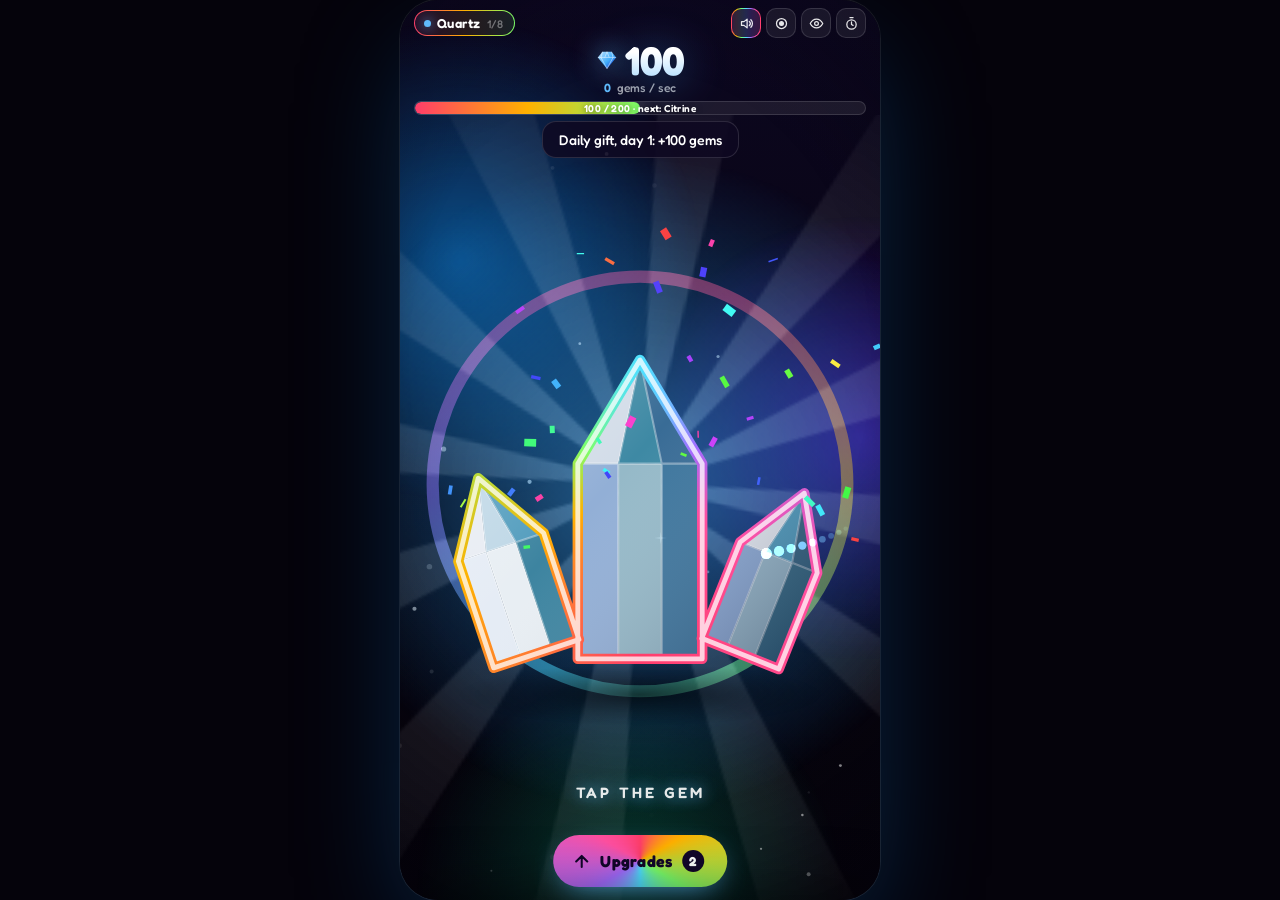
==== index.html @ bee03ac7 "Gem Rush v15: upgrade max levels and custom SVG icon set - Max level on every upgrade, shown as Lv n" ====
<!doctype html>
<html lang="en">
<head>
<meta charset="utf-8">
<meta name="viewport" content="width=device-width,initial-scale=1,maximum-scale=1,user-scalable=no,viewport-fit=cover">
<meta name="theme-color" content="#07040f">
<meta name="apple-mobile-web-app-capable" content="yes">
<meta name="mobile-web-app-capable" content="yes">
<link rel="manifest" href="manifest.webmanifest">
<link rel="icon" href="icon-192.png">
<link rel="apple-touch-icon" href="icon-180.png">
<meta name="apple-mobile-web-app-status-bar-style" content="black-translucent">
<title>Gem Rush</title>
<meta name="description" content="Tap the gem. Watch it evolve. How far can you go?">
<link rel="preconnect" href="https://fonts.googleapis.com">
<link rel="preconnect" href="https://fonts.gstatic.com" crossorigin>
<link href="https://fonts.googleapis.com/css2?family=Fredoka:wght@400;500;600;700&display=swap" rel="stylesheet">
<style>
/* Layout: one portrait "phone" column (9:16 friendly) = HUD on top, gem stage in the middle, upgrade shelf at the bottom. */
@property --h { syntax: '<number>'; inherits: true; initial-value: 205; }
:root{
  --h: 205;
  --ink: #fff;
  --ink-dim: rgba(255,255,255,.62);
  --ink-faint: rgba(255,255,255,.38);
  --glass: rgba(255,255,255,.065);
  --glass-line: rgba(255,255,255,.13);
  --gold: #ffd23f;
  --font: 'Fredoka', ui-rounded, 'SF Pro Rounded', 'Nunito', system-ui, -apple-system, 'Segoe UI', sans-serif;
  color-scheme: dark;
}
*{box-sizing:border-box;margin:0;padding:0;-webkit-tap-highlight-color:transparent}
html,body{height:100%;background:#05030b;color:var(--ink);font-family:var(--font);overflow:hidden;overscroll-behavior:none}
body{display:grid;place-items:center;user-select:none;-webkit-user-select:none;-webkit-touch-callout:none;touch-action:manipulation}
button{font:inherit;color:inherit;border:0;background:none;cursor:pointer}

#app{
  --accent: hsl(var(--h) 95% 68%);--accent-2: hsl(calc(var(--h) + 38) 95% 62%);
  position:relative;width:min(100vw,480px);height:100%;max-height:980px;overflow:hidden;
  background:linear-gradient(180deg,#0c0720 0%,#07040f 60%,#05030b 100%);
  display:flex;flex-direction:column;isolation:isolate;
  transition:--h 1.4s ease;
  padding-top:env(safe-area-inset-top,0px);padding-bottom:env(safe-area-inset-bottom,0px);
}
@media (min-width:520px) and (min-height:760px){
  #app{height:min(100%,920px);border-radius:38px;box-shadow:0 0 0 1px rgba(255,255,255,.08),0 40px 120px -20px hsl(var(--h) 90% 45% / .35)}
}

/* ambient background */
.bg{position:absolute;inset:0;z-index:-1;overflow:hidden;pointer-events:none}
.blob{position:absolute;border-radius:50%;opacity:.7;will-change:transform}
.b1{width:520px;height:520px;left:-200px;top:0;background:radial-gradient(circle,hsl(var(--h) 90% 50% / .75),transparent 66%);animation:drift1 14s ease-in-out infinite alternate}
.b2{width:480px;height:480px;right:-220px;top:22%;background:radial-gradient(circle,hsl(calc(var(--h) + 55) 90% 54% / .7),transparent 66%);animation:drift2 17s ease-in-out infinite alternate}
.b3{width:460px;height:460px;left:0;bottom:-220px;background:radial-gradient(circle,hsl(calc(var(--h) - 45) 90% 48% / .6),transparent 66%);animation:drift3 19s ease-in-out infinite alternate;opacity:.6}
@keyframes drift1{to{transform:translate(70px,90px) scale(1.15)}}
@keyframes drift2{to{transform:translate(-80px,-60px) scale(1.2)}}
@keyframes drift3{to{transform:translate(90px,-70px) scale(.9)}}
.bg::after{content:"";position:absolute;inset:0;background:radial-gradient(120% 80% at 50% 40%,transparent 40%,rgba(5,3,11,.75) 100%)}

/* HUD */
.hud{padding:12px 16px 0;display:flex;flex-direction:column;align-items:center;gap:2px;flex:none}
.row{width:100%;display:flex;align-items:center;justify-content:space-between}
.chip{display:flex;align-items:baseline;gap:8px;padding:6px 14px 6px 12px;border-radius:99px;background:var(--glass);border:1px solid var(--glass-line);}
.chip i{width:9px;height:9px;border-radius:50%;background:var(--accent);box-shadow:0 0 12px var(--accent);align-self:center}
.chip b{font-weight:600;font-size:15px;letter-spacing:.02em}
.chip small{font-size:12px;color:var(--ink-faint);font-weight:500}
.tools{display:flex;gap:6px}
.tools button{width:36px;height:36px;border-radius:12px;background:var(--glass);border:1px solid var(--glass-line);display:grid;place-items:center;transition:transform .15s,background .2s}
.tools button:active{transform:scale(.88)}
.tools button.on{background:hsl(var(--h) 90% 60% / .28);border-color:hsl(var(--h) 90% 70% / .6)}
.tools svg{width:18px;height:18px;stroke:#fff;fill:none;stroke-width:2;stroke-linecap:round;stroke-linejoin:round;opacity:.9}
.bal{display:flex;align-items:center;gap:10px;margin-top:6px;will-change:transform;transform-origin:center}
.bal svg{width:38px;height:38px;filter:drop-shadow(0 0 14px var(--accent))}
#bal{font-size:clamp(44px,13vw,64px);font-weight:700;line-height:1;letter-spacing:-.01em;font-variant-numeric:tabular-nums;
  background:linear-gradient(180deg,#fff 30%,hsl(var(--h) 100% 85%));-webkit-background-clip:text;background-clip:text;color:transparent;
  filter:drop-shadow(0 4px 22px hsl(var(--h) 100% 60% / .45))}
.sub{font-size:15px;font-weight:500;color:var(--ink-dim);display:flex;gap:6px;align-items:center}
.sub b{color:var(--accent);font-weight:600;font-variant-numeric:tabular-nums}
.prog{position:relative;width:100%;height:22px;margin-top:10px;border-radius:99px;background:rgba(255,255,255,.08);border:1px solid var(--glass-line);overflow:hidden}
.prog i{position:absolute;inset:0;width:0;border-radius:99px;background:linear-gradient(90deg,var(--accent-2),var(--accent));box-shadow:0 0 18px var(--accent)}
.prog i::after{content:"";position:absolute;inset:0;background:linear-gradient(110deg,transparent 30%,rgba(255,255,255,.55) 50%,transparent 70%);transform:translateX(-100%);animation:shine 2.4s ease-in-out infinite}
@keyframes shine{to{transform:translateX(100%)}}
.prog span{position:absolute;inset:0;display:grid;place-items:center;font-size:12px;font-weight:600;letter-spacing:.04em;text-shadow:0 1px 6px rgba(0,0,0,.6)}

/* stage */
#stage{position:relative;flex:1;min-height:0;touch-action:none;cursor:pointer}
#cv{position:absolute;inset:0;width:100%;height:100%;display:block}
.pill{position:absolute;left:50%;top:6px;transform:translate(-50%,-14px) scale(.9);opacity:0;pointer-events:none;transition:opacity .2s,transform .35s cubic-bezier(.2,1.6,.4,1)}
.pill.on{opacity:1;transform:translate(-50%,0) scale(1)}
#comboPill{top:auto;bottom:12px;transform:translate(-50%,16px) scale(.9)}
#comboPill.on{transform:translate(-50%,0) scale(1)}
#combo{display:flex;align-items:center;gap:8px;padding:6px 14px;border-radius:99px;background:rgba(10,6,24,.55);border:1px solid hsl(var(--h) 100% 75% / .5);overflow:hidden;white-space:nowrap}
#combo b{font-size:22px;font-weight:700;font-variant-numeric:tabular-nums}
#combo em{font-style:normal;font-weight:600;font-size:14px;color:var(--accent)}
#combo small{font-size:11px;letter-spacing:.14em;color:var(--ink-dim);font-weight:600}
#comboBar{position:absolute;left:0;bottom:0;height:3px;width:100%;background:var(--accent);transform-origin:left;box-shadow:0 0 8px var(--accent)}
#frenzy{top:46px;display:flex;flex-direction:column;align-items:center;gap:5px}
#frenzyTxt{font-weight:700;font-size:15px;letter-spacing:.08em;color:#2a1500;padding:5px 14px;border-radius:99px;background:linear-gradient(90deg,#ffb100,#ffe45e);box-shadow:0 0 24px rgba(255,190,40,.7);animation:throb .5s ease-in-out infinite alternate}
@keyframes throb{to{transform:scale(1.07)}}
#frenzyBar{width:150px;height:4px;border-radius:9px;background:rgba(255,255,255,.18);overflow:hidden;position:relative}
#frenzyBar i{position:absolute;inset:0;background:#ffd23f;transform-origin:left}
#hint{position:absolute;left:50%;bottom:7%;transform:translateX(-50%);font-weight:600;font-size:15px;letter-spacing:.2em;color:#fff;opacity:.9;pointer-events:none;animation:hint 1.2s ease-in-out infinite alternate;text-shadow:0 0 16px var(--accent)}
@keyframes hint{from{transform:translate(-50%,0);opacity:.55}to{transform:translate(-50%,-8px);opacity:1}}
#flash{position:absolute;inset:0;background:radial-gradient(circle at 50% 45%,#fff,hsl(var(--h) 100% 80%) 60%,transparent);opacity:0;pointer-events:none}
#banner{position:absolute;left:0;right:0;top:20%;display:flex;flex-direction:column;align-items:center;pointer-events:none;opacity:0}
#banner small{font-size:14px;letter-spacing:.5em;font-weight:600;color:var(--ink-dim);padding-left:.5em}
#banner b{font-size:clamp(46px,14vw,68px);font-weight:700;line-height:1;background:linear-gradient(180deg,#fff,hsl(var(--h) 100% 75%));-webkit-background-clip:text;background-clip:text;color:transparent;filter:drop-shadow(0 6px 30px hsl(var(--h) 100% 60%))}
#banner.show{animation:banner 2.4s cubic-bezier(.2,1,.3,1) forwards}
@keyframes banner{0%{opacity:0;transform:scale(.4) translateY(30px)}14%{opacity:1;transform:scale(1.12)}22%{transform:scale(1)}78%{opacity:1;transform:scale(1)}100%{opacity:0;transform:scale(1.15) translateY(-20px)}}

/* shop */
#shop{flex:none;height:clamp(200px,37%,330px);display:flex;flex-direction:column;padding:12px 12px 10px;border-radius:26px 26px 0 0;
  background:linear-gradient(180deg,rgba(255,255,255,.075),rgba(255,255,255,.03));border-top:1px solid var(--glass-line);
  box-shadow:0 -20px 50px rgba(0,0,0,.35)}
.shop-h{display:flex;justify-content:space-between;align-items:center;padding:0 6px 8px;font-size:13px;font-weight:600;letter-spacing:.14em;text-transform:uppercase;color:var(--ink-dim)}
.shop-h span:last-child{letter-spacing:.04em;text-transform:none;color:var(--ink-faint);font-weight:500}
#list{flex:1;overflow-y:auto;display:flex;flex-direction:column;gap:8px;padding:2px 2px 4px;scrollbar-width:none;overscroll-behavior:contain;touch-action:pan-y}
#list::-webkit-scrollbar{display:none}
.card{flex:none;display:flex;align-items:center;gap:12px;width:100%;padding:9px 10px 9px 9px;border-radius:18px;text-align:left;
  background:var(--glass);border:1px solid var(--glass-line);opacity:.5;transition:transform .12s,opacity .3s,border-color .3s,box-shadow .3s,background .3s}
.card:active{transform:scale(.97)}
.card.can{opacity:1;border-color:hsl(var(--h) 100% 72% / .6);background:linear-gradient(100deg,hsl(var(--h) 90% 60% / .2),var(--glass) 70%);box-shadow:0 0 22px -6px var(--accent)}
.card.pop{animation:cardpop .45s cubic-bezier(.2,1.6,.4,1)}
@keyframes cardpop{0%{transform:scale(.94)}60%{transform:scale(1.04)}100%{transform:scale(1)}}
.ico{flex:none;width:46px;height:46px;border-radius:14px;display:grid;place-items:center;font-size:24px;background:linear-gradient(145deg,hsl(var(--h) 80% 55% / .55),hsl(calc(var(--h) + 50) 80% 45% / .35));border:1px solid rgba(255,255,255,.18);box-shadow:inset 0 1px 0 rgba(255,255,255,.25)}
.meta{flex:1;min-width:0;display:flex;flex-direction:column;gap:1px}
.meta b{font-size:16px;font-weight:600;display:flex;align-items:center;gap:8px;white-space:nowrap}
.meta b em{font-style:normal;font-size:11px;font-weight:600;padding:2px 7px;border-radius:99px;background:rgba(255,255,255,.12);color:var(--ink-dim)}
.meta small{font-size:13px;color:var(--ink-dim);font-weight:500;white-space:nowrap;overflow:hidden;text-overflow:ellipsis}
.buy{flex:none;display:flex;align-items:center;gap:5px;padding:8px 12px;border-radius:13px;background:rgba(0,0,0,.35);border:1px solid var(--glass-line);font-weight:700;font-size:15px;font-variant-numeric:tabular-nums}
.card.can .buy{background:linear-gradient(180deg,var(--accent),var(--accent-2));color:#12062a;border-color:transparent;box-shadow:0 4px 14px -4px var(--accent)}
.buy svg{width:15px;height:15px}
.card.max .buy{background:none;border:0;color:var(--gold)}

#toast{position:absolute;left:50%;bottom:calc(max(200px,min(37%,330px)) + 56px);transform:translate(-50%,20px);opacity:0;padding:9px 16px;border-radius:14px;background:rgba(15,9,34,.85);border:1px solid var(--glass-line);font-size:14px;font-weight:500;transition:opacity .3s,transform .4s cubic-bezier(.2,1.4,.4,1);pointer-events:none;text-align:center;z-index:5;max-width:90%}
#toast.on{opacity:1;transform:translate(-50%,0)}
.clean #toast{bottom:96px}


.tools button{width:34px;height:34px}
.chip small#shards{color:var(--gold);font-weight:700}
.shop-h .rowr{display:flex;gap:6px;align-items:center}
.shop-h .ttl{display:flex;gap:10px;align-items:center;white-space:nowrap}
@media (max-width:350px){.shop-h{letter-spacing:.06em;font-size:12px}.shop-h .ttl{gap:6px}.amt{padding:5px 8px}}
.shop-h .ttl span{letter-spacing:.04em;text-transform:none;color:var(--ink-faint);font-weight:500}
.amt{padding:5px 10px;border-radius:99px;background:var(--glass);border:1px solid var(--glass-line);font-weight:700;font-size:12px;letter-spacing:.06em;color:#fff;transition:transform .12s}
.amt:active{transform:scale(.9)}
#bAmt{background:hsl(var(--h) 90% 60% / .28);border-color:hsl(var(--h) 90% 70% / .6);min-width:48px}
#ascend{display:none;flex:none;margin:0 2px 8px;padding:11px;border-radius:16px;font-weight:700;font-size:14px;letter-spacing:.04em;color:#fff;
  background:linear-gradient(90deg,#ff9d00,#ff4fa0,#7a5cff);box-shadow:0 0 28px -4px #ff7ac8;animation:throb .8s ease-in-out infinite alternate}
.mile{font-style:normal;font-size:11px;font-weight:700;padding:2px 6px;border-radius:99px;background:linear-gradient(90deg,#ffb100,#ffe45e);color:#2a1500}
.nm{color:var(--gold);opacity:.85}
#timer{display:flex;align-items:center;gap:10px;padding:6px 18px;border-radius:99px;background:rgba(10,6,24,.6);border:1px solid hsl(var(--h) 100% 75% / .5);}
#timer small{font-size:11px;letter-spacing:.16em;color:var(--ink-dim);font-weight:600}
#timer b{font-size:28px;font-weight:700;font-variant-numeric:tabular-nums;line-height:1}
#timer.low b{color:#ff5d73;animation:throb .35s ease-in-out infinite alternate}
#overlay{position:absolute;inset:0;z-index:20;display:none;place-items:center;padding:20px}
#overlay.count{pointer-events:none;background:radial-gradient(circle,rgba(5,3,11,.55),rgba(5,3,11,.1))}
#overlay.result{background:rgba(5,3,11,.9);}
#cnt{font-size:min(38vw,170px);font-weight:700;line-height:1;background:linear-gradient(180deg,#fff,hsl(var(--h) 100% 72%));-webkit-background-clip:text;background-clip:text;color:transparent;filter:drop-shadow(0 8px 40px hsl(var(--h) 100% 60%));animation:cnt .9s cubic-bezier(.2,1.4,.3,1)}
@keyframes cnt{0%{transform:scale(2.2);opacity:0}25%{transform:scale(1);opacity:1}85%{opacity:1}100%{transform:scale(.7);opacity:0}}
.rcard{width:100%;max-width:340px;padding:24px 20px 20px;border-radius:28px;text-align:center;background:linear-gradient(180deg,rgba(255,255,255,.12),rgba(255,255,255,.05));border:1px solid var(--glass-line);box-shadow:0 30px 80px -20px hsl(var(--h) 90% 50% / .6);animation:rpop .6s cubic-bezier(.2,1.4,.3,1)}
@keyframes rpop{from{transform:scale(.7) translateY(30px);opacity:0}}
.rcard small{font-size:12px;letter-spacing:.35em;color:var(--ink-dim);font-weight:600}
.rcard h2{font-size:54px;line-height:1.05;margin:6px 0 14px;background:linear-gradient(180deg,#fff,hsl(var(--h) 100% 72%));-webkit-background-clip:text;background-clip:text;color:transparent;filter:drop-shadow(0 6px 24px hsl(var(--h) 100% 60% / .8))}
.rstats{display:grid;grid-template-columns:repeat(3,1fr);gap:8px;margin-bottom:12px}
.rstats div{padding:10px 4px;border-radius:14px;background:rgba(0,0,0,.3);border:1px solid var(--glass-line)}
.rstats b{display:block;font-size:20px;font-variant-numeric:tabular-nums}
.rstats span{font-size:11px;color:var(--ink-dim);letter-spacing:.08em;text-transform:uppercase}
.rbest{font-weight:600;color:var(--gold);margin-bottom:14px;font-size:15px}
.rbtn{display:flex;flex-direction:column;gap:8px}
.rbtn button{padding:13px;border-radius:16px;font-weight:700;font-size:16px;background:var(--glass);border:1px solid var(--glass-line);transition:transform .12s}
.rbtn button:active{transform:scale(.96)}
.rbtn button.go{background:linear-gradient(180deg,var(--accent),var(--accent-2));color:#12062a;border-color:transparent;box-shadow:0 8px 24px -8px var(--accent)}
.clean #shop{display:none}
.clean .hud{padding-top:16px}
.clean .tools button:not(#bClean){opacity:.0;pointer-events:none}
.clean #bClean{opacity:.5}
.clean #hint{bottom:12%}
#bossBox{display:flex;align-items:center;gap:10px;padding:7px 14px;border-radius:99px;background:rgba(40,4,16,.72);border:1px solid var(--rc,rgba(255,90,110,.75));box-shadow:0 0 26px var(--rc,rgba(255,60,90,.5));animation:throb .45s ease-in-out infinite alternate;}
#bossBox small{font-size:11px;letter-spacing:.16em;color:var(--rc,#ff9aab);font-weight:700;white-space:nowrap}
.hpbar{width:104px;height:10px;border-radius:9px;background:rgba(255,255,255,.15);overflow:hidden}
.hpbar i{display:block;height:100%;width:100%;background:var(--rc,#ff3d6a);transform-origin:left;box-shadow:0 0 12px var(--rc,#ff5577)}
#bossT{font-size:18px;font-variant-numeric:tabular-nums;min-width:2ch;text-align:right}
.tools button.half{background:var(--glass);opacity:.8}
@media (max-width:380px){.chip small#tierNum{display:none}}

.lane{position:absolute;top:6px;left:0;right:0;display:flex;flex-direction:column;align-items:center;gap:6px;pointer-events:none;z-index:6}
.lane .pill,.lane #toast{position:static;transform:none;opacity:1;display:none;transition:none;left:auto;top:auto}
.lane #frenzy{display:none}.lane #timer{display:none}
.lane .pill.on,.lane #toast.on{display:block;animation:pillin .35s cubic-bezier(.2,1.6,.4,1)}
.lane #frenzy.on,.lane #timer.on{display:flex}
.lane #toast{max-width:92%;margin:0}
@keyframes pillin{from{opacity:0;transform:translateY(-12px) scale(.9)}}
#sheet{position:absolute;inset:0;z-index:30;display:none;place-items:center;padding:20px;background:rgba(5,3,11,.97)}
.coll{display:grid;grid-template-columns:repeat(4,1fr);gap:8px;margin-bottom:14px}
.cell{display:flex;flex-direction:column;align-items:center;gap:2px;padding:6px 2px 8px;border-radius:14px;background:rgba(0,0,0,.28);border:1px solid var(--glass-line)}
.cell.cur{border-color:var(--accent);box-shadow:0 0 18px -4px var(--accent)}
.cell canvas{width:100%;aspect-ratio:1;display:block}
.cell b{font-size:11px;font-weight:600}
.cell span{font-size:10px;color:var(--ink-faint)}
.scard{display:block;width:100%;max-height:64vh;object-fit:contain;border-radius:16px}
/* ---- v7 polish ---- */
:root{--spring:cubic-bezier(.34,1.56,.64,1)}
#app{animation:appin .7s ease-out}
@keyframes appin{from{opacity:0}}
button{transition:transform .22s var(--spring),background .2s,opacity .2s,border-color .2s}
button:active{transform:scale(.94)}
button:focus-visible,.card:focus-visible{outline:2px solid var(--accent);outline-offset:2px}
.card{position:relative;overflow:hidden}
.card[hidden]{display:none}
.card::after{content:"";position:absolute;left:12px;right:12px;bottom:0;height:3px;border-radius:3px;background:linear-gradient(90deg,var(--accent-2),var(--accent));transform-origin:left;transform:scaleX(var(--p,0));opacity:.85;transition:transform .3s ease,opacity .3s}
.card.can::after,.card.max::after{opacity:0}
.card.pop::before{content:"";position:absolute;inset:0;pointer-events:none;background:linear-gradient(105deg,transparent 30%,rgba(255,255,255,.38) 50%,transparent 70%);transform:translateX(-100%);animation:sweep .6s ease-out}
@keyframes sweep{to{transform:translateX(100%)}}
.card.reveal{animation:reveal .55s var(--spring)}
@keyframes reveal{from{opacity:0;transform:translateY(16px) scale(.95)}}
.card.can{animation:canpulse 2.2s ease-in-out infinite}
@keyframes canpulse{50%{box-shadow:0 0 30px -4px var(--accent)}}
.card.can.pop{animation:cardpop .45s var(--spring)}
.card.can.reveal{animation:reveal .55s var(--spring)}
.prog.near i{animation:nearp .45s ease-in-out infinite alternate}
@keyframes nearp{to{box-shadow:0 0 34px 2px var(--accent)}}
.lane .pill.leaving,.lane #toast.leaving{animation:pillout .24s ease-in forwards}
@keyframes pillout{to{opacity:0;transform:translateY(-10px) scale(.92)}}
#sheet{animation:fadein .25s ease-out}
@keyframes fadein{from{opacity:0}}
#comboPill[data-lv="1"] #combo{border-color:#ffb100;box-shadow:0 0 22px -4px #ff9d00}
#comboPill[data-lv="1"] #comboBar{background:#ffb100;box-shadow:0 0 8px #ffb100}
#comboPill[data-lv="1"] #comboM{color:#ffc84a}
#comboPill[data-lv="2"] #combo{border-color:#ff4fa0;box-shadow:0 0 28px -2px #ff4fa0}
#comboPill[data-lv="2"] #comboBar{background:#ff4fa0;box-shadow:0 0 8px #ff4fa0}
#comboPill[data-lv="2"] #comboM{color:#ff7ab8}
#comboPill[data-lv="3"] #combo{border:1px solid transparent;background:linear-gradient(rgba(10,6,24,.88),rgba(10,6,24,.88)) padding-box,linear-gradient(90deg,#ff4fa0,#ffb100,#4fe0ff,#a46bff,#ff4fa0) border-box;box-shadow:0 0 32px -2px #a46bff}
#comboPill[data-lv="3"] #comboBar{background:linear-gradient(90deg,#ff4fa0,#ffb100,#4fe0ff)}
#comboPill[data-lv="3"] #comboM{color:#9ff0ff}
#comboN{display:inline-block;min-width:2ch;text-align:center}
#hring{position:absolute;width:150px;height:150px;margin:-75px 0 0 -75px;border-radius:50%;border:3px solid var(--accent);pointer-events:none;opacity:0;animation:hr 1.7s ease-out infinite}
@keyframes hr{0%{transform:scale(.45);opacity:.95}100%{transform:scale(1.5);opacity:0}}
@media (prefers-reduced-motion:reduce){.card.can,#hring,.prog.near i{animation:none}}
@media (prefers-reduced-motion:reduce){.blob,.prog i::after,#hint{animation:none}}
/* ---- v8: slim HUD + upgrades drawer ---- */
.hud{padding:8px 14px 0;gap:0}
.chip{padding:4px 11px 4px 9px;gap:6px}
.chip b{font-size:13px}.chip small{font-size:11px}.chip i{width:7px;height:7px}
.tools{gap:5px}
.tools button{width:30px;height:30px;border-radius:10px}
.tools svg{width:15px;height:15px}
.bal{margin-top:2px;gap:7px}
.bal svg{width:22px;height:22px}
#bal{font-size:clamp(30px,9vw,40px)}
.sub{font-size:12px}
.prog{height:14px;margin-top:6px}
.prog span{font-size:10px}
#shop{position:absolute;left:0;right:0;bottom:0;z-index:15;height:min(52%,440px);display:flex;flex-direction:column;padding:10px 12px calc(10px + env(safe-area-inset-bottom,0px));
  border-radius:26px 26px 0 0;border-top:1px solid var(--glass-line);background:linear-gradient(180deg,rgba(28,18,62,.98),rgba(9,5,22,.99));
  box-shadow:0 -20px 60px rgba(0,0,0,.55);transform:translateY(104%);transition:transform .45s var(--spring)}
.shop-open #shop{transform:none}
#shopBtn{position:absolute;left:50%;bottom:calc(16px + env(safe-area-inset-bottom,0px));z-index:12;transform:translateX(-50%);display:flex;align-items:center;gap:9px;padding:12px 20px 12px 16px;border-radius:99px;font-weight:700;font-size:16px;letter-spacing:.02em;
  background:linear-gradient(180deg,var(--accent),var(--accent-2));color:#12062a;box-shadow:0 10px 30px -8px var(--accent),inset 0 1px 0 rgba(255,255,255,.5);transition:transform .35s var(--spring),opacity .25s}
#shopBtn:active{transform:translateX(-50%) scale(.94)}
#shopBtn svg{width:19px;height:19px;stroke:#12062a;fill:none;stroke-width:2.6;stroke-linecap:round;stroke-linejoin:round}
#shopBtn.alert{animation:btnpulse 1.6s ease-in-out infinite}
@keyframes btnpulse{50%{box-shadow:0 10px 44px 0 var(--accent),inset 0 1px 0 rgba(255,255,255,.5);transform:translateX(-50%) scale(1.06)}}
#shopBadge{min-width:22px;height:22px;padding:0 6px;border-radius:99px;background:#12062a;color:#fff;font-size:13px;display:grid;place-items:center}
#shopBadge[hidden]{display:none}
.shop-open #shopBtn{opacity:0;pointer-events:none;transform:translateX(-50%) translateY(30px);animation:none}
.clean #shopBtn{display:none}
#closeShop{padding:5px 9px;display:grid;place-items:center}
#closeShop svg{width:13px;height:13px;stroke:#fff;fill:none;stroke-width:3;stroke-linecap:round}
#comboPill{bottom:84px}
#hint{bottom:calc(98px + env(safe-area-inset-bottom,0px))}
@media (max-height:640px) and (orientation:portrait){#shop{height:58%}#shopBtn{padding:10px 18px;font-size:15px}}
@media (orientation:landscape) and (max-height:520px){
  #app #wheelWrap{flex-direction:row;gap:34px}
  #app .wh-title{position:absolute;top:8px;left:0;right:0;text-align:center}
  #app .wh-box{width:min(78vh,300px)}
  #app .wh-res{min-height:0;max-width:300px}
  #app .wh-gem{width:84px;height:84px}
  #app .wh-res b{font-size:36px}#app .wh-res span{font-size:18px}
  #app{width:100vw;max-width:none;height:100%;max-height:none;border-radius:0;padding-left:env(safe-area-inset-left,0px);padding-right:env(safe-area-inset-right,0px)}
  #shop{left:auto;top:0;width:min(46%,400px);height:auto;border-radius:22px 0 0 22px;transform:translateX(104%)}
  .shop-open #shop{transform:none}
  .hud{padding-top:6px}#bal{font-size:30px}
  #comboPill{bottom:70px}#hint{bottom:78px}
  .card{padding:6px 8px;gap:10px}.ico{width:38px;height:38px;font-size:19px}.meta b{font-size:14px}.meta small{font-size:11px}.buy{padding:5px 9px;font-size:13px}
}
.rares{display:grid;grid-template-columns:repeat(4,1fr);gap:6px;margin:0 0 14px}
.rr{padding:6px 2px;border-radius:12px;background:rgba(0,0,0,.28);border:1px solid var(--c);box-shadow:0 0 12px -6px var(--c)}
.rr b{display:block;font-size:10px;color:var(--c)}.rr span{font-size:16px;font-weight:700}
.rtitle{font-size:11px;letter-spacing:.2em;color:var(--ink-dim);margin:0 0 6px;font-weight:600}
.rcard{max-height:94%;overflow-y:auto}
/* ---- RGB lighting ---- */
@property --ang{syntax:'<angle>';inherits:false;initial-value:0deg}
:root{--rainbow:#ff3d6a,#ffb100,#7cff6b,#4fe0ff,#a46bff,#ff4fa0,#ff3d6a}
@keyframes rgbflow{to{background-position:300% 0}}
@keyframes rgbflow2{to{background-position:0 0,300% 0}}
@keyframes angspin{to{--ang:360deg}}
.chip small#shd{color:#7ff3ff;font-weight:700}
.rgb .prog i{background:linear-gradient(90deg,var(--rainbow));background-size:300% 100%;animation:rgbflow 4s linear infinite;box-shadow:0 0 18px rgba(255,255,255,.3)}
.rgb .prog.near i{animation:rgbflow 4s linear infinite,nearp .45s ease-in-out infinite alternate}
.rgb #shopBtn{isolation:isolate}
.rgb #shopBtn::before{content:"";position:absolute;inset:-3px;border-radius:inherit;z-index:-1;background:conic-gradient(from var(--ang),var(--rainbow));animation:angspin 3s linear infinite}
.rgb .chip{border:1px solid transparent;background:linear-gradient(rgba(14,9,32,.9),rgba(14,9,32,.9)) padding-box,linear-gradient(90deg,var(--rainbow)) border-box;background-size:100% 100%,300% 100%;animation:rgbflow2 5s linear infinite}
.rgb .card.can{border-color:transparent;background:linear-gradient(rgba(22,13,48,.96),rgba(22,13,48,.96)) padding-box,linear-gradient(90deg,var(--rainbow)) border-box;background-size:100% 100%,300% 100%;animation:rgbflow2 5s linear infinite,canpulse 2.2s ease-in-out infinite}
.rgb .tools button.on{border-color:transparent;background:linear-gradient(rgba(30,20,60,.9),rgba(30,20,60,.9)) padding-box,linear-gradient(90deg,var(--rainbow)) border-box}
@media (prefers-reduced-motion:reduce){.rgb .prog i,.rgb #shopBtn::before,.rgb .chip,.rgb .card.can{animation:none}}
/* ---- boss health bar + rarity wheel ---- */
#bossBox{flex-direction:column;align-items:stretch;gap:5px;width:min(90vw,350px);padding:8px 14px 10px;border-radius:18px}
.bb-top{display:flex;justify-content:space-between;align-items:center}
.hpbar{position:relative;width:100%;height:18px}
.hpbar i{transition:transform .1s linear}
.hpbar span{position:absolute;inset:0;display:grid;place-items:center;font-size:12px;font-weight:700;letter-spacing:.04em;color:#fff;text-shadow:0 1px 5px rgba(0,0,0,.8);font-variant-numeric:tabular-nums}
#wheelWrap{position:absolute;inset:0;z-index:25;display:none;flex-direction:column;align-items:center;justify-content:center;gap:18px;background:rgba(5,3,11,.9);animation:fadein .25s ease-out}
.wh-title{font-size:15px;letter-spacing:.4em;font-weight:700;color:var(--ink-dim);padding-left:.4em}
.wh-box{position:relative;width:min(80vw,310px);aspect-ratio:1;border-radius:50%;box-shadow:0 0 24px -4px var(--accent)}
.wh-box canvas{display:block;width:100%;height:100%;border-radius:50%}
.wh-ptr{position:absolute;top:-16px;left:50%;margin-left:-14px;z-index:3;border:14px solid transparent;border-top:28px solid #fff;filter:drop-shadow(0 3px 6px rgba(0,0,0,.6))}
.wh-hub{position:absolute;inset:36%;border-radius:50%;z-index:2;display:grid;place-items:center;font-size:28px;background:radial-gradient(circle,#2a1a58,#0b0620);border:3px solid rgba(255,255,255,.85);box-shadow:0 0 20px rgba(0,0,0,.6)}
.rgb .wh-box::before{content:"";position:absolute;inset:-6px;border-radius:50%;z-index:-1;background:conic-gradient(var(--rainbow));animation:spinT 3s linear infinite}
@keyframes spinT{to{transform:rotate(360deg)}}
.wh-res{min-height:120px;display:flex;flex-direction:column;align-items:center;gap:4px;text-align:center}
.wh-res b{font-size:clamp(38px,12vw,54px);line-height:1;animation:rpop .6s var(--spring)}
.wh-res span{font-size:22px;font-weight:700;font-variant-numeric:tabular-nums}
.wh-res em{font-style:normal;font-size:16px;font-weight:600;color:#7ff3ff}
.wh-res small{font-size:12px;letter-spacing:.2em;color:var(--ink-faint);margin-top:6px;animation:throb .8s ease-in-out infinite alternate}
/* ---- rarity buff + wheel lights ---- */
.lane #buffPill{display:none;flex-direction:column;align-items:center;gap:5px}
.lane #buffPill.on{display:flex}
#buffTxt{font-weight:700;font-size:14px;letter-spacing:.08em;color:#12062a;padding:5px 14px;border-radius:99px;background:var(--rc,#ffd23f);box-shadow:0 0 24px var(--rc,#ffd23f)}
#buffBar{width:150px;height:4px;border-radius:9px;background:rgba(255,255,255,.18);overflow:hidden;position:relative}
#buffBar i{position:absolute;inset:0;background:var(--rc,#ffd23f);transform-origin:left}
.wh-box{width:min(80vw,310px,40vh)}
.wh-res{min-height:210px}
.wh-gem{width:118px;height:118px;filter:drop-shadow(0 0 18px var(--gc,#fff));animation:rpop .6s var(--spring)}
.led{position:absolute;left:50%;top:50%;width:9px;height:9px;margin:-4.5px;border-radius:50%;z-index:2;--c:hsl(calc(var(--i)*15) 100% 66%);background:var(--c);transform:rotate(calc(var(--i)*15deg)) translateY(calc(var(--R) * -1));animation:ledb .5s steps(1) infinite}
.led:nth-child(odd){animation-delay:.25s}
.win .led{animation-duration:.16s}
@keyframes ledb{50%{opacity:.2}}
/* ---- tabs + quests + trophies ---- */
.tabs{display:flex;gap:3px;padding:3px;border-radius:99px;background:rgba(255,255,255,.08)}
.tab{position:relative;padding:6px 11px;border-radius:99px;font-size:12px;font-weight:700;letter-spacing:.04em;text-transform:uppercase;color:var(--ink-dim)}
.tab.on{background:linear-gradient(180deg,var(--accent),var(--accent-2));color:#12062a}
#qDot{margin-left:6px;min-width:17px;height:17px;padding:0 4px;border-radius:99px;background:#ff4f7a;color:#fff;font-size:11px;display:inline-grid;place-items:center;letter-spacing:0}
#qDot[hidden]{display:none}
#list[hidden],#qlist[hidden]{display:none}
#qlist{flex:1;overflow-y:auto;display:flex;flex-direction:column;gap:8px;padding:2px 2px 4px;scrollbar-width:none;overscroll-behavior:contain;touch-action:pan-y}
#qlist::-webkit-scrollbar{display:none}
.qc{flex:none;display:flex;align-items:center;gap:12px;padding:10px;border-radius:18px;background:var(--glass);border:1px solid var(--glass-line)}
.qc.done{border-color:var(--gold);background:linear-gradient(100deg,rgba(255,210,63,.18),var(--glass) 70%);box-shadow:0 0 22px -8px var(--gold)}
.qc .meta{display:flex;flex-direction:column;gap:5px}
.qc .meta b{font-size:15px;white-space:normal;line-height:1.15}
.qbar{display:block;height:7px;border-radius:9px;background:rgba(255,255,255,.12);overflow:hidden}
.qbar i{display:block;height:100%;width:0;border-radius:9px;background:linear-gradient(90deg,var(--accent-2),var(--accent));transition:width .25s ease}
.qc.done .qbar i{background:linear-gradient(90deg,#ffb100,#ffe45e)}
.qc small{font-size:12px;color:var(--ink-dim);font-weight:500;white-space:normal}
.claim{flex:none;padding:10px 14px;border-radius:14px;font-weight:700;font-size:14px;color:#2a1500;background:linear-gradient(180deg,#ffe45e,#ffb100);box-shadow:0 6px 18px -6px #ffb100;animation:throb .7s ease-in-out infinite alternate}
.tlist{display:flex;flex-direction:column;gap:5px;margin-bottom:14px;text-align:left}
.tr{display:grid;grid-template-columns:22px 1fr;column-gap:8px;padding:6px 10px;border-radius:12px;background:rgba(0,0,0,.25);opacity:.55}
.tr.got{opacity:1;border:1px solid rgba(255,210,63,.4)}
.tr b{font-size:13px;font-weight:600}.tr small{grid-column:2;font-size:11px;color:var(--ink-dim);letter-spacing:0;font-weight:500}
@media (max-width:350px){.tab{padding:6px 8px;font-size:11px}}
/* ---- icons ---- */
.ico svg.ic{width:34px;height:34px;display:block;filter:drop-shadow(0 2px 3px rgba(0,0,0,.45))}
.mi{width:16px;height:16px;vertical-align:-3px;margin-right:4px;flex:none}
.chip small svg.mi{width:13px;height:13px;margin-right:3px;vertical-align:-2px}
#combo svg.mi{width:17px;height:17px;margin-right:0}
.amt{display:inline-flex;align-items:center}
.ti{width:14px;height:14px;vertical-align:-2px;margin-right:5px}
.tab{display:inline-flex;align-items:center}
.tri{width:22px;height:22px;display:block}
.rr svg.rg{width:22px;height:22px;display:block;margin:0 auto 3px}
.hubic{width:44px;height:44px;display:block}
.card.max .ico{filter:grayscale(.35)}
#bColl .mi{margin:0;width:18px;height:18px}
.shop-h{gap:6px}
.tab{padding:6px 9px}
@media (max-width:380px){.tab svg.ti{display:none}.tab{padding:6px 9px}}
@media (max-width:350px){.tab{padding:6px 7px;font-size:11px;letter-spacing:.02em}#qDot{margin-left:4px}#bAmt{min-width:0}.shop-h .amt{padding:5px 8px}.shop-h{padding-left:2px;padding-right:2px;gap:4px}.tabs{gap:2px}}
</style>
</head>
<body>
<div id="app">
<svg width="0" height="0" style="position:absolute" aria-hidden="true">
  <defs>
    <linearGradient id="gg" x1="0" y1="0" x2="1" y2="1">
      <stop offset="0" style="stop-color:hsl(var(--h) 100% 88%)"/>
      <stop offset=".55" style="stop-color:hsl(var(--h) 95% 62%)"/>
      <stop offset="1" style="stop-color:hsl(calc(var(--h) + 30) 90% 42%)"/>
    </linearGradient>
    <symbol id="gem" viewBox="0 0 24 24">
      <path d="M7 3h10l5 6.2L12 21.5 2 9.2z" fill="url(#gg)"/>
      <path d="M2 9.2h20M7 3l-1.6 6.2L12 21.5M17 3l1.6 6.2L12 21.5M9.6 9.2 12 3l2.4 6.2" fill="none" stroke="rgba(255,255,255,.65)" stroke-width=".8" stroke-linejoin="round"/>
    </symbol>

<linearGradient id="gMetal" x1="0" y1="0" x2="1" y2="1"><stop offset="0" stop-color="#f4f8ff"/><stop offset=".5" stop-color="#9aa8c4"/><stop offset="1" stop-color="#5a6685"/></linearGradient>
<linearGradient id="gGold" x1="0" y1="0" x2="1" y2="1"><stop offset="0" stop-color="#fff6b0"/><stop offset=".5" stop-color="#ffc933"/><stop offset="1" stop-color="#e07a00"/></linearGradient>
<linearGradient id="gWood" x1="0" y1="0" x2="1" y2="1"><stop offset="0" stop-color="#e6b078"/><stop offset="1" stop-color="#8a5226"/></linearGradient>
<linearGradient id="gGreen" x1="0" y1="0" x2="1" y2="1"><stop offset="0" stop-color="#b6ffc4"/><stop offset=".55" stop-color="#34d36e"/><stop offset="1" stop-color="#139046"/></linearGradient>
<linearGradient id="gRed" x1="0" y1="0" x2="1" y2="1"><stop offset="0" stop-color="#ffb0bb"/><stop offset=".5" stop-color="#ff3d5f"/><stop offset="1" stop-color="#a50f33"/></linearGradient>
<linearGradient id="gBlue" x1="0" y1="0" x2="1" y2="1"><stop offset="0" stop-color="#c2eeff"/><stop offset=".5" stop-color="#3fa8ff"/><stop offset="1" stop-color="#2358d0"/></linearGradient>
<linearGradient id="gPurple" x1="0" y1="0" x2="1" y2="1"><stop offset="0" stop-color="#ead2ff"/><stop offset=".5" stop-color="#a46bff"/><stop offset="1" stop-color="#5426b0"/></linearGradient>
<linearGradient id="gDark" x1="0" y1="0" x2="1" y2="1"><stop offset="0" stop-color="#40356f"/><stop offset="1" stop-color="#120a2e"/></linearGradient>
<linearGradient id="gFire" x1="0" y1="0" x2="0" y2="1"><stop offset="0" stop-color="#fff3a8"/><stop offset=".5" stop-color="#ffa63a"/><stop offset="1" stop-color="#ff3d2e"/></linearGradient>
<symbol id="ic-pick" viewBox="0 0 48 48"><path d="M13 42 L31 17" stroke="url(#gWood)" stroke-width="5.5" stroke-linecap="round"/><path d="M7 20 C14 7 32 5 42 14 L38.5 19.5 C30 14 21 14.5 13 24 Z" fill="url(#gMetal)" stroke="#ffffffaa" stroke-width="1" stroke-linejoin="round"/><path d="M12 17 C19 10 28 9 36 12" stroke="#fff" stroke-width="1.6" fill="none" stroke-linecap="round" opacity=".8"/></symbol><symbol id="ic-luck" viewBox="0 0 48 48"><g fill="url(#gGreen)" stroke="#0e6b34" stroke-width="1"><circle cx="17.5" cy="17.5" r="9"/><circle cx="30.5" cy="17.5" r="9"/><circle cx="17.5" cy="30" r="9"/><circle cx="30.5" cy="30" r="9"/></g><path d="M24 30 Q25 40 33 44" stroke="#139046" stroke-width="3" fill="none" stroke-linecap="round"/><circle cx="24" cy="24" r="4.5" fill="#d8ffe2"/><path d="M13 14 Q15 11 19 11 M26 14 Q28 11 32 11" stroke="#fff" stroke-width="1.6" fill="none" stroke-linecap="round" opacity=".8"/></symbol><symbol id="ic-gob" viewBox="0 0 48 48"><path d="M10 25 L1 15 L14 19 Z M38 25 L47 15 L34 19 Z" fill="url(#gGreen)" stroke="#0e6b34" stroke-width="1" stroke-linejoin="round"/><ellipse cx="24" cy="26" rx="15" ry="14" fill="url(#gGreen)" stroke="#0e6b34" stroke-width="1.2"/><path d="M12 20 Q18 16 21 20 M36 20 Q30 16 27 20" stroke="#0e6b34" stroke-width="2.4" fill="none" stroke-linecap="round"/><ellipse cx="18" cy="24" rx="3.4" ry="2.6" fill="#ffe45e"/><ellipse cx="30" cy="24" rx="3.4" ry="2.6" fill="#ffe45e"/><circle cx="18.6" cy="24" r="1.2" fill="#2a0f00"/><circle cx="29.4" cy="24" r="1.2" fill="#2a0f00"/><path d="M15 32 Q24 40 33 32" fill="#2a1030"/><path d="M18 33.5 L20 37 L22 34.5 M26 34.5 L28 37 L30 33.5" fill="#fff" stroke="#fff" stroke-width="1"/></symbol><symbol id="ic-dwarf" viewBox="0 0 48 48"><path d="M9 25 L39 25 L36 41 Q24 48 12 41 Z" fill="url(#gWood)" stroke="#6b3d17" stroke-width="1.2" stroke-linejoin="round"/><ellipse cx="24" cy="26" rx="10" ry="9" fill="#ffd2b0"/><path d="M8 24 A16 14 0 0 1 40 24 Z" fill="url(#gMetal)" stroke="#fff9" stroke-width="1"/><rect x="6" y="22" width="36" height="5" rx="2.5" fill="url(#gGold)"/><path d="M24 8 V22" stroke="#fff" stroke-width="2" opacity=".7"/><circle cx="19" cy="26" r="1.7" fill="#2a1030"/><circle cx="29" cy="26" r="1.7" fill="#2a1030"/><ellipse cx="24" cy="30.5" rx="3.2" ry="2.6" fill="#ff9d8a"/></symbol><symbol id="ic-drill" viewBox="0 0 48 48"><path d="M24 3 L34 28 L14 28 Z" fill="url(#gMetal)" stroke="#fff9" stroke-width="1" stroke-linejoin="round"/><path d="M19 22 L31 18 M17.5 26 L33 22.5 M22 12 L29 10" stroke="#3b4668" stroke-width="2" stroke-linecap="round"/><rect x="10" y="28" width="28" height="14" rx="4" fill="url(#gBlue)" stroke="#173a91" stroke-width="1.2"/><circle cx="17" cy="35" r="2.4" fill="#ffe45e"/><circle cx="24" cy="35" r="2.4" fill="#7cff6b"/><circle cx="31" cy="35" r="2.4" fill="#ff5d73"/><path d="M13 31.5 H35" stroke="#fff" stroke-width="1.4" opacity=".7"/></symbol><symbol id="ic-reac" viewBox="0 0 48 48"><path d="M24 3 L39 13 L39 34 L24 45 L9 34 L9 13 Z" fill="url(#gBlue)" stroke="#173a91" stroke-width="1.3" stroke-linejoin="round"/><path d="M24 3 L24 45 M9 13 L24 24 L39 13 M9 34 L24 24 L39 34" stroke="#fff" stroke-width="1" opacity=".5" fill="none"/><path d="M27.5 9 L16 26 H23 L20.5 39 L32.5 21 H25.5 Z" fill="url(#gGold)" stroke="#8a4a00" stroke-width="1" stroke-linejoin="round"/></symbol><symbol id="ic-forge" viewBox="0 0 48 48"><path d="M24.0 4.0 L29.3 17.7 L44.0 18.5 L32.6 27.8 L36.3 42.0 L24.0 34.0 L11.7 42.0 L15.4 27.8 L4.0 18.5 L18.7 17.7 Z" fill="url(#gGold)" stroke="#a85a00" stroke-width="1.3" stroke-linejoin="round"/><path d="M24.0 13.0 L27.2 20.6 L35.4 21.3 L29.1 26.7 L31.1 34.7 L24.0 30.4 L16.9 34.7 L18.9 26.7 L12.6 21.3 L20.8 20.6 Z" fill="#fff6b8" opacity=".9"/><circle cx="24" cy="25" r="3.4" fill="#fff"/></symbol><symbol id="ic-hole" viewBox="0 0 48 48"><circle cx="24" cy="24" r="21" fill="url(#gDark)"/><ellipse cx="24" cy="24" rx="21" ry="7.5" transform="rotate(-25 24 24)" fill="none" stroke="url(#gFire)" stroke-width="4.5"/><circle cx="24" cy="24" r="14.5" fill="none" stroke="url(#gPurple)" stroke-width="2.2" stroke-dasharray="9 7" stroke-linecap="round"/><circle cx="24" cy="24" r="8.5" fill="#030108" stroke="#a46bff" stroke-width="1.3"/><circle cx="38" cy="12" r="1.5" fill="#fff"/><circle cx="9" cy="34" r="1.1" fill="#fff"/></symbol><symbol id="ic-hammer" viewBox="0 0 48 48"><g transform="rotate(38 24 24)"><rect x="21" y="16" width="6.5" height="30" rx="3" fill="url(#gWood)" stroke="#6b3d17" stroke-width="1"/><rect x="8" y="4" width="32" height="15" rx="3.5" fill="url(#gMetal)" stroke="#ffffffaa" stroke-width="1"/><path d="M12 8 H36" stroke="#fff" stroke-width="1.6" opacity=".8" stroke-linecap="round"/></g><path d="M5 40 L11 35 L8 31 L14 27" stroke="#ffd23f" stroke-width="2.4" fill="none" stroke-linecap="round" stroke-linejoin="round"/></symbol><symbol id="ic-bit" viewBox="0 0 48 48"><rect x="14" y="3" width="20" height="11" rx="2.5" fill="url(#gGold)" stroke="#8a4a00" stroke-width="1.2"/><path d="M16 14 H32 L24 46 Z" fill="url(#gMetal)" stroke="#fff9" stroke-width="1" stroke-linejoin="round"/><path d="M17.5 19 L30 23 M19 26 L28 29.5 M21 33 L26.5 35.5" stroke="#3b4668" stroke-width="2.2" stroke-linecap="round"/><path d="M20 7 H28" stroke="#fff" stroke-width="1.6" stroke-linecap="round" opacity=".8"/></symbol><symbol id="ic-warp" viewBox="0 0 48 48"><rect x="9" y="3" width="30" height="5" rx="2.5" fill="url(#gGold)"/><rect x="9" y="40" width="30" height="5" rx="2.5" fill="url(#gGold)"/><path d="M13 8 H35 Q35 18 27 24 Q35 30 35 40 H13 Q13 30 21 24 Q13 18 13 8 Z" fill="#c9ecff" fill-opacity=".35" stroke="url(#gMetal)" stroke-width="2.2" stroke-linejoin="round"/><path d="M16 9.5 H32 Q31 15 24 21 Q17 15 16 9.5 Z" fill="url(#gGold)"/><path d="M24 24 V33" stroke="#ffc933" stroke-width="1.6"/><path d="M16 39 Q24 28 32 39 Z" fill="url(#gGold)"/></symbol><symbol id="ic-radar" viewBox="0 0 48 48"><circle cx="24" cy="24" r="21" fill="url(#gDark)" stroke="url(#gGreen)" stroke-width="2.5"/><circle cx="24" cy="24" r="14" fill="none" stroke="#34d36e" stroke-width="1.3" opacity=".7"/><circle cx="24" cy="24" r="7" fill="none" stroke="#34d36e" stroke-width="1.3" opacity=".7"/><path d="M24 3 V45 M3 24 H45" stroke="#34d36e" stroke-width="1" opacity=".4"/><path d="M24 24 L24 5.5 A18.5 18.5 0 0 1 40 14 Z" fill="#7cff6b" opacity=".55"/><circle cx="33" cy="30" r="2.4" fill="#ffe45e"/><circle cx="16" cy="17" r="1.8" fill="#ff5d73"/></symbol><symbol id="ic-q-tap" viewBox="0 0 48 48"><circle cx="24" cy="24" r="20" fill="none" stroke="#7fe0ff" stroke-width="2" opacity=".45"/><circle cx="24" cy="24" r="13.5" fill="none" stroke="#7fe0ff" stroke-width="2.6" opacity=".8"/><circle cx="24" cy="24" r="7" fill="url(#gBlue)" stroke="#fff" stroke-width="1.5"/><path d="M24 24 L32 42 L28 38 L24 45 L22 36 L16 40 Z" fill="#fff" stroke="#2358d0" stroke-width="1.2" stroke-linejoin="round" transform="translate(5 -2) scale(.9)"/></symbol><symbol id="ic-q-crit" viewBox="0 0 48 48"><path d="M24.0 2.0 L27.8 14.8 L39.6 8.4 L33.2 20.2 L46.0 24.0 L33.2 27.8 L39.6 39.6 L27.8 33.2 L24.0 46.0 L20.2 33.2 L8.4 39.6 L14.8 27.8 L2.0 24.0 L14.8 20.2 L8.4 8.4 L20.2 14.8 Z" fill="url(#gGold)" stroke="#a85a00" stroke-width="1.2" stroke-linejoin="round"/><path d="M28.6 12.9 L27.9 20.1 L35.1 19.4 L29.5 24.0 L35.1 28.6 L27.9 27.9 L28.6 35.1 L24.0 29.5 L19.4 35.1 L20.1 27.9 L12.9 28.6 L18.5 24.0 L12.9 19.4 L20.1 20.1 L19.4 12.9 L24.0 18.5 Z" fill="url(#gFire)"/><circle cx="24" cy="24" r="3.2" fill="#fff"/></symbol><symbol id="ic-q-combo" viewBox="0 0 48 48"><path d="M24 3 C27 13 38 17 36 30 C35 38 30 45 24 45 C17 45 11 39 12 31 C13 25 17 23 18 16 C21 19 23 12 24 3 Z" fill="url(#gFire)" stroke="#b02a00" stroke-width="1.2" stroke-linejoin="round"/><path d="M24 22 C26 28 31 29 30 35 C29.5 39 27 42 24 42 C20.5 42 18 39 18.5 35.5 C19 32 22 30 22 26 C23 27.5 23.5 25 24 22 Z" fill="#fff6b0"/></symbol><symbol id="ic-q-buy" viewBox="0 0 48 48"><path d="M16 17 V13 A8 8 0 0 1 32 13 V17" fill="none" stroke="#ead2ff" stroke-width="3.2" stroke-linecap="round"/><path d="M8 17 H40 L37.5 43 H10.5 Z" fill="url(#gPurple)" stroke="#3f1a8a" stroke-width="1.3" stroke-linejoin="round"/><path d="M24 24 L30 30 L24 38 L18 30 Z" fill="#c2eeff" stroke="#fff" stroke-width="1.2" stroke-linejoin="round"/><path d="M11 20 H37" stroke="#fff" stroke-width="1.4" opacity=".5"/></symbol><symbol id="ic-q-earn" viewBox="0 0 48 48"><path d="M13 5 H35 L44 18 L24 44 L4 18 Z" fill="url(#gBlue)" stroke="#173a91" stroke-width="1.3" stroke-linejoin="round"/><path d="M4 18 H44 M13 5 L18 18 L24 44 M35 5 L30 18 L24 44 M18 18 L24 5 L30 18" stroke="#fff" stroke-width="1.1" fill="none" stroke-linejoin="round" opacity=".7"/></symbol><symbol id="ic-q-gold" viewBox="0 0 48 48"><path d="M24.0 3.0 L29.6 17.3 L44.9 18.2 L33.0 27.9 L36.9 42.8 L24.0 34.5 L11.1 42.8 L15.0 27.9 L3.1 18.2 L18.4 17.3 Z" fill="url(#gGold)" stroke="#a85a00" stroke-width="1.3" stroke-linejoin="round"/><path d="M24 9 L27.5 21 L38 22 L29 28 L31 39 L24 33 Z" fill="#fff6b8" opacity=".55"/></symbol><symbol id="ic-q-rain" viewBox="0 0 48 48"><path d="M13 31 A8.5 8.5 0 0 1 13.5 14.5 A11.5 11.5 0 0 1 35 12.5 A9.5 9.5 0 0 1 36 31 Z" fill="url(#gBlue)" stroke="#173a91" stroke-width="1.3" stroke-linejoin="round"/><path d="M12 22 Q16 17 21 18" stroke="#fff" stroke-width="1.6" fill="none" stroke-linecap="round" opacity=".7"/><path d="M15 36 L12.5 44 M25 36 L22.5 44 M35 36 L32.5 44" stroke="#6fd0ff" stroke-width="3.2" stroke-linecap="round"/><path d="M20 38 L18 42" stroke="#ffe45e" stroke-width="2.6" stroke-linecap="round"/></symbol><symbol id="ic-q-boss" viewBox="0 0 48 48"><path d="M24 4 L41 13 L44 32 L31 44 L14 43 L5 28 L9 12 Z" fill="url(#gMetal)" stroke="#2d3555" stroke-width="1.4" stroke-linejoin="round"/><path d="M26 5 L21 17 L29 24 L19 33 L24 44" stroke="#12062a" stroke-width="3" fill="none" stroke-linejoin="round" stroke-linecap="round"/><path d="M26 5 L21 17 L29 24 L19 33 L24 44" stroke="#ffe45e" stroke-width="1.3" fill="none" stroke-linejoin="round" stroke-linecap="round"/><circle cx="15" cy="22" r="2" fill="#ff3d5f"/></symbol><symbol id="ic-q-wr" viewBox="0 0 48 48"><path d="M24 26 L24.0 7.0 A19 19 0 0 1 40.5 16.5 Z" fill="#ff5d73" stroke="#fff" stroke-width="1.2"/><path d="M24 26 L40.5 16.5 A19 19 0 0 1 40.5 35.5 Z" fill="#ffb100" stroke="#fff" stroke-width="1.2"/><path d="M24 26 L40.5 35.5 A19 19 0 0 1 24.0 45.0 Z" fill="#ffe45e" stroke="#fff" stroke-width="1.2"/><path d="M24 26 L24.0 45.0 A19 19 0 0 1 7.5 35.5 Z" fill="#34d36e" stroke="#fff" stroke-width="1.2"/><path d="M24 26 L7.5 35.5 A19 19 0 0 1 7.5 16.5 Z" fill="#3fa8ff" stroke="#fff" stroke-width="1.2"/><path d="M24 26 L7.5 16.5 A19 19 0 0 1 24.0 7.0 Z" fill="#a46bff" stroke="#fff" stroke-width="1.2"/><circle cx="24" cy="26" r="5" fill="#120a2e" stroke="#fff" stroke-width="1.5"/><path d="M24 2 L19 11 H29 Z" fill="#fff" stroke="#120a2e" stroke-width="1"/></symbol><symbol id="ic-trophy" viewBox="0 0 48 48"><path d="M14 5 H34 V18 A10 10 0 0 1 24 28 A10 10 0 0 1 14 18 Z" fill="url(#gGold)" stroke="#a85a00" stroke-width="1.3" stroke-linejoin="round"/><path d="M14 9 H7.5 V14 A7 7 0 0 0 14.5 21 M34 9 H40.5 V14 A7 7 0 0 1 33.5 21" fill="none" stroke="url(#gGold)" stroke-width="3" stroke-linecap="round"/><rect x="21" y="28" width="6" height="8" fill="url(#gGold)"/><rect x="14" y="36" width="20" height="7" rx="2.5" fill="url(#gGold)" stroke="#a85a00" stroke-width="1.2"/><path d="M24 9 L26 14 L31 14.5 L27.2 17.8 L28.3 22.8 L24 20.2 L19.7 22.8 L20.8 17.8 L17 14.5 L22 14 Z" fill="#fff" opacity=".85"/></symbol><symbol id="ic-lock" viewBox="0 0 48 48"><path d="M15 22 V16 A9 9 0 0 1 33 16 V22" fill="none" stroke="#9aa8c4" stroke-width="4.5" stroke-linecap="round"/><rect x="8" y="21" width="32" height="23" rx="6" fill="url(#gMetal)" stroke="#3b4668" stroke-width="1.3"/><circle cx="24" cy="31.5" r="3.6" fill="#1b1340"/><path d="M24 33 V39" stroke="#1b1340" stroke-width="3" stroke-linecap="round"/></symbol><symbol id="ic-shard" viewBox="0 0 48 48"><path d="M24 2 L39 16 L24 46 L9 16 Z" fill="url(#gBlue)" stroke="#173a91" stroke-width="1.3" stroke-linejoin="round"/><path d="M9 16 H39 M24 2 L18 16 L24 46 M24 2 L30 16 L24 46" stroke="#fff" stroke-width="1.1" fill="none" opacity=".7" stroke-linejoin="round"/></symbol><symbol id="ic-rgem" viewBox="0 0 48 48"><path d="M13 5 H35 L44 18 L24 44 L4 18 Z" fill="currentColor" stroke="#fff" stroke-width="1.6" stroke-linejoin="round"/><path d="M4 18 H44 M13 5 L18 18 L24 44 M35 5 L30 18 L24 44 M18 18 L24 5 L30 18" stroke="#fff" stroke-width="1.2" fill="none" stroke-linejoin="round" opacity=".7"/></symbol><symbol id="ic-star" viewBox="0 0 48 48"><path d="M24.0 3.0 L29.6 17.3 L44.9 18.2 L33.0 27.9 L36.9 42.8 L24.0 34.5 L11.1 42.8 L15.0 27.9 L3.1 18.2 L18.4 17.3 Z" fill="url(#gGold)" stroke="#a85a00" stroke-width="1.3" stroke-linejoin="round"/><path d="M24 9 L27.5 21 L38 22 L29 28 L31 39 L24 33 Z" fill="#fff6b8" opacity=".55"/></symbol><symbol id="ic-flame" viewBox="0 0 48 48"><path d="M24 3 C27 13 38 17 36 30 C35 38 30 45 24 45 C17 45 11 39 12 31 C13 25 17 23 18 16 C21 19 23 12 24 3 Z" fill="url(#gFire)" stroke="#b02a00" stroke-width="1.2" stroke-linejoin="round"/><path d="M24 22 C26 28 31 29 30 35 C29.5 39 27 42 24 42 C20.5 42 18 39 18.5 35.5 C19 32 22 30 22 26 C23 27.5 23.5 25 24 22 Z" fill="#fff6b0"/></symbol><symbol id="ic-tab-up" viewBox="0 0 48 48"><path d="M10 27 L24 13 L38 27 M10 40 L24 26 L38 40" fill="none" stroke="currentColor" stroke-width="5" stroke-linecap="round" stroke-linejoin="round"/></symbol><symbol id="ic-tab-q" viewBox="0 0 48 48"><path d="M12 5 V44" stroke="currentColor" stroke-width="5" stroke-linecap="round"/><path d="M12 8 H40 L32 18 L40 28 H12 Z" fill="currentColor" stroke="currentColor" stroke-width="3" stroke-linejoin="round"/></symbol>
  </defs>
</svg>
  <div class="bg"><i class="blob b1"></i><i class="blob b2"></i><i class="blob b3"></i></div>

  <header class="hud">
    <div class="row">
      <div class="chip"><i></i><b id="tierName">Quartz</b><small id="tierNum">1/8</small><small id="shards" hidden></small><small id="shd" hidden></small></div>
      <div class="tools">
        <button id="bSound" aria-label="Sound" class="on"><svg viewBox="0 0 24 24"><path d="M4 9v6h4l5 4V5L8 9z"/><path id="sndWave" d="M16.5 8.5a5 5 0 0 1 0 7M19 6a8.5 8.5 0 0 1 0 12"/></svg></button>
        <button id="bDemo" aria-label="Auto play for recording"><svg viewBox="0 0 24 24"><circle cx="12" cy="12" r="8"/><circle cx="12" cy="12" r="3" fill="#fff"/></svg></button>
        <button id="bClean" aria-label="Clean recording view"><svg viewBox="0 0 24 24"><path d="M2 12s3.6-7 10-7 10 7 10 7-3.6 7-10 7S2 12 2 12z"/><circle cx="12" cy="12" r="3"/></svg></button>
        <button id="bChal" aria-label="60 second speedrun"><svg viewBox="0 0 24 24"><circle cx="12" cy="13.5" r="7.5"/><path d="M12 9.5v4l2.5 1.5M9.5 2.5h5"/></svg></button>
      </div>
    </div>
    <div class="bal" id="balWrap"><svg><use href="#gem"/></svg><span id="bal">0</span></div>
    <div class="sub"><b id="ps">0</b> gems / sec</div>
    <div class="prog"><i id="progFill"></i><span id="progLbl"></span></div>
  </header>

  <main id="stage">
    <canvas id="cv"></canvas>
    <div class="lane">
      <div class="pill" id="bossPill"><div id="bossBox"><div class="bb-top"><small id="bossLbl">MYSTERY GEM</small><b id="bossT">13</b></div><div class="hpbar"><i id="hpFill"></i><span id="hpTxt"></span></div></div></div>
      <div id="toast"></div>
      <div class="pill" id="timer"><small>TIME</small><b id="timerN">60</b></div>
      <div class="pill" id="buffPill"><span id="buffTxt"></span><div id="buffBar"><i id="buffFill"></i></div></div>
      <div class="pill" id="frenzy"><span id="frenzyTxt">FRENZY x7</span><div id="frenzyBar"><i id="frenzyFill"></i></div></div>
    </div>
    <div class="pill" id="comboPill"><div id="combo"><svg class="mi" viewBox="0 0 48 48"><use href="#ic-flame"/></svg><small>COMBO</small><b id="comboN">0</b><em id="comboM">x1.00</em><i id="comboBar"></i></div></div>
        <i id="hring"></i>
    <div id="hint">TAP THE GEM</div>
            <div id="flash"></div>
    <div id="banner"><small>EVOLVED</small><b id="bannerT">EMERALD</b></div>
  </main>

  <button id="shopBtn" type="button"><svg viewBox="0 0 24 24"><path d="M12 19V5M5 12l7-7 7 7"/></svg>Upgrades<b id="shopBadge" hidden>0</b></button>

  <section id="shop">
    <div class="shop-h"><div class="tabs"><button class="tab on" id="tabUp" type="button"><svg class="ti" viewBox="0 0 48 48"><use href="#ic-tab-up"/></svg>Upgrades</button><button class="tab" id="tabQ" type="button"><svg class="ti" viewBox="0 0 48 48"><use href="#ic-tab-q"/></svg>Quests<b id="qDot" hidden>0</b></button></div><span id="achN" hidden></span><div class="rowr"><button class="amt" id="bAmt">x1</button><button class="amt" id="bColl" aria-label="Gems and trophies"><svg class="mi" viewBox="0 0 24 24"><use href="#gem"/></svg></button><button class="amt" id="closeShop" aria-label="Close upgrades"><svg viewBox="0 0 24 24"><path d="M6 6l12 12M18 6L6 18"/></svg></button></div></div>
    <button id="ascend" type="button"></button>
    <div id="list"></div>
    <div id="qlist" hidden></div>
  </section>

  <div id="overlay"></div>
  <div id="wheelWrap"><div class="wh-title" id="whTitle">SPINNING</div><div class="wh-box"><i class="wh-ptr"></i><canvas id="wheelCv" width="640" height="640"></canvas><b class="wh-hub" id="whHub">?</b></div><div class="wh-res" id="whRes"></div></div>
  <div id="sheet"></div>
  </div>

<script>
(() => {
'use strict';
const $ = s => document.querySelector(s);
const clamp = (v, a, b) => Math.max(a, Math.min(b, v));
const lerp = (a, b, t) => a + (b - a) * t;
const rnd = (a, b) => a + Math.random() * (b - a);
const TAU = Math.PI * 2;
const RM = matchMedia('(prefers-reduced-motion: reduce)').matches;
const FONT = '700 {S}px Fredoka, ui-rounded, system-ui, sans-serif';

/* ---------- data ---------- */
const TIERS = [
  { name: 'Quartz',   h: 205, s: 45, at: 0,      shape: 'crystal' },
  { name: 'Citrine',  h: 42,  s: 95, at: 200,    shape: 'brilliant', m: 4, tw: .52 },
  { name: 'Emerald',  h: 152, s: 80, at: 2.5e3,  shape: 'emerald' },
  { name: 'Sapphire', h: 220, s: 90, at: 3e4,    shape: 'round', n: 10 },
  { name: 'Ruby',     h: 352, s: 88, at: 4e5,    shape: 'heart' },
  { name: 'Amethyst', h: 278, s: 75, at: 5e6,    shape: 'marquise' },
  { name: 'Diamond',  h: 190, s: 70, at: 8e7,    shape: 'brilliant', m: 6, tw: .56 },
  { name: 'Cosmic',   h: 300, s: 90, at: 1.2e9,  shape: 'star', n: 8, cosmic: true },
];
const UPS = [
  { id: 'pick',  name: 'Sharp Pick',    ico: '⛏️', base: 15,     g: 1.34, max: 100, desc: () => `+${fmt(upMult('pick') * globalMult())} per tap, per level` },
  { id: 'luck',  name: 'Lucky Cut',     ico: '🍀', base: 120,    g: 1.75, max: 18, desc: () => `Crit chance ${Math.round(critChance() * 100)}%  ·  crits hit x5` },
  { id: 'gob',   name: 'Goblin Miner',  ico: '👺', base: 50,     g: 1.15, max: 150, rate: 1,      desc: autoDesc },
  { id: 'dwarf', name: 'Dwarf Crew',    ico: '⚒️', base: 600,    g: 1.15, max: 150, rate: 10,      desc: autoDesc },
  { id: 'drill', name: 'Gem Drill',     ico: '🤖', base: 7500,   g: 1.15, max: 120, rate: 110,     desc: autoDesc },
  { id: 'reac',  name: 'Crystal Reactor', ico: '⚡', base: 9e4,  g: 1.15, max: 100, rate: 1300,    desc: autoDesc },
  { id: 'forge', name: 'Star Forge',    ico: '🌟', base: 1.2e6,  g: 1.15, max: 80, rate: 16000,   desc: autoDesc },
  { id: 'hole',  name: 'Black Hole',    ico: '🕳️', base: 2e7,    g: 1.15, max: 60, rate: 200000,  desc: autoDesc },
  { id: 'hammer', name: 'Crack Hammer',  ico: '🔨', base: 400,   g: 1.35, max: 25, gate: () => rareGate(), desc: () => `Taps hit rare gems for ${1 + lvl('hammer')} (+1 each level)` },
  { id: 'bit',    name: 'Drill Bit',     ico: '🪚', base: 2500,  g: 1.38, max: 25, gate: () => rareGate(), desc: () => `Drills rare gems for ${(lvl('bit') * .6).toFixed(1)} dmg / sec on its own` },
  { id: 'warp',   name: 'Time Warp',     ico: '⏳', base: 8000,  g: 1.6,  max: 10, gate: () => rareGate(), desc: () => `+${(lvl('warp') * 1.5).toFixed(1)}s to break a rare gem` },
  { id: 'radar',  name: 'Treasure Radar', ico: '📡', base: 20000, g: 1.5, max: 15, gate: () => rareGate(), desc: () => `Rarer gems x${(1 + .25 * lvl('radar')).toFixed(2)}, ${Math.round((1 - Math.pow(.97, lvl('radar'))) * 100)}% sooner` },
];
function rareGate() { return (S.bosses || 0) >= 1 || tier >= 2; }
function autoDesc(u) { return `+${fmt(u.rate * upMult(u.id) * globalMult())} gems / sec each`; }
const MILES = [10, 25, 50, 100, 150, 200];
const NOMILE = new Set(['luck', 'hammer', 'bit', 'warp', 'radar']);
const RAR = [
  { name: 'Common',    w: 62,   hp: 1,   t: 0, pay: 1,   h: 210, s: 20,  l: 82 },
  { name: 'Uncommon',  w: 22,   hp: 1.6, t: 1, pay: 2, h: 140, s: 70,  l: 60 },
  { name: 'Rare',      w: 10,   hp: 2.5, t: 2, pay: 5,   h: 212, s: 100, l: 62 },
  { name: 'Epic',      w: 4,    hp: 4,   t: 3, pay: 12,  h: 275, s: 100, l: 68 },
  { name: 'Legendary', w: 1.5,  hp: 7,   t: 4, pay: 30,  h: 45,  s: 100, l: 58 },
  { name: 'Mythic',    w: .45,  hp: 12,  t: 5, pay: 90, h: 350, s: 100, l: 62 },
  { name: 'Secret',    w: .1,   hp: 20,  t: 7, pay: 400, h: 0,   s: 100, l: 60, rainbow: true },
];
const rare = r => (S.rare && S.rare[r]) || 0;
const rarCol = (r, t) => { const R = RAR[r]; return [R.rainbow ? (t * 120) % 360 : R.h, R.s, R.l]; };
const BUFF = [null, { m: 1.25, d: 12 }, { m: 1.5, d: 15 }, { m: 2, d: 20 }, { m: 3, d: 25 }, { m: 4, d: 30 }, { m: 10, d: 45 }];
function rollRarity(min = 0) {
  const k = 1 + .25 * lvl('radar'); const ws = RAR.map((r, i) => i < min ? 0 : i ? r.w * k : r.w);
  let x = Math.random() * ws.reduce((a, b) => a + b, 0);
  for (let i = 0; i < ws.length; i++) { x -= ws[i]; if (x <= 0) return i; }
  return 0;
}
const ASC_AT = 3e9;
const ACH = [
  ['t100', 'Warming up', '100 taps', () => S.taps >= 100],
  ['t1k', 'Finger of steel', '1,000 taps', () => S.taps >= 1000],
  ['c25', 'On a roll', 'Combo 25', () => comboPeak >= 25],
  ['c100', 'Untouchable', 'Combo 100', () => comboPeak >= 100],
  ['fr', 'Golden touch', 'Catch a golden gem', () => (S.fr || 0) >= 1],
  ['k1', 'Millionaire', '1M gems', () => S.total >= 1e6],
  ['b1', 'Billionaire', '1B gems', () => S.total >= 1e9],
  ['t3', 'Blue blood', 'Reach Sapphire', () => tier >= 3],
  ['t5', 'Violet hour', 'Reach Amethyst', () => tier >= 5],
  ['t7', 'Out of this world', 'Reach Cosmic', () => tier >= 7],
  ['as', 'Reborn', 'Ascend once', () => (S.shards || 0) > 0],
  ['bo', 'Gem breaker', 'Beat a boss gem', () => (S.bosses || 0) >= 1],
  ['rn', 'Rainmaker', 'Catch 100 rain gems', () => (S.rains || 0) >= 100],
  ['q10', 'Busy bee', 'Complete 10 quests', () => (S.qdone || 0) >= 10],
  ['q30', 'Quest master', 'Complete 30 quests', () => (S.qdone || 0) >= 30],
  ['rr', 'Treasure hunter', 'Break a Rare or better gem', () => [2, 3, 4, 5, 6].some(rare)],
  ['rl', 'Golden moment', 'Break a Legendary gem', () => rare(4) > 0],
  ['rs', 'The impossible', 'Break the Secret gem', () => rare(6) > 0],
];
const QDEF = [
  { id: 'tap',   ev: 'tap',       ico: '👆', base: 260, txt: n => `Tap the gem ${n} times` },
  { id: 'crit',  ev: 'crit',      ico: '💥', base: 30,  txt: n => `Land ${n} crits` },
  { id: 'combo', ev: 'combo',     ico: '🔥', base: 30,  txt: n => `Reach a ${n} combo`, cap: 100 },
  { id: 'buy',   ev: 'buy',       ico: '🛒', base: 16,  txt: n => `Buy ${n} upgrade levels` },
  { id: 'earn',  ev: 'earn',      ico: '💎', base: 0,   txt: n => `Earn ${fmt(n)} gems` },
  { id: 'gold',  ev: 'gold',      ico: '🌟', base: 1,   txt: n => `Catch ${n} golden gem${n > 1 ? 's' : ''}` },
  { id: 'rain',  ev: 'rain',      ico: '🌧️', base: 26,  txt: n => `Catch ${n} rain gems`, need: () => tier >= 1 },
  { id: 'boss',  ev: 'boss',      ico: '🪨', base: 1,   txt: n => `Break ${n} mystery gem${n > 1 ? 's' : ''}`, need: () => tier >= 1 },
  { id: 'wr',    ev: 'wheelRare', ico: '🎡', base: 1,   txt: n => `Land Rare or better ${n > 1 ? n + ' times' : 'once'} on the wheel`, need: () => tier >= 2 },
];
const COMBO_WINDOW = 1.2, FRENZY_MULT = 7, FRENZY_TIME = 15;

/* ---------- state ---------- */
const KEY = 'gemrush.v1';
const newState = () => ({ gems: 0, total: 0, up: Object.fromEntries(UPS.map(u => [u.id, 0])), taps: 0, t: Date.now(), snd: 0, shards: 0, ach: {}, fr: 0, bosses: 0, rains: 0, day: '', streak: 0, maxTier: 0, tips: {}, rare: {}, shd: 0, rgb: true, pity: 0, quests: [], qdone: 0 });
let S = newState();
try { const r = JSON.parse(localStorage.getItem(KEY) || 'null'); if (r && typeof r.gems === 'number') S = Object.assign(S, r); } catch (e) {}
UPS.forEach(u => { if (!S.up[u.id]) S.up[u.id] = 0; });
let buff = null, boss = null, rain = null, bossT = 22, rainT = 55, KS = 0, chal = null, amt = 1, tier = 0, frenzy = 0, combo = 0, lastTap = -9, comboPeak = 0, dispGems = S.gems, demo = false;
const save = () => { if (chal) return; try { S.t = Date.now(); localStorage.setItem(KEY, JSON.stringify(S)); } catch (e) {} };

/* ---------- math helpers ---------- */
const SUF = ['', 'K', 'M', 'B', 'T', 'Qa', 'Qi', 'Sx', 'Sp', 'Oc', 'No', 'Dc'];
function fmt(n) {
  if (!isFinite(n)) return '∞';
  if (n < 1000) return n < 10 && n % 1 ? n.toFixed(1).replace(/\.0$/, '') : String(Math.floor(n));
  const i = Math.floor(Math.log10(n) / 3);
  if (i >= SUF.length) return n.toExponential(2).replace('+', '');
  const v = n / Math.pow(1000, i);
  return (v < 10 ? v.toFixed(2) : v < 100 ? v.toFixed(1) : v.toFixed(0)) + SUF[i];
}
const lvl = id => S.up[id] || 0;
const mileCount = id => MILES.filter(m => lvl(id) >= m).length;
const upMult = id => NOMILE.has(id) ? 1 : Math.pow(2, mileCount(id));
const nextMile = id => NOMILE.has(id) ? 0 : (MILES.find(m => lvl(id) < m) || 0);
const achCount = () => Object.keys(S.ach || {}).length;
const globalMult = () => chal ? 1 : 1 + .05 * (S.shards || 0) + .02 * achCount() + .0004 * (S.shd || 0);
const tapPower = () => (1 + lvl('pick')) * upMult('pick') * globalMult();
const critChance = () => .03 + .025 * lvl('luck');
const baseRate = () => UPS.reduce((s, u) => s + (u.rate ? u.rate * lvl(u.id) * upMult(u.id) : 0), 0) * globalMult();
const buffMult = () => buff ? buff.m : 1;
const perSec = () => baseRate() * (frenzy > 0 ? FRENZY_MULT : 1) * buffMult();
const costOf = u => Math.floor(u.base * Math.pow(u.g, lvl(u.id)));
const comboMult = () => 1 + Math.min(combo, 100) * .02;
const ascGain = () => chal ? 0 : (S.total >= ASC_AT ? Math.floor(5 * Math.sqrt(S.total / ASC_AT)) : 0);

/* ---------- audio ---------- */
let AC, SFX, MUS, NB, mStep = 0, mNext = 0, mTimer = 0, arpI = 4;
function audio() {
  if (!AC) {
    try {
      AC = new (window.AudioContext || window.webkitAudioContext)();
      SFX = AC.createGain(); SFX.gain.value = 1; SFX.connect(AC.destination);
      MUS = AC.createGain(); MUS.gain.value = .28; MUS.connect(AC.destination);
      NB = AC.createBuffer(1, AC.sampleRate, AC.sampleRate); const d = NB.getChannelData(0); for (let i = 0; i < d.length; i++) d[i] = Math.random() * 2 - 1;
      startMusic();
    } catch (e) { AC = null; }
  }
  if (AC && AC.state === 'suspended') AC.resume();
}
const sfxOn = () => AC && S.snd !== 2;
function toneAt(f, t0, d, type, vol, slide, dest) {
  const o = AC.createOscillator(), g = AC.createGain();
  o.type = type; o.frequency.setValueAtTime(f, t0);
  if (slide) o.frequency.exponentialRampToValueAtTime(f * slide, t0 + d);
  g.gain.setValueAtTime(.0001, t0);
  g.gain.exponentialRampToValueAtTime(vol, t0 + Math.min(.01, d / 3));
  g.gain.exponentialRampToValueAtTime(.0001, t0 + d);
  o.connect(g); g.connect(dest || SFX); o.start(t0); o.stop(t0 + d + .03);
}
function tone(f, d = .16, type = 'triangle', vol = .12, when = 0, slide = 0) { if (sfxOn()) toneAt(f, AC.currentTime + when, d, type, vol, slide); }
const PENT = [0, 2, 4, 7, 9, 12, 14, 16, 19, 21];
const note = semis => 261.63 * Math.pow(2, (semis + KS) / 12);
function sndTap(c, crit) {
  const i = c % 18, k = i < 9 ? i : 17 - i;
  const f = note(PENT[k]);
  tone(f, .2, 'triangle', .13); tone(f * 2, .12, 'sine', .05);
  if (crit) { tone(f * 3, .3, 'square', .04, 0, 1.5); tone(note(PENT[k] + 12), .25, 'sine', .08, .04); }
}
const sndBuy = () => { tone(note(12), .1, 'sine', .12); tone(note(19), .16, 'sine', .12, .07); tone(note(24), .22, 'triangle', .1, .14); };
const sndEvolve = () => [0, 4, 7, 12, 16, 19, 24].forEach((s, i) => { tone(note(s), .4, 'triangle', .12, i * .07); tone(note(s + 12), .3, 'sine', .05, i * .07); });
const sndFrenzy = () => [12, 16, 19, 24, 28].forEach((s, i) => tone(note(s), .25, 'square', .05, i * .05));
const sndBoss = () => { tone(note(-24), .7, 'sawtooth', .13, 0, .5); tone(note(-17), .6, 'sawtooth', .08, .12, .6); [0, 3, 6].forEach((s, i) => tone(note(-12 + s), .2, 'square', .06, .3 + i * .14)); };
const sndRain = () => [0, 4, 7, 11, 14, 19, 23].forEach((s, i) => tone(note(12 + s), .5, 'sine', .08, i * .06));
const sndTick = hi => tone(hi ? note(24) : note(12), hi ? .35 : .12, 'sine', .14);
function whoosh(dur = .8, f0 = 300, f1 = 4000, vol = .18) {
  if (!sfxOn()) return;
  const t0 = AC.currentTime, src = AC.createBufferSource(), f = AC.createBiquadFilter(), g = AC.createGain();
  src.buffer = NB; src.loop = true; f.type = 'bandpass'; f.Q.value = 1.2;
  f.frequency.setValueAtTime(f0, t0); f.frequency.exponentialRampToValueAtTime(f1, t0 + dur);
  g.gain.setValueAtTime(.0001, t0); g.gain.exponentialRampToValueAtTime(vol, t0 + dur * .6); g.gain.exponentialRampToValueAtTime(.0001, t0 + dur);
  src.connect(f); f.connect(g); g.connect(SFX); src.start(t0); src.stop(t0 + dur + .05);
}
const vib = p => { try { navigator.vibrate && navigator.vibrate(p); } catch (e) {} };

/* generative music: pad + bass + arp, drums fade in with combo / frenzy / boss */
const EIGHTH = 60 / 104 / 2;
const CHORDS = [[-15, [0, 3, 7]], [-19, [0, 4, 7]], [-12, [0, 4, 7]], [-17, [0, 4, 7]]];
const ARP = [-3, 0, 2, 4, 7, 9, 12, 14, 16, 19];
const musicLevel = () => (frenzy > 0 || boss || combo >= 40) ? 2 : combo >= 8 ? 1 : 0;
function noiseHit(t0, type, freq, dur, vol) {
  const src = AC.createBufferSource(), f = AC.createBiquadFilter(), g = AC.createGain();
  src.buffer = NB; src.loop = true; f.type = type; f.frequency.value = freq;
  g.gain.setValueAtTime(vol, t0); g.gain.exponentialRampToValueAtTime(.0001, t0 + dur);
  src.connect(f); f.connect(g); g.connect(MUS); src.start(t0); src.stop(t0 + dur + .02);
}
function kick(t0) {
  const o = AC.createOscillator(), g = AC.createGain();
  o.frequency.setValueAtTime(150, t0); o.frequency.exponentialRampToValueAtTime(42, t0 + .13);
  g.gain.setValueAtTime(.9, t0); g.gain.exponentialRampToValueAtTime(.0001, t0 + .22);
  o.connect(g); g.connect(MUS); o.start(t0); o.stop(t0 + .25);
}
function pad(f, t0, d, vol) {
  const o = AC.createOscillator(), g = AC.createGain();
  o.type = 'triangle'; o.frequency.value = f; o.detune.value = rnd(-7, 7);
  g.gain.setValueAtTime(.0001, t0); g.gain.linearRampToValueAtTime(vol, t0 + .6); g.gain.linearRampToValueAtTime(.0001, t0 + d);
  o.connect(g); g.connect(MUS); o.start(t0); o.stop(t0 + d + .05);
}
function playStep(step, t0) {
  const ch = CHORDS[Math.floor(step / 8) % 4], b = step % 8, lv = musicLevel();
  if (b === 0) ch[1].forEach(iv => pad(note(ch[0] + 12 + iv), t0, EIGHTH * 8, .06));
  if (b === 0 || (lv >= 1 && (b === 3 || b === 4))) toneAt(note(ch[0]), t0, EIGHTH * 1.8, 'sine', .22, 0, MUS);
  if (b % (lv === 0 ? 2 : 1) === 0) {
    arpI = clamp(arpI + [-2, -1, 1, 2][Math.floor(Math.random() * 4)], 0, ARP.length - 1);
    toneAt(note(ARP[arpI]), t0, EIGHTH * 1.6, 'triangle', lv ? .08 : .055, 0, MUS);
  }
  if (lv >= 1) {
    if (b % 4 === 0 || (lv === 2 && b % 2 === 0)) kick(t0);
    if (b % 2 === 1 || lv === 2) noiseHit(t0, 'highpass', 7000, .04, lv === 2 && b % 2 === 0 ? .05 : .09);
    if (lv === 2 && (b === 2 || b === 6)) noiseHit(t0, 'bandpass', 1800, .13, .22);
  }
}
function startMusic() {
  mNext = AC.currentTime + .1; clearInterval(mTimer);
  mTimer = setInterval(() => {
    if (!AC) return;
    if (document.hidden || S.snd !== 0) { mNext = AC.currentTime + .1; return; }
    while (mNext < AC.currentTime + .2) { playStep(mStep++, mNext); mNext += EIGHTH; }
  }, 40);
}

/* ---------- canvas ---------- */
const stage = $('#stage'), cv = $('#cv'), hring = $('#hring'); let ctx = cv.getContext('2d');
let Q = 2, DPRCAP = 2, maxP = 420, W = 0, H = 0, DPR = 1, GX = 0, GY = 0, R = 100;
let R0 = 100, GY0 = 0, shopOpen = false, shopK = 0, shopH = 0, shopW = 0;
const LAND = matchMedia('(orientation:landscape) and (max-height:520px)');
function resize() {
  DPR = Math.min(DPRCAP, window.devicePixelRatio || 1);
  W = stage.clientWidth; H = stage.clientHeight;
  cv.width = Math.round(W * DPR); cv.height = Math.round(H * DPR);
  R0 = Math.min(W * .36, H * .27); GY0 = H * .47; R = R0; GX = W / 2; GY = GY0;
  hring.style.left = GX + 'px'; hring.style.top = GY + 'px';
  const sh = document.getElementById('shop'); shopH = sh.offsetHeight; shopW = sh.offsetWidth;
}
new ResizeObserver(resize).observe(stage);
resize();

/* gem geometry: a different cut per tier. Facets are {p: points, z: 0 mid / 1 dark / 2 bright} in a roughly -1..1 box */
const gemCache = {};
function finish(F) {
  F.forEach((f, i) => { f.i = i; f.cx = f.p.reduce((s, q) => s + q[0], 0) / f.p.length; f.cy = f.p.reduce((s, q) => s + q[1], 0) / f.p.length; f.k = .5 + .5 * Math.sin(i * 2.17 + 1); });
  return F;
}
function brilliantGem(m, tw) {
  const ty = -.62, gy = -.16, hy = .45, topY = ty - .13;
  const Tp = [], Gp = [], Hp = [], F = [];
  for (let j = 0; j <= m; j++) { const u = j / m; Tp.push([-tw + 2 * tw * u, ty]); Gp.push([-1 + 2 * u, gy]); Hp.push([(-1 + 2 * u) * .47, hy]); }
  const tip = [0, 1];
  F.push({ p: [[-tw, ty], [tw, ty], [tw * .78, topY], [-tw * .78, topY]], z: 2 });
  for (let j = 0; j < m; j++) {
    const a = Tp[j], b = Tp[j + 1], c = Gp[j + 1], d = Gp[j];
    if (j % 2 === 0) { F.push({ p: [a, b, c], z: 0 }); F.push({ p: [a, c, d], z: 0 }); }
    else { F.push({ p: [a, b, d], z: 0 }); F.push({ p: [b, c, d], z: 0 }); }
  }
  for (let j = 0; j < m; j++) { F.push({ p: [Gp[j], Gp[j + 1], Hp[j + 1], Hp[j]], z: 1 }); F.push({ p: [Hp[j], Hp[j + 1], tip], z: 1 }); }
  return { F: finish(F), sil: [[[-tw * .78, topY], [tw * .78, topY], [tw, ty], [1, gy], tip, [-1, gy], [-tw, ty]]] };
}
function ringGem(outline, c, scales, zs) {
  const n = outline.length, rings = scales.map(s => outline.map(p => [c[0] + (p[0] - c[0]) * s, c[1] + (p[1] - c[1]) * s]));
  const F = [];
  for (let r = 0; r < rings.length - 1; r++)
    for (let j = 0; j < n; j++) F.push({ p: [rings[r][j], rings[r][(j + 1) % n], rings[r + 1][(j + 1) % n], rings[r + 1][j]], z: zs[r * 2 + (j % 2)] });
  const last = rings[rings.length - 1];
  for (let j = 0; j < n; j++) F.push({ p: [c, last[j], last[(j + 1) % n]], z: zs[(rings.length - 1) * 2 + (j % 2)] });
  return { F: finish(F), sil: [outline] };
}
function emeraldGem() {
  const w = .8, h = .98, c = .3;
  const oct = [[-w + c, -h], [w - c, -h], [w, -h + c], [w, h - c], [w - c, h], [-w + c, h], [-w, h - c], [-w, -h + c]];
  const rings = [1, .74, .5, .3].map(s => oct.map(p => [p[0] * s, p[1] * s])), zm = [0, 2, 1, 1, 1, 0, 0, 2], F = [];
  for (let r = 0; r < 3; r++) for (let i = 0; i < 8; i++) F.push({ p: [rings[r][i], rings[r][(i + 1) % 8], rings[r + 1][(i + 1) % 8], rings[r + 1][i]], z: zm[i] });
  F.push({ p: rings[3], z: 2 });
  return { F: finish(F), sil: [oct] };
}
function crystalGem() {
  const F = [], sil = [];
  const prism = (cx, wd, base, top, tip, rot) => {
    const cs = Math.cos(rot), sn = Math.sin(rot), rt = q => { const dx = q[0] - cx, dy = q[1] - base; return [cx + dx * cs - dy * sn, base + dx * sn + dy * cs]; };
    const x0 = cx - wd, x1 = cx - wd * .35, x2 = cx + wd * .35, x3 = cx + wd, ap = [cx, top - tip];
    const mk = (pts, z) => F.push({ p: pts.map(rt), z });
    mk([[x0, base], [x1, base], [x1, top], [x0, top]], 0); mk([[x1, base], [x2, base], [x2, top], [x1, top]], 2); mk([[x2, base], [x3, base], [x3, top], [x2, top]], 1);
    mk([[x0, top], [x1, top], ap], 2); mk([[x1, top], [x2, top], ap], 0); mk([[x2, top], [x3, top], ap], 1);
    sil.push([[x0, base], [x3, base], [x3, top], ap, [x0, top]].map(rt));
  };
  prism(-.6, .26, .95, .3, .42, -.32); prism(.58, .24, .95, .35, .4, .38); prism(0, .36, .98, -.15, .6, 0);
  return { F: finish(F), sil };
}
function starGem(n) {
  const pts = [], F = [];
  for (let j = 0; j < n * 2; j++) { const a = -Math.PI / 2 + j * Math.PI / n, r = j % 2 ? .48 : 1; pts.push([Math.cos(a) * r, Math.sin(a) * r]); }
  for (let j = 0; j < n * 2; j++) F.push({ p: [[0, 0], pts[j], pts[(j + 1) % (n * 2)]], z: j % 2 ? 1 : 0 });
  F.push({ p: Array.from({ length: n }, (_, j) => { const a = -Math.PI / 2 + (j + .5) * 2 * Math.PI / n; return [Math.cos(a) * .3, Math.sin(a) * .3]; }), z: 2 });
  return { F: finish(F), sil: [pts] };
}
function gemFor(ti) {
  if (gemCache[ti]) return gemCache[ti];
  const T = TIERS[ti]; let g;
  if (T.shape === 'brilliant') g = brilliantGem(T.m, T.tw);
  else if (T.shape === 'emerald') g = emeraldGem();
  else if (T.shape === 'crystal') g = crystalGem();
  else if (T.shape === 'star') g = starGem(T.n);
  else if (T.shape === 'round') g = ringGem(Array.from({ length: T.n }, (_, j) => { const a = -Math.PI / 2 + j * 2 * Math.PI / T.n; return [Math.cos(a) * .95, Math.sin(a) * .95]; }), [0, 0], [1, .64, .32], [1, 0, 0, 2, 2, 0]);
  else if (T.shape === 'heart') {
    const o = Array.from({ length: 24 }, (_, j) => { const a = j * TAU / 24, x = 16 * Math.pow(Math.sin(a), 3), y = -(13 * Math.cos(a) - 5 * Math.cos(2 * a) - 2 * Math.cos(3 * a) - Math.cos(4 * a)); return [x / 16 * .95, (y - 2.5) / 14.5 * .95]; });
    g = ringGem(o, [0, -.05], [1, .62, .3], [1, 0, 0, 1, 2, 0]);
  } else {
    const o = Array.from({ length: 16 }, (_, j) => { const a = -Math.PI / 2 + j * TAU / 16, c = Math.cos(a), y = Math.sin(a); return [.7 * Math.sign(Math.round(c * 1e6)) * (1 - y * y), y * .98]; });
    g = ringGem(o, [0, 0], [1, .6, .3], [1, 0, 0, 2, 2, 0]);
  }
  return (gemCache[ti] = g);
}
const silPath = sil => { ctx.beginPath(); sil.forEach(pts => { ctx.moveTo(pts[0][0], pts[0][1]); for (let i = 1; i < pts.length; i++) ctx.lineTo(pts[i][0], pts[i][1]); ctx.closePath(); }); };
const BCRACKS = [];
function genCracks() {
  BCRACKS.length = 0;
  for (let k = 0; k < 7; k++) { let a = k * TAU / 7 + rnd(-.3, .3), x = 0, y = -.05; const pts = [[x, y]]; for (let s = 0; s < 5; s++) { a += rnd(-.5, .5); const l = rnd(.15, .26); x += Math.cos(a) * l; y += Math.sin(a) * l; pts.push([x, y]); } BCRACKS.push(pts); }
}
const hsl = (h, s, l, a = 1) => `hsl(${h} ${s}% ${l}% / ${a})`;

let GLOSS, gemHue = null, gemSat = null;
function drawGem(t, ti, tilt, sq) {
  const T = TIERS[ti], g = gemFor(ti);
  const rb = T.cosmic || gemHue === -1, sat = gemSat !== null ? gemSat : T.s;
  const hue = gemHue !== null && gemHue >= 0 ? gemHue : rb ? (t * 40) % 360 : T.h;
  const sweepX = ((t * .5) % 3.4) - 1.7;
  ctx.save();
  ctx.translate(GX, GY + Math.sin(t * 1.6) * R * .035);
  ctx.rotate(tilt);
  const cs = Math.cos(spinA);
  ctx.scale((1 + (1 - sq) * .7) * (Math.abs(cs) < .05 ? .05 : cs), sq);
  ctx.scale(R, R);
  ctx.lineJoin = 'round';
  const path = pts => { ctx.beginPath(); ctx.moveTo(pts[0][0], pts[0][1]); for (let i = 1; i < pts.length; i++) ctx.lineTo(pts[i][0], pts[i][1]); ctx.closePath(); };
  for (const f of g.F) {
    const d = f.cx - sweepX - f.cy * .3, sweep = Math.exp(-d * d * 4);
    const zl = f.z === 2 ? 76 : f.z === 0 ? 58 : 40;
    const L = Math.min(93, zl + (f.k - .5) * 24 + sweep * 28 + Math.sin(t * 2 + f.i * 1.3) * 3);
    const h = hue + (f.k - .5) * 20 + (rb ? f.cx * 70 + f.cy * 30 : 0);
    ctx.fillStyle = hsl(h, f.z === 2 ? sat * .7 : sat, L);
    path(f.p); ctx.fill();
  }
  ctx.beginPath();
  for (const f of g.F) { ctx.moveTo(f.p[0][0], f.p[0][1]); for (let i = 1; i < f.p.length; i++) ctx.lineTo(f.p[i][0], f.p[i][1]); ctx.closePath(); }
  ctx.lineWidth = .012; ctx.strokeStyle = 'rgba(255,255,255,.38)'; ctx.stroke();
  // glossy overlay
  silPath(g.sil); ctx.save(); ctx.clip();
  if (!GLOSS) { GLOSS = ctx.createLinearGradient(-1, -.8, 1, 1); GLOSS.addColorStop(0, 'rgba(255,255,255,.32)'); GLOSS.addColorStop(.42, 'rgba(255,255,255,0)'); GLOSS.addColorStop(1, 'rgba(0,0,30,.34)'); }
  ctx.fillStyle = GLOSS; ctx.fillRect(-1.2, -1, 2.4, 2.2);
  ctx.restore();
  if (boss) {
    const prog = 1 - boss.hp / boss.max;
    silPath(g.sil); ctx.save(); ctx.clip(); ctx.lineCap = 'round'; ctx.lineJoin = 'round';
    BCRACKS.forEach((pts, k) => {
      const f = clamp(prog * 1.3 - k * .06, 0, 1) * (pts.length - 1); if (f <= 0) return;
      ctx.beginPath(); ctx.moveTo(pts[0][0], pts[0][1]);
      for (let i = 1; i <= Math.ceil(f); i++) { const fr = Math.min(1, f - (i - 1)), a = pts[i - 1], b = pts[i]; ctx.lineTo(a[0] + (b[0] - a[0]) * fr, a[1] + (b[1] - a[1]) * fr); }
      ctx.lineWidth = .06; ctx.strokeStyle = 'rgba(12,0,24,.85)'; ctx.stroke(); ctx.lineWidth = .02; ctx.strokeStyle = 'rgba(255,255,255,.9)'; ctx.stroke();
    });
    ctx.restore();
  }
  if (S.rgb !== false && Q > 0 && ctx.createConicGradient) {
    const cg = ctx.createConicGradient(t * 1.3, 0, -.05);
    ['#ff3d6a', '#ffb100', '#7cff6b', '#4fe0ff', '#a46bff', '#ff4fa0', '#ff3d6a'].forEach((c, i) => cg.addColorStop(i / 6, c));
    silPath(g.sil); ctx.lineWidth = .06; ctx.strokeStyle = cg; ctx.stroke();
  }
  silPath(g.sil); ctx.lineWidth = .028; ctx.strokeStyle = 'rgba(255,255,255,.75)'; ctx.stroke();
  // sparkles
  ctx.globalCompositeOperation = 'lighter';
  [[-.62, -.45, 0], [.52, -.62, 2.1], [.12, .28, 4.2], [-.2, .7, 1.1]].forEach(([x, y, ph]) => {
    const a = Math.pow(Math.max(0, Math.sin(t * 2.3 + ph)), 6);
    if (a > .02) star(x, y, .18 * a + .02, a, t);
  });
  ctx.restore();
}
function star(x, y, r, a) {
  ctx.save(); ctx.translate(x, y); ctx.fillStyle = `rgba(255,255,255,${a})`;
  ctx.beginPath();
  for (let i = 0; i < 8; i++) { const rr = i % 2 ? r * .18 : r; const an = i * Math.PI / 4 - Math.PI / 2; ctx.lineTo(Math.cos(an) * rr, Math.sin(an) * rr); }
  ctx.closePath(); ctx.fill(); ctx.restore();
}

/* ---------- particles ---------- */
const P = [];
function add(p) { if (P.length < maxP) P.push(p); }
const tierHue = () => S.rgb !== false ? (performance.now() / 14) % 360 : TIERS[tier].cosmic ? (performance.now() / 20) % 360 : TIERS[tier].h;

function burst(x, y, n, crit) {
  const h = tierHue();
  for (let i = 0; i < n; i++) {
    const a = rnd(-Math.PI * .95, -Math.PI * .05), v = rnd(220, crit ? 780 : 520);
    add({ k: 'shard', x, y, vx: Math.cos(a) * v, vy: Math.sin(a) * v, g: 1500, drag: 1.4, life: rnd(.5, .95), max: .95, sz: rnd(5, crit ? 13 : 10), rot: rnd(0, TAU), vr: rnd(-12, 12), h: h + rnd(-18, 18), l: rnd(60, 86) });
  }
  for (let i = 0; i < n; i++) {
    const a = rnd(0, TAU), v = rnd(60, 340);
    add({ k: 'spark', x, y, vx: Math.cos(a) * v, vy: Math.sin(a) * v, g: 0, drag: 3, life: rnd(.25, .55), max: .55, sz: rnd(2, 5), h: h + rnd(-10, 30) });
  }
}
function ring(x, y, r0, r1, life, hue, w = 5) { add({ k: 'ring', x, y, r0, r1, life, max: life, h: hue, w }); }
function floatText(x, y, text, o = {}) {
  if (!(o.sz >= 40)) { let nt = 0; for (const q of P) if (q.k === 'text') nt++; if (nt >= 9) return; } add(Object.assign({ k: 'text', x, y, vx: rnd(-25, 25), vy: -150, g: 120, drag: .6, life: .9, max: .9, text, sz: 30, col: '#fff' }, o)); }
function confetti(x, y, n) {
  for (let i = 0; i < n; i++) {
    const a = rnd(-Math.PI * .9, -Math.PI * .1), v = rnd(300, 900);
    add({ k: 'conf', x, y, vx: Math.cos(a) * v, vy: Math.sin(a) * v, g: 900, drag: 1.1, life: rnd(1.2, 2.2), max: 2.2, sz: rnd(6, 12), rot: rnd(0, TAU), vr: rnd(-10, 10), h: rnd(0, 360), ph: rnd(0, TAU) });
  }
}
function updateParticles(dt) {
  for (let i = P.length - 1; i >= 0; i--) {
    const p = P[i]; p.life -= dt;
    if (p.life <= 0) { P[i] = P[P.length - 1]; P.pop(); continue; }
    if (p.k === 'ring') continue;
    p.vy += (p.g || 0) * dt;
    const d = Math.max(0, 1 - (p.drag || 0) * dt); p.vx *= d; if (p.k !== 'text') p.vy *= d; else p.vy *= Math.max(0, 1 - 1.2 * dt);
    p.x += p.vx * dt; p.y += p.vy * dt;
    if (p.rot !== undefined) p.rot += p.vr * dt;
  }
}
function drawParticles(t) {
  // normal blend: shards, confetti
  for (const p of P) {
    if (p.k === 'shard') {
      ctx.globalAlpha = clamp(p.life / p.max * 1.6, 0, 1);
      const cr = Math.cos(p.rot), sr = Math.sin(p.rot), z = p.sz, X = p.x, Y = p.y;
      ctx.fillStyle = hsl(p.h, 90, p.l); ctx.beginPath();
      ctx.moveTo(X - sr * -z, Y + cr * -z); ctx.lineTo(X + cr * z * .75 - sr * z * .6, Y + sr * z * .75 + cr * z * .6); ctx.lineTo(X - cr * z * .75 - sr * z * .6, Y - sr * z * .75 + cr * z * .6); ctx.closePath(); ctx.fill();
    } else if (p.k === 'conf') {
      ctx.globalAlpha = clamp(p.life / .6, 0, 1);
      const fl = .25 + .75 * Math.abs(Math.cos(p.rot * 1.3 + p.ph)), cr = Math.cos(p.rot), sr = Math.sin(p.rot), hw = p.sz / 2, hh = p.sz / 3 * fl, X = p.x, Y = p.y;
      ctx.fillStyle = hsl(p.h, 95, 62); ctx.beginPath();
      ctx.moveTo(X - hw * cr + hh * sr, Y - hw * sr - hh * cr); ctx.lineTo(X + hw * cr + hh * sr, Y + hw * sr - hh * cr);
      ctx.lineTo(X + hw * cr - hh * sr, Y + hw * sr + hh * cr); ctx.lineTo(X - hw * cr - hh * sr, Y - hw * sr + hh * cr); ctx.closePath(); ctx.fill();
    }
  }
  ctx.globalAlpha = 1;
  // additive: sparks, rings
  ctx.globalCompositeOperation = 'lighter';
  for (const p of P) {
    if (p.k === 'spark') {
      const a = clamp(p.life / p.max, 0, 1);
      ctx.fillStyle = hsl(p.h, 100, 72, a);
      ctx.beginPath(); ctx.arc(p.x, p.y, p.sz * (.4 + a), 0, TAU); ctx.fill();
    } else if (p.k === 'streak') {
      const a = clamp(p.life / p.max, 0, 1), tx = p.x - p.vx * .09, ty = p.y - p.vy * .09;
      const lg = ctx.createLinearGradient(p.x, p.y, tx, ty); lg.addColorStop(0, `rgba(255,255,255,${a})`); lg.addColorStop(1, 'rgba(255,255,255,0)');
      ctx.strokeStyle = lg; ctx.lineWidth = 2.2; ctx.beginPath(); ctx.moveTo(p.x, p.y); ctx.lineTo(tx, ty); ctx.stroke();
    } else if (p.k === 'ring') {
      const u = 1 - p.life / p.max, e = 1 - Math.pow(1 - u, 3);
      ctx.lineWidth = p.w * (1 - u) + .5; ctx.strokeStyle = hsl(p.h, 100, 75, (1 - u) * .9);
      ctx.beginPath(); ctx.arc(p.x, p.y, lerp(p.r0, p.r1, e), 0, TAU); ctx.stroke();
    }
  }
  ctx.globalCompositeOperation = 'source-over';
  // text on top
  ctx.textAlign = 'center'; ctx.textBaseline = 'middle'; ctx.lineJoin = 'round';
  for (const p of P) {
    if (p.k !== 'text') continue;
    const u = 1 - p.life / p.max, pop = u < .12 ? lerp(.5, 1.2, u / .12) : u < .22 ? lerp(1.2, 1, (u - .12) / .1) : 1;
    ctx.save(); ctx.translate(p.x, p.y); ctx.scale(pop, pop); ctx.globalAlpha = clamp(p.life / (p.max * .35), 0, 1);
    ctx.font = FONT.replace('{S}', p.sz);
    ctx.fillStyle = 'rgba(8,4,24,.6)'; ctx.fillText(p.text, 0, p.sz * .09 + 1.5);
    ctx.fillStyle = p.col; ctx.fillText(p.text, 0, 0);
    ctx.restore();
  }
  ctx.globalAlpha = 1;
}

/* ambient dust */
const DUST = Array.from({ length: 34 }, () => ({ x: Math.random(), y: Math.random(), v: rnd(.01, .04), s: rnd(1, 2.8), ph: rnd(0, TAU) }));
const SPR = {};
function spr(key, w, fn) {
  let c = SPR[key];
  if (!c) { c = document.createElement('canvas'); c.width = c.height = w; const x = c.getContext('2d'); x.translate(w / 2, w / 2); fn(x, w / 2); SPR[key] = c; }
  return c;
}
const glowSprite = (key, stops) => spr(key, 192, (x, r) => { const g = x.createRadialGradient(0, 0, 0, 0, 0, r); stops.forEach(([o, col]) => g.addColorStop(o, col)); x.fillStyle = g; x.beginPath(); x.arc(0, 0, r, 0, TAU); x.fill(); });
function drawBackdrop(t, hue, heat) {
  ctx.save(); ctx.translate(GX, GY); ctx.globalCompositeOperation = 'lighter';
  if (Q > 0) {
    const rays = spr('rays', 384, (x, r) => {
      const g = x.createRadialGradient(0, 0, r * .06, 0, 0, r); g.addColorStop(0, 'rgba(255,255,255,.95)'); g.addColorStop(1, 'rgba(255,255,255,0)');
      x.fillStyle = g;
      for (let i = 0; i < 12; i++) { const a = i * TAU / 12, w = .1; x.beginPath(); x.moveTo(0, 0); x.lineTo(Math.cos(a - w) * r * 1.5, Math.sin(a - w) * r * 1.5); x.lineTo(Math.cos(a + w) * r * 1.5, Math.sin(a + w) * r * 1.5); x.closePath(); x.fill(); }
    });
    const rad = Math.max(W, H) * .68;
    ctx.save(); ctx.rotate(t * .12); ctx.globalAlpha = .17 + heat * .08; ctx.drawImage(rays, -rad, -rad, rad * 2, rad * 2); ctx.restore();
  }
  const hq = TIERS[tier].cosmic ? Math.round(hue / 8) * 8 % 360 : hue;
  ctx.drawImage(glowSprite('g' + hq, [[0, hsl(hq, 100, 62, .55)], [1, hsl(hq, 100, 55, 0)]]), -R * 1.9, -R * 1.9, R * 3.8, R * 3.8);
  if (S.rgb !== false && Q > 0 && ctx.createConicGradient) {
    const cg = ctx.createConicGradient(-t * .9, 0, 0);
    ['#ff3d6a', '#ffb100', '#7cff6b', '#4fe0ff', '#a46bff', '#ff4fa0', '#ff3d6a'].forEach((c, i) => cg.addColorStop(i / 6, c));
    ctx.globalAlpha = .4; ctx.lineWidth = R * .07; ctx.strokeStyle = cg; ctx.beginPath(); ctx.arc(0, 0, R * 1.2, 0, TAU); ctx.stroke(); ctx.globalAlpha = 1;
  }
  if (buff) {
    const c = rarCol(buff.r, t), hh = Math.round(c[0] / 10) * 10;
    ctx.globalAlpha = .28 + .1 * Math.sin(t * 5);
    ctx.drawImage(glowSprite(`bf${hh}_${c[1]}_${c[2]}`, [[0, hsl(hh, c[1], c[2], 1)], [1, hsl(hh, c[1], c[2], 0)]]), -R * 2.1, -R * 2.1, R * 4.2, R * 4.2); ctx.globalAlpha = 1;
  }
  if (boss) {
    const c = boss.r < 0 ? [45, 100, 62] : rarCol(boss.r, t), hh = Math.round(c[0] / 10) * 10;
    ctx.globalAlpha = .3 + .22 * Math.sin(t * 9);
    ctx.drawImage(glowSprite(`bg${hh}_${c[1]}_${c[2]}`, [[0, hsl(hh, c[1], c[2], 1)], [1, hsl(hh, c[1], c[2], 0)]]), -R * 2.4, -R * 2.4, R * 4.8, R * 4.8); ctx.globalAlpha = 1;
  }
  if (heat > .01) { ctx.globalAlpha = heat * .5; ctx.drawImage(glowSprite('heat', [[0, 'rgba(255,170,40,1)'], [1, 'rgba(255,90,0,0)']]), -R * 2.3, -R * 2.3, R * 4.6, R * 4.6); ctx.globalAlpha = 1; }
  ctx.restore();
  if (Q > 0) {
    ctx.globalCompositeOperation = 'lighter';
    for (const d of DUST) {
      d.y -= d.v * .016; if (d.y < -.02) { d.y = 1.02; d.x = Math.random(); }
      ctx.fillStyle = `rgba(255,255,255,${.25 + .25 * Math.sin(t * 1.5 + d.ph)})`;
      ctx.beginPath(); ctx.arc(d.x * W + Math.sin(t * .6 + d.ph) * 10, d.y * H, d.s, 0, TAU); ctx.fill();
    }
    ctx.globalCompositeOperation = 'source-over';
  }
  const shw = R * 2.1;
  ctx.drawImage(glowSprite('shadow', [[0, 'rgba(0,0,0,.6)'], [.6, 'rgba(0,0,0,.2)'], [1, 'rgba(0,0,0,0)']]), GX - shw / 2, GY + R * 1.22 - shw * .085, shw, shw * .17);
}
function drawOrbiters(t, hue, front) {
  const n = Math.min(6, tier + 1);
  ctx.globalCompositeOperation = 'lighter';
  for (let k = 0; k < n; k++) {
    const sp = .8 + k * .13, ph = k * 2.4, rx = R * (1.3 + .12 * (k % 3)), ry = R * .34;
    for (let tr = 0; tr < 9; tr++) {
      const a = t * sp + ph - tr * .07, s = Math.sin(a);
      if ((s > 0) !== front) continue;
      const x = GX + Math.cos(a) * rx, y = GY + R * .1 + s * ry + Math.sin(t + k) * 4;
      const f = 1 - tr / 9;
      ctx.fillStyle = hsl(hue + k * 25, 100, 78, f * .8);
      ctx.beginPath(); ctx.arc(x, y, (2 + 3.2 * f) * (.8 + .3 * s), 0, TAU); ctx.fill();
    }
  }
  ctx.globalCompositeOperation = 'source-over';
}

/* ---------- golden gem (frenzy trigger) ---------- */
let gold = null, goldTimer = 9;
function spawnGold() {
  const dir = Math.random() < .5 ? 1 : -1;
  gold = { x: dir > 0 ? -40 : W + 40, y: rnd(H * .12, H * .34), vx: dir * rnd(85, 120), t: 0 };
}
function drawGold(t) {
  if (!gold) return;
  const y = gold.y + Math.sin(gold.t * 2.4) * 22, r = 26 + Math.sin(gold.t * 6) * 2;
  ctx.save(); ctx.translate(gold.x, y);
  ctx.globalCompositeOperation = 'lighter';
  const g = ctx.createRadialGradient(0, 0, 0, 0, 0, r * 3);
  g.addColorStop(0, 'rgba(255,210,70,.8)'); g.addColorStop(1, 'rgba(255,150,0,0)');
  ctx.fillStyle = g; ctx.beginPath(); ctx.arc(0, 0, r * 3, 0, TAU); ctx.fill();
  ctx.globalCompositeOperation = 'source-over';
  ctx.rotate(Math.sin(gold.t * 3) * .25); ctx.scale(r, r);
  ctx.beginPath(); ctx.moveTo(0, -1); ctx.lineTo(.9, -.1); ctx.lineTo(0, 1.05); ctx.lineTo(-.9, -.1); ctx.closePath();
  const fg = ctx.createLinearGradient(-1, -1, 1, 1); fg.addColorStop(0, '#fff6b8'); fg.addColorStop(.5, '#ffc928'); fg.addColorStop(1, '#e07a00');
  ctx.fillStyle = fg; ctx.fill(); ctx.lineWidth = .08; ctx.strokeStyle = '#fff'; ctx.lineJoin = 'round'; ctx.stroke();
  ctx.beginPath(); ctx.moveTo(-.9, -.1); ctx.lineTo(.9, -.1); ctx.moveTo(0, -1); ctx.lineTo(-.35, -.1); ctx.lineTo(0, 1.05); ctx.moveTo(0, -1); ctx.lineTo(.35, -.1);
  ctx.lineWidth = .05; ctx.strokeStyle = 'rgba(255,255,255,.7)'; ctx.stroke();
  ctx.restore();
  ctx.save(); ctx.font = FONT.replace('{S}', 15); ctx.textAlign = 'center'; ctx.fillStyle = '#ffe58a'; ctx.lineWidth = 4; ctx.strokeStyle = 'rgba(8,4,24,.6)';
  ctx.strokeText('TAP ME!', gold.x, y + r * 1.9); ctx.fillText('TAP ME!', gold.x, y + r * 1.9); ctx.restore();
}

/* ---------- game logic ---------- */
const el = {
  bal: $('#bal'), ps: $('#ps'), balWrap: $('#balWrap'), tierName: $('#tierName'), tierNum: $('#tierNum'),
  prog: $('.prog'), chip: $('.chip'), shopBtn: $('#shopBtn'), badge: $('#shopBadge'), fill: $('#progFill'), lbl: $('#progLbl'), comboPill: $('#comboPill'), comboN: $('#comboN'), comboM: $('#comboM'), comboBar: $('#comboBar'),
  frenzy: $('#frenzy'), frenzyFill: $('#frenzyFill'), frenzyTxt: $('#frenzyTxt'), hint: $('#hint'), flash: $('#flash'),
  banner: $('#banner'), bannerT: $('#bannerT'), bannerS: $('#banner small'), toast: $('#toast'), app: $('#app'), shards: $('#shards'), shd: $('#shd'), achN: $('#achN'), ascend: $('#ascend'), timer: $('#timer'), timerN: $('#timerN'), bossPill: $('#bossPill'), buffPill: $('#buffPill'), buffTxt: $('#buffTxt'), buffFill: $('#buffFill'), bossLbl: $('#bossLbl'), hpTxt: $('#hpTxt'), hpFill: $('#hpFill'), bossT: $('#bossT'),
};
let spinA = 0, spinV = 0, spinTarget = 0, sq = 1, sqv = 0, tilt = 0, tiltv = 0, shake = 0, flashA = 0, bump = 0, heat = 0, t = 0, toastT = 0;

function applyRgb() { el.app.classList.toggle('rgb', S.rgb !== false); }
function setTierUI() {
  const T = TIERS[tier]; KS = [0, 0, 2, 3, 5, 7, 8, 10][tier] || 0;
  el.app.style.setProperty('--h', T.cosmic ? 292 : T.h);
  el.tierName.textContent = T.name; el.tierNum.textContent = `${tier + 1}/${TIERS.length}`;
  document.querySelector('meta[name=theme-color]').setAttribute('content', `hsl(${T.h} 60% 6%)`);
}
function spin() { if (!RM && Math.abs(spinTarget - spinA) < .6) spinTarget += TAU; }
function hideHint() { el.hint.style.display = 'none'; hring.style.display = 'none'; }
function showBanner(small, big) {
  el.bannerS.textContent = small; el.bannerT.textContent = big;
  el.banner.classList.remove('show'); void el.banner.offsetWidth; el.banner.classList.add('show');
}
const evoLog = [];
function evolve(silent) {
  tier++; setTierUI(); S.maxTier = Math.max(S.maxTier || 0, tier);
  if (silent) return;
  sq = .6; sqv = 0; fillD = 1;
  el.chip.animate([{ transform: 'scale(1.3)' }, { transform: 'scale(1)' }], { duration: 480, easing: 'cubic-bezier(.3,1.6,.5,1)' });
  const T = TIERS[tier];
  flashA = 1; shake = 22; bump = 1.4;
  spin(); showBanner('EVOLVED', T.name.toUpperCase()); evoLog.push([tier, +t.toFixed(1)]);
  confetti(GX, GY, 90); whoosh(1, 200, 5000, .22);
  ring(GX, GY, R * .3, R * 2.6, .9, T.h, 10); ring(GX, GY, R * .3, R * 3.4, 1.2, T.h + 40, 6);
  sndEvolve(); vib([30, 40, 80]);
}
function addGems(n) { S.gems += n; S.total += n; qAdd('earn', n); }

function doTap(x, y, auto) {
  const now = performance.now() / 1000;
  if (now - lastTap > COMBO_WINDOW) combo = 0;
  combo++; lastTap = now; comboPeak = Math.max(comboPeak, combo);
  if (combo >= 3) el.comboN.animate([{ transform: 'scale(1.45)' }, { transform: 'scale(1)' }], { duration: 170, easing: 'cubic-bezier(.3,1.6,.5,1)' });
  const crit = Math.random() < critChance();
  let g = tapPower() * comboMult() * (frenzy > 0 ? FRENZY_MULT : 1) * buffMult() * (crit ? 5 : 1);
  g = Math.max(1, Math.round(g));
  addGems(g); S.taps++; qAdd('tap'); if (crit) qAdd('crit'); qMax('combo', combo);
  if (boss) { tone(rnd(90, 170), .08, 'square', .06, 0, .5); boss.hp -= (crit ? 3 : 1) + lvl('hammer'); shake = Math.max(shake, 5); if (boss.hp <= 0) endBoss(true); }
  hideHint();
  // juice
  sqv -= crit ? 5.4 : 3.3;
  tiltv += clamp((x - GX) / R, -1.2, 1.2) * 2.6;
  bump = Math.min(1.2, bump + .5);
  const h = tierHue();
  burst(x, y, crit ? 20 : 8, crit);
  ring(x, y, 6, crit ? 90 : 52, crit ? .5 : .35, crit ? 45 : h, crit ? 7 : 4);
  floatText(x + rnd(-34, 34), y - 30 - rnd(0, 26), (crit ? 'CRIT +' : '+') + fmt(g), crit ? { sz: 42, col: '#ffd84a', vy: -210, life: 1.1, max: 1.1 } : { sz: 28 + Math.min(10, combo * .1), col: '#fff' });
  if (crit) { shake = Math.max(shake, 12); flashA = Math.max(flashA, .18); vib(18); if (!boss) spin(); } else vib(6);
  const ms = { 10: 'NICE!', 25: 'SWEET!', 50: 'INSANE!', 75: 'UNREAL!', 100: 'GODLIKE!' }[combo];
  if (ms) { floatText(GX, GY - R * 1.25, ms, { sz: 46, col: '#ff8ad8', vy: -90, life: 1.3, max: 1.3 }); confetti(GX, GY - R * .6, 18); shake = Math.max(shake, 8); }
  if (!auto || demo) sndTap(combo, crit);
}

function collectGold() {
  const gx = gold.x, gy = gold.y;
  gold = null; goldTimer = rnd(30, 50);
  frenzy = FRENZY_TIME; S.fr = (S.fr || 0) + 1; qAdd('gold'); whoosh(.7, 400, 6000, .16);
  confetti(gx, gy, 70); ring(gx, gy, 10, 160, .7, 45, 8);
  flashA = .5; shake = 14; sndFrenzy(); vib([20, 30, 20]);
  toast('FRENZY! Everything x7 for 15s');
}

stage.addEventListener('pointerdown', e => {
  e.preventDefault(); audio();
  if (chal && chal.phase !== 'run') return;
  const r = cv.getBoundingClientRect(), x = e.clientX - r.left, y = e.clientY - r.top;
  for (let i = RAIN.length - 1; i >= 0; i--) if (Math.hypot(x - RAIN[i].x, y - RAIN[i].y) < RAIN[i].r * 1.9 + 10) { collectRain(i); return; }
  if (gold) { const gyy = gold.y + Math.sin(gold.t * 2.4) * 22; if (Math.hypot(x - gold.x, y - gyy) < 62) { collectGold(); return; } }
  doTap(x, y, false);
});

addEventListener('keydown', e => {
  if (e.code === 'KeyU' && !e.metaKey && !e.ctrlKey) { setShop(!shopOpen); return; }
  if (e.code !== 'Space' || e.metaKey || e.ctrlKey) return;
  e.preventDefault(); audio();
  if (chal && chal.phase !== 'run') return;
  doTap(GX + rnd(-R * .4, R * .4), GY + rnd(-R * .3, R * .3), false);
});

/* ---------- quests ---------- */
let qDirty = false;
function newQuest(avoid) {
  const pool = QDEF.filter(d => !avoid.includes(d.id) && (!d.need || d.need()));
  const d = pool[Math.floor(Math.random() * pool.length)], L = S.qdone || 0;
  let n = d.id === 'earn' ? Math.max(2000, Math.round(Math.max(baseRate(), tapPower() * 6) * 3) * 100) : Math.max(1, Math.round(d.base * (1 + L * .22)));
  if (d.cap) n = Math.min(d.cap, n);
  const x = Math.random();
  const rw = x < .4 ? { k: 'shd', v: 50 + 10 * Math.min(L, 20) } : x < .75 ? { k: 'gems', m: 1 + L * .06 } : { k: 'buff', r: L >= 15 ? 3 : L >= 6 ? 2 : 1 };
  return { id: d.id, ev: d.ev, n, p: 0, rw };
}
function ensureQuests() {
  if (!Array.isArray(S.quests)) S.quests = [];
  while (S.quests.length < 3) S.quests.push(newQuest(S.quests.map(q => q.id)));
}
function qAdd(ev, n = 1) { for (const q of S.quests) if (q.ev === ev && q.p < q.n) q.p = Math.min(q.n, q.p + n); }
function qMax(ev, v) { for (const q of S.quests) if (q.ev === ev && q.p < q.n) q.p = Math.min(q.n, Math.max(q.p, v)); }
const rwGems = rw => Math.floor((baseRate() * 35 + tapPower() * 25) * rw.m);
const rwText = rw => rw.k === 'shd' ? `+${rw.v} ◆` : rw.k === 'gems' ? `+${fmt(rwGems(rw))} gems` : `${RAR[rw.r].name} buff`;
function giveBuff(r) {
  const bf = BUFF[r], R_ = RAR[r]; if (!bf) return;
  if (!buff || bf.m >= buff.m) { buff = { r, m: bf.m, t: bf.d, max: bf.d }; el.buffTxt.textContent = R_.name.toUpperCase() + ' BUFF  x' + bf.m; el.buffPill.style.setProperty('--rc', hsl(R_.rainbow ? 300 : R_.h, 100, Math.max(R_.l, 64))); }
}
function claimQuest(i) {
  const q = S.quests[i]; if (!q || q.p < q.n) return;
  const rw = q.rw;
  if (rw.k === 'shd') S.shd = (S.shd || 0) + rw.v; else if (rw.k === 'gems') addGems(rwGems(rw)); else giveBuff(rw.r);
  S.qdone = (S.qdone || 0) + 1;
  S.quests.splice(i, 1); ensureQuests();
  confetti(GX, GY, 60); ring(GX, GY, R * .4, R * 1.8, .7, tierHue(), 8); sndBuy(); tone(note(28), .3, 'triangle', .1, .12); vib([15, 20, 30]);
  toast('Quest done! ' + rwText(rw), 2600);
  renderQuests(); qDirty = true;
}
const qlist = $('#qlist');
let qSig = '';
function renderQuests() {
  qlist.innerHTML = '';
  S.quests.forEach((q, i) => {
    const d = QDEF.find(x => x.id === q.id), done = q.p >= q.n;
    const div = document.createElement('div'); div.className = 'qc' + (done ? ' done' : '');
    div.innerHTML = `<span class="ico"><svg class="ic" viewBox="0 0 48 48"><use href="#ic-q-${d.id}"/></svg></span><span class="meta"><b>${d.txt(q.n)}</b><span class="qbar"><i></i></span><small></small></span>${done ? '<button class="claim" type="button">CLAIM</button>' : ''}`;
    if (done) div.querySelector('.claim').addEventListener('click', () => claimQuest(i));
    qlist.appendChild(div);
  });
  qSig = S.quests.map(q => q.id + (q.p >= q.n ? 1 : 0)).join('|');
  updateQuestBars();
}
function updateQuestBars() {
  const sig = S.quests.map(q => q.id + (q.p >= q.n ? 1 : 0)).join('|');
  if (sig !== qSig) { renderQuests(); return; }
  [...qlist.children].forEach((div, i) => {
    const q = S.quests[i]; if (!q) return;
    div.querySelector('.qbar i').style.width = (q.p / q.n * 100).toFixed(1) + '%';
    div.querySelector('small').textContent = `${fmt(Math.floor(q.p))} / ${fmt(q.n)}  ·  Reward ${rwText(q.rw)}`;
  });
}
let tab = 'up';
function setTab(t) {
  tab = t; $('#tabUp').classList.toggle('on', t === 'up'); $('#tabQ').classList.toggle('on', t === 'q');
  $('#list').hidden = t !== 'up'; qlist.hidden = t !== 'q'; $('#bAmt').style.display = t === 'up' ? '' : 'none';
  if (t === 'q') renderQuests();
}
$('#tabUp').addEventListener('click', () => setTab('up'));
$('#tabQ').addEventListener('click', () => { audio(); setTab('q'); });

/* ---------- shop ---------- */
const list = $('#list'), cards = {};
UPS.forEach(u => {
  const b = document.createElement('button'); b.className = 'card'; b.type = 'button';
  b.innerHTML = `<span class="ico"><svg class="ic" viewBox="0 0 48 48"><use href="#ic-${u.id}"/></svg></span><span class="meta"><b>${u.name}<em>Lv 0</em><i class="mile" hidden>x1</i></b><small></small></span><span class="buy"><svg><use href="#gem"/></svg><span></span></span>`;
  list.appendChild(b);
  cards[u.id] = { b, mile: b.querySelector('.mile'), lv: b.querySelector('em'), desc: b.querySelector('small'), cost: b.querySelector('.buy span'), buy: b.querySelector('.buy'), last: '' };
  let hold = 0;
  b.addEventListener('pointerdown', e => {
    e.stopPropagation(); audio(); b._held = false; let d = 140;
    hold = setTimeout(function tick() { b._held = true; if (buy(u, false)) { d = Math.max(38, d * .92); hold = setTimeout(tick, d); } }, 380);
  });
  ['pointerup', 'pointerleave', 'pointercancel'].forEach(ev => b.addEventListener(ev, () => clearTimeout(hold)));
  b.addEventListener('click', () => { if (b._held) { b._held = false; return; } buy(u); });
});
function plan(u) {
  const l0 = lvl(u.id), cap = u.max ? u.max - l0 : Infinity;
  if (cap <= 0) return { n: 0, cost: 0 };
  const want = amt === 'max' ? Infinity : Math.min(amt, cap);
  let n = 0, cost = 0;
  while (n < want && n < cap && n < 1000) {
    const c = Math.floor(u.base * Math.pow(u.g, l0 + n));
    if (amt === 'max' && cost + c > S.gems) break;
    cost += c; n++;
  }
  if (n === 0) { n = 1; cost = costOf(u); }
  return { n, cost };
}
function buy(u, quiet, one) {
  const p = one ? { n: 1, cost: costOf(u) } : plan(u);
  if (p.n === 0) return false;
  if (S.gems < p.cost) { cards[u.id].b.animate([{ transform: 'translateX(-5px)' }, { transform: 'translateX(5px)' }, { transform: 'translateX(0)' }], { duration: 220 }); vib(10); return false; }
  const before = mileCount(u.id);
  S.gems -= p.cost; S.up[u.id] += p.n; qAdd('buy', p.n);
  const cd = cards[u.id].b; cd.classList.remove('pop'); void cd.offsetWidth; cd.classList.add('pop');
  cards[u.id].lv.animate([{ transform: 'scale(1.6)' }, { transform: 'scale(1)' }], { duration: 300, easing: 'cubic-bezier(.3,1.6,.5,1)' });
  if (!quiet) { sndBuy(); vib(12); }
  ring(GX, GY, R * .4, R * 1.4, .5, tierHue(), 5); bump = 1;
  if (!NOMILE.has(u.id) && mileCount(u.id) > before) {
    spin(); toast(`${u.name} milestone! x${upMult(u.id)} output`, 2200); confetti(GX, GY, 30); ring(GX, GY, R * .4, R * 2, .7, 45, 8);
    if (!quiet) { tone(note(24), .3, 'triangle', .1); tone(note(31), .4, 'sine', .1, .08); }
  }
  refreshShop(true);
  return true;
}
function refreshShop(force) {
  let nCan = 0;
  const maxOwned = UPS.reduce((m, u, i) => !u.gate && lvl(u.id) > 0 ? i : m, -1);
  UPS.forEach((u, i) => {
    const cd = cards[u.id], l = lvl(u.id), maxed = u.max && l >= u.max, p = plan(u);
    const can = !maxed && S.gems >= p.cost;
    const show = u.gate ? u.gate() : (i <= maxOwned + 2 || S.gems >= costOf(u));
    if (can && show) nCan++;
    if (cd.shown !== show) { cd.shown = show; cd.b.hidden = !show; if (show && !force) { cd.b.classList.remove('reveal'); void cd.b.offsetWidth; cd.b.classList.add('reveal'); } }
    const pq = maxed ? 100 : Math.round(Math.min(1, S.gems / p.cost) * 100);
    if (cd.pq !== pq) { cd.pq = pq; cd.b.style.setProperty('--p', pq / 100); }
    const sig = [l, can ? 1 : 0, tier, amt, p.cost, S.shards || 0, achCount()].join('|');
    if (!force && sig === cd.last) return;
    cd.last = sig;
    cd.lv.textContent = maxed ? 'MAX' : 'Lv ' + l + (u.max ? '/' + u.max : '');
    const nm = nextMile(u.id);
    cd.desc.innerHTML = u.desc(u) + (nm && !maxed && nm <= (u.max || 1e9) ? ` <span class="nm">· x2 @ ${nm}</span>` : '');
    const mm = upMult(u.id); cd.mile.hidden = mm <= 1; cd.mile.textContent = 'x' + mm;
    cd.cost.textContent = maxed ? 'Maxed' : (p.n > 1 ? 'x' + p.n + '  ' : '') + fmt(p.cost);
    cd.buy.querySelector('svg').style.display = maxed ? 'none' : '';
    cd.b.classList.toggle('can', can);
    cd.b.classList.toggle('max', !!maxed);
  });
  if (el.badge) { const nQ = S.quests.filter(q => q.p >= q.n).length, nTot = nCan + nQ, t = String(nTot); { const qd = document.getElementById('qDot'); qd.hidden = !nQ; qd.textContent = nQ; } if (el.badge.textContent !== t) el.badge.textContent = t; el.badge.hidden = !nTot; el.shopBtn.classList.toggle('alert', nTot > 0 && !shopOpen); }
}
function refreshMeta() {
  const g = ascGain();
  el.ascend.style.display = g > 0 ? 'block' : 'none';
  if (g > 0) el.ascend.textContent = `ASCEND  +${g} ★  ·  +${g * 5}% gems forever`;
  const sh = S.shards || 0; el.shards.hidden = !sh || !!chal; { const sv = String(sh); if (el.shards._v !== sv) { el.shards._v = sv; el.shards.innerHTML = '<svg class="mi" viewBox="0 0 48 48"><use href="#ic-star"/></svg>' + sv; } }
  const sd = S.shd || 0; el.shd.hidden = !sd || !!chal; { const sv = fmt(sd); if (el.shd._v !== sv) { el.shd._v = sv; el.shd.innerHTML = '<svg class="mi" viewBox="0 0 48 48"><use href="#ic-shard"/></svg>' + sv; } }
  el.achN.textContent = `🏆 ${achCount()}/${ACH.length}`;
}
let achT = 0;
function checkAch() {
  if (chal) return;
  if (!S.tips) S.tips = {};
  if (!S.tips.buy && S.gems >= 15 && lvl('pick') === 0 && S.taps > 5) { S.tips.buy = 1; toast('Open Upgrades to earn faster', 3600); }
  else if (!S.tips.quest && S.taps >= 80 && !shopOpen) { S.tips.quest = 1; toast('New: Quests are in the Upgrades panel', 3800); }
  else if (!S.tips.chal && tier >= 2) { S.tips.chal = 1; toast('Try the 60s Speedrun (stopwatch button)', 4200); }
  const got = [];
  ACH.forEach(a => { if (!S.ach[a[0]] && a[3]()) { S.ach[a[0]] = 1; got.push(a[1]); } });
  if (got.length) { toast(`Trophy: ${got.join(' · ')}  (+2% gems each)`, 3200); tone(note(19), .2, 'triangle', .1); tone(note(26), .3, 'sine', .1, .1); refreshMeta(); }
}

/* ---------- HUD, toast, tools ---------- */
const pillOn = new WeakMap();
function pill(e, on) {
  if (on === !!pillOn.get(e)) return;
  pillOn.set(e, on); clearTimeout(e._t);
  if (on) { e.classList.remove('leaving'); e.classList.add('on'); }
  else { e.classList.add('leaving'); e._t = setTimeout(() => e.classList.remove('on', 'leaving'), 240); }
}
function toast(msg, ms = 2400) { el.toast.textContent = msg; pill(el.toast, true); toastT = ms / 1000; }
function applyMute() {
  const b = $('#bSound'); b.classList.toggle('on', S.snd === 0); b.classList.toggle('half', S.snd === 1);
  $('#sndWave').style.display = S.snd === 2 ? 'none' : '';
}
$('#bSound').addEventListener('click', () => {
  S.snd = ((S.snd || 0) + 1) % 3; applyMute(); audio(); save();
  toast(['Music and sound on', 'Sound effects only', 'Sound off'][S.snd], 1600);
});
$('#bDemo').addEventListener('click', () => {
  demo = !demo; $('#bDemo').classList.toggle('on', demo); audio();
  toast(demo ? 'Auto-play on. Hit record and watch it go.' : 'Auto-play off');
});
async function shareText(text) {
  try { if (navigator.share) { await navigator.share({ title: 'Gem Rush', text, url: location.href }); return; } } catch (e) { return; }
  try { await navigator.clipboard.writeText(text + ' ' + location.href); toast('Copied. Paste it anywhere.'); } catch (e) { toast(text, 4000); }
}
$('#bColl').addEventListener('click', () => { audio(); showCollection(); });
let resetArm = -1e9;
function resetClick() {
  if (chal) return;
  if (performance.now() - resetArm < 3000) {
    try { localStorage.removeItem(KEY); } catch (e) {}
    S = Object.assign(newState(), { snd: S.snd }); ensureQuests();
    tier = 0; combo = 0; frenzy = 0; dispGems = 0; setTierUI(); refreshShop(true); refreshMeta(); closeSheet(); toast('Progress reset'); resetArm = -1e9;
  } else { resetArm = performance.now(); toast('Tap reset again to wipe all progress'); }
}
$('#bAmt').addEventListener('click', () => { amt = amt === 1 ? 10 : amt === 10 ? 'max' : 1; $('#bAmt').textContent = amt === 'max' ? 'MAX' : 'x' + amt; $('#bAmt').animate([{ transform: 'scale(1.25)' }, { transform: 'scale(1)' }], { duration: 240, easing: 'cubic-bezier(.3,1.6,.5,1)' }); refreshShop(true); });
$('#bClean').addEventListener('click', () => {
  const on = el.app.classList.toggle('clean'); $('#bClean').classList.toggle('on', on);
  if (on) { setShop(false); toast('Clean view. Turn on auto-play, then record.', 2600); }
});
function setShop(on) {
  shopOpen = on; el.app.classList.toggle('shop-open', on);
  if (on) { const sh = document.getElementById('shop'); shopH = sh.offsetHeight; shopW = sh.offsetWidth; refreshShop(true); }
}
$('#shopBtn').addEventListener('click', () => { audio(); setShop(true); });
$('#closeShop').addEventListener('click', () => setShop(false));
let ascArm = -1e9;
el.ascend.addEventListener('click', () => {
  const g = ascGain(); if (!g) return;
  if (performance.now() - ascArm < 3000) { ascArm = -1e9; doAscend(g); }
  else { ascArm = performance.now(); toast(`Ascend resets gems and upgrades. Tap again for +${g} ★`, 3000); }
});
function doAscend(g) {
  const keep = { shards: (S.shards || 0) + g, ach: S.ach, taps: S.taps, snd: S.snd, fr: S.fr, bosses: S.bosses, rains: S.rains, day: S.day, streak: S.streak, maxTier: S.maxTier, tips: S.tips, rare: S.rare, shd: S.shd, rgb: S.rgb, quests: S.quests, qdone: S.qdone };
  S = Object.assign(newState(), keep);
  tier = 0; frenzy = 0; combo = 0; dispGems = 0; gold = null; goldTimer = 10; P.length = 0; clearEvents();
  setTierUI(); refreshShop(true); refreshMeta(); checkAch();
  flashA = 1; shake = 24; confetti(GX, GY, 120); ring(GX, GY, R * .3, R * 3.4, 1.2, 45, 10); sndEvolve(); whoosh(1.2, 150, 6000, .25); vib([30, 40, 90]);
  showBanner('ASCENDED', `+${g} ★ SHARDS`); save();
}

/* ---------- events: boss gem + gem rain ---------- */
const RAIN = [];
function clearEvents() { buff = null; wheel = null; WH.wrap.style.display = 'none'; boss = null; rain = null; RAIN.length = 0; bossT = rnd(30, 45); rainT = rnd(45, 65); el.app.classList.remove('boss-on'); }
function startBoss(fr) {
  const n = 30 + tier * 6;
  boss = { hp: n, max: n, t: 13 + lvl('warp') * 1.5, r: -1, force: fr }; genCracks();
  el.bossLbl.textContent = 'MYSTERY GEM'; el.bossPill.style.setProperty('--rc', 'hsl(45 100% 64%)');
  showBanner('WARNING', 'MYSTERY GEM');
  shake = 18; flashA = .35; sndBoss(); whoosh(.7, 100, 1800, .2); vib([60, 40, 60]);
  el.app.classList.add('boss-on'); hint('Break it open, then spin the wheel');
}
function hint(m) { toast(m, 2400); }
function endBoss(win) {
  const b = boss; boss = null; el.app.classList.remove('boss-on');
  bossT = rnd(34, 46) * Math.pow(.97, lvl('radar')); rainT = Math.max(rainT, 18);
  if (!win) { toast('The gem got away', 2200); return; }
  S.bosses = (S.bosses || 0) + 1; qAdd('boss');
  burst(GX, GY, 70, true); confetti(GX, GY, 70); ring(GX, GY, R * .3, R * 3, .9, tierHue(), 12);
  spin(); flashA = 1; shake = 24; sndEvolve(); whoosh(1, 200, 6000, .22); vib([40, 40, 100]);
  startWheel(b.force);
}

/* ---------- rarity wheel ---------- */
const WH = { wrap: $('#wheelWrap'), cv: $('#wheelCv'), res: $('#whRes'), title: $('#whTitle'), hub: $('#whHub') };
const wSz = RAR.map(r => Math.sqrt(r.w)), wTot = wSz.reduce((a, b) => a + b, 0), wDeg = wSz.map(v => v / wTot * 360), wStart = [];
{ let a = 0; wDeg.forEach((d, i) => { wStart[i] = a; a += d; }); }
let wheel = null, wheelDrawn = false;
const rarHsl = (i, a = 1) => { const R_ = RAR[i]; return hsl(R_.h, Math.max(R_.s, 45), R_.l, a); };
function drawWheel() {
  const c = WH.cv, x = c.getContext('2d'), n = c.width, r = n / 2 - 10;
  x.setTransform(1, 0, 0, 1, 0, 0); x.clearRect(0, 0, n, n); x.translate(n / 2, n / 2);
  RAR.forEach((R_, i) => {
    const a0 = -Math.PI / 2 + wStart[i] * Math.PI / 180, a1 = a0 + wDeg[i] * Math.PI / 180;
    x.beginPath(); x.moveTo(0, 0); x.arc(0, 0, r, a0, a1); x.closePath();
    if (R_.rainbow) { const g = x.createLinearGradient(-r * .2, -r, r * .2, -r * .6); ['#ff3d6a', '#ffb100', '#7cff6b', '#4fe0ff', '#a46bff'].forEach((cc, k) => g.addColorStop(k / 4, cc)); x.fillStyle = g; }
    else { const g = x.createRadialGradient(0, 0, r * .25, 0, 0, r); g.addColorStop(0, hsl(R_.h, Math.max(R_.s, 45), R_.l - 14)); g.addColorStop(1, rarHsl(i)); x.fillStyle = g; }
    x.fill(); x.lineWidth = 5; x.strokeStyle = 'rgba(255,255,255,.9)'; x.stroke();
  });
  RAR.forEach((R_, i) => {
    if (wDeg[i] < 9) return;
    const mid = -Math.PI / 2 + (wStart[i] + wDeg[i] / 2) * Math.PI / 180;
    x.save(); x.rotate(mid); x.textAlign = 'right'; x.textBaseline = 'middle';
    x.font = `700 ${wDeg[i] > 40 ? 38 : 28}px Fredoka, ui-rounded, system-ui, sans-serif`; x.fillStyle = R_.l >= 70 ? '#14102a' : '#fff';
    x.fillText(R_.name.toUpperCase(), r - 24, 0); x.restore();
  });
  x.beginPath(); x.arc(0, 0, r, 0, TAU); x.lineWidth = 10; x.strokeStyle = '#fff'; x.stroke();
}
const easeOut4 = u => 1 - Math.pow(1 - u, 4);
function startWheel(force) {
  let r = force !== undefined ? force : rollRarity(), prot = false;
  if (force === undefined && (S.pity || 0) >= 6 && r === 0) { r = rollRarity(1); prot = true; }
  const m = wDeg[r] * .28, phi = wStart[r] + m + Math.random() * (wDeg[r] - 2 * m);
  wheel = { r, prot, t: 0, dur: 4.8, to: 360 * (5 + Math.floor(Math.random() * 2)) - phi, state: 'spin', lastPeg: -1 };
  if (!wheelDrawn) { drawWheel(); wheelDrawn = true; }
  WH.cv.style.transform = 'rotate(0deg)'; WH.res.innerHTML = ''; WH.title.textContent = prot ? 'BAD LUCK PROTECTION' : 'SPINNING'; WH.hub.textContent = '?';
  const box = WH.cv.parentElement; box.classList.remove('win');
  if (!box.querySelector('.led')) { WH.wrap.style.display = 'flex'; box.style.setProperty('--R', (box.offsetWidth / 2 - 4) + 'px'); for (let i = 0; i < 24; i++) { const l = document.createElement('i'); l.className = 'led'; l.style.setProperty('--i', i); box.appendChild(l); } }
  WH.wrap.style.display = 'flex'; toast('', 1); pill(el.toast, false);
}
function updateWheel(dt) {
  if (!wheel) return;
  if (wheel.state === 'spin') {
    wheel.t += dt; const u = Math.min(1, wheel.t / wheel.dur), ang = wheel.to * easeOut4(u);
    WH.cv.style.transform = `rotate(${ang.toFixed(2)}deg)`;
    const peg = Math.floor(ang / 15);
    if (peg !== wheel.lastPeg) { wheel.lastPeg = peg; const pos = (((-ang) % 360) + 360) % 360; let idx = 0; for (let i = 0; i < RAR.length; i++) if (pos >= wStart[i]) idx = i; tone(note(PENT[idx] + 12), .06, 'triangle', .09); if (u > .75) vib(6); }
    if (u >= 1) { wheel.state = 'done'; wheel.t = 0; wheelResult(); }
  } else { wheel.t += dt; if (wheel.t > 3.2) closeWheel(); }
}
function wheelResult() {
  const r = wheel.r, Rr = RAR[r];
  if (!S.rare) S.rare = {}; S.rare[r] = (S.rare[r] || 0) + 1; if (r >= 2) qAdd('wheelRare');
  const shd = 90 * (r + 1); S.shd = (S.shd || 0) + shd;
  const pay = Math.floor((baseRate() * (frenzy > 0 ? FRENZY_MULT : 1) * 3 + tapPower() * 16) * Rr.pay); addGems(pay);
  wheel.pay = pay; wheel.shd = shd;
  S.pity = r === 0 ? (S.pity || 0) + 1 : 0; WH.cv.parentElement.classList.add('win');
  WH.title.textContent = r === 6 ? 'IMPOSSIBLE' : 'YOU GOT'; WH.hub.innerHTML = '<svg class="hubic" viewBox="0 0 48 48"><use href="#ic-star"/></svg>';
  const bf = BUFF[r]; if (bf && (!buff || bf.m >= buff.m)) { buff = { r, m: bf.m, t: bf.d, max: bf.d }; el.buffTxt.textContent = Rr.name.toUpperCase() + ' BUFF  x' + bf.m; }
  const col = Rr.rainbow ? '#e6b8ff' : hsl(Rr.h, 100, Math.max(Rr.l, 66));
  WH.res.innerHTML = `<canvas class="wh-gem" width="236" height="236" style="--gc:${col}"></canvas><b style="color:${col};text-shadow:0 0 28px ${col}">${Rr.name.toUpperCase()}</b><span>+${fmt(pay)} gems</span><em>+${shd} ◆ shards${bf ? '  ·  x' + bf.m + ' gems for ' + bf.d + 's' : ''}</em><small>TAP TO CONTINUE</small>`;
  { const gc = WH.res.querySelector('canvas'), gx = gc.getContext('2d'); gemHue = Rr.rainbow ? -1 : Rr.h; gemSat = Rr.s;
    try { withCanvas(gx, 236, 236, 118, 122, 92, () => drawGem(1.3, tier, 0, 1)); } finally { gemHue = null; gemSat = null; } }
  if (buff) el.buffPill.style.setProperty('--rc', hsl(Rr.rainbow ? 300 : Rr.h, 100, Math.max(Rr.l, 64)));
  sndEvolve(); if (r >= 3) setTimeout(sndFrenzy, 250); whoosh(.8, 300, 6000, .2); vib([30, 30, 70]);
  if (r === 6) tone(note(31), .8, 'sine', .15, .3);
}
function closeWheel() {
  if (!wheel) return;
  const r = wheel.r, Rr = RAR[r], c = rarCol(r, t), w = wheel; wheel = null; WH.wrap.style.display = 'none';
  confetti(GX, GY, 100 + r * 40); ring(GX, GY, R * .3, R * 3.2, 1, c[0], 12);
  floatText(GX, GY - R * .2, '+' + fmt(w.pay), { sz: 56, col: hsl(c[0], 100, 78), vy: -120, life: 1.8, max: 1.8 });
  floatText(GX, GY + R * .45, '+' + w.shd + ' shards', { sz: 40, col: '#7ff3ff', vy: -70, life: 1.7, max: 1.7 });
  if (r >= 4) { ring(GX, GY, R * .3, R * 4.2, 1.4, c[0] + 40, 8); confetti(GX, GY, 120); }
  if (r === 6) { confetti(GX, GY, 260); toast('SECRET GEM. Almost nobody sees this.', 4200); }
  flashA = Math.max(flashA, .5); shake = Math.max(shake, 14); spin();
  showBanner(r === 0 ? 'NICE' : Rr.name.toUpperCase(), 'GEM DESTROYED');
}
WH.wrap.addEventListener('pointerdown', e => { e.stopPropagation(); if (wheel && wheel.state === 'done') closeWheel(); });
function startRain() {
  rain = { t: 9, acc: 0, got: 0, gain: 0 };
  showBanner('INCOMING', 'GEM RAIN'); sndRain(); whoosh(.8, 500, 7000, .14);
}
function collectRain(i) {
  const g = RAIN[i]; RAIN.splice(i, 1);
  const val = Math.max(3 * tapPower(), perSec() * .5);
  addGems(val); S.rains = (S.rains || 0) + 1; qAdd('rain');
  if (rain) { rain.gain += val; tone(note(PENT[(rain.got++) % 10] + 12), .22, 'sine', .12); }
  floatText(g.x, g.y - 10, '+' + fmt(val), { sz: 26, col: hsl(g.hue, 100, 82), vy: -140 });
  for (let k = 0; k < 6; k++) add({ k: 'spark', x: g.x, y: g.y, vx: rnd(-200, 200), vy: rnd(-260, 40), g: 500, drag: 2, life: rnd(.3, .6), max: .6, sz: rnd(2, 5), h: g.hue });
  vib(5);
}
function updateEvents(dt) {
  if (!chal && tier >= 1 && !boss && !rain && !wheel) {
    bossT -= dt; rainT -= dt;
    if (bossT <= 0) startBoss(); else if (rainT <= 0) startRain();
  }
  if (boss) {
    boss.t -= dt;
    const bit = lvl('bit'); if (bit) boss.hp -= bit * .6 * dt;
    if (boss.hp <= 0) endBoss(true);
    else if (boss.t <= 0) endBoss(false);
    else {
      shake = Math.max(shake, 1.5 + 4 * (1 - boss.hp / boss.max));
      el.hpFill.style.transform = `scaleX(${clamp(boss.hp / boss.max, 0, 1)})`; el.hpTxt.textContent = Math.ceil(boss.hp) + ' / ' + boss.max; el.bossT.textContent = Math.ceil(boss.t) + 's';
    }
  }
  pill(el.bossPill, !!boss);
  if (rain) {
    rain.t -= dt;
    if (rain.t > 0) { rain.acc += dt; while (rain.acc > .13) { rain.acc -= .13; RAIN.push({ x: rnd(26, W - 26), y: -30, vy: rnd(230, 380), r: rnd(15, 23), hue: rnd(0, 360), rot: rnd(0, TAU), vr: rnd(-5, 5) }); } }
    else if (!RAIN.length) { toast(`Gem rain caught: +${fmt(rain.gain)}`, 2600); rain = null; rainT = rnd(55, 80); bossT = Math.max(bossT, 16); }
  }
  for (let i = RAIN.length - 1; i >= 0; i--) { const g = RAIN[i]; g.y += g.vy * dt; g.rot += g.vr * dt; if (g.y > H + 40) RAIN.splice(i, 1); }
  if (demo && RAIN.length && Math.random() < dt * 7) { const c = RAIN.filter(g => g.y > 40); if (c.length) collectRain(RAIN.indexOf(c[Math.floor(Math.random() * c.length)])); }
}
function drawRain() {
  for (const g of RAIN) {
    ctx.save(); ctx.translate(g.x, g.y);
    ctx.globalCompositeOperation = 'lighter';
    const gl = ctx.createRadialGradient(0, 0, 0, 0, 0, g.r * 2.4); gl.addColorStop(0, hsl(g.hue, 100, 65, .55)); gl.addColorStop(1, hsl(g.hue, 100, 60, 0));
    ctx.fillStyle = gl; ctx.beginPath(); ctx.arc(0, 0, g.r * 2.4, 0, TAU); ctx.fill();
    ctx.globalCompositeOperation = 'source-over';
    ctx.scale(Math.abs(Math.cos(g.rot)) * .7 + .3, 1); ctx.scale(g.r, g.r);
    ctx.beginPath(); ctx.moveTo(0, -1); ctx.lineTo(.8, -.2); ctx.lineTo(0, 1.05); ctx.lineTo(-.8, -.2); ctx.closePath();
    const fg = ctx.createLinearGradient(-1, -1, 1, 1); fg.addColorStop(0, hsl(g.hue, 100, 88)); fg.addColorStop(.5, hsl(g.hue, 95, 62)); fg.addColorStop(1, hsl(g.hue, 90, 40));
    ctx.fillStyle = fg; ctx.fill(); ctx.lineWidth = .1; ctx.strokeStyle = 'rgba(255,255,255,.85)'; ctx.lineJoin = 'round'; ctx.stroke();
    ctx.beginPath(); ctx.moveTo(-.8, -.2); ctx.lineTo(.8, -.2); ctx.moveTo(0, -1); ctx.lineTo(-.3, -.2); ctx.lineTo(0, 1.05); ctx.moveTo(0, -1); ctx.lineTo(.3, -.2);
    ctx.lineWidth = .06; ctx.strokeStyle = 'rgba(255,255,255,.6)'; ctx.stroke();
    ctx.restore();
  }
}

/* ---------- collection + share card ---------- */
const sheet = $('#sheet');
let sheetURL = '';
function closeSheet() { sheet.style.display = 'none'; sheet.innerHTML = ''; if (sheetURL) { URL.revokeObjectURL(sheetURL); sheetURL = ''; } }
sheet.addEventListener('pointerdown', e => { if (e.target === sheet) closeSheet(); });
function withCanvas(c2, w, h, gx, gy, r, fn) {
  const sv = [ctx, W, H, GX, GY, R, boss, spinA];
  ctx = c2; W = w; H = h; GX = gx; GY = gy; R = r; boss = null; spinA = 0;
  try { fn(); } finally { [ctx, W, H, GX, GY, R, boss, spinA] = sv; }
}
function thumb(ti, size, locked) {
  const c = document.createElement('canvas'); c.width = c.height = size; const x = c.getContext('2d');
  withCanvas(x, size, size, size / 2, size * .5, size * .38, () => drawGem(1.2, ti, 0, 1));
  if (locked) { x.globalCompositeOperation = 'source-atop'; x.fillStyle = 'rgba(8,5,20,.9)'; x.fillRect(0, 0, size, size); }
  return c;
}
function showCollection() {
  if (chal) return;
  closeSheet();
  const mt = S.maxTier || 0;
  sheet.className = 'result'; sheet.style.display = 'grid';
  sheet.innerHTML = `<div class="rcard"><small>GEM COLLECTION</small><h2 style="font-size:34px;margin:6px 0 14px">${mt + 1} of ${TIERS.length}</h2><div class="coll"></div>
    <div class="rtitle">RARE GEMS DESTROYED</div>
    <div class="rares">${RAR.map((Rr, i) => { const n = rare(i), c = Rr.rainbow ? '#c58bff' : hsl(Rr.h, Math.max(Rr.s, 40), Math.max(Rr.l, 62)); return `<div class="rr" style="--c:${c}"><svg class="rg" viewBox="0 0 48 48" style="color:${c}"><use href="#ic-rgem"/></svg><b>${i === 6 && !n ? '???' : Rr.name}</b><span>${n}</span></div>`; }).join('')}</div>
    <div class="rtitle">TROPHIES ${achCount()} / ${ACH.length}</div>
    <div class="tlist">${ACH.map(a => `<div class="tr ${S.ach[a[0]] ? 'got' : ''}"><svg class="tri" viewBox="0 0 48 48"><use href="#ic-${S.ach[a[0]] ? 'trophy' : 'lock'}"/></svg><b>${a[1]}</b><small>${a[2]}</small></div>`).join('')}</div>
    <div class="rtitle">RARE SHARDS: ${S.shd || 0} ◆ = +${((S.shd || 0) * .04).toFixed(1)}% gems</div>
    <div class="rbtn"><button class="go" id="cShare">Make my share card</button><button id="cRgb">RGB lights: ${S.rgb === false ? 'Off' : 'On'}</button><button id="cReset">Reset progress</button><button id="cClose">Close</button></div></div>`;
  const grid = sheet.querySelector('.coll');
  TIERS.forEach((T, i) => {
    const cell = document.createElement('div'); cell.className = 'cell' + (i === tier ? ' cur' : '');
    cell.appendChild(thumb(i, 128, i > mt));
    cell.insertAdjacentHTML('beforeend', `<b>${i <= mt ? T.name : '???'}</b><span>${fmt(T.at)}</span>`);
    grid.appendChild(cell);
  });
  $('#cClose').onclick = closeSheet;
  $('#cReset').onclick = resetClick;
  $('#cRgb').onclick = () => { S.rgb = S.rgb === false; applyRgb(); $('#cRgb').textContent = 'RGB lights: ' + (S.rgb === false ? 'Off' : 'On'); save(); };
  $('#cShare').onclick = () => showShareCard({ ti: tier, title: TIERS[tier].name.toUpperCase(), l1: fmt(Math.floor(S.total)) + ' gems', l2: 'and still tapping', text: `I reached ${TIERS[tier].name} in Gem Rush with ${fmt(Math.floor(S.total))} gems. Can you beat that?` });
}
function makeShareCard(info) {
  const w = 1080, h = 1920, c = document.createElement('canvas'); c.width = w; c.height = h;
  const x = c.getContext('2d'), T = TIERS[info.ti], hue = T.cosmic ? 300 : T.h;
  const bg = x.createLinearGradient(0, 0, 0, h); bg.addColorStop(0, '#0e0824'); bg.addColorStop(1, '#04020a'); x.fillStyle = bg; x.fillRect(0, 0, w, h);
  const tint = x.createRadialGradient(w / 2, h * .4, 40, w / 2, h * .4, w * .95); tint.addColorStop(0, hsl(hue, 90, 45, .6)); tint.addColorStop(1, hsl(hue, 90, 30, 0)); x.fillStyle = tint; x.fillRect(0, 0, w, h);
  withCanvas(x, w, h, w / 2, h * .4, 330, () => { drawBackdrop(1.4, hue, 0); drawGem(1.4, info.ti, 0, 1); });
  const F = n => `700 ${n}px Fredoka, ui-rounded, system-ui, sans-serif`;
  x.textAlign = 'center'; x.textBaseline = 'alphabetic';
  x.font = F(48); x.fillStyle = 'rgba(255,255,255,.7)'; try { x.letterSpacing = '14px'; } catch (e) {} x.fillText('GEM RUSH', w / 2 + 7, 200); try { x.letterSpacing = '0px'; } catch (e) {}
  const ty = h * .69, tg = x.createLinearGradient(0, ty - 190, 0, ty); tg.addColorStop(0, '#fff'); tg.addColorStop(1, hsl(hue, 100, 72));
  x.font = F(info.title.length > 7 ? 180 : 220); x.shadowColor = hsl(hue, 100, 60, .9); x.shadowBlur = 60; x.fillStyle = tg; x.fillText(info.title, w / 2, ty); x.shadowBlur = 0;
  x.font = F(112); x.fillStyle = '#fff'; x.fillText(info.l1, w / 2, h * .775);
  x.font = F(58); x.fillStyle = 'rgba(255,255,255,.62)'; x.fillText(info.l2, w / 2, h * .82);
  const bx = w / 2 - 360, by = h * .875, bw = 720, bh = 140, r = 70, bt = x.createLinearGradient(bx, 0, bx + bw, 0); bt.addColorStop(0, hsl(hue + 38, 95, 62)); bt.addColorStop(1, hsl(hue, 95, 68));
  x.fillStyle = bt; x.beginPath(); x.moveTo(bx + r, by); x.arcTo(bx + bw, by, bx + bw, by + bh, r); x.arcTo(bx + bw, by + bh, bx, by + bh, r); x.arcTo(bx, by + bh, bx, by, r); x.arcTo(bx, by, bx + bw, by, r); x.closePath(); x.fill();
  x.font = F(70); x.fillStyle = '#12062a'; x.fillText('Can you beat it?', w / 2, by + 94);
  return c;
}
async function showShareCard(info) {
  const blob = await new Promise(res => makeShareCard(info).toBlob(res, 'image/png'));
  if (!blob) { shareText(info.text); return; }
  closeSheet(); sheetURL = URL.createObjectURL(blob);
  sheet.className = 'result'; sheet.style.display = 'grid';
  sheet.innerHTML = `<div class="rcard" style="padding:14px"><img class="scard" src="${sheetURL}" alt="Your Gem Rush share card"><div class="rbtn" style="margin-top:12px"><button class="go" id="sShare">Share</button><button id="sClose">Close</button></div></div>`;
  $('#sClose').onclick = closeSheet;
  $('#sShare').onclick = async () => {
    try {
      const f = new File([blob], 'gem-rush.png', { type: 'image/png' });
      if (navigator.canShare && navigator.canShare({ files: [f] })) { await navigator.share({ files: [f], text: info.text }); return; }
    } catch (e) { if (e && e.name === 'AbortError') return; }
    toast('Press and hold the card to save it', 3200); shareText(info.text);
  };
}

/* ---------- 60s speedrun challenge ---------- */
const CHAL_TIME = 60;
let chalBest = {};
try { chalBest = JSON.parse(localStorage.getItem('gemrush.best') || '{}') || {}; } catch (e) {}
const overlay = $('#overlay');
function startChallenge() {
  const backup = chal ? chal.backup : S;
  chal = { phase: 'count', cd: 4, t: CHAL_TIME, backup, lastNum: -1 };
  S = newState(); S.snd = backup.snd;
  tier = 0; combo = 0; comboPeak = 0; frenzy = 0; dispGems = 0; gold = null; goldTimer = 9; P.length = 0; clearEvents();
  setTierUI(); refreshShop(true); refreshMeta();
  el.app.classList.add('chal'); el.timerN.textContent = CHAL_TIME; el.timer.classList.remove('low'); pill(el.timer, true);
  overlay.className = 'count'; overlay.innerHTML = '<b id="cnt"></b>'; overlay.style.display = 'grid';
  hideHint();
}
function chalTick(dt) {
  if (chal.phase === 'count' || (chal.phase === 'run' && chal.cd > -.5)) {
    chal.cd -= dt;
    const n = Math.max(0, Math.ceil(chal.cd) - 1);
    if (n !== chal.lastNum) {
      chal.lastNum = n; const c = $('#cnt');
      if (c) { c.textContent = n > 0 ? n : 'GO!'; c.style.animation = 'none'; void c.offsetWidth; c.style.animation = ''; }
      sndTick(n === 0); vib(n === 0 ? 40 : 15);
    }
    if (chal.phase === 'count' && chal.cd <= 1) chal.phase = 'run';
    if (chal.cd <= -.5) overlay.style.display = 'none';
  }
  if (chal.phase === 'run') {
    chal.t -= dt;
    const sec = Math.max(0, Math.ceil(chal.t));
    if (el.timerN.textContent !== String(sec)) { el.timerN.textContent = sec; if (sec <= 10 && sec > 0) tone(note(sec % 2 ? 19 : 16), .08, 'square', .05); }
    el.timer.classList.toggle('low', sec <= 10);
    if (chal.t <= 0) endChallenge();
  }
}
function endChallenge() {
  chal.phase = 'done'; pill(el.timer, false);
  const total = Math.floor(S.total), name = TIERS[tier].name;
  const nb = total > (chalBest.total || 0);
  if (nb) { chalBest = { total, tier: name }; try { localStorage.setItem('gemrush.best', JSON.stringify(chalBest)); } catch (e) {} }
  chal.shareText = `I reached ${name} with ${fmt(total)} gems in 60 seconds on Gem Rush. Beat that.`;
  flashA = .8; shake = 16; confetti(GX, GY, 80); sndEvolve(); whoosh(.9, 200, 5000, .2); vib([30, 40, 80]);
  overlay.className = 'result'; overlay.style.display = 'grid';
  overlay.innerHTML = `<div class="rcard"><small>TIME'S UP</small><h2>${name}</h2>
    <div class="rstats"><div><b>${fmt(total)}</b><span>Gems</span></div><div><b>${S.taps}</b><span>Taps</span></div><div><b>${comboPeak}</b><span>Combo</span></div></div>
    <div class="rbest">${nb ? 'NEW PERSONAL BEST' : 'Best: ' + fmt(chalBest.total || 0) + ' (' + (chalBest.tier || '-') + ')'}</div>
    <div class="rbtn"><button class="go" id="rAgain">Run it back</button><button id="rShare">Share result</button><button id="rExit">Back to game</button></div></div>`;
  $('#rAgain').onclick = startChallenge;
  chal.card = { ti: tier, title: name.toUpperCase(), l1: fmt(total) + ' gems', l2: 'in 60 seconds', text: chal.shareText };
  $('#rShare').onclick = () => showShareCard(chal.card);
  $('#rExit').onclick = exitChallenge;
}
function exitChallenge() {
  S = chal.backup; chal = null;
  el.app.classList.remove('chal'); pill(el.timer, false); overlay.style.display = 'none'; overlay.innerHTML = '';
  tier = 0; while (tier < TIERS.length - 1 && S.total >= TIERS[tier + 1].at) tier++;
  combo = 0; frenzy = 0; dispGems = S.gems; gold = null; goldTimer = 10; P.length = 0; clearEvents();
  setTierUI(); refreshShop(true); refreshMeta();
}
$('#bChal').addEventListener('click', () => { audio(); if (chal) { exitChallenge(); return; } startChallenge(); });

/* ---------- loop ---------- */
let fillD = -1, accAuto = 0, accShop = 0, accSave = 0, demoT = 0, demoBuyT = 2, last = performance.now(), balStr = '', psStr = '';
function update(dt) {
  t += dt;
  // production
  const frozen = chal && chal.phase !== 'run';
  const ps = perSec();
  if (ps > 0 && !frozen) addGems(ps * dt);
  while (tier < TIERS.length - 1 && S.total >= TIERS[tier + 1].at) evolve(false);
  if (chal) chalTick(dt);

  // spring squash + tilt
  const tk = shopOpen ? 1 : 0; shopK += (tk - shopK) * Math.min(1, dt * 9); if (Math.abs(tk - shopK) < .002) shopK = tk;
  const land = LAND.matches, visH = land ? H : H - shopH, visW = land ? W - shopW : W;
  GX = lerp(W / 2, visW / 2, shopK); GY = lerp(GY0, land ? GY0 : visH * .5 + 10, shopK);
  R = lerp(R0, Math.min(R0, (land ? H : visH) * .27, visW * .34), shopK);
  spinV += ((spinTarget - spinA) * 70 - spinV * 11) * dt; spinA += spinV * dt;
  sqv += ((1 - sq) * 280 - sqv * 14) * dt; sq += sqv * dt; sq = clamp(sq, .6, 1.25);
  tiltv += ((0 - tilt) * 220 - tiltv * 11) * dt; tilt += tiltv * dt;
  if (!RM) shake = Math.max(0, shake - dt * 48); else shake = 0;
  flashA = Math.max(0, flashA - dt * (flashA > .5 ? 1.4 : 2.5));
  bump = Math.max(0, bump - dt * 5);
  toastT -= dt; if (toastT <= 0) pill(el.toast, false);

  // combo decay
  const now = performance.now() / 1000, since = now - lastTap;
  if (combo > 0 && since > COMBO_WINDOW) combo = 0;
  // frenzy
  if (frenzy > 0) {
    frenzy -= dt; heat = Math.min(1, heat + dt * 3);
    if (Math.random() < dt * 55) add({ k: 'spark', x: GX + rnd(-R, R), y: GY + R * .9, vx: rnd(-30, 30), vy: rnd(-260, -120), g: -60, drag: .8, life: rnd(.5, 1), max: 1, sz: rnd(3, 6), h: rnd(15, 48) });
    if (frenzy <= 0) { frenzy = 0; toast('Frenzy over. Nice run!'); }
  } else heat = Math.max(0, heat - dt * 2);

  updateWheel(dt);
  if (buff) {
    buff.t -= dt; const bc = rarCol(buff.r, t);
    if (!RM && Math.random() < dt * 28) add({ k: 'spark', x: GX + rnd(-R, R), y: GY + R * rnd(.3, 1), vx: rnd(-20, 20), vy: rnd(-240, -100), g: -60, drag: .8, life: rnd(.5, .9), max: .9, sz: rnd(3, 6), h: bc[0] + rnd(-10, 10) });
    el.buffFill.style.transform = `scaleX(${clamp(buff.t / buff.max, 0, 1)})`;
    if (buff.r === 6) el.buffPill.style.setProperty('--rc', hsl((t * 120) % 360, 100, 66));
    if (buff.t <= 0) { buff = null; toast('Buff over', 1600); }
  }
  pill(el.buffPill, !!buff);
  updateEvents(dt);
  // combo fire + shooting stars
  if (combo >= 25 && !RM) {
    const rate = combo >= 60 ? 70 : 35;
    if (Math.random() < dt * rate) add({ k: 'spark', x: GX + rnd(-R * .9, R * .9), y: GY + R * rnd(.2, .9), vx: rnd(-25, 25), vy: rnd(-230, -110), g: -80, drag: .8, life: rnd(.4, .8), max: .8, sz: rnd(3, 6), h: tierHue() + rnd(-20, 40) });
  }
  if (Math.random() < dt * .22) { const dir = Math.random() < .5 ? 1 : -1; add({ k: 'streak', x: dir > 0 ? rnd(0, W * .5) : rnd(W * .5, W), y: rnd(0, H * .3), vx: dir * rnd(500, 800), vy: rnd(200, 380), g: 0, drag: 0, life: .55, max: .55 }); }
  // auto-mining visuals
  accAuto += dt;
  if (baseRate() > 0 && accAuto > .55) {
    accAuto = 0;
    const a = rnd(-Math.PI * .85, -Math.PI * .15), rr = R * rnd(1.05, 1.5);
    const gain = Math.max(1, Math.round(ps * .55));
    floatText(GX + Math.cos(a) * rr, GY + Math.sin(a) * rr * .8, '+' + fmt(gain), { sz: 20, col: hsl(tierHue(), 100, 82), vy: -60, life: .9, max: .9 });
    add({ k: 'spark', x: GX + Math.cos(a) * rr, y: GY + Math.sin(a) * rr * .8, vx: 0, vy: -20, g: 0, drag: 1, life: .5, max: .5, sz: 4, h: tierHue() });
  }

  // golden gem
  goldTimer -= dt;
  if (!gold && goldTimer <= 0 && frenzy <= 0) spawnGold();
  else if (!gold && goldTimer <= 0) goldTimer = 5;
  if (gold) { gold.t += dt; gold.x += gold.vx * dt; if (gold.x < -70 || gold.x > W + 70) { gold = null; goldTimer = rnd(20, 35); } }

  // demo bot
  if (demo && !frozen && !(chal && chal.phase === 'done')) {
    demoT -= dt;
    if (demoT <= 0) {
      demoT = rnd(.085, .14);
      const a = rnd(0, TAU), rr = rnd(0, R * .7);
      doTap(GX + Math.cos(a) * rr, GY + Math.sin(a) * rr * .8, true);
    }
    demoBuyT -= dt;
    if (demoBuyT <= 0) {
      demoBuyT = rnd(.7, 1.1);
      for (let qi = S.quests.length - 1; qi >= 0; qi--) if (S.quests[qi].p >= S.quests[qi].n) claimQuest(qi);
      for (let k = 0; k < 8; k++) {
        let best = null, bv = 0;
        UPS.forEach(u => {
          if (u.max && lvl(u.id) >= u.max) return;
          const c = costOf(u); if (S.gems < c) return;
          const v = (u.rate ? u.rate * upMult(u.id) : u.id === 'pick' ? 10 * upMult('pick') * comboMult() : tapPower() * .9) / c;
          if (v > bv) { bv = v; best = u; }
        });
        if (!best || !buy(best, k > 0, true)) break;
      }
    }
    if (gold && gold.t > .8) collectGold();
  }

  updateParticles(dt);

  // HUD
  dispGems += (S.gems - dispGems) * Math.min(1, dt * 14);
  if (Math.abs(S.gems - dispGems) < 1) dispGems = S.gems;
  const bs = fmt(Math.floor(dispGems)); if (bs !== balStr) { balStr = bs; el.bal.textContent = bs; }
  const pss = fmt(ps); if (pss !== psStr) { psStr = pss; el.ps.textContent = pss; }
  el.balWrap.style.transform = `scale(${1 + bump * .07})`;
  const cur = TIERS[tier], nxt = TIERS[tier + 1];
  if (nxt) {
    const f = clamp((S.total - cur.at) / (nxt.at - cur.at), 0, 1);
    if (fillD < 0) fillD = f; fillD += (f - fillD) * Math.min(1, dt * 9); if (Math.abs(f - fillD) < .0004) fillD = f;
    el.fill.style.width = (fillD * 100).toFixed(2) + '%'; el.prog.classList.toggle('near', f > .9);
    el.lbl.textContent = `${fmt(Math.floor(S.total))} / ${fmt(nxt.at)}  ·  next: ${nxt.name}`;
  } else { el.fill.style.width = '100%'; el.lbl.textContent = `${fmt(Math.floor(S.total))} gems  ·  max tier`; }
  const showCombo = combo >= 3;
  el.comboPill.classList.toggle('on', showCombo);
  const lvStr = combo >= 100 ? '3' : combo >= 50 ? '2' : combo >= 25 ? '1' : '0'; if (el.comboPill.dataset.lv !== lvStr) el.comboPill.dataset.lv = lvStr;
  if (showCombo) {
    el.comboN.textContent = combo; el.comboM.textContent = 'x' + comboMult().toFixed(2);
    el.comboBar.style.transform = `scaleX(${clamp(1 - since / COMBO_WINDOW, 0, 1)})`;
  }
  pill(el.frenzy, frenzy > 0);
  if (frenzy > 0) el.frenzyFill.style.transform = `scaleX(${frenzy / FRENZY_TIME})`;
  el.flash.style.opacity = flashA.toFixed(3);

  accShop += dt; if (accShop > .12) { accShop = 0; refreshShop(false); refreshMeta(); if (shopOpen && tab === 'q') updateQuestBars(); }
  achT += dt; if (achT > .6) { achT = 0; checkAch(); }
  accSave += dt; if (accSave > 5) { accSave = 0; save(); }
}

function draw() {
  ctx.setTransform(DPR, 0, 0, DPR, 0, 0);
  ctx.clearRect(0, 0, W, H);
  const T = TIERS[tier], hue = T.cosmic ? (t * 40) % 360 : T.h;
  ctx.save();
  if (shake > .1) ctx.translate(rnd(-shake, shake) * .6, rnd(-shake, shake) * .6);
  const SK = window.__skip || {};
  const hidden = wheel && wheel.state === 'spin';
  if (!SK.back && !hidden) drawBackdrop(t, hue, heat);
  if (!SK.orb && !hidden) drawOrbiters(t, hue, false);
  if (!SK.gem && !hidden) drawGem(t, tier, tilt, sq);
  if (!SK.orb && !hidden) drawOrbiters(t, hue, true);
  if (!SK.part) drawParticles(t);
  drawRain();
  drawGold(t);
  ctx.restore();
}
let ema = 16.7, qAcc = 0;
function setQ(n) { Q = n; DPRCAP = [1, 1.5, 2][n]; maxP = [140, 260, 420][n]; resize(); }
function frame(ts) {
  const raw = ts - last, dt = Math.min(.05, raw / 1000); last = ts;
  if (raw < 120) ema = ema * .96 + raw * .04;
  qAcc += dt; if (qAcc > 1.5) { qAcc = 0; if (ema > 34 && Q > 0 && !document.hidden) { setQ(Q - 1); ema = 30; } }
  update(dt); draw();
  requestAnimationFrame(frame);
}

/* ---------- boot ---------- */
(function boot() {
  while (tier < TIERS.length - 1 && S.total >= TIERS[tier + 1].at) tier++;
  S.maxTier = Math.max(S.maxTier || 0, tier); if (!S.tips) S.tips = {}; sq = .45; sqv = 0;
  ensureQuests(); setTierUI(); applyMute(); applyRgb();
  // offline progress
  const away = Math.min((Date.now() - (S.t || Date.now())) / 1000, 8 * 3600);
  const rate = baseRate();
  if (away > 60 && rate > 0) {
    const gain = Math.floor(rate * away * .5); addGems(gain); dispGems = S.gems - gain;
    setTimeout(() => toast(`Welcome back! Your miners found ${fmt(gain)} gems`, 3500), 600);
  }
  const today = new Date().toDateString();
  if (S.day !== today) {
    const yest = new Date(Date.now() - 864e5).toDateString();
    S.streak = S.day === yest ? (S.streak || 0) + 1 : 1; S.day = today;
    const gift = Math.floor(Math.max(100, baseRate() * 600) * Math.min(S.streak, 7));
    addGems(gift); dispGems = S.gems - gift;
    setTimeout(() => { toast(`Daily gift, day ${S.streak}: +${fmt(gift)} gems`, 3200); confetti(GX, GY, 40); sndBuy(); }, away > 60 && rate > 0 ? 4300 : 900);
  }
  if (S.taps > 0) hideHint();
  refreshShop(true); refreshMeta();
  let hiddenAt = 0;
  document.addEventListener('visibilitychange', () => {
    if (document.hidden) { hiddenAt = Date.now(); save(); return; }
    if (AC && AC.state === 'suspended') AC.resume();
    if (hiddenAt) {
      const gone = Math.min((Date.now() - hiddenAt) / 1000, 8 * 3600); hiddenAt = 0;
      if (!chal && gone > 20 && baseRate() > 0) { const g = Math.floor(baseRate() * gone * .5); addGems(g); toast(`While you were away: +${fmt(g)} gems`, 3200); }
    }
  });
  ['touchend', 'click'].forEach(ev => addEventListener(ev, audio, { passive: true }));
  addEventListener('pagehide', save);
  requestAnimationFrame(ts => { last = ts; requestAnimationFrame(frame); });
  // test/recording hooks
  window.__gem = { quests: () => S.quests, claim: i => claimQuest(i), setTab, buffInfo: () => buff && { r: buff.r, m: buff.m, t: buff.t }, pity: () => S.pity, skipWheel: () => { if (!wheel) return; if (wheel.state === 'spin') { wheel.t = wheel.dur; updateWheel(0); } closeWheel(); }, wheelInfo: () => wheel && { r: wheel.r, state: wheel.state }, bossInfo: () => boss && { hp: boss.hp, max: boss.max, t: boss.t, r: boss.r }, step: sec => { for (let i = 0; i < sec * 30; i++) update(1 / 30); }, roll: rollRarity, icon: (size, ti) => { const c = document.createElement('canvas'); c.width = c.height = size; const x = c.getContext('2d'), T = TIERS[ti], hue = T.cosmic ? 300 : T.h; const bg = x.createLinearGradient(0, 0, size, size); bg.addColorStop(0, '#1d1048'); bg.addColorStop(1, '#05030b'); x.fillStyle = bg; x.fillRect(0, 0, size, size); const gl = x.createRadialGradient(size / 2, size / 2, 0, size / 2, size / 2, size * .55); gl.addColorStop(0, hsl(hue, 100, 55, .65)); gl.addColorStop(1, hsl(hue, 100, 45, 0)); x.fillStyle = gl; x.fillRect(0, 0, size, size); withCanvas(x, size, size, size / 2, size * .5, size * .29, () => { drawBackdrop(1, hue, 0); drawGem(1.1, ti, 0, 1); }); return c.toDataURL('image/png'); }, coll: () => showCollection(), card: () => showShareCard({ ti: tier, title: TIERS[tier].name.toUpperCase(), l1: fmt(Math.floor(S.total)) + ' gems', l2: 'and still tapping', text: 'x' }), nodes: () => ({ AC, MUS, SFX }), q: () => Q, boss: startBoss, rain: startRain, setTier: n => { tier = n; setTierUI(); }, evoLog, sim: sec => { demo = true; for (let i = 0; i < sec * 30; i++) update(1 / 30); }, tierNow: () => tier, startChal: startChallenge, S: () => S, tap: (x, y) => doTap(x ?? GX, y ?? GY, true), addGems, buy: id => buy(UPS.find(u => u.id === id)), demo: v => { demo = v; }, spawnGold };
})();
})();
</script>
</body>
</html>
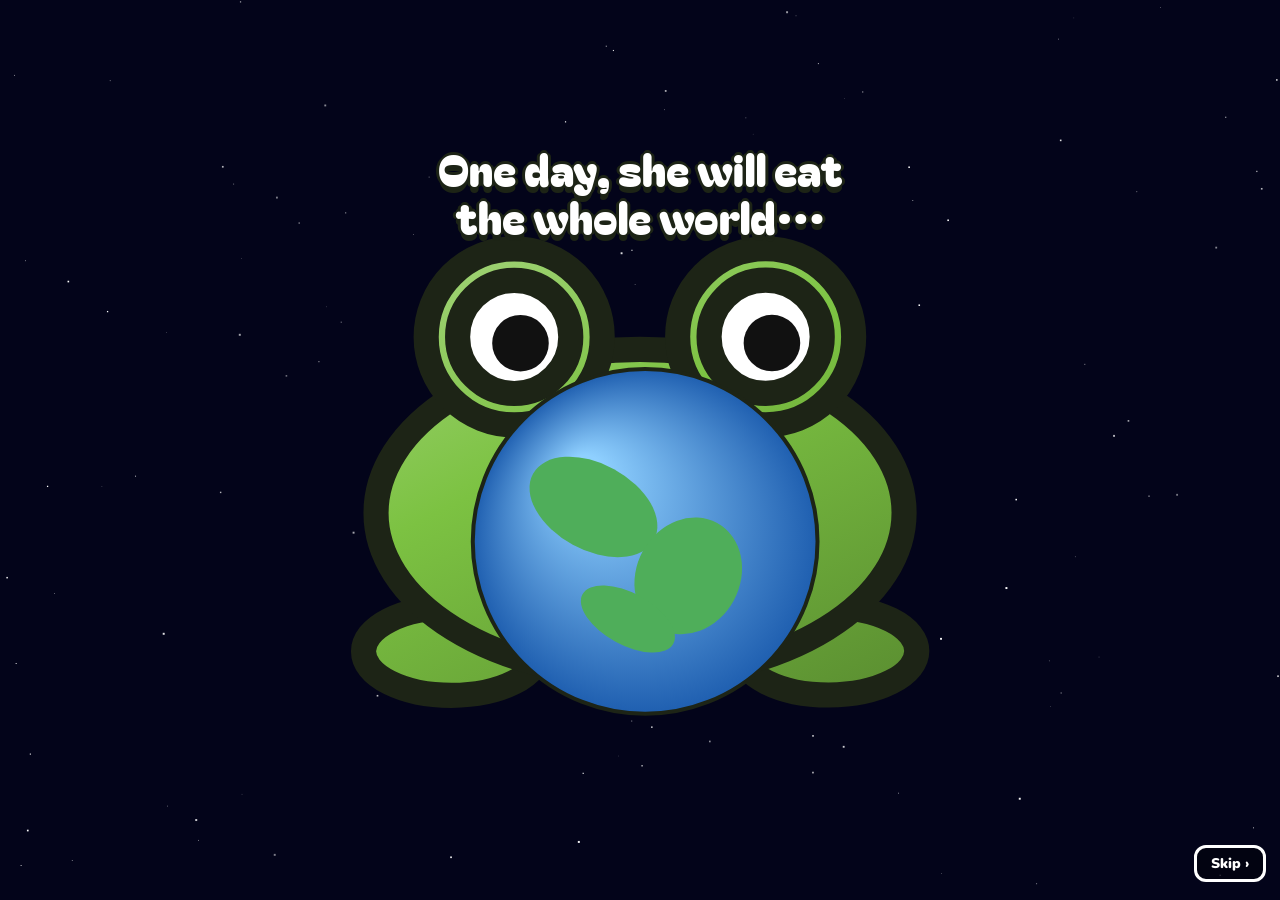
==== commit 5ed6de08: "Replace blocked confirm() in save import with in-page two-tap confirmation Co-Authored-By: Claude So" ====
--- a/index.html
+++ b/index.html
@@ -1,1795 +1,2684 @@
-<!doctype html>
+<!DOCTYPE html>
 <html lang="en">
 <head>
 <meta charset="utf-8">
-<meta name="viewport" content="width=device-width,initial-scale=1,maximum-scale=1,user-scalable=no,viewport-fit=cover">
-<meta name="theme-color" content="#07040f">
+<meta name="viewport" content="width=device-width, initial-scale=1, viewport-fit=cover, user-scalable=no">
+<title>Frog Eats Everything</title>
+<meta name="theme-color" content="#10160c">
+<meta name="description" content="Tap to feed a hungry frog. Grow from a pond to eating the entire universe!">
+<meta name="mobile-web-app-capable" content="yes">
 <meta name="apple-mobile-web-app-capable" content="yes">
-<meta name="mobile-web-app-capable" content="yes">
-<link rel="manifest" href="manifest.webmanifest">
-<link rel="icon" href="icon-192.png">
-<link rel="apple-touch-icon" href="icon-180.png">
 <meta name="apple-mobile-web-app-status-bar-style" content="black-translucent">
-<title>Gem Rush</title>
-<meta name="description" content="Tap the gem. Watch it evolve. How far can you go?">
+<meta property="og:title" content="Frog Eats Everything">
+<meta property="og:description" content="Tap to feed a hungry frog. How big can yours get?">
+
 <link rel="preconnect" href="https://fonts.googleapis.com">
 <link rel="preconnect" href="https://fonts.gstatic.com" crossorigin>
-<link href="https://fonts.googleapis.com/css2?family=Fredoka:wght@400;500;600;700&display=swap" rel="stylesheet">
+<link href="https://fonts.googleapis.com/css2?family=Bagel+Fat+One&family=Nunito:wght@700;800;900&family=Playfair+Display:ital,wght@0,700;0,900;1,700&family=UnifrakturMaguntia&family=Old+Standard+TT:ital,wght@0,400;0,700;1,400&display=swap" rel="stylesheet">
 <style>
-/* Layout: one portrait "phone" column (9:16 friendly) = HUD on top, gem stage in the middle, upgrade shelf at the bottom. */
-@property --h { syntax: '<number>'; inherits: true; initial-value: 205; }
 :root{
-  --h: 205;
-  --ink: #fff;
-  --ink-dim: rgba(255,255,255,.62);
-  --ink-faint: rgba(255,255,255,.38);
-  --glass: rgba(255,255,255,.065);
-  --glass-line: rgba(255,255,255,.13);
-  --gold: #ffd23f;
-  --font: 'Fredoka', ui-rounded, 'SF Pro Rounded', 'Nunito', system-ui, -apple-system, 'Segoe UI', sans-serif;
-  color-scheme: dark;
-}
-*{box-sizing:border-box;margin:0;padding:0;-webkit-tap-highlight-color:transparent}
-html,body{height:100%;background:#05030b;color:var(--ink);font-family:var(--font);overflow:hidden;overscroll-behavior:none}
-body{display:grid;place-items:center;user-select:none;-webkit-user-select:none;-webkit-touch-callout:none;touch-action:manipulation}
-button{font:inherit;color:inherit;border:0;background:none;cursor:pointer}
-
-#app{
-  --accent: hsl(var(--h) 95% 68%);--accent-2: hsl(calc(var(--h) + 38) 95% 62%);
-  position:relative;width:min(100vw,480px);height:100%;max-height:980px;overflow:hidden;
-  background:linear-gradient(180deg,#0c0720 0%,#07040f 60%,#05030b 100%);
-  display:flex;flex-direction:column;isolation:isolate;
-  transition:--h 1.4s ease;
-  padding-top:env(safe-area-inset-top,0px);padding-bottom:env(safe-area-inset-bottom,0px);
-}
-@media (min-width:520px) and (min-height:760px){
-  #app{height:min(100%,920px);border-radius:38px;box-shadow:0 0 0 1px rgba(255,255,255,.08),0 40px 120px -20px hsl(var(--h) 90% 45% / .35)}
-}
-
-/* ambient background */
-.bg{position:absolute;inset:0;z-index:-1;overflow:hidden;pointer-events:none}
-.blob{position:absolute;border-radius:50%;opacity:.7;will-change:transform}
-.b1{width:520px;height:520px;left:-200px;top:0;background:radial-gradient(circle,hsl(var(--h) 90% 50% / .75),transparent 66%);animation:drift1 14s ease-in-out infinite alternate}
-.b2{width:480px;height:480px;right:-220px;top:22%;background:radial-gradient(circle,hsl(calc(var(--h) + 55) 90% 54% / .7),transparent 66%);animation:drift2 17s ease-in-out infinite alternate}
-.b3{width:460px;height:460px;left:0;bottom:-220px;background:radial-gradient(circle,hsl(calc(var(--h) - 45) 90% 48% / .6),transparent 66%);animation:drift3 19s ease-in-out infinite alternate;opacity:.6}
-@keyframes drift1{to{transform:translate(70px,90px) scale(1.15)}}
-@keyframes drift2{to{transform:translate(-80px,-60px) scale(1.2)}}
-@keyframes drift3{to{transform:translate(90px,-70px) scale(.9)}}
-.bg::after{content:"";position:absolute;inset:0;background:radial-gradient(120% 80% at 50% 40%,transparent 40%,rgba(5,3,11,.75) 100%)}
-
-/* HUD */
-.hud{padding:12px 16px 0;display:flex;flex-direction:column;align-items:center;gap:2px;flex:none}
-.row{width:100%;display:flex;align-items:center;justify-content:space-between}
-.chip{display:flex;align-items:baseline;gap:8px;padding:6px 14px 6px 12px;border-radius:99px;background:var(--glass);border:1px solid var(--glass-line);}
-.chip i{width:9px;height:9px;border-radius:50%;background:var(--accent);box-shadow:0 0 12px var(--accent);align-self:center}
-.chip b{font-weight:600;font-size:15px;letter-spacing:.02em}
-.chip small{font-size:12px;color:var(--ink-faint);font-weight:500}
-.tools{display:flex;gap:6px}
-.tools button{width:36px;height:36px;border-radius:12px;background:var(--glass);border:1px solid var(--glass-line);display:grid;place-items:center;transition:transform .15s,background .2s}
-.tools button:active{transform:scale(.88)}
-.tools button.on{background:hsl(var(--h) 90% 60% / .28);border-color:hsl(var(--h) 90% 70% / .6)}
-.tools svg{width:18px;height:18px;stroke:#fff;fill:none;stroke-width:2;stroke-linecap:round;stroke-linejoin:round;opacity:.9}
-.bal{display:flex;align-items:center;gap:10px;margin-top:6px;will-change:transform;transform-origin:center}
-.bal svg{width:38px;height:38px;filter:drop-shadow(0 0 14px var(--accent))}
-#bal{font-size:clamp(44px,13vw,64px);font-weight:700;line-height:1;letter-spacing:-.01em;font-variant-numeric:tabular-nums;
-  background:linear-gradient(180deg,#fff 30%,hsl(var(--h) 100% 85%));-webkit-background-clip:text;background-clip:text;color:transparent;
-  filter:drop-shadow(0 4px 22px hsl(var(--h) 100% 60% / .45))}
-.sub{font-size:15px;font-weight:500;color:var(--ink-dim);display:flex;gap:6px;align-items:center}
-.sub b{color:var(--accent);font-weight:600;font-variant-numeric:tabular-nums}
-.prog{position:relative;width:100%;height:22px;margin-top:10px;border-radius:99px;background:rgba(255,255,255,.08);border:1px solid var(--glass-line);overflow:hidden}
-.prog i{position:absolute;inset:0;width:0;border-radius:99px;background:linear-gradient(90deg,var(--accent-2),var(--accent));box-shadow:0 0 18px var(--accent)}
-.prog i::after{content:"";position:absolute;inset:0;background:linear-gradient(110deg,transparent 30%,rgba(255,255,255,.55) 50%,transparent 70%);transform:translateX(-100%);animation:shine 2.4s ease-in-out infinite}
-@keyframes shine{to{transform:translateX(100%)}}
-.prog span{position:absolute;inset:0;display:grid;place-items:center;font-size:12px;font-weight:600;letter-spacing:.04em;text-shadow:0 1px 6px rgba(0,0,0,.6)}
-
-/* stage */
-#stage{position:relative;flex:1;min-height:0;touch-action:none;cursor:pointer}
-#cv{position:absolute;inset:0;width:100%;height:100%;display:block}
-.pill{position:absolute;left:50%;top:6px;transform:translate(-50%,-14px) scale(.9);opacity:0;pointer-events:none;transition:opacity .2s,transform .35s cubic-bezier(.2,1.6,.4,1)}
-.pill.on{opacity:1;transform:translate(-50%,0) scale(1)}
-#comboPill{top:auto;bottom:12px;transform:translate(-50%,16px) scale(.9)}
-#comboPill.on{transform:translate(-50%,0) scale(1)}
-#combo{display:flex;align-items:center;gap:8px;padding:6px 14px;border-radius:99px;background:rgba(10,6,24,.55);border:1px solid hsl(var(--h) 100% 75% / .5);overflow:hidden;white-space:nowrap}
-#combo b{font-size:22px;font-weight:700;font-variant-numeric:tabular-nums}
-#combo em{font-style:normal;font-weight:600;font-size:14px;color:var(--accent)}
-#combo small{font-size:11px;letter-spacing:.14em;color:var(--ink-dim);font-weight:600}
-#comboBar{position:absolute;left:0;bottom:0;height:3px;width:100%;background:var(--accent);transform-origin:left;box-shadow:0 0 8px var(--accent)}
-#frenzy{top:46px;display:flex;flex-direction:column;align-items:center;gap:5px}
-#frenzyTxt{font-weight:700;font-size:15px;letter-spacing:.08em;color:#2a1500;padding:5px 14px;border-radius:99px;background:linear-gradient(90deg,#ffb100,#ffe45e);box-shadow:0 0 24px rgba(255,190,40,.7);animation:throb .5s ease-in-out infinite alternate}
-@keyframes throb{to{transform:scale(1.07)}}
-#frenzyBar{width:150px;height:4px;border-radius:9px;background:rgba(255,255,255,.18);overflow:hidden;position:relative}
-#frenzyBar i{position:absolute;inset:0;background:#ffd23f;transform-origin:left}
-#hint{position:absolute;left:50%;bottom:7%;transform:translateX(-50%);font-weight:600;font-size:15px;letter-spacing:.2em;color:#fff;opacity:.9;pointer-events:none;animation:hint 1.2s ease-in-out infinite alternate;text-shadow:0 0 16px var(--accent)}
-@keyframes hint{from{transform:translate(-50%,0);opacity:.55}to{transform:translate(-50%,-8px);opacity:1}}
-#flash{position:absolute;inset:0;background:radial-gradient(circle at 50% 45%,#fff,hsl(var(--h) 100% 80%) 60%,transparent);opacity:0;pointer-events:none}
-#banner{position:absolute;left:0;right:0;top:20%;display:flex;flex-direction:column;align-items:center;pointer-events:none;opacity:0}
-#banner small{font-size:14px;letter-spacing:.5em;font-weight:600;color:var(--ink-dim);padding-left:.5em}
-#banner b{font-size:clamp(46px,14vw,68px);font-weight:700;line-height:1;background:linear-gradient(180deg,#fff,hsl(var(--h) 100% 75%));-webkit-background-clip:text;background-clip:text;color:transparent;filter:drop-shadow(0 6px 30px hsl(var(--h) 100% 60%))}
-#banner.show{animation:banner 2.4s cubic-bezier(.2,1,.3,1) forwards}
-@keyframes banner{0%{opacity:0;transform:scale(.4) translateY(30px)}14%{opacity:1;transform:scale(1.12)}22%{transform:scale(1)}78%{opacity:1;transform:scale(1)}100%{opacity:0;transform:scale(1.15) translateY(-20px)}}
-
-/* shop */
-#shop{flex:none;height:clamp(200px,37%,330px);display:flex;flex-direction:column;padding:12px 12px 10px;border-radius:26px 26px 0 0;
-  background:linear-gradient(180deg,rgba(255,255,255,.075),rgba(255,255,255,.03));border-top:1px solid var(--glass-line);
-  box-shadow:0 -20px 50px rgba(0,0,0,.35)}
-.shop-h{display:flex;justify-content:space-between;align-items:center;padding:0 6px 8px;font-size:13px;font-weight:600;letter-spacing:.14em;text-transform:uppercase;color:var(--ink-dim)}
-.shop-h span:last-child{letter-spacing:.04em;text-transform:none;color:var(--ink-faint);font-weight:500}
-#list{flex:1;overflow-y:auto;display:flex;flex-direction:column;gap:8px;padding:2px 2px 4px;scrollbar-width:none;overscroll-behavior:contain;touch-action:pan-y}
-#list::-webkit-scrollbar{display:none}
-.card{flex:none;display:flex;align-items:center;gap:12px;width:100%;padding:9px 10px 9px 9px;border-radius:18px;text-align:left;
-  background:var(--glass);border:1px solid var(--glass-line);opacity:.5;transition:transform .12s,opacity .3s,border-color .3s,box-shadow .3s,background .3s}
-.card:active{transform:scale(.97)}
-.card.can{opacity:1;border-color:hsl(var(--h) 100% 72% / .6);background:linear-gradient(100deg,hsl(var(--h) 90% 60% / .2),var(--glass) 70%);box-shadow:0 0 22px -6px var(--accent)}
-.card.pop{animation:cardpop .45s cubic-bezier(.2,1.6,.4,1)}
-@keyframes cardpop{0%{transform:scale(.94)}60%{transform:scale(1.04)}100%{transform:scale(1)}}
-.ico{flex:none;width:46px;height:46px;border-radius:14px;display:grid;place-items:center;font-size:24px;background:linear-gradient(145deg,hsl(var(--h) 80% 55% / .55),hsl(calc(var(--h) + 50) 80% 45% / .35));border:1px solid rgba(255,255,255,.18);box-shadow:inset 0 1px 0 rgba(255,255,255,.25)}
-.meta{flex:1;min-width:0;display:flex;flex-direction:column;gap:1px}
-.meta b{font-size:16px;font-weight:600;display:flex;align-items:center;gap:8px;white-space:nowrap}
-.meta b em{font-style:normal;font-size:11px;font-weight:600;padding:2px 7px;border-radius:99px;background:rgba(255,255,255,.12);color:var(--ink-dim)}
-.meta small{font-size:13px;color:var(--ink-dim);font-weight:500;white-space:nowrap;overflow:hidden;text-overflow:ellipsis}
-.buy{flex:none;display:flex;align-items:center;gap:5px;padding:8px 12px;border-radius:13px;background:rgba(0,0,0,.35);border:1px solid var(--glass-line);font-weight:700;font-size:15px;font-variant-numeric:tabular-nums}
-.card.can .buy{background:linear-gradient(180deg,var(--accent),var(--accent-2));color:#12062a;border-color:transparent;box-shadow:0 4px 14px -4px var(--accent)}
-.buy svg{width:15px;height:15px}
-.card.max .buy{background:none;border:0;color:var(--gold)}
-
-#toast{position:absolute;left:50%;bottom:calc(max(200px,min(37%,330px)) + 56px);transform:translate(-50%,20px);opacity:0;padding:9px 16px;border-radius:14px;background:rgba(15,9,34,.85);border:1px solid var(--glass-line);font-size:14px;font-weight:500;transition:opacity .3s,transform .4s cubic-bezier(.2,1.4,.4,1);pointer-events:none;text-align:center;z-index:5;max-width:90%}
-#toast.on{opacity:1;transform:translate(-50%,0)}
-.clean #toast{bottom:96px}
-
-
-.tools button{width:34px;height:34px}
-.chip small#shards{color:var(--gold);font-weight:700}
-.shop-h .rowr{display:flex;gap:6px;align-items:center}
-.shop-h .ttl{display:flex;gap:10px;align-items:center;white-space:nowrap}
-@media (max-width:350px){.shop-h{letter-spacing:.06em;font-size:12px}.shop-h .ttl{gap:6px}.amt{padding:5px 8px}}
-.shop-h .ttl span{letter-spacing:.04em;text-transform:none;color:var(--ink-faint);font-weight:500}
-.amt{padding:5px 10px;border-radius:99px;background:var(--glass);border:1px solid var(--glass-line);font-weight:700;font-size:12px;letter-spacing:.06em;color:#fff;transition:transform .12s}
-.amt:active{transform:scale(.9)}
-#bAmt{background:hsl(var(--h) 90% 60% / .28);border-color:hsl(var(--h) 90% 70% / .6);min-width:48px}
-#ascend{display:none;flex:none;margin:0 2px 8px;padding:11px;border-radius:16px;font-weight:700;font-size:14px;letter-spacing:.04em;color:#fff;
-  background:linear-gradient(90deg,#ff9d00,#ff4fa0,#7a5cff);box-shadow:0 0 28px -4px #ff7ac8;animation:throb .8s ease-in-out infinite alternate}
-.mile{font-style:normal;font-size:11px;font-weight:700;padding:2px 6px;border-radius:99px;background:linear-gradient(90deg,#ffb100,#ffe45e);color:#2a1500}
-.nm{color:var(--gold);opacity:.85}
-#timer{display:flex;align-items:center;gap:10px;padding:6px 18px;border-radius:99px;background:rgba(10,6,24,.6);border:1px solid hsl(var(--h) 100% 75% / .5);}
-#timer small{font-size:11px;letter-spacing:.16em;color:var(--ink-dim);font-weight:600}
-#timer b{font-size:28px;font-weight:700;font-variant-numeric:tabular-nums;line-height:1}
-#timer.low b{color:#ff5d73;animation:throb .35s ease-in-out infinite alternate}
-#overlay{position:absolute;inset:0;z-index:20;display:none;place-items:center;padding:20px}
-#overlay.count{pointer-events:none;background:radial-gradient(circle,rgba(5,3,11,.55),rgba(5,3,11,.1))}
-#overlay.result{background:rgba(5,3,11,.9);}
-#cnt{font-size:min(38vw,170px);font-weight:700;line-height:1;background:linear-gradient(180deg,#fff,hsl(var(--h) 100% 72%));-webkit-background-clip:text;background-clip:text;color:transparent;filter:drop-shadow(0 8px 40px hsl(var(--h) 100% 60%));animation:cnt .9s cubic-bezier(.2,1.4,.3,1)}
-@keyframes cnt{0%{transform:scale(2.2);opacity:0}25%{transform:scale(1);opacity:1}85%{opacity:1}100%{transform:scale(.7);opacity:0}}
-.rcard{width:100%;max-width:340px;padding:24px 20px 20px;border-radius:28px;text-align:center;background:linear-gradient(180deg,rgba(255,255,255,.12),rgba(255,255,255,.05));border:1px solid var(--glass-line);box-shadow:0 30px 80px -20px hsl(var(--h) 90% 50% / .6);animation:rpop .6s cubic-bezier(.2,1.4,.3,1)}
-@keyframes rpop{from{transform:scale(.7) translateY(30px);opacity:0}}
-.rcard small{font-size:12px;letter-spacing:.35em;color:var(--ink-dim);font-weight:600}
-.rcard h2{font-size:54px;line-height:1.05;margin:6px 0 14px;background:linear-gradient(180deg,#fff,hsl(var(--h) 100% 72%));-webkit-background-clip:text;background-clip:text;color:transparent;filter:drop-shadow(0 6px 24px hsl(var(--h) 100% 60% / .8))}
-.rstats{display:grid;grid-template-columns:repeat(3,1fr);gap:8px;margin-bottom:12px}
-.rstats div{padding:10px 4px;border-radius:14px;background:rgba(0,0,0,.3);border:1px solid var(--glass-line)}
-.rstats b{display:block;font-size:20px;font-variant-numeric:tabular-nums}
-.rstats span{font-size:11px;color:var(--ink-dim);letter-spacing:.08em;text-transform:uppercase}
-.rbest{font-weight:600;color:var(--gold);margin-bottom:14px;font-size:15px}
-.rbtn{display:flex;flex-direction:column;gap:8px}
-.rbtn button{padding:13px;border-radius:16px;font-weight:700;font-size:16px;background:var(--glass);border:1px solid var(--glass-line);transition:transform .12s}
-.rbtn button:active{transform:scale(.96)}
-.rbtn button.go{background:linear-gradient(180deg,var(--accent),var(--accent-2));color:#12062a;border-color:transparent;box-shadow:0 8px 24px -8px var(--accent)}
-.clean #shop{display:none}
-.clean .hud{padding-top:16px}
-.clean .tools button:not(#bClean){opacity:.0;pointer-events:none}
-.clean #bClean{opacity:.5}
-.clean #hint{bottom:12%}
-#bossBox{display:flex;align-items:center;gap:10px;padding:7px 14px;border-radius:99px;background:rgba(40,4,16,.72);border:1px solid var(--rc,rgba(255,90,110,.75));box-shadow:0 0 26px var(--rc,rgba(255,60,90,.5));animation:throb .45s ease-in-out infinite alternate;}
-#bossBox small{font-size:11px;letter-spacing:.16em;color:var(--rc,#ff9aab);font-weight:700;white-space:nowrap}
-.hpbar{width:104px;height:10px;border-radius:9px;background:rgba(255,255,255,.15);overflow:hidden}
-.hpbar i{display:block;height:100%;width:100%;background:var(--rc,#ff3d6a);transform-origin:left;box-shadow:0 0 12px var(--rc,#ff5577)}
-#bossT{font-size:18px;font-variant-numeric:tabular-nums;min-width:2ch;text-align:right}
-.tools button.half{background:var(--glass);opacity:.8}
-@media (max-width:380px){.chip small#tierNum{display:none}}
-
-.lane{position:absolute;top:6px;left:0;right:0;display:flex;flex-direction:column;align-items:center;gap:6px;pointer-events:none;z-index:6}
-.lane .pill,.lane #toast{position:static;transform:none;opacity:1;display:none;transition:none;left:auto;top:auto}
-.lane #frenzy{display:none}.lane #timer{display:none}
-.lane .pill.on,.lane #toast.on{display:block;animation:pillin .35s cubic-bezier(.2,1.6,.4,1)}
-.lane #frenzy.on,.lane #timer.on{display:flex}
-.lane #toast{max-width:92%;margin:0}
-@keyframes pillin{from{opacity:0;transform:translateY(-12px) scale(.9)}}
-#sheet{position:absolute;inset:0;z-index:30;display:none;place-items:center;padding:20px;background:rgba(5,3,11,.97)}
-.coll{display:grid;grid-template-columns:repeat(4,1fr);gap:8px;margin-bottom:14px}
-.cell{display:flex;flex-direction:column;align-items:center;gap:2px;padding:6px 2px 8px;border-radius:14px;background:rgba(0,0,0,.28);border:1px solid var(--glass-line)}
-.cell.cur{border-color:var(--accent);box-shadow:0 0 18px -4px var(--accent)}
-.cell canvas{width:100%;aspect-ratio:1;display:block}
-.cell b{font-size:11px;font-weight:600}
-.cell span{font-size:10px;color:var(--ink-faint)}
-.scard{display:block;width:100%;max-height:64vh;object-fit:contain;border-radius:16px}
-/* ---- v7 polish ---- */
-:root{--spring:cubic-bezier(.34,1.56,.64,1)}
-#app{animation:appin .7s ease-out}
-@keyframes appin{from{opacity:0}}
-button{transition:transform .22s var(--spring),background .2s,opacity .2s,border-color .2s}
-button:active{transform:scale(.94)}
-button:focus-visible,.card:focus-visible{outline:2px solid var(--accent);outline-offset:2px}
-.card{position:relative;overflow:hidden}
-.card[hidden]{display:none}
-.card::after{content:"";position:absolute;left:12px;right:12px;bottom:0;height:3px;border-radius:3px;background:linear-gradient(90deg,var(--accent-2),var(--accent));transform-origin:left;transform:scaleX(var(--p,0));opacity:.85;transition:transform .3s ease,opacity .3s}
-.card.can::after,.card.max::after{opacity:0}
-.card.pop::before{content:"";position:absolute;inset:0;pointer-events:none;background:linear-gradient(105deg,transparent 30%,rgba(255,255,255,.38) 50%,transparent 70%);transform:translateX(-100%);animation:sweep .6s ease-out}
-@keyframes sweep{to{transform:translateX(100%)}}
-.card.reveal{animation:reveal .55s var(--spring)}
-@keyframes reveal{from{opacity:0;transform:translateY(16px) scale(.95)}}
-.card.can{animation:canpulse 2.2s ease-in-out infinite}
-@keyframes canpulse{50%{box-shadow:0 0 30px -4px var(--accent)}}
-.card.can.pop{animation:cardpop .45s var(--spring)}
-.card.can.reveal{animation:reveal .55s var(--spring)}
-.prog.near i{animation:nearp .45s ease-in-out infinite alternate}
-@keyframes nearp{to{box-shadow:0 0 34px 2px var(--accent)}}
-.lane .pill.leaving,.lane #toast.leaving{animation:pillout .24s ease-in forwards}
-@keyframes pillout{to{opacity:0;transform:translateY(-10px) scale(.92)}}
-#sheet{animation:fadein .25s ease-out}
-@keyframes fadein{from{opacity:0}}
-#comboPill[data-lv="1"] #combo{border-color:#ffb100;box-shadow:0 0 22px -4px #ff9d00}
-#comboPill[data-lv="1"] #comboBar{background:#ffb100;box-shadow:0 0 8px #ffb100}
-#comboPill[data-lv="1"] #comboM{color:#ffc84a}
-#comboPill[data-lv="2"] #combo{border-color:#ff4fa0;box-shadow:0 0 28px -2px #ff4fa0}
-#comboPill[data-lv="2"] #comboBar{background:#ff4fa0;box-shadow:0 0 8px #ff4fa0}
-#comboPill[data-lv="2"] #comboM{color:#ff7ab8}
-#comboPill[data-lv="3"] #combo{border:1px solid transparent;background:linear-gradient(rgba(10,6,24,.88),rgba(10,6,24,.88)) padding-box,linear-gradient(90deg,#ff4fa0,#ffb100,#4fe0ff,#a46bff,#ff4fa0) border-box;box-shadow:0 0 32px -2px #a46bff}
-#comboPill[data-lv="3"] #comboBar{background:linear-gradient(90deg,#ff4fa0,#ffb100,#4fe0ff)}
-#comboPill[data-lv="3"] #comboM{color:#9ff0ff}
-#comboN{display:inline-block;min-width:2ch;text-align:center}
-#hring{position:absolute;width:150px;height:150px;margin:-75px 0 0 -75px;border-radius:50%;border:3px solid var(--accent);pointer-events:none;opacity:0;animation:hr 1.7s ease-out infinite}
-@keyframes hr{0%{transform:scale(.45);opacity:.95}100%{transform:scale(1.5);opacity:0}}
-@media (prefers-reduced-motion:reduce){.card.can,#hring,.prog.near i{animation:none}}
-@media (prefers-reduced-motion:reduce){.blob,.prog i::after,#hint{animation:none}}
-/* ---- v8: slim HUD + upgrades drawer ---- */
-.hud{padding:8px 14px 0;gap:0}
-.chip{padding:4px 11px 4px 9px;gap:6px}
-.chip b{font-size:13px}.chip small{font-size:11px}.chip i{width:7px;height:7px}
-.tools{gap:5px}
-.tools button{width:30px;height:30px;border-radius:10px}
-.tools svg{width:15px;height:15px}
-.bal{margin-top:2px;gap:7px}
-.bal svg{width:22px;height:22px}
-#bal{font-size:clamp(30px,9vw,40px)}
-.sub{font-size:12px}
-.prog{height:14px;margin-top:6px}
-.prog span{font-size:10px}
-#shop{position:absolute;left:0;right:0;bottom:0;z-index:15;height:min(52%,440px);display:flex;flex-direction:column;padding:10px 12px calc(10px + env(safe-area-inset-bottom,0px));
-  border-radius:26px 26px 0 0;border-top:1px solid var(--glass-line);background:linear-gradient(180deg,rgba(28,18,62,.98),rgba(9,5,22,.99));
-  box-shadow:0 -20px 60px rgba(0,0,0,.55);transform:translateY(104%);transition:transform .45s var(--spring)}
-.shop-open #shop{transform:none}
-#shopBtn{position:absolute;left:50%;bottom:calc(16px + env(safe-area-inset-bottom,0px));z-index:12;transform:translateX(-50%);display:flex;align-items:center;gap:9px;padding:12px 20px 12px 16px;border-radius:99px;font-weight:700;font-size:16px;letter-spacing:.02em;
-  background:linear-gradient(180deg,var(--accent),var(--accent-2));color:#12062a;box-shadow:0 10px 30px -8px var(--accent),inset 0 1px 0 rgba(255,255,255,.5);transition:transform .35s var(--spring),opacity .25s}
-#shopBtn:active{transform:translateX(-50%) scale(.94)}
-#shopBtn svg{width:19px;height:19px;stroke:#12062a;fill:none;stroke-width:2.6;stroke-linecap:round;stroke-linejoin:round}
-#shopBtn.alert{animation:btnpulse 1.6s ease-in-out infinite}
-@keyframes btnpulse{50%{box-shadow:0 10px 44px 0 var(--accent),inset 0 1px 0 rgba(255,255,255,.5);transform:translateX(-50%) scale(1.06)}}
-#shopBadge{min-width:22px;height:22px;padding:0 6px;border-radius:99px;background:#12062a;color:#fff;font-size:13px;display:grid;place-items:center}
-#shopBadge[hidden]{display:none}
-.shop-open #shopBtn{opacity:0;pointer-events:none;transform:translateX(-50%) translateY(30px);animation:none}
-.clean #shopBtn{display:none}
-#closeShop{padding:5px 9px;display:grid;place-items:center}
-#closeShop svg{width:13px;height:13px;stroke:#fff;fill:none;stroke-width:3;stroke-linecap:round}
-#comboPill{bottom:84px}
-#hint{bottom:calc(98px + env(safe-area-inset-bottom,0px))}
-@media (max-height:640px) and (orientation:portrait){#shop{height:58%}#shopBtn{padding:10px 18px;font-size:15px}}
-@media (orientation:landscape) and (max-height:520px){
-  #app #wheelWrap{flex-direction:row;gap:34px}
-  #app .wh-title{position:absolute;top:8px;left:0;right:0;text-align:center}
-  #app .wh-box{width:min(78vh,300px)}
-  #app .wh-res{min-height:0;max-width:300px}
-  #app .wh-gem{width:84px;height:84px}
-  #app .wh-res b{font-size:36px}#app .wh-res span{font-size:18px}
-  #app{width:100vw;max-width:none;height:100%;max-height:none;border-radius:0;padding-left:env(safe-area-inset-left,0px);padding-right:env(safe-area-inset-right,0px)}
-  #shop{left:auto;top:0;width:min(46%,400px);height:auto;border-radius:22px 0 0 22px;transform:translateX(104%)}
-  .shop-open #shop{transform:none}
-  .hud{padding-top:6px}#bal{font-size:30px}
-  #comboPill{bottom:70px}#hint{bottom:78px}
-  .card{padding:6px 8px;gap:10px}.ico{width:38px;height:38px;font-size:19px}.meta b{font-size:14px}.meta small{font-size:11px}.buy{padding:5px 9px;font-size:13px}
-}
-.rares{display:grid;grid-template-columns:repeat(4,1fr);gap:6px;margin:0 0 14px}
-.rr{padding:6px 2px;border-radius:12px;background:rgba(0,0,0,.28);border:1px solid var(--c);box-shadow:0 0 12px -6px var(--c)}
-.rr b{display:block;font-size:10px;color:var(--c)}.rr span{font-size:16px;font-weight:700}
-.rtitle{font-size:11px;letter-spacing:.2em;color:var(--ink-dim);margin:0 0 6px;font-weight:600}
-.rcard{max-height:94%;overflow-y:auto}
-/* ---- RGB lighting ---- */
-@property --ang{syntax:'<angle>';inherits:false;initial-value:0deg}
-:root{--rainbow:#ff3d6a,#ffb100,#7cff6b,#4fe0ff,#a46bff,#ff4fa0,#ff3d6a}
-@keyframes rgbflow{to{background-position:300% 0}}
-@keyframes rgbflow2{to{background-position:0 0,300% 0}}
-@keyframes angspin{to{--ang:360deg}}
-.chip small#shd{color:#7ff3ff;font-weight:700}
-.rgb .prog i{background:linear-gradient(90deg,var(--rainbow));background-size:300% 100%;animation:rgbflow 4s linear infinite;box-shadow:0 0 18px rgba(255,255,255,.3)}
-.rgb .prog.near i{animation:rgbflow 4s linear infinite,nearp .45s ease-in-out infinite alternate}
-.rgb #shopBtn{isolation:isolate}
-.rgb #shopBtn::before{content:"";position:absolute;inset:-3px;border-radius:inherit;z-index:-1;background:conic-gradient(from var(--ang),var(--rainbow));animation:angspin 3s linear infinite}
-.rgb .chip{border:1px solid transparent;background:linear-gradient(rgba(14,9,32,.9),rgba(14,9,32,.9)) padding-box,linear-gradient(90deg,var(--rainbow)) border-box;background-size:100% 100%,300% 100%;animation:rgbflow2 5s linear infinite}
-.rgb .card.can{border-color:transparent;background:linear-gradient(rgba(22,13,48,.96),rgba(22,13,48,.96)) padding-box,linear-gradient(90deg,var(--rainbow)) border-box;background-size:100% 100%,300% 100%;animation:rgbflow2 5s linear infinite,canpulse 2.2s ease-in-out infinite}
-.rgb .tools button.on{border-color:transparent;background:linear-gradient(rgba(30,20,60,.9),rgba(30,20,60,.9)) padding-box,linear-gradient(90deg,var(--rainbow)) border-box}
-@media (prefers-reduced-motion:reduce){.rgb .prog i,.rgb #shopBtn::before,.rgb .chip,.rgb .card.can{animation:none}}
-/* ---- boss health bar + rarity wheel ---- */
-#bossBox{flex-direction:column;align-items:stretch;gap:5px;width:min(90vw,350px);padding:8px 14px 10px;border-radius:18px}
-.bb-top{display:flex;justify-content:space-between;align-items:center}
-.hpbar{position:relative;width:100%;height:18px}
-.hpbar i{transition:transform .1s linear}
-.hpbar span{position:absolute;inset:0;display:grid;place-items:center;font-size:12px;font-weight:700;letter-spacing:.04em;color:#fff;text-shadow:0 1px 5px rgba(0,0,0,.8);font-variant-numeric:tabular-nums}
-#wheelWrap{position:absolute;inset:0;z-index:25;display:none;flex-direction:column;align-items:center;justify-content:center;gap:18px;background:rgba(5,3,11,.9);animation:fadein .25s ease-out}
-.wh-title{font-size:15px;letter-spacing:.4em;font-weight:700;color:var(--ink-dim);padding-left:.4em}
-.wh-box{position:relative;width:min(80vw,310px);aspect-ratio:1;border-radius:50%;box-shadow:0 0 24px -4px var(--accent)}
-.wh-box canvas{display:block;width:100%;height:100%;border-radius:50%}
-.wh-ptr{position:absolute;top:-16px;left:50%;margin-left:-14px;z-index:3;border:14px solid transparent;border-top:28px solid #fff;filter:drop-shadow(0 3px 6px rgba(0,0,0,.6))}
-.wh-hub{position:absolute;inset:36%;border-radius:50%;z-index:2;display:grid;place-items:center;font-size:28px;background:radial-gradient(circle,#2a1a58,#0b0620);border:3px solid rgba(255,255,255,.85);box-shadow:0 0 20px rgba(0,0,0,.6)}
-.rgb .wh-box::before{content:"";position:absolute;inset:-6px;border-radius:50%;z-index:-1;background:conic-gradient(var(--rainbow));animation:spinT 3s linear infinite}
-@keyframes spinT{to{transform:rotate(360deg)}}
-.wh-res{min-height:120px;display:flex;flex-direction:column;align-items:center;gap:4px;text-align:center}
-.wh-res b{font-size:clamp(38px,12vw,54px);line-height:1;animation:rpop .6s var(--spring)}
-.wh-res span{font-size:22px;font-weight:700;font-variant-numeric:tabular-nums}
-.wh-res em{font-style:normal;font-size:16px;font-weight:600;color:#7ff3ff}
-.wh-res small{font-size:12px;letter-spacing:.2em;color:var(--ink-faint);margin-top:6px;animation:throb .8s ease-in-out infinite alternate}
-/* ---- rarity buff + wheel lights ---- */
-.lane #buffPill{display:none;flex-direction:column;align-items:center;gap:5px}
-.lane #buffPill.on{display:flex}
-#buffTxt{font-weight:700;font-size:14px;letter-spacing:.08em;color:#12062a;padding:5px 14px;border-radius:99px;background:var(--rc,#ffd23f);box-shadow:0 0 24px var(--rc,#ffd23f)}
-#buffBar{width:150px;height:4px;border-radius:9px;background:rgba(255,255,255,.18);overflow:hidden;position:relative}
-#buffBar i{position:absolute;inset:0;background:var(--rc,#ffd23f);transform-origin:left}
-.wh-box{width:min(80vw,310px,40vh)}
-.wh-res{min-height:210px}
-.wh-gem{width:118px;height:118px;filter:drop-shadow(0 0 18px var(--gc,#fff));animation:rpop .6s var(--spring)}
-.led{position:absolute;left:50%;top:50%;width:9px;height:9px;margin:-4.5px;border-radius:50%;z-index:2;--c:hsl(calc(var(--i)*15) 100% 66%);background:var(--c);transform:rotate(calc(var(--i)*15deg)) translateY(calc(var(--R) * -1));animation:ledb .5s steps(1) infinite}
-.led:nth-child(odd){animation-delay:.25s}
-.win .led{animation-duration:.16s}
-@keyframes ledb{50%{opacity:.2}}
-/* ---- tabs + quests + trophies ---- */
-.tabs{display:flex;gap:3px;padding:3px;border-radius:99px;background:rgba(255,255,255,.08)}
-.tab{position:relative;padding:6px 11px;border-radius:99px;font-size:12px;font-weight:700;letter-spacing:.04em;text-transform:uppercase;color:var(--ink-dim)}
-.tab.on{background:linear-gradient(180deg,var(--accent),var(--accent-2));color:#12062a}
-#qDot{margin-left:6px;min-width:17px;height:17px;padding:0 4px;border-radius:99px;background:#ff4f7a;color:#fff;font-size:11px;display:inline-grid;place-items:center;letter-spacing:0}
-#qDot[hidden]{display:none}
-#list[hidden],#qlist[hidden]{display:none}
-#qlist{flex:1;overflow-y:auto;display:flex;flex-direction:column;gap:8px;padding:2px 2px 4px;scrollbar-width:none;overscroll-behavior:contain;touch-action:pan-y}
-#qlist::-webkit-scrollbar{display:none}
-.qc{flex:none;display:flex;align-items:center;gap:12px;padding:10px;border-radius:18px;background:var(--glass);border:1px solid var(--glass-line)}
-.qc.done{border-color:var(--gold);background:linear-gradient(100deg,rgba(255,210,63,.18),var(--glass) 70%);box-shadow:0 0 22px -8px var(--gold)}
-.qc .meta{display:flex;flex-direction:column;gap:5px}
-.qc .meta b{font-size:15px;white-space:normal;line-height:1.15}
-.qbar{display:block;height:7px;border-radius:9px;background:rgba(255,255,255,.12);overflow:hidden}
-.qbar i{display:block;height:100%;width:0;border-radius:9px;background:linear-gradient(90deg,var(--accent-2),var(--accent));transition:width .25s ease}
-.qc.done .qbar i{background:linear-gradient(90deg,#ffb100,#ffe45e)}
-.qc small{font-size:12px;color:var(--ink-dim);font-weight:500;white-space:normal}
-.claim{flex:none;padding:10px 14px;border-radius:14px;font-weight:700;font-size:14px;color:#2a1500;background:linear-gradient(180deg,#ffe45e,#ffb100);box-shadow:0 6px 18px -6px #ffb100;animation:throb .7s ease-in-out infinite alternate}
-.tlist{display:flex;flex-direction:column;gap:5px;margin-bottom:14px;text-align:left}
-.tr{display:grid;grid-template-columns:22px 1fr;column-gap:8px;padding:6px 10px;border-radius:12px;background:rgba(0,0,0,.25);opacity:.55}
-.tr.got{opacity:1;border:1px solid rgba(255,210,63,.4)}
-.tr b{font-size:13px;font-weight:600}.tr small{grid-column:2;font-size:11px;color:var(--ink-dim);letter-spacing:0;font-weight:500}
-@media (max-width:350px){.tab{padding:6px 8px;font-size:11px}}
-/* ---- icons ---- */
-.ico svg.ic{width:34px;height:34px;display:block;filter:drop-shadow(0 2px 3px rgba(0,0,0,.45))}
-.mi{width:16px;height:16px;vertical-align:-3px;margin-right:4px;flex:none}
-.chip small svg.mi{width:13px;height:13px;margin-right:3px;vertical-align:-2px}
-#combo svg.mi{width:17px;height:17px;margin-right:0}
-.amt{display:inline-flex;align-items:center}
-.ti{width:14px;height:14px;vertical-align:-2px;margin-right:5px}
-.tab{display:inline-flex;align-items:center}
-.tri{width:22px;height:22px;display:block}
-.rr svg.rg{width:22px;height:22px;display:block;margin:0 auto 3px}
-.hubic{width:44px;height:44px;display:block}
-.card.max .ico{filter:grayscale(.35)}
-#bColl .mi{margin:0;width:18px;height:18px}
-.shop-h{gap:6px}
-.tab{padding:6px 9px}
-@media (max-width:380px){.tab svg.ti{display:none}.tab{padding:6px 9px}}
-@media (max-width:350px){.tab{padding:6px 7px;font-size:11px;letter-spacing:.02em}#qDot{margin-left:4px}#bAmt{min-width:0}.shop-h .amt{padding:5px 8px}.shop-h{padding-left:2px;padding-right:2px;gap:4px}.tabs{gap:2px}}
+  --line:#1d2416; --ink:#24331a; --ink-soft:#5a6b4c;
+  --sheet:#fff8e6; --card:#ffffff; --card-edge:#1d2416;
+  --pink:#ff5d8f; --pink-d:#c7346a; --gold:#ffc53a; --green:#7cc242; --green-d:#4f8f25;
+  box-sizing:border-box;
+  padding-top:env(safe-area-inset-top,0px);
+  padding-bottom:env(safe-area-inset-bottom,0px);
+}
+@media (prefers-color-scheme: dark){
+  :root:not([data-theme="light"]){color-scheme:dark;--ink:#f2f8e6;--ink-soft:#b5c4a3;--sheet:#1b2216;--card:#262f20}
+}
+:root[data-theme="dark"]{color-scheme:dark;--ink:#f2f8e6;--ink-soft:#b5c4a3;--sheet:#1b2216;--card:#262f20}
+*,*::before,*::after{box-sizing:inherit}
+html,body{height:100%;margin:0}
+body{background:#10160c;color:var(--ink);font-family:Nunito,system-ui,sans-serif;overflow:hidden;-webkit-tap-highlight-color:transparent;user-select:none;-webkit-user-select:none}
+.app{position:relative;height:100%;display:grid;grid-template-rows:1fr;max-width:600px;margin:0 auto;background:#10160c;overflow:hidden}
+.ol{color:#fff;text-shadow:3px 0 0 var(--line),-3px 0 0 var(--line),0 3px 0 var(--line),0 -3px 0 var(--line),2px 2px 0 var(--line),-2px 2px 0 var(--line),2px -2px 0 var(--line),-2px -2px 0 var(--line),0 6px 0 var(--line)}
+.ol-s{color:#fff;text-shadow:2px 0 0 var(--line),-2px 0 0 var(--line),0 2px 0 var(--line),0 -2px 0 var(--line),1.5px 1.5px 0 var(--line),-1.5px 1.5px 0 var(--line),1.5px -1.5px 0 var(--line),-1.5px -1.5px 0 var(--line),0 3px 0 var(--line)}
+
+.stage{position:relative;overflow:hidden}
+canvas#cv{position:absolute;inset:0;width:100%;height:100%;touch-action:manipulation;cursor:pointer;display:block}
+.hud{position:absolute;inset:0 0 auto;padding:10px 14px 0;text-align:center;pointer-events:none;z-index:3}
+.count{font-family:"Bagel Fat One",Nunito,sans-serif;font-size:clamp(38px,11vw,56px);line-height:1;display:inline-block;letter-spacing:.5px}
+.sub{font-weight:900;font-size:15px;margin-top:4px;display:inline-flex;align-items:center;gap:5px;pointer-events:auto;cursor:pointer;padding:2px 10px;border-radius:999px;background:rgba(0,0,0,.18)}
+.sub svg{flex:none}
+.chips{display:flex;gap:6px;justify-content:center;align-items:center;flex-wrap:wrap;margin-top:8px}
+.chip{border:3px solid var(--line);border-radius:999px;padding:3px 12px;font-weight:900;font-size:14px;box-shadow:0 3px 0 var(--line);background:#fff;color:var(--line)}
+.chip.size{background:var(--gold)}
+.mults{display:flex;gap:5px;justify-content:center;flex-wrap:wrap;margin-top:7px}
+.mchip{font-weight:900;font-size:12.5px;border:2.5px solid var(--line);border-radius:999px;padding:2px 9px;box-shadow:0 2px 0 var(--line);color:var(--line);background:#fff}
+.mchip.tot{background:linear-gradient(180deg,#ffa3c1,#ff5d8f);color:#fff;text-shadow:0 1px 0 var(--line);font-size:13.5px}
+.mchip.g{background:#ffe14a}.mchip.b2{background:#9fe0ff}.mchip.b3{background:#e2b8ff}.mchip.b5{background:#fff1a0}.mchip.b10{background:#ffb3cf}.mchip.s{background:#c8f0a0}
+.goal{display:flex;align-items:center;gap:7px;width:min(260px,74%);margin:7px auto 0;background:rgba(255,255,255,.94);border:3px solid var(--line);border-radius:16px;padding:5px 8px 5px 5px;box-shadow:0 3px 0 var(--line);color:var(--line)}
+.goal canvas{width:28px;height:28px;flex:none;border-radius:10px;background:#eef6dc;border:2px solid var(--line)}
+.goal .gt{flex:1;min-width:0;text-align:left}
+.goal .gr{display:flex;justify-content:space-between;align-items:baseline;font-weight:900;font-size:13px;line-height:1.1}
+.goal .gr b{font:400 15px "Bagel Fat One",sans-serif;color:var(--pink-d)}
+.bar{position:relative;height:12px;margin-top:4px;background:#e4e0d2;border:2px solid var(--line);border-radius:8px;overflow:hidden}
+.bar i{position:absolute;inset:0 auto 0 0;width:0;background:linear-gradient(180deg,#ffa3c1,#ff5d8f 55%,#e8417a);transition:width .12s linear}
+.bar i::after{content:"";position:absolute;left:3px;right:3px;top:2px;height:3px;border-radius:3px;background:rgba(255,255,255,.55)}
+
+.frenzy{position:absolute;right:12px;top:46%;z-index:6;font-family:"Bagel Fat One",sans-serif;font-size:30px;opacity:0;transition:opacity .2s;pointer-events:none}
+.frenzy.on{opacity:1;animation:wob .45s ease-in-out infinite alternate}
+.frenzy.ol{color:var(--gold)}
+@keyframes wob{from{transform:rotate(4deg)}to{transform:rotate(-6deg) scale(1.12)}}
+
+.chunky{border:3px solid var(--line);box-shadow:0 4px 0 var(--line);cursor:pointer;transition:transform .08s,box-shadow .08s}
+.chunky:active{transform:translateY(3px);box-shadow:0 1px 0 var(--line)}
+.gulpwrap{position:absolute;right:12px;bottom:46px;z-index:8;display:flex;flex-direction:column;align-items:flex-end;gap:7px}
+.meter{position:relative;width:132px;height:18px;border-radius:10px;background:rgba(0,0,0,.4);border:3px solid var(--line);overflow:hidden;box-shadow:0 3px 0 var(--line)}
+.meter i{position:absolute;inset:0 auto 0 0;width:0;background:linear-gradient(90deg,#ff5d8f,#ffc53a)}
+.meter span{position:absolute;inset:0;display:grid;place-items:center;font-weight:900;font-size:11px;color:#fff;text-shadow:0 1px 0 var(--line),1px 0 0 var(--line),-1px 0 0 var(--line),0 -1px 0 var(--line)}
+.gulp{border-radius:16px;padding:10px 18px;font:400 22px "Bagel Fat One",sans-serif;background:linear-gradient(180deg,#ff8db0,#ff5d8f 50%,#e8417a);color:#fff;display:none;text-shadow:0 2px 0 var(--pink-d);animation:pulse .6s ease-in-out infinite alternate}
+.gulp.ready{display:block}
+@keyframes pulse{to{transform:scale(1.08) rotate(-2deg)}}
+
+.banner{position:absolute;inset:0;z-index:9;display:grid;place-items:center;text-align:center;pointer-events:none;opacity:0}
+.banner.show{animation:bann 3s ease forwards}
+.banner .kick{display:inline-block;font-weight:900;font-size:15px;background:var(--gold);color:var(--line);border:3px solid var(--line);border-radius:999px;padding:3px 14px;box-shadow:0 3px 0 var(--line);margin-bottom:10px}
+.banner b{display:block;font-family:"Bagel Fat One",sans-serif;font-weight:400;font-size:clamp(36px,10.5vw,58px);line-height:1.02;padding:0 18px}
+.banner small{display:block;margin-top:10px;font-weight:900;font-size:16px}
+@keyframes bann{0%{opacity:0;transform:scale(.3) rotate(-8deg)}10%{opacity:1;transform:scale(1.15) rotate(3deg)}18%{transform:scale(1) rotate(0)}82%{opacity:1}100%{opacity:0;transform:scale(1.05)}}
+
+.iconbtns{position:absolute;left:10px;right:10px;top:12px;z-index:8;display:flex;justify-content:space-between;pointer-events:none}
+.iconbtns button{pointer-events:auto}
+.iconbtns button{width:40px;height:40px;border-radius:14px;background:#fff;color:var(--line);display:grid;place-items:center;padding:0}
+.iconbtns svg{width:22px;height:22px}
+
+.toast{position:absolute;left:50%;top:47%;transform:translate(-50%,-50%);z-index:10;background:var(--sheet);color:var(--ink);padding:20px 20px 18px;border-radius:22px;border:3px solid var(--line);box-shadow:0 6px 0 var(--line);font-weight:800;font-size:16px;line-height:1.4;text-align:center;width:min(86%,330px);display:none}
+.toast.show{display:block;animation:pop .35s cubic-bezier(.3,1.6,.5,1)}
+.toast h3{margin:0 0 6px;font:400 26px "Bagel Fat One",sans-serif}
+@keyframes pop{from{transform:translate(-50%,-50%) scale(.6)}}
+.pill{border-radius:14px;padding:10px 22px;font:400 19px "Bagel Fat One",sans-serif;background:linear-gradient(180deg,#a6e05c,#7cc242);color:var(--line);margin-top:14px}
+
+.shopbtn{position:absolute;right:12px;bottom:102px;z-index:8;border-radius:16px;padding:8px 14px 8px 9px;background:linear-gradient(180deg,#d6f5a0,#7cc242);color:var(--line);font:400 19px "Bagel Fat One",sans-serif;display:flex;align-items:center;gap:7px}
+.shopbtn .badge{right:-9px;top:-9px}
+.cn.big{width:22px;height:22px}
+.store{position:absolute;inset:0;z-index:30;display:flex;flex-direction:column;background:#fff8e6;background-image:radial-gradient(rgba(255,197,58,.18) 2px,transparent 2px);background-size:22px 22px;transform:translateY(100%);transition:transform .35s cubic-bezier(.3,1.2,.5,1);padding-top:env(safe-area-inset-top,0px)}
+@media (prefers-color-scheme: dark){:root:not([data-theme="light"]) .store{background-color:#1b2216}}
+:root[data-theme="dark"] .store{background-color:#1b2216}
+.store.open{transform:none}
+.awning{height:30px;flex:none;background:repeating-linear-gradient(90deg,#ff5d8f 0 34px,#fff 34px 68px);border-bottom:3px solid var(--line);-webkit-mask:radial-gradient(circle at 17px 30px,transparent 0,transparent 0) ;position:relative}
+.awning::after{content:"";position:absolute;left:0;right:0;bottom:-15px;height:14px;background:radial-gradient(circle at 17px 0,#ff5d8f 13px,transparent 14px) 0 0/68px 14px repeat-x,radial-gradient(circle at 51px 0,#fff 13px,transparent 14px) 0 0/68px 14px repeat-x}
+.storehead{display:flex;align-items:center;gap:10px;padding:22px 14px 10px;color:var(--ink)}
+.storehead>div{flex:1}
+.storehead h2{margin:0;font:400 30px "Bagel Fat One",sans-serif}
+.sub2{font-weight:800;font-size:13px;color:var(--ink-soft)}
+.cpill{display:flex;align-items:center;gap:6px;border:3px solid var(--line);border-radius:999px;padding:4px 12px;background:#fff6c8;color:var(--line);font:400 20px "Bagel Fat One",sans-serif;box-shadow:0 3px 0 var(--line)}
+.storebody{flex:1;overflow-y:auto;padding:0 12px 24px;-webkit-overflow-scrolling:touch}
+.ssect{font:400 19px "Bagel Fat One",sans-serif;color:var(--ink);margin:12px 4px 8px;display:flex;align-items:center;gap:8px}
+.ssect small{font:800 12px Nunito,sans-serif;color:var(--ink-soft)}
+.grid{display:grid;grid-template-columns:1fr 1fr;gap:10px}
+.card{display:flex;flex-direction:column;align-items:center;text-align:center;gap:4px;border:3px solid var(--line);border-radius:18px;background:var(--card);color:var(--ink);padding:10px 8px;box-shadow:0 4px 0 var(--line);font:inherit;cursor:pointer;transition:transform .08s}
+.card:active{transform:translateY(3px);box-shadow:0 1px 0 var(--line)}
+.card canvas{width:58px;height:58px;border-radius:14px;border:3px solid var(--line)}
+.card .cnm{font-weight:900;font-size:14.5px;line-height:1.15}
+.card .cds{font-weight:700;font-size:12px;color:var(--ink-soft);line-height:1.25;min-height:30px}
+.card .cpr{margin-top:4px;display:inline-flex;align-items:center;gap:5px;border:3px solid var(--line);border-radius:12px;padding:4px 12px;font-weight:900;font-size:14px;background:linear-gradient(180deg,#fff3b0,#ffc53a);color:var(--line)}
+.card{position:relative}
+.card.iap{background:linear-gradient(180deg,#fffbe6,var(--card))}
+.card.iap .cpr{background:linear-gradient(180deg,#b9f07a,#5aae3f);font-size:16px}
+.ctag{position:absolute;top:-10px;right:-6px;background:var(--pink);color:#fff;border:2.5px solid var(--line);border-radius:999px;padding:1px 9px;font-weight:900;font-size:11px;transform:rotate(6deg)}
+.card.ad .cpr{background:linear-gradient(180deg,#a6f0ff,#3dbbff)}
+.card.ad{background:linear-gradient(180deg,#eefbff,var(--card))}
+.card.owned .cpr{background:#d6f0c0}.card.worn .cpr{background:var(--pink);color:#fff}
+.card:disabled{opacity:.55;cursor:default}
+.card.cool .cpr{background:#d9d4c4}
+.adcover{position:absolute;inset:0;z-index:40;display:none;place-items:center;background:rgba(10,14,8,.85);color:#fff;text-align:center;font-weight:900}
+.adcover.on{display:grid}.adcover b{display:block;font:400 28px "Bagel Fat One",sans-serif}.adcover span{font-size:13px;opacity:.8}
+.upbtn{position:absolute;left:12px;bottom:46px;z-index:8;border-radius:18px;padding:9px 16px 9px 10px;background:linear-gradient(180deg,#fff3b0,#ffc53a);color:var(--line);font:400 21px "Bagel Fat One",sans-serif;display:flex;align-items:center;gap:8px}
+.upbtn canvas{width:30px;height:30px}
+.autobtn{position:absolute;left:12px;bottom:110px;z-index:8;border-radius:14px;padding:6px 12px 6px 7px;background:#fff;color:var(--line);font:900 14px Nunito,sans-serif;display:none;align-items:center;gap:6px}
+.autobtn canvas{width:24px;height:24px}
+.autobtn.show{display:flex}
+.autobtn.on{background:linear-gradient(180deg,#a6f0ff,#5ec8ff)}
+.autobtn.on canvas{animation:bob .5s ease-in-out infinite alternate}
+@keyframes bob{to{transform:translateY(-2px) rotate(-6deg)}}
+.toggles{display:flex;gap:8px;padding:0 12px 10px}
+.tg{flex:1;display:flex;align-items:center;justify-content:space-between;gap:6px;border:3px solid var(--line);border-radius:14px;background:var(--card);color:var(--ink);padding:7px 10px;font:900 13px Nunito,sans-serif;box-shadow:0 3px 0 var(--line);cursor:pointer;text-align:left}
+.tg .sw{flex:none;width:36px;height:20px;border-radius:12px;background:#cfc9b8;border:2px solid var(--line);position:relative;transition:background .2s}
+.tg .sw::after{content:"";position:absolute;top:1px;left:1px;width:14px;height:14px;border-radius:50%;background:#fff;border:2px solid var(--line);transition:left .2s}
+.tg.on .sw{background:var(--green)}.tg.on .sw::after{left:15px}
+.tg:disabled{opacity:.55;cursor:default}
+.tg small{display:block;font-weight:700;font-size:11px;color:var(--ink-soft)}
+.upbtn .badge{right:-9px;top:-9px}
+.upbtn.has{animation:nudge 1.2s ease-in-out infinite}
+@keyframes nudge{0%,80%,100%{transform:none}88%{transform:rotate(-5deg) scale(1.06)}94%{transform:rotate(4deg) scale(1.06)}}
+.scrim{position:absolute;inset:0;z-index:20;background:rgba(10,14,8,.45);opacity:0;pointer-events:none;transition:opacity .25s}
+.scrim.open{opacity:1;pointer-events:auto}
+.shop{position:absolute;left:0;right:0;bottom:0;z-index:21;background:var(--sheet);border-top:3px solid var(--line);border-radius:26px 26px 0 0;max-height:74%;display:flex;flex-direction:column;transform:translateY(105%);transition:transform .32s cubic-bezier(.3,1.25,.5,1);padding-bottom:env(safe-area-inset-bottom,0px)}
+.shop.open{transform:none}
+.xbtn{width:38px;height:38px;border-radius:12px;background:#fff;color:var(--line);display:grid;place-items:center;padding:0}
+.shophead .hl{display:flex;flex-direction:column}
+.handle{width:44px;height:5px;border-radius:5px;background:var(--ink-soft);opacity:.4;margin:8px auto 2px}
+.shophead{display:flex;align-items:center;justify-content:space-between;padding:2px 16px 8px}
+.shophead h2{font-family:"Bagel Fat One",sans-serif;font-weight:400;font-size:22px;margin:0}
+.bal{font-weight:900;font-size:14px;color:var(--ink-soft)}
+.list{overflow-y:auto;padding:2px 12px 14px;-webkit-overflow-scrolling:touch}
+.item{display:grid;grid-template-columns:52px 1fr auto;align-items:center;gap:10px;width:100%;text-align:left;border:3px solid var(--line);background:var(--card);color:var(--ink);border-radius:18px;padding:7px 10px 7px 7px;margin-bottom:9px;font:inherit;box-shadow:0 4px 0 var(--line);cursor:pointer;transition:transform .08s,box-shadow .08s}
+.item:active{transform:translateY(3px);box-shadow:0 1px 0 var(--line)}
+.item:disabled{cursor:default;transform:none;box-shadow:0 4px 0 var(--line)}
+.item:disabled .ic,.item:disabled .txt{opacity:.55}
+.ic{position:relative;width:52px;height:52px;border-radius:14px;border:3px solid var(--line);display:grid;place-items:center}
+.ic canvas{width:40px;height:40px;display:block}
+.badge{position:absolute;right:-8px;top:-8px;min-width:22px;height:22px;padding:0 5px;border-radius:11px;background:var(--pink);border:2px solid var(--line);color:#fff;font:900 12px/18px Nunito,sans-serif;text-align:center}
+.badge:empty{display:none}
+.nm{font-weight:900;font-size:15.5px;display:block}
+.ds{font-size:13px;color:var(--ink-soft);font-weight:700}
+.price{font-weight:900;font-size:15px;border:3px solid var(--line);border-radius:12px;padding:5px 10px;background:linear-gradient(180deg,#a6e05c,#7cc242);color:var(--line);min-width:64px;text-align:center}
+.item:disabled .price{background:#d9d4c4;color:#6b6656}
+.item.max .price{background:var(--gold)}
+.endcard{position:absolute;left:50%;top:50%;transform:translate(-50%,-50%);z-index:12;background:var(--sheet);color:var(--ink);padding:20px 18px 18px;border-radius:24px;border:3px solid var(--line);box-shadow:0 6px 0 var(--line);text-align:center;width:min(90%,350px);display:none}
+.endcard.show{display:block;animation:pop .4s cubic-bezier(.3,1.6,.5,1)}
+.endcard h3{margin:4px 0 6px;font:400 32px "Bagel Fat One",sans-serif}
+.endcard p{margin:0 0 12px;font-weight:800;font-size:14.5px;line-height:1.4}
+.kick2{display:inline-block;font-weight:900;font-size:13px;background:var(--gold);color:var(--line);border:3px solid var(--line);border-radius:999px;padding:2px 12px}
+.estats{display:flex;gap:6px;margin-bottom:12px}
+.estats div{flex:1;border:3px solid var(--line);border-radius:14px;padding:6px 4px;background:var(--card)}
+.estats b{display:block;font:400 20px "Bagel Fat One",sans-serif}
+.estats span{font-weight:800;font-size:11.5px;color:var(--ink-soft)}
+.endcard .rb{font-size:13.5px}
+.endcard .pill{font-size:24px;padding:12px 34px;background:linear-gradient(180deg,#ffd3e4,#ff5d8f);color:#fff;text-shadow:0 2px 0 var(--pink-d)}
+.nm .lvl{font-style:normal;font-weight:800;font-size:12px;color:var(--ink-soft);margin-left:4px}
+.pips{display:flex;gap:3px;margin-top:4px}
+.pips i{width:9px;height:9px;border-radius:3px;border:2px solid var(--line);background:#e4e0d2}
+.pips i.on{background:var(--green)}
+.maplist{display:flex;flex-direction:column;gap:6px;margin:6px 0 14px;text-align:left}
+.maplist div{display:flex;align-items:center;gap:10px;border:3px solid var(--line);border-radius:14px;padding:6px 10px;background:var(--card);font-weight:900;font-size:14px}
+.maplist div.cur{background:#fff3b0;color:#1d2416}.maplist div.lock{opacity:.5}
+.maplist small{display:block;font-weight:700;font-size:11.5px;color:var(--ink-soft)}
+.maplist i{font-style:normal;margin-left:auto;font-size:12px}
+.goal{cursor:pointer;pointer-events:auto}
+.chip.coin{display:inline-flex;align-items:center;gap:5px;pointer-events:auto;cursor:pointer;background:#fff6c8}
+.cn{display:inline-block;width:14px;height:14px;border-radius:50%;background:radial-gradient(circle at 35% 35%,#fff6b0,#ffc53a 60%,#d98a0b);border:2px solid var(--line)}
+.tabs{display:flex;gap:8px;padding:0 12px 10px}
+.tab{flex:1;border:3px solid var(--line);border-radius:14px;padding:7px;font:400 18px "Bagel Fat One",sans-serif;background:var(--card);color:var(--ink);box-shadow:0 3px 0 var(--line);cursor:pointer}
+.tab.on{background:linear-gradient(180deg,#fff3b0,#ffc53a);color:var(--line)}
+.pane{display:none;flex-direction:column;min-height:0;overflow:hidden}.pane.on{display:flex}
+.sect{font:400 17px "Bagel Fat One",sans-serif;margin:6px 4px 8px}
+.sitem .price{background:linear-gradient(180deg,#fff3b0,#ffc53a);display:inline-flex;align-items:center;gap:4px}
+.sitem.owned .price{background:#d6f0c0}.sitem.worn .price{background:var(--pink);color:#fff}
+.coinpop{color:#ffc53a}
+
+/* news ticker */
+.ticker{position:absolute;left:0;right:0;bottom:0;height:30px;z-index:9;display:flex;align-items:stretch;background:#0d1a3a;border-top:3px solid var(--line);overflow:hidden;font-weight:900;font-size:13.5px;color:#fff;pointer-events:none;padding-bottom:env(safe-area-inset-bottom,0px)}
+.tlabel{flex:none;display:flex;align-items:center;gap:6px;padding:0 10px;background:#e8232f;font:400 13px "Bagel Fat One",sans-serif;letter-spacing:.3px;position:relative;z-index:1;box-shadow:4px 0 8px rgba(0,0,0,.4)}
+.tlabel i{width:8px;height:8px;border-radius:50%;background:#fff;animation:blinkdot 1s steps(2) infinite}
+@keyframes blinkdot{50%{opacity:0}}
+.ticker.breaking .tlabel{background:#ffc53a;color:#1d2416}.ticker.breaking .tlabel i{background:#e8232f}
+.tscroll{flex:1;position:relative;overflow:hidden}
+.ttext{position:absolute;left:0;top:0;bottom:0;display:flex;align-items:center;white-space:nowrap;will-change:transform;animation:tick linear 1}
+.ttext b{color:#ffc53a;margin:0 4px}
+@keyframes tick{from{transform:translateX(var(--from))}to{transform:translateX(var(--to))}}
+/* newspaper */
+.paperwrap{position:absolute;inset:0;z-index:28;display:none;place-items:center;background:rgba(10,14,8,.55)}
+.paperwrap.show{display:grid}
+.paper{width:min(92%,370px);background:#f3ead3;color:#1e1a12;border:3px solid var(--line);box-shadow:0 8px 0 var(--line),0 20px 40px rgba(0,0,0,.4);padding:12px 14px 14px;font-family:"Playfair Display",Georgia,serif;position:relative;animation:paperspin .9s cubic-bezier(.2,.9,.3,1.15) both;background-image:radial-gradient(rgba(120,90,40,.08) 1px,transparent 1px);background-size:5px 5px}
+@keyframes paperspin{from{transform:rotate(-720deg) scale(.05);opacity:0}70%{opacity:1}to{transform:rotate(-2deg) scale(1)}}
+.mast{text-align:center;font-family:"UnifrakturMaguntia","Old English Text MT",Georgia,serif;font-size:34px;line-height:1;border-bottom:3px double #1e1a12;padding-bottom:4px}
+.mrow{display:flex;justify-content:space-between;font:700 10.5px Georgia,serif;text-transform:uppercase;letter-spacing:.6px;border-bottom:1px solid #1e1a12;padding:3px 0;margin-bottom:8px}
+.hl{font-weight:900;font-size:clamp(26px,8vw,34px);line-height:1;text-transform:uppercase;text-align:center;margin:4px 0 6px;letter-spacing:-.5px}
+.dek{font-style:italic;font-weight:700;font-size:14px;text-align:center;margin-bottom:8px}
+.photo{width:100%;aspect-ratio:2/1;display:block;border:2px solid #1e1a12;background:#d9cfb4}
+.cap{font:italic 700 11px Georgia,serif;text-align:center;margin:3px 0 8px}
+.quotes{display:grid;grid-template-columns:1fr 1fr;gap:10px;border-top:1px solid #1e1a12;padding-top:8px;font-family:Georgia,serif;font-size:12.5px;line-height:1.3}
+.quotes p{margin:0}.quotes p b{display:block;font-style:normal;font-size:11px;margin-top:3px}
+.quotes p:first-child{border-right:1px solid #1e1a12;padding-right:8px}
+.paper .pill{display:block;margin:12px auto 0;font-size:20px}
+.stamp{position:absolute;top:58px;right:-10px;transform:rotate(14deg);background:#e8232f;color:#fff;font:400 15px "Bagel Fat One",sans-serif;padding:3px 12px;border:3px solid var(--line);border-radius:8px}
+/* side buttons */
+.sidebtns{position:absolute;right:12px;bottom:172px;z-index:8;display:flex;flex-direction:column;gap:22px}
+.sbtn{position:relative;width:52px;height:52px;border-radius:16px;background:#fff;color:var(--line);display:grid;place-items:center;padding:0}
+.sbtn svg{width:30px;height:30px}
+.sbtn .badge{right:-8px;top:-8px}
+.sbtn.ready{animation:nudge 1.2s ease-in-out infinite;background:linear-gradient(180deg,#fff3b0,#ffc53a)}
+.sbtn small{position:absolute;bottom:-14px;left:50%;transform:translateX(-50%);font:900 10.5px Nunito,sans-serif;color:#fff;text-shadow:0 1px 0 var(--line),1px 0 0 var(--line),-1px 0 0 var(--line),0 -1px 0 var(--line);white-space:nowrap}
+/* modal cards */
+.modal{position:absolute;inset:0;z-index:27;display:none;place-items:center;background:rgba(10,14,8,.55)}
+.modal.show{display:grid}
+.mcard{width:min(92%,360px);background:var(--sheet);color:var(--ink);border:3px solid var(--line);border-radius:24px;box-shadow:0 6px 0 var(--line);padding:16px 14px;animation:pop .35s cubic-bezier(.3,1.6,.5,1)}
+.mcard h3{margin:0 0 10px;font:400 28px "Bagel Fat One",sans-serif;text-align:center}
+.mission{display:grid;grid-template-columns:1fr auto;gap:6px 10px;align-items:center;border:3px solid var(--line);border-radius:16px;background:var(--card);padding:9px 10px;margin-bottom:9px;box-shadow:0 3px 0 var(--line)}
+.mission .mt{font-weight:900;font-size:14.5px}
+.mission .mb{grid-column:1/2;height:12px;border:2px solid var(--line);border-radius:8px;background:#e4e0d2;overflow:hidden}
+.mission .mb i{display:block;height:100%;background:linear-gradient(90deg,#7cc242,#b9ec6e)}
+.mission .mp{font-weight:800;font-size:12px;color:var(--ink-soft)}
+.mission button{grid-row:1/3;grid-column:2;border:3px solid var(--line);border-radius:12px;padding:8px 10px;font:900 14px Nunito,sans-serif;background:#d9d4c4;color:#6b6656;display:flex;align-items:center;gap:4px}
+.mission.done button{background:linear-gradient(180deg,#fff3b0,#ffc53a);color:var(--line);cursor:pointer;animation:pulse .6s ease-in-out infinite alternate;box-shadow:0 3px 0 var(--line)}
+.wheelbox{position:relative;width:min(78vw,290px);aspect-ratio:1;margin:0 auto 12px}
+.wheelbox canvas{width:100%;height:100%;display:block}
+.wheelbox .ptr{position:absolute;left:50%;top:-6px;transform:translateX(-50%);width:0;height:0;border-left:16px solid transparent;border-right:16px solid transparent;border-top:30px solid #e8232f;filter:drop-shadow(0 3px 0 #1d2416)}
+.mcard .row{display:flex;gap:8px;justify-content:center}
+.mcard .pill{margin-top:0}
+.pill.blue{background:linear-gradient(180deg,#a6f0ff,#3dbbff)}
+.pill:disabled{opacity:.5}
+.mnote{text-align:center;font-weight:800;font-size:13px;color:var(--ink-soft);margin-top:8px}
+/* satisfying bits */
+.flycoin{position:absolute;z-index:50;width:18px;height:18px;border-radius:50%;background:radial-gradient(circle at 35% 35%,#fff6b0,#ffc53a 60%,#d98a0b);border:2px solid var(--line);pointer-events:none}
+.dspark{position:absolute;z-index:50;width:10px;height:10px;pointer-events:none;background:#ffe14a;clip-path:polygon(50% 0,62% 38%,100% 50%,62% 62%,50% 100%,38% 62%,0 50%,38% 38%)}
+.bar i::before,.meter i::before{content:"";position:absolute;top:0;bottom:0;width:40%;background:linear-gradient(90deg,transparent,rgba(255,255,255,.55),transparent);animation:shine 2.2s ease-in-out infinite}
+@keyframes shine{from{left:-50%}to{left:120%}}
+.chip.coin.bump{animation:cbump .35s cubic-bezier(.3,1.8,.5,1)}
+@keyframes cbump{50%{transform:scale(1.3)}}
+.mapui{position:absolute;inset:0;z-index:31;display:flex;flex-direction:column;background:#10160c;transform:translateY(100%);transition:transform .38s cubic-bezier(.3,1.15,.5,1)}
+.mapui.open{transform:none}
+.maphead{display:flex;align-items:center;gap:10px;padding:calc(12px + env(safe-area-inset-top,0px)) 14px 12px;background:var(--sheet);border-bottom:3px solid var(--line);color:var(--ink)}
+.maphead>div{flex:1;min-width:0}.maphead h2{margin:0;font:400 28px "Bagel Fat One",sans-serif}
+.maphead span{font-weight:800;font-size:12.5px;color:var(--ink-soft)}
+.mapbar{position:relative;height:12px;margin-top:6px;border:2.5px solid var(--line);border-radius:8px;background:#e4e0d2;overflow:hidden}
+.mapbar i{position:absolute;inset:0 auto 0 0;background:linear-gradient(90deg,#7cc242,#ffc53a,#ff5d8f)}
+.mapscroll{position:relative;flex:1;overflow-y:auto;-webkit-overflow-scrolling:touch}
+.mapscroll canvas{display:block;width:100%;cursor:pointer}
+.maphere{position:absolute;width:104px;height:104px;margin:-52px 0 0 -52px;border-radius:50%;border:5px solid #fff;pointer-events:none;animation:herepulse 1.4s ease-out infinite}
+@keyframes herepulse{from{transform:scale(.8);opacity:1}to{transform:scale(1.5);opacity:0}}
+.mapinfo{position:absolute;left:12px;right:12px;bottom:calc(14px + env(safe-area-inset-bottom,0px));background:var(--sheet);color:var(--ink);border:3px solid var(--line);border-radius:18px;box-shadow:0 5px 0 var(--line);padding:12px 14px;display:none}
+.mapinfo.show{display:block;animation:pop .3s cubic-bezier(.3,1.6,.5,1)}
+.mapinfo b{display:block;font:400 21px "Bagel Fat One",sans-serif}.mapinfo span{display:block;font-weight:800;font-size:14px;line-height:1.35;margin:3px 0 6px}
+.mapinfo small{font-weight:800;font-size:12px;color:var(--ink-soft)}
+.dock{position:absolute;left:8px;right:8px;bottom:36px;z-index:9;display:flex;gap:7px;padding:7px;background:rgba(255,248,230,.92);border:3px solid var(--line);border-radius:22px;box-shadow:0 5px 0 var(--line),0 10px 24px rgba(0,0,0,.25);backdrop-filter:blur(6px)}
+@media (prefers-color-scheme: dark){:root:not([data-theme="light"]) .dock{background:rgba(32,40,26,.92)}}
+.dock>button{position:relative!important;inset:auto!important;left:auto!important;right:auto!important;bottom:auto!important;flex:1;min-width:0;height:58px!important;width:auto!important;margin:0;padding:4px 2px 5px!important;border-radius:15px!important;display:flex!important;flex-direction:column;align-items:center;justify-content:center;gap:2px;font:400 13.5px "Bagel Fat One",sans-serif!important;line-height:1;color:var(--line)!important;box-shadow:0 3px 0 var(--line)!important;animation:none}
+.dock>button.has,.dock>button.ready{animation:nudge 1.2s ease-in-out infinite}
+.dock>button canvas,.dock>button svg{width:30px!important;height:30px!important}
+.dock>button .cn.big{width:26px;height:26px}
+.dock>button small{position:static!important;transform:none!important;color:var(--line)!important;text-shadow:none!important;font:400 13.5px "Bagel Fat One",sans-serif!important}
+.dock #upbtn{background:linear-gradient(180deg,#fff3b0,#ffc53a)}
+.dock #shopbtn{background:linear-gradient(180deg,#d6f5a0,#7cc242)}
+.dock #missBtn{background:linear-gradient(180deg,#d6f0ff,#8fd0ff)}
+.dock #spinBtn{background:linear-gradient(180deg,#ffd6e6,#ff8fb4)}
+.dock .badge{top:-9px!important;right:-5px!important}
+.gulpwrap{bottom:118px!important}
+.autobtn{bottom:118px!important}
+.chip.szc{display:inline-flex;align-items:center;gap:4px;background:var(--gold);font:400 14px "Bagel Fat One",sans-serif;padding:2px 10px}
+.cmp{display:flex;align-items:center;gap:5px;background:#fff;color:var(--line);border:2.5px solid var(--line);border-radius:12px;padding:2px 7px 2px 2px;box-shadow:0 2px 0 var(--line);min-width:0}
+.cmp.pop{animation:cmppop .7s cubic-bezier(.3,1.8,.5,1)}
+@keyframes cmppop{0%{transform:scale(1)}30%{transform:scale(1.2) rotate(-3deg)}60%{transform:scale(.95) rotate(2deg)}100%{transform:scale(1)}}
+.cmpic{flex:none;width:26px;height:26px;border-radius:8px;border:2px solid var(--line);background:linear-gradient(180deg,#e8fbff,#bfe6ff);display:grid;place-items:center;overflow:hidden}
+.cmpic canvas{width:22px;height:22px;animation:bob .55s ease-in-out infinite alternate}
+.cmp.pop .cmpic canvas{animation:cmpspin .7s cubic-bezier(.3,1.6,.5,1),bob .55s .7s ease-in-out infinite alternate}
+@keyframes cmpspin{from{transform:scale(0) rotate(-200deg)}to{transform:scale(1) rotate(0)}}
+.cmpt{display:flex;flex-direction:column;gap:1px;min-width:0;text-align:left}
+.cmp1{font-weight:800;font-size:11px;line-height:1.1;white-space:nowrap;overflow:hidden;text-overflow:ellipsis;max-width:160px}
+.cmp1 em{font-style:normal;font-weight:900;color:#c7346a}
+.cmprow{display:flex;align-items:center;gap:4px}
+.cmpbar{position:relative;height:7px;width:78px;border:1.5px solid var(--line);border-radius:5px;background:#e4e0d2;overflow:hidden}
+.cmpbar i{position:absolute;inset:0 auto 0 0;width:0;background:linear-gradient(90deg,#3dbbff,#7cc242,#ffc53a);transition:width .4s cubic-bezier(.3,1.4,.5,1)}
+.cmppc{font-weight:900;font-size:10px;line-height:1}
+.goal canvas{animation:bob .6s ease-in-out infinite alternate}
+.dock>button canvas,.dock>button svg,.dock>button .cn.big{animation:bob .6s ease-in-out infinite alternate}
+.dock>button:nth-child(2) .cn.big{animation-delay:.15s}.dock>button:nth-child(3) svg{animation-delay:.3s}.dock>button:nth-child(4) svg{animation-delay:.45s}
+.dock>button:hover{transform:translateY(-2px)}
+.chip.coin .cn{animation:bob .6s ease-in-out infinite alternate}
+.mchip{animation:chipin .4s cubic-bezier(.3,1.6,.5,1)}
+@keyframes chipin{from{transform:scale(.4)}}
+.stats{display:grid;grid-template-columns:1fr 1fr;gap:8px;margin-bottom:14px}
+.stats div{border:3px solid var(--line);border-radius:14px;background:var(--card);padding:8px 10px;box-shadow:0 3px 0 var(--line)}
+.stats b{display:block;font:400 18px "Bagel Fat One",sans-serif;word-break:break-word}.stats span{font-weight:800;font-size:11.5px;color:var(--ink-soft)}
+.stats .wide{grid-column:1/3}
+.modal{overflow-y:auto;padding:16px 0}
+.mcard{position:relative;max-height:calc(100% - 20px);overflow-y:auto}
+.mx{position:absolute;top:10px;right:10px;width:36px;height:36px;border-radius:12px;background:#fff;color:var(--line);display:grid;place-items:center;padding:0;z-index:2}
+.paperwrap{overflow-y:auto;padding:14px 0}
+.paper{width:min(94%,390px)!important;padding:16px 16px 14px!important;background-color:#f2e6c9!important;background-image:radial-gradient(circle at 88% 12%,transparent 26px,rgba(140,90,40,.18) 27px,rgba(140,90,40,.12) 31px,transparent 33px),radial-gradient(rgba(110,80,40,.10) 1px,transparent 1.2px),linear-gradient(180deg,#f6ecd2,#ead9b4)!important;background-size:auto,4px 4px,auto!important;border:none!important;box-shadow:0 18px 40px rgba(0,0,0,.45)!important;font-family:"Old Standard TT",Georgia,serif!important;transform-origin:50% 40%}
+.paper::before{content:"";position:absolute;inset:0;pointer-events:none;background:linear-gradient(90deg,rgba(0,0,0,.08),transparent 6%,transparent 94%,rgba(0,0,0,.08)),linear-gradient(180deg,transparent 48%,rgba(0,0,0,.07) 50%,transparent 52%)}
+.ribbon{position:absolute;top:14px;right:-8px;background:#d2232a;color:#fff;font:400 15px "Bagel Fat One",sans-serif;padding:4px 14px;transform:rotate(8deg);border:3px solid #1d2416;border-radius:6px;box-shadow:0 3px 0 #1d2416;z-index:2}
+.ptop{display:flex;align-items:center;justify-content:space-between;gap:6px;border-bottom:4px double #1e1a12;padding-bottom:4px}
+.ptop span:not(.mast){font:700 9.5px Georgia,serif;text-transform:uppercase;letter-spacing:.6px;width:52px}
+.ptop span:last-child{text-align:right}
+.paper .mast{font-family:"UnifrakturMaguntia","Old English Text MT",Georgia,serif!important;font-size:clamp(24px,7.4vw,36px)!important;border:none!important;padding:0!important;line-height:1;flex:1;text-align:center;white-space:nowrap}
+.mtag{text-align:center;font:italic 400 11px "Old Standard TT",Georgia,serif;margin:3px 0 2px}
+.paper .mrow{border-top:1px solid #1e1a12;border-bottom:2px solid #1e1a12;font-size:9.5px;margin-bottom:8px}
+.paper .hl{font-family:"Playfair Display",Georgia,serif;font-weight:900;font-size:clamp(28px,9.2vw,40px);line-height:.95;letter-spacing:-1px;margin:6px 0 6px;text-shadow:0 1px 0 rgba(0,0,0,.08)}
+.paper .dek{font-family:"Old Standard TT",Georgia,serif;font-size:13.5px;border-bottom:1px solid #1e1a12;padding-bottom:7px;margin-bottom:8px}
+.pbody{display:grid;grid-template-columns:1.1fr 1fr;gap:10px}
+.pphoto{transform:rotate(-1.5deg)}
+.paper .photo{aspect-ratio:13/10;border:5px solid #fbf6e8;outline:1.5px solid #1e1a12;box-shadow:2px 3px 0 rgba(0,0,0,.2);background:#d9cfb4}
+.paper .cap{font:italic 400 10px "Old Standard TT",Georgia,serif;text-align:left;margin:5px 0 0;line-height:1.25}
+.ptext{font-size:11.5px;line-height:1.38;text-align:justify;hyphens:auto}
+.ptext p{margin:0 0 6px}
+.drop::first-letter{float:left;font:900 34px/0.85 "Playfair Display",Georgia,serif;margin:3px 4px 0 0}
+.pbox{border:1.5px solid #1e1a12;padding:4px 6px;text-align:center;font-size:10.5px;line-height:1.25}
+.pbox b{display:block;font:900 10px Georgia,serif;letter-spacing:1px;border-bottom:1px solid #1e1a12;margin-bottom:2px}
+.paper .quotes{margin-top:10px;border-top:2px solid #1e1a12;font-family:"Old Standard TT",Georgia,serif;font-size:12px}
+.paper .quotes p{font-style:italic}.paper .quotes p b{font-style:normal}
+.pfoot{text-align:center;font:italic 400 10px Georgia,serif;margin-top:8px;border-top:1px solid #1e1a12;padding-top:4px}
+.paper .stamp{display:none}
+@keyframes paperspin{from{transform:rotate(-900deg) scale(.03);opacity:0}60%{opacity:1}85%{transform:rotate(3deg) scale(1.04)}to{transform:rotate(-1.5deg) scale(1)}}
+.card.perk{background:linear-gradient(180deg,#fff6d0,var(--card));border-color:#1d2416}
+.card.perk .cnm{color:#a8640a}
+.card.owned:not(.worn) .cpr{background:#d6f0c0}
+.mcard.wide{width:min(94%,400px)}
+.wcard{display:grid;grid-template-columns:64px 1fr auto;align-items:center;gap:10px;width:100%;text-align:left;border:3px solid var(--line);border-radius:18px;background:var(--card);color:var(--ink);padding:8px 10px;margin-bottom:10px;box-shadow:0 4px 0 var(--line);font:inherit;cursor:pointer;transition:transform .1s}
+.wcard:active{transform:translateY(3px);box-shadow:0 1px 0 var(--line)}
+.wcard canvas{width:64px;height:64px;border-radius:14px;border:3px solid var(--line);background:linear-gradient(180deg,#e8fbff,#fff6c8)}
+.wcard .wt b{display:block;font:400 17px "Bagel Fat One",sans-serif}.wcard .wt span{display:block;font-weight:800;font-size:12.5px;color:var(--ink-soft)}.wcard .wt small{display:block;font-weight:900;font-size:11.5px;color:#c7346a;margin-top:2px}
+.wcard i{font-style:normal;font:400 15px "Bagel Fat One",sans-serif;border:3px solid var(--line);border-radius:12px;padding:5px 10px;background:linear-gradient(180deg,#b9f07a,#5aae3f)}
+.wcard.lock{opacity:.55;cursor:default}.wcard.lock i{background:#d9d4c4}
+.wcard.cur{background:linear-gradient(180deg,#fff6c8,var(--card))}
+.mchip.chain{color:#fff;text-shadow:0 1px 0 var(--line)}
+.lvb{display:inline-block;font:400 11.5px "Bagel Fat One",sans-serif;background:linear-gradient(180deg,#b9f07a,#5aae3f);border:2px solid var(--line);border-radius:7px;padding:0 4px;line-height:1.3;vertical-align:1px}
+.setlist{display:flex;flex-direction:column;gap:9px}
+.setlist .tg{width:100%}
+.setlist .pill{margin:0;width:100%;font-size:18px}
+.pill.danger{background:linear-gradient(180deg,#ffb3b3,#e8423f);color:#fff;text-shadow:0 2px 0 #8a1a1a}
+.keys{display:grid;grid-template-columns:1fr 1fr;gap:4px 10px;border:3px solid var(--line);border-radius:14px;background:var(--card);padding:8px 10px;font-weight:800;font-size:12.5px}
+.keys b{grid-column:1/3;font:400 16px "Bagel Fat One",sans-serif}
+kbd{display:inline-block;min-width:20px;text-align:center;font:900 11px Nunito,sans-serif;border:2px solid var(--line);border-bottom-width:4px;border-radius:6px;padding:0 5px;background:#fff;color:var(--line);margin-right:3px}
+.days{display:grid;grid-template-columns:repeat(4,1fr);gap:7px;margin-bottom:12px}
+.days div{border:3px solid var(--line);border-radius:14px;background:var(--card);padding:6px 2px;text-align:center;font-weight:900;font-size:11.5px;box-shadow:0 3px 0 var(--line)}
+.days div b{display:flex;align-items:center;justify-content:center;gap:3px;font:400 17px "Bagel Fat One",sans-serif;margin-top:2px}
+.days div.got{background:#d6f0c0;opacity:.75}.days div.today{background:linear-gradient(180deg,#fff3b0,#ffc53a);animation:pulse .6s ease-in-out infinite alternate}
+.days div.big{grid-column:span 2}
+.tut{position:absolute;inset:0;z-index:12;pointer-events:none;display:none}
+.tut.on{display:block}
+.hand{position:absolute;width:56px;height:56px;margin:-6px 0 0 -18px;filter:drop-shadow(0 4px 0 rgba(0,0,0,.25));animation:tap 1s ease-in-out infinite;transition:left .5s cubic-bezier(.3,1.3,.5,1),top .5s cubic-bezier(.3,1.3,.5,1)}
+@keyframes tap{0%,100%{transform:translateY(0) scale(1)}50%{transform:translateY(10px) scale(.9)}}
+.tutbub{position:absolute;left:50%;top:44%;transform:translateX(-50%);background:#fff;color:var(--line);border:3px solid var(--line);border-radius:16px;padding:8px 16px;font:400 20px "Bagel Fat One",sans-serif;box-shadow:0 4px 0 var(--line);white-space:nowrap;animation:pop .4s cubic-bezier(.3,1.6,.5,1)}
+.keyhint{position:absolute;left:50%;bottom:122px;transform:translateX(-50%);z-index:8;display:none;background:rgba(255,255,255,.9);color:var(--line);border:2.5px solid var(--line);border-radius:12px;padding:4px 10px;font-weight:900;font-size:12.5px;white-space:nowrap;pointer-events:none}
+.keyhint.on{display:block}
+/* wide screens / desktop */
+.app{max-width:none!important}
+.dock{left:50%!important;right:auto!important;width:min(560px,calc(100% - 16px));transform:translateX(-50%)}
+.shop{left:50%!important;right:auto!important;width:min(560px,100%);transform:translate(-50%,105%)!important}
+.shop.open{transform:translate(-50%,0)!important}
+.storehead,.storebody{width:100%;max-width:960px;margin-left:auto;margin-right:auto}
+.grid{grid-template-columns:repeat(auto-fill,minmax(160px,1fr))!important}
+.maphead{justify-content:center}.maphead>div{max-width:600px}
+@media (min-width:760px){.gulpwrap{right:calc(50% - 290px)!important}.autobtn{left:calc(50% - 290px)!important}.frenzy{right:calc(50% - 300px)}}
+.dock>button.hid{display:none!important}
+.mapui:not(.open),.store:not(.open){visibility:hidden;transition:transform .35s,visibility 0s .35s}
+.mapui.open,.store.open{visibility:visible;transition:transform .35s cubic-bezier(.3,1.15,.5,1)}
+.mchip.fire{background:linear-gradient(90deg,#ff5a2a,#ffc53a);color:#fff;text-shadow:0 1px 0 var(--line);animation:firechip .3s ease-in-out infinite alternate}
+@keyframes firechip{to{transform:scale(1.1) rotate(-3deg)}}
+.mapscroll{overflow:hidden!important;touch-action:none}
+.mapscroll canvas{position:absolute;inset:0;width:100%!important;height:100%!important;margin:0!important;cursor:grab}
+.mapscroll canvas:active{cursor:grabbing}
+.mapui{transition:transform .5s cubic-bezier(.2,1.1,.3,1),visibility 0s .5s!important}
+.mapui.open{transition:transform .5s cubic-bezier(.2,1.1,.3,1)!important}
+.mapinfo{transition:transform .35s cubic-bezier(.3,1.4,.5,1)}
+.mapbar i{transition:width 1.2s cubic-bezier(.3,1,.4,1)}
+.cine{position:absolute;inset:0;z-index:60;display:none;background:#000}
+.cine.on{display:block}
+.cine canvas{position:absolute;inset:0;width:100%;height:100%}
+.cinetx{position:absolute;left:0;right:0;top:16%;text-align:center;padding:0 24px;font:400 clamp(26px,7.5vw,44px) "Bagel Fat One",sans-serif;color:#fff;line-height:1.1;text-shadow:3px 0 0 #1d2416,-3px 0 0 #1d2416,0 3px 0 #1d2416,0 -3px 0 #1d2416,0 6px 0 #1d2416;opacity:0;transition:opacity .4s,transform .5s cubic-bezier(.3,1.6,.5,1);transform:scale(.8)}
+.cinetx.on{opacity:1;transform:scale(1)}
+.cineskip{position:absolute;right:14px;bottom:calc(18px + env(safe-area-inset-bottom,0px));border:3px solid #fff;background:rgba(0,0,0,.35);color:#fff;border-radius:12px;padding:6px 14px;font:900 14px Nunito,sans-serif;cursor:pointer}
+.endrays{position:absolute;inset:-50%;z-index:11;display:none;pointer-events:none;background:repeating-conic-gradient(from 0deg,rgba(255,230,120,.28) 0 10deg,transparent 10deg 20deg);animation:spinr 14s linear infinite}
+.endrays.on{display:block}
+@keyframes spinr{to{transform:rotate(360deg)}}
+.endcard.show{animation:enddrop .9s cubic-bezier(.2,1.5,.4,1) both!important}
+@keyframes enddrop{0%{transform:translate(-50%,-160%) rotate(-12deg) scale(.6)}60%{transform:translate(-50%,-46%) rotate(3deg) scale(1.04)}100%{transform:translate(-50%,-50%) rotate(0) scale(1)}}
+.endcard .pill{animation:pulse .7s ease-in-out infinite alternate}
+.offer{position:absolute;left:10px;top:44%;z-index:9;display:none;align-items:center;gap:6px;padding:7px 12px 7px 9px;border-radius:16px;background:linear-gradient(180deg,#b9f07a,#5aae3f);color:#1d2416;font:inherit;animation:offerbob 1s ease-in-out infinite alternate}
+.offer.on{display:flex}
+.offer b{display:block;font:400 18px "Bagel Fat One",sans-serif;line-height:1}.offer small{display:block;font-weight:900;font-size:10.5px}
+@keyframes offerbob{from{transform:translateY(0) rotate(-2deg)}to{transform:translateY(-6px) rotate(2deg)}}
+.np{position:relative;width:min(88%,360px);background:#f3ead3;background-image:repeating-linear-gradient(0deg,rgba(120,90,40,.05) 0 1px,transparent 1px 4px),radial-gradient(circle at 20% 10%,rgba(255,255,255,.5),transparent 60%);color:#1e1a12;border:3px solid var(--line);border-radius:6px;box-shadow:0 8px 0 var(--line),0 24px 50px rgba(0,0,0,.45);padding:14px 16px 16px;text-align:center;animation:npspin .75s cubic-bezier(.2,1.2,.4,1) both}
+@keyframes npspin{0%{transform:scale(.05) rotate(-900deg);opacity:0}70%{transform:scale(1.06) rotate(4deg);opacity:1}100%{transform:scale(1) rotate(-1.5deg)}}
+.npmast{font-family:"UnifrakturMaguntia","Old English Text MT",Georgia,serif;font-size:clamp(30px,9vw,40px);line-height:1;border-bottom:3px double #1e1a12;padding-bottom:4px}
+.nprow{display:flex;justify-content:space-between;font:800 10px Nunito,sans-serif;letter-spacing:.06em;text-transform:uppercase;border-bottom:1.5px solid #1e1a12;padding:3px 0;margin-bottom:8px}
+.nphl{font-family:"Playfair Display",Georgia,serif;font-weight:900;font-size:clamp(30px,9.6vw,42px);line-height:.95;letter-spacing:-1px;text-transform:uppercase;margin:4px 0 10px;animation:npink .5s .6s both}
+@keyframes npink{from{opacity:0;transform:translateY(8px)}to{opacity:1;transform:none}}
+.npph{border:5px solid #fbf6e8;outline:1.5px solid #1e1a12;box-shadow:3px 4px 0 rgba(0,0,0,.2);background:#d9cfb4;transform:rotate(1deg)}
+.npph canvas{display:block;width:100%;height:auto}
+.npdek{font:italic 400 15px "Old Standard TT",Georgia,serif;margin:10px 4px 2px}
+.np .pill{display:block;margin:12px auto 0;font-size:20px}
+.npstamp{position:absolute;top:-14px;right:-12px;background:#d2232a;color:#fff;font:400 18px "Bagel Fat One",sans-serif;padding:5px 14px;border:3px solid #1d2416;border-radius:10px;transform:rotate(10deg);box-shadow:0 4px 0 #1d2416;animation:npstamp .4s .7s cubic-bezier(.3,1.8,.5,1) both;z-index:2}
+@keyframes npstamp{from{transform:rotate(10deg) scale(2.6);opacity:0}to{transform:rotate(10deg) scale(1);opacity:1}}
+.paperwrap.show{backdrop-filter:blur(2px)}
+.unlockban{position:absolute;left:50%;top:calc(var(--hudb,200px));top:205px;z-index:9;transform:translate(-50%,-30px) scale(.8);opacity:0;pointer-events:none;background:#fff8e6;color:var(--line);border:3px solid var(--line);border-radius:14px;box-shadow:0 4px 0 var(--line);padding:6px 12px;font-weight:900;font-size:13px;max-width:min(92%,420px);text-align:center;transition:transform .35s cubic-bezier(.3,1.6,.5,1),opacity .25s}
+.unlockban.on{transform:translate(-50%,0) scale(1);opacity:1}
+.unlockban b{font:400 14px "Bagel Fat One",sans-serif;color:#fff;background:#ff5d8f;border:2px solid var(--line);border-radius:8px;padding:0 6px;margin-right:4px}
+.frenzy{top:auto!important;bottom:168px!important;left:50%!important;right:auto!important;transform:translateX(-50%) rotate(-3deg)!important;font-size:19px!important;animation:none!important}
+.ticker{display:none!important}
+.dock{bottom:12px!important}
+.hud .cmp{display:none!important}
+.hud .chips{position:fixed;top:calc(64px + env(safe-area-inset-top,0px));right:10px;margin:0!important;z-index:6}
+.hud .chips #era{display:none!important}
+@media (max-width:560px){.hud .chips{top:calc(122px + env(safe-area-inset-top,0px));right:auto;left:10px}}
+.chip.rbready{pointer-events:auto;display:none;border:2.5px solid var(--line);background:linear-gradient(180deg,#ffd6f0,#ff7ad5);color:#fff;text-shadow:0 1px 0 var(--line);font:400 15px "Bagel Fat One",sans-serif;padding:3px 10px;border-radius:12px;margin-right:6px;cursor:pointer;animation:pulse .7s ease-in-out infinite alternate}
+.chip.rbready.on{display:inline-flex;align-items:center;gap:4px}
+#rbTx b{color:#c7346a}
+.chip.racechip{pointer-events:auto;border:2.5px solid var(--line);background:linear-gradient(180deg,#fff3b0,#ffc53a);color:var(--line);font:900 13px Nunito,sans-serif;padding:3px 9px;border-radius:12px;margin-right:6px;cursor:pointer;display:none}
+.chip.racechip.on{display:inline-flex;align-items:center;gap:3px}
+.racecard{max-height:86vh;display:flex;flex-direction:column}
+.racebar{display:flex;justify-content:space-between;font-weight:900;font-size:12.5px;background:var(--card);border:2.5px solid var(--line);border-radius:12px;padding:5px 10px;margin-bottom:8px}
+.racelist{overflow-y:auto;flex:1;min-height:200px;max-height:58vh;border:2.5px solid var(--line);border-radius:14px;background:#fffdf5}
+.rrow{display:grid;grid-template-columns:34px 26px 1fr auto;align-items:center;gap:6px;padding:5px 10px;border-bottom:1.5px solid #eee3c8;font-weight:800;font-size:13.5px}
+.rrow .rk{font:400 15px "Bagel Fat One",sans-serif;text-align:center}
+.rrow .fr{width:22px;height:22px;border-radius:50%;border:2px solid var(--line)}
+.rrow .sc{font:400 14px "Bagel Fat One",sans-serif}
+.rrow.me{background:linear-gradient(90deg,#d6f0c0,#b9f07a);position:sticky;top:0;bottom:0;z-index:1}
+.rrow.g1 .rk{color:#e0a400}.rrow.g2 .rk{color:#8a96a8}.rrow.g3 .rk{color:#c0703a}
+button:focus-visible{outline:3px solid var(--gold);outline-offset:3px}
+@media (prefers-reduced-motion: reduce){.frenzy.on,.gulp{animation:none}}
+/* ===== extras: trophies, welcome back, backup ===== */
+.atoast{position:absolute;left:50%;top:0;z-index:40;width:min(92%,340px);transform:translate(-50%,-140%);display:flex;align-items:center;gap:10px;background:linear-gradient(180deg,#fff8d6,#ffe69a);color:var(--line);border:3px solid var(--line);border-radius:20px;box-shadow:0 5px 0 var(--line);padding:8px 14px 8px 8px;pointer-events:none;transition:transform .45s cubic-bezier(.3,1.5,.5,1)}
+.atoast.on{transform:translate(-50%,calc(env(safe-area-inset-top,0px) + 14px))}
+.atoast canvas{width:48px;height:48px;flex:none;border-radius:14px;background:#fff;border:2.5px solid var(--line)}
+.atoast .atx{min-width:0;line-height:1.15}
+.atoast small{display:block;font-weight:900;font-size:11px;letter-spacing:.06em;text-transform:uppercase;color:var(--pink-d)}
+.atoast b{display:block;font:400 20px "Bagel Fat One",sans-serif}
+.atoast span{display:block;font-weight:800;font-size:12.5px;color:#5a4a1a}
+.trcard{width:min(94%,400px)}
+.trsum{text-align:center;font-weight:900;font-size:15px;margin:-2px 0 8px}
+.trsum b{font:400 24px "Bagel Fat One",sans-serif;color:var(--pink-d)}
+.trbar{display:block;height:10px;margin-top:5px;border:2px solid var(--line);border-radius:8px;background:#e4e0d2;overflow:hidden}
+.trbar i{display:block;height:100%;background:linear-gradient(90deg,#ffa3c1,#ff5d8f)}
+.trstats{display:grid;grid-template-columns:repeat(4,1fr);gap:6px;margin-bottom:10px}
+.trstats div{border:2.5px solid var(--line);border-radius:12px;background:var(--card);padding:5px 3px;text-align:center;box-shadow:0 2px 0 var(--line);min-width:0}
+.trstats b{display:block;font:400 15px "Bagel Fat One",sans-serif;overflow:hidden;text-overflow:ellipsis;white-space:nowrap}
+.trstats span{display:block;font-weight:800;font-size:10px;color:var(--ink-soft);line-height:1.1}
+.trgrid{display:flex;flex-direction:column;gap:8px}
+.tr{display:flex;align-items:center;gap:10px;border:3px solid var(--line);border-radius:16px;background:var(--card);padding:7px 10px 7px 7px;box-shadow:0 3px 0 var(--line)}
+.tr canvas{width:48px;height:48px;flex:none;border-radius:12px;background:#eef6dc;border:2px solid var(--line)}
+.tr.got{background:linear-gradient(180deg,#fff8d6,#ffefb0)}
+.tr.got canvas{background:#fff}
+.tr .trt{min-width:0;flex:1;line-height:1.15}
+.tr .trt b{display:block;font-weight:900;font-size:14.5px}
+.tr .trt span{display:block;font-weight:700;font-size:12px;color:var(--ink-soft)}
+.tr.got .trt span{color:#6b5a1a}
+.tr .trt em{display:block;font:800 11px Nunito,sans-serif;color:var(--green-d);margin-top:2px;font-style:normal}
+.tr:not(.got) .trt b{opacity:.75}
+.awamt{display:flex;align-items:center;justify-content:center;gap:8px;margin:10px 0 12px;font:400 34px "Bagel Fat One",sans-serif;color:var(--pink-d)}
+.bkbox{border:3px solid var(--line);border-radius:14px;background:var(--card);padding:8px 10px;font-weight:800;font-size:13px}
+.bkbox .bkrow{display:flex;gap:8px;margin:7px 0}
+.bkbox .pill{flex:1;font-size:15px!important;padding:8px 6px;margin:0;width:auto!important}
+.bkbox textarea{width:100%;resize:none;border:2.5px solid var(--line);border-radius:10px;background:var(--sheet);color:var(--ink);font:700 11px monospace;padding:6px;user-select:text;-webkit-user-select:text}
+.bkbox small{display:block;margin-top:4px;color:var(--ink-soft);min-height:14px}
+@media (prefers-reduced-motion:reduce){.atoast{transition:none}}
 </style>
 </head>
 <body>
-<div id="app">
-<svg width="0" height="0" style="position:absolute" aria-hidden="true">
-  <defs>
-    <linearGradient id="gg" x1="0" y1="0" x2="1" y2="1">
-      <stop offset="0" style="stop-color:hsl(var(--h) 100% 88%)"/>
-      <stop offset=".55" style="stop-color:hsl(var(--h) 95% 62%)"/>
-      <stop offset="1" style="stop-color:hsl(calc(var(--h) + 30) 90% 42%)"/>
-    </linearGradient>
-    <symbol id="gem" viewBox="0 0 24 24">
-      <path d="M7 3h10l5 6.2L12 21.5 2 9.2z" fill="url(#gg)"/>
-      <path d="M2 9.2h20M7 3l-1.6 6.2L12 21.5M17 3l1.6 6.2L12 21.5M9.6 9.2 12 3l2.4 6.2" fill="none" stroke="rgba(255,255,255,.65)" stroke-width=".8" stroke-linejoin="round"/>
-    </symbol>
-
-<linearGradient id="gMetal" x1="0" y1="0" x2="1" y2="1"><stop offset="0" stop-color="#f4f8ff"/><stop offset=".5" stop-color="#9aa8c4"/><stop offset="1" stop-color="#5a6685"/></linearGradient>
-<linearGradient id="gGold" x1="0" y1="0" x2="1" y2="1"><stop offset="0" stop-color="#fff6b0"/><stop offset=".5" stop-color="#ffc933"/><stop offset="1" stop-color="#e07a00"/></linearGradient>
-<linearGradient id="gWood" x1="0" y1="0" x2="1" y2="1"><stop offset="0" stop-color="#e6b078"/><stop offset="1" stop-color="#8a5226"/></linearGradient>
-<linearGradient id="gGreen" x1="0" y1="0" x2="1" y2="1"><stop offset="0" stop-color="#b6ffc4"/><stop offset=".55" stop-color="#34d36e"/><stop offset="1" stop-color="#139046"/></linearGradient>
-<linearGradient id="gRed" x1="0" y1="0" x2="1" y2="1"><stop offset="0" stop-color="#ffb0bb"/><stop offset=".5" stop-color="#ff3d5f"/><stop offset="1" stop-color="#a50f33"/></linearGradient>
-<linearGradient id="gBlue" x1="0" y1="0" x2="1" y2="1"><stop offset="0" stop-color="#c2eeff"/><stop offset=".5" stop-color="#3fa8ff"/><stop offset="1" stop-color="#2358d0"/></linearGradient>
-<linearGradient id="gPurple" x1="0" y1="0" x2="1" y2="1"><stop offset="0" stop-color="#ead2ff"/><stop offset=".5" stop-color="#a46bff"/><stop offset="1" stop-color="#5426b0"/></linearGradient>
-<linearGradient id="gDark" x1="0" y1="0" x2="1" y2="1"><stop offset="0" stop-color="#40356f"/><stop offset="1" stop-color="#120a2e"/></linearGradient>
-<linearGradient id="gFire" x1="0" y1="0" x2="0" y2="1"><stop offset="0" stop-color="#fff3a8"/><stop offset=".5" stop-color="#ffa63a"/><stop offset="1" stop-color="#ff3d2e"/></linearGradient>
-<symbol id="ic-pick" viewBox="0 0 48 48"><path d="M13 42 L31 17" stroke="url(#gWood)" stroke-width="5.5" stroke-linecap="round"/><path d="M7 20 C14 7 32 5 42 14 L38.5 19.5 C30 14 21 14.5 13 24 Z" fill="url(#gMetal)" stroke="#ffffffaa" stroke-width="1" stroke-linejoin="round"/><path d="M12 17 C19 10 28 9 36 12" stroke="#fff" stroke-width="1.6" fill="none" stroke-linecap="round" opacity=".8"/></symbol><symbol id="ic-luck" viewBox="0 0 48 48"><g fill="url(#gGreen)" stroke="#0e6b34" stroke-width="1"><circle cx="17.5" cy="17.5" r="9"/><circle cx="30.5" cy="17.5" r="9"/><circle cx="17.5" cy="30" r="9"/><circle cx="30.5" cy="30" r="9"/></g><path d="M24 30 Q25 40 33 44" stroke="#139046" stroke-width="3" fill="none" stroke-linecap="round"/><circle cx="24" cy="24" r="4.5" fill="#d8ffe2"/><path d="M13 14 Q15 11 19 11 M26 14 Q28 11 32 11" stroke="#fff" stroke-width="1.6" fill="none" stroke-linecap="round" opacity=".8"/></symbol><symbol id="ic-gob" viewBox="0 0 48 48"><path d="M10 25 L1 15 L14 19 Z M38 25 L47 15 L34 19 Z" fill="url(#gGreen)" stroke="#0e6b34" stroke-width="1" stroke-linejoin="round"/><ellipse cx="24" cy="26" rx="15" ry="14" fill="url(#gGreen)" stroke="#0e6b34" stroke-width="1.2"/><path d="M12 20 Q18 16 21 20 M36 20 Q30 16 27 20" stroke="#0e6b34" stroke-width="2.4" fill="none" stroke-linecap="round"/><ellipse cx="18" cy="24" rx="3.4" ry="2.6" fill="#ffe45e"/><ellipse cx="30" cy="24" rx="3.4" ry="2.6" fill="#ffe45e"/><circle cx="18.6" cy="24" r="1.2" fill="#2a0f00"/><circle cx="29.4" cy="24" r="1.2" fill="#2a0f00"/><path d="M15 32 Q24 40 33 32" fill="#2a1030"/><path d="M18 33.5 L20 37 L22 34.5 M26 34.5 L28 37 L30 33.5" fill="#fff" stroke="#fff" stroke-width="1"/></symbol><symbol id="ic-dwarf" viewBox="0 0 48 48"><path d="M9 25 L39 25 L36 41 Q24 48 12 41 Z" fill="url(#gWood)" stroke="#6b3d17" stroke-width="1.2" stroke-linejoin="round"/><ellipse cx="24" cy="26" rx="10" ry="9" fill="#ffd2b0"/><path d="M8 24 A16 14 0 0 1 40 24 Z" fill="url(#gMetal)" stroke="#fff9" stroke-width="1"/><rect x="6" y="22" width="36" height="5" rx="2.5" fill="url(#gGold)"/><path d="M24 8 V22" stroke="#fff" stroke-width="2" opacity=".7"/><circle cx="19" cy="26" r="1.7" fill="#2a1030"/><circle cx="29" cy="26" r="1.7" fill="#2a1030"/><ellipse cx="24" cy="30.5" rx="3.2" ry="2.6" fill="#ff9d8a"/></symbol><symbol id="ic-drill" viewBox="0 0 48 48"><path d="M24 3 L34 28 L14 28 Z" fill="url(#gMetal)" stroke="#fff9" stroke-width="1" stroke-linejoin="round"/><path d="M19 22 L31 18 M17.5 26 L33 22.5 M22 12 L29 10" stroke="#3b4668" stroke-width="2" stroke-linecap="round"/><rect x="10" y="28" width="28" height="14" rx="4" fill="url(#gBlue)" stroke="#173a91" stroke-width="1.2"/><circle cx="17" cy="35" r="2.4" fill="#ffe45e"/><circle cx="24" cy="35" r="2.4" fill="#7cff6b"/><circle cx="31" cy="35" r="2.4" fill="#ff5d73"/><path d="M13 31.5 H35" stroke="#fff" stroke-width="1.4" opacity=".7"/></symbol><symbol id="ic-reac" viewBox="0 0 48 48"><path d="M24 3 L39 13 L39 34 L24 45 L9 34 L9 13 Z" fill="url(#gBlue)" stroke="#173a91" stroke-width="1.3" stroke-linejoin="round"/><path d="M24 3 L24 45 M9 13 L24 24 L39 13 M9 34 L24 24 L39 34" stroke="#fff" stroke-width="1" opacity=".5" fill="none"/><path d="M27.5 9 L16 26 H23 L20.5 39 L32.5 21 H25.5 Z" fill="url(#gGold)" stroke="#8a4a00" stroke-width="1" stroke-linejoin="round"/></symbol><symbol id="ic-forge" viewBox="0 0 48 48"><path d="M24.0 4.0 L29.3 17.7 L44.0 18.5 L32.6 27.8 L36.3 42.0 L24.0 34.0 L11.7 42.0 L15.4 27.8 L4.0 18.5 L18.7 17.7 Z" fill="url(#gGold)" stroke="#a85a00" stroke-width="1.3" stroke-linejoin="round"/><path d="M24.0 13.0 L27.2 20.6 L35.4 21.3 L29.1 26.7 L31.1 34.7 L24.0 30.4 L16.9 34.7 L18.9 26.7 L12.6 21.3 L20.8 20.6 Z" fill="#fff6b8" opacity=".9"/><circle cx="24" cy="25" r="3.4" fill="#fff"/></symbol><symbol id="ic-hole" viewBox="0 0 48 48"><circle cx="24" cy="24" r="21" fill="url(#gDark)"/><ellipse cx="24" cy="24" rx="21" ry="7.5" transform="rotate(-25 24 24)" fill="none" stroke="url(#gFire)" stroke-width="4.5"/><circle cx="24" cy="24" r="14.5" fill="none" stroke="url(#gPurple)" stroke-width="2.2" stroke-dasharray="9 7" stroke-linecap="round"/><circle cx="24" cy="24" r="8.5" fill="#030108" stroke="#a46bff" stroke-width="1.3"/><circle cx="38" cy="12" r="1.5" fill="#fff"/><circle cx="9" cy="34" r="1.1" fill="#fff"/></symbol><symbol id="ic-hammer" viewBox="0 0 48 48"><g transform="rotate(38 24 24)"><rect x="21" y="16" width="6.5" height="30" rx="3" fill="url(#gWood)" stroke="#6b3d17" stroke-width="1"/><rect x="8" y="4" width="32" height="15" rx="3.5" fill="url(#gMetal)" stroke="#ffffffaa" stroke-width="1"/><path d="M12 8 H36" stroke="#fff" stroke-width="1.6" opacity=".8" stroke-linecap="round"/></g><path d="M5 40 L11 35 L8 31 L14 27" stroke="#ffd23f" stroke-width="2.4" fill="none" stroke-linecap="round" stroke-linejoin="round"/></symbol><symbol id="ic-bit" viewBox="0 0 48 48"><rect x="14" y="3" width="20" height="11" rx="2.5" fill="url(#gGold)" stroke="#8a4a00" stroke-width="1.2"/><path d="M16 14 H32 L24 46 Z" fill="url(#gMetal)" stroke="#fff9" stroke-width="1" stroke-linejoin="round"/><path d="M17.5 19 L30 23 M19 26 L28 29.5 M21 33 L26.5 35.5" stroke="#3b4668" stroke-width="2.2" stroke-linecap="round"/><path d="M20 7 H28" stroke="#fff" stroke-width="1.6" stroke-linecap="round" opacity=".8"/></symbol><symbol id="ic-warp" viewBox="0 0 48 48"><rect x="9" y="3" width="30" height="5" rx="2.5" fill="url(#gGold)"/><rect x="9" y="40" width="30" height="5" rx="2.5" fill="url(#gGold)"/><path d="M13 8 H35 Q35 18 27 24 Q35 30 35 40 H13 Q13 30 21 24 Q13 18 13 8 Z" fill="#c9ecff" fill-opacity=".35" stroke="url(#gMetal)" stroke-width="2.2" stroke-linejoin="round"/><path d="M16 9.5 H32 Q31 15 24 21 Q17 15 16 9.5 Z" fill="url(#gGold)"/><path d="M24 24 V33" stroke="#ffc933" stroke-width="1.6"/><path d="M16 39 Q24 28 32 39 Z" fill="url(#gGold)"/></symbol><symbol id="ic-radar" viewBox="0 0 48 48"><circle cx="24" cy="24" r="21" fill="url(#gDark)" stroke="url(#gGreen)" stroke-width="2.5"/><circle cx="24" cy="24" r="14" fill="none" stroke="#34d36e" stroke-width="1.3" opacity=".7"/><circle cx="24" cy="24" r="7" fill="none" stroke="#34d36e" stroke-width="1.3" opacity=".7"/><path d="M24 3 V45 M3 24 H45" stroke="#34d36e" stroke-width="1" opacity=".4"/><path d="M24 24 L24 5.5 A18.5 18.5 0 0 1 40 14 Z" fill="#7cff6b" opacity=".55"/><circle cx="33" cy="30" r="2.4" fill="#ffe45e"/><circle cx="16" cy="17" r="1.8" fill="#ff5d73"/></symbol><symbol id="ic-q-tap" viewBox="0 0 48 48"><circle cx="24" cy="24" r="20" fill="none" stroke="#7fe0ff" stroke-width="2" opacity=".45"/><circle cx="24" cy="24" r="13.5" fill="none" stroke="#7fe0ff" stroke-width="2.6" opacity=".8"/><circle cx="24" cy="24" r="7" fill="url(#gBlue)" stroke="#fff" stroke-width="1.5"/><path d="M24 24 L32 42 L28 38 L24 45 L22 36 L16 40 Z" fill="#fff" stroke="#2358d0" stroke-width="1.2" stroke-linejoin="round" transform="translate(5 -2) scale(.9)"/></symbol><symbol id="ic-q-crit" viewBox="0 0 48 48"><path d="M24.0 2.0 L27.8 14.8 L39.6 8.4 L33.2 20.2 L46.0 24.0 L33.2 27.8 L39.6 39.6 L27.8 33.2 L24.0 46.0 L20.2 33.2 L8.4 39.6 L14.8 27.8 L2.0 24.0 L14.8 20.2 L8.4 8.4 L20.2 14.8 Z" fill="url(#gGold)" stroke="#a85a00" stroke-width="1.2" stroke-linejoin="round"/><path d="M28.6 12.9 L27.9 20.1 L35.1 19.4 L29.5 24.0 L35.1 28.6 L27.9 27.9 L28.6 35.1 L24.0 29.5 L19.4 35.1 L20.1 27.9 L12.9 28.6 L18.5 24.0 L12.9 19.4 L20.1 20.1 L19.4 12.9 L24.0 18.5 Z" fill="url(#gFire)"/><circle cx="24" cy="24" r="3.2" fill="#fff"/></symbol><symbol id="ic-q-combo" viewBox="0 0 48 48"><path d="M24 3 C27 13 38 17 36 30 C35 38 30 45 24 45 C17 45 11 39 12 31 C13 25 17 23 18 16 C21 19 23 12 24 3 Z" fill="url(#gFire)" stroke="#b02a00" stroke-width="1.2" stroke-linejoin="round"/><path d="M24 22 C26 28 31 29 30 35 C29.5 39 27 42 24 42 C20.5 42 18 39 18.5 35.5 C19 32 22 30 22 26 C23 27.5 23.5 25 24 22 Z" fill="#fff6b0"/></symbol><symbol id="ic-q-buy" viewBox="0 0 48 48"><path d="M16 17 V13 A8 8 0 0 1 32 13 V17" fill="none" stroke="#ead2ff" stroke-width="3.2" stroke-linecap="round"/><path d="M8 17 H40 L37.5 43 H10.5 Z" fill="url(#gPurple)" stroke="#3f1a8a" stroke-width="1.3" stroke-linejoin="round"/><path d="M24 24 L30 30 L24 38 L18 30 Z" fill="#c2eeff" stroke="#fff" stroke-width="1.2" stroke-linejoin="round"/><path d="M11 20 H37" stroke="#fff" stroke-width="1.4" opacity=".5"/></symbol><symbol id="ic-q-earn" viewBox="0 0 48 48"><path d="M13 5 H35 L44 18 L24 44 L4 18 Z" fill="url(#gBlue)" stroke="#173a91" stroke-width="1.3" stroke-linejoin="round"/><path d="M4 18 H44 M13 5 L18 18 L24 44 M35 5 L30 18 L24 44 M18 18 L24 5 L30 18" stroke="#fff" stroke-width="1.1" fill="none" stroke-linejoin="round" opacity=".7"/></symbol><symbol id="ic-q-gold" viewBox="0 0 48 48"><path d="M24.0 3.0 L29.6 17.3 L44.9 18.2 L33.0 27.9 L36.9 42.8 L24.0 34.5 L11.1 42.8 L15.0 27.9 L3.1 18.2 L18.4 17.3 Z" fill="url(#gGold)" stroke="#a85a00" stroke-width="1.3" stroke-linejoin="round"/><path d="M24 9 L27.5 21 L38 22 L29 28 L31 39 L24 33 Z" fill="#fff6b8" opacity=".55"/></symbol><symbol id="ic-q-rain" viewBox="0 0 48 48"><path d="M13 31 A8.5 8.5 0 0 1 13.5 14.5 A11.5 11.5 0 0 1 35 12.5 A9.5 9.5 0 0 1 36 31 Z" fill="url(#gBlue)" stroke="#173a91" stroke-width="1.3" stroke-linejoin="round"/><path d="M12 22 Q16 17 21 18" stroke="#fff" stroke-width="1.6" fill="none" stroke-linecap="round" opacity=".7"/><path d="M15 36 L12.5 44 M25 36 L22.5 44 M35 36 L32.5 44" stroke="#6fd0ff" stroke-width="3.2" stroke-linecap="round"/><path d="M20 38 L18 42" stroke="#ffe45e" stroke-width="2.6" stroke-linecap="round"/></symbol><symbol id="ic-q-boss" viewBox="0 0 48 48"><path d="M24 4 L41 13 L44 32 L31 44 L14 43 L5 28 L9 12 Z" fill="url(#gMetal)" stroke="#2d3555" stroke-width="1.4" stroke-linejoin="round"/><path d="M26 5 L21 17 L29 24 L19 33 L24 44" stroke="#12062a" stroke-width="3" fill="none" stroke-linejoin="round" stroke-linecap="round"/><path d="M26 5 L21 17 L29 24 L19 33 L24 44" stroke="#ffe45e" stroke-width="1.3" fill="none" stroke-linejoin="round" stroke-linecap="round"/><circle cx="15" cy="22" r="2" fill="#ff3d5f"/></symbol><symbol id="ic-q-wr" viewBox="0 0 48 48"><path d="M24 26 L24.0 7.0 A19 19 0 0 1 40.5 16.5 Z" fill="#ff5d73" stroke="#fff" stroke-width="1.2"/><path d="M24 26 L40.5 16.5 A19 19 0 0 1 40.5 35.5 Z" fill="#ffb100" stroke="#fff" stroke-width="1.2"/><path d="M24 26 L40.5 35.5 A19 19 0 0 1 24.0 45.0 Z" fill="#ffe45e" stroke="#fff" stroke-width="1.2"/><path d="M24 26 L24.0 45.0 A19 19 0 0 1 7.5 35.5 Z" fill="#34d36e" stroke="#fff" stroke-width="1.2"/><path d="M24 26 L7.5 35.5 A19 19 0 0 1 7.5 16.5 Z" fill="#3fa8ff" stroke="#fff" stroke-width="1.2"/><path d="M24 26 L7.5 16.5 A19 19 0 0 1 24.0 7.0 Z" fill="#a46bff" stroke="#fff" stroke-width="1.2"/><circle cx="24" cy="26" r="5" fill="#120a2e" stroke="#fff" stroke-width="1.5"/><path d="M24 2 L19 11 H29 Z" fill="#fff" stroke="#120a2e" stroke-width="1"/></symbol><symbol id="ic-trophy" viewBox="0 0 48 48"><path d="M14 5 H34 V18 A10 10 0 0 1 24 28 A10 10 0 0 1 14 18 Z" fill="url(#gGold)" stroke="#a85a00" stroke-width="1.3" stroke-linejoin="round"/><path d="M14 9 H7.5 V14 A7 7 0 0 0 14.5 21 M34 9 H40.5 V14 A7 7 0 0 1 33.5 21" fill="none" stroke="url(#gGold)" stroke-width="3" stroke-linecap="round"/><rect x="21" y="28" width="6" height="8" fill="url(#gGold)"/><rect x="14" y="36" width="20" height="7" rx="2.5" fill="url(#gGold)" stroke="#a85a00" stroke-width="1.2"/><path d="M24 9 L26 14 L31 14.5 L27.2 17.8 L28.3 22.8 L24 20.2 L19.7 22.8 L20.8 17.8 L17 14.5 L22 14 Z" fill="#fff" opacity=".85"/></symbol><symbol id="ic-lock" viewBox="0 0 48 48"><path d="M15 22 V16 A9 9 0 0 1 33 16 V22" fill="none" stroke="#9aa8c4" stroke-width="4.5" stroke-linecap="round"/><rect x="8" y="21" width="32" height="23" rx="6" fill="url(#gMetal)" stroke="#3b4668" stroke-width="1.3"/><circle cx="24" cy="31.5" r="3.6" fill="#1b1340"/><path d="M24 33 V39" stroke="#1b1340" stroke-width="3" stroke-linecap="round"/></symbol><symbol id="ic-shard" viewBox="0 0 48 48"><path d="M24 2 L39 16 L24 46 L9 16 Z" fill="url(#gBlue)" stroke="#173a91" stroke-width="1.3" stroke-linejoin="round"/><path d="M9 16 H39 M24 2 L18 16 L24 46 M24 2 L30 16 L24 46" stroke="#fff" stroke-width="1.1" fill="none" opacity=".7" stroke-linejoin="round"/></symbol><symbol id="ic-rgem" viewBox="0 0 48 48"><path d="M13 5 H35 L44 18 L24 44 L4 18 Z" fill="currentColor" stroke="#fff" stroke-width="1.6" stroke-linejoin="round"/><path d="M4 18 H44 M13 5 L18 18 L24 44 M35 5 L30 18 L24 44 M18 18 L24 5 L30 18" stroke="#fff" stroke-width="1.2" fill="none" stroke-linejoin="round" opacity=".7"/></symbol><symbol id="ic-star" viewBox="0 0 48 48"><path d="M24.0 3.0 L29.6 17.3 L44.9 18.2 L33.0 27.9 L36.9 42.8 L24.0 34.5 L11.1 42.8 L15.0 27.9 L3.1 18.2 L18.4 17.3 Z" fill="url(#gGold)" stroke="#a85a00" stroke-width="1.3" stroke-linejoin="round"/><path d="M24 9 L27.5 21 L38 22 L29 28 L31 39 L24 33 Z" fill="#fff6b8" opacity=".55"/></symbol><symbol id="ic-flame" viewBox="0 0 48 48"><path d="M24 3 C27 13 38 17 36 30 C35 38 30 45 24 45 C17 45 11 39 12 31 C13 25 17 23 18 16 C21 19 23 12 24 3 Z" fill="url(#gFire)" stroke="#b02a00" stroke-width="1.2" stroke-linejoin="round"/><path d="M24 22 C26 28 31 29 30 35 C29.5 39 27 42 24 42 C20.5 42 18 39 18.5 35.5 C19 32 22 30 22 26 C23 27.5 23.5 25 24 22 Z" fill="#fff6b0"/></symbol><symbol id="ic-tab-up" viewBox="0 0 48 48"><path d="M10 27 L24 13 L38 27 M10 40 L24 26 L38 40" fill="none" stroke="currentColor" stroke-width="5" stroke-linecap="round" stroke-linejoin="round"/></symbol><symbol id="ic-tab-q" viewBox="0 0 48 48"><path d="M12 5 V44" stroke="currentColor" stroke-width="5" stroke-linecap="round"/><path d="M12 8 H40 L32 18 L40 28 H12 Z" fill="currentColor" stroke="currentColor" stroke-width="3" stroke-linejoin="round"/></symbol>
-  </defs>
-</svg>
-  <div class="bg"><i class="blob b1"></i><i class="blob b2"></i><i class="blob b3"></i></div>
-
-  <header class="hud">
-    <div class="row">
-      <div class="chip"><i></i><b id="tierName">Quartz</b><small id="tierNum">1/8</small><small id="shards" hidden></small><small id="shd" hidden></small></div>
-      <div class="tools">
-        <button id="bSound" aria-label="Sound" class="on"><svg viewBox="0 0 24 24"><path d="M4 9v6h4l5 4V5L8 9z"/><path id="sndWave" d="M16.5 8.5a5 5 0 0 1 0 7M19 6a8.5 8.5 0 0 1 0 12"/></svg></button>
-        <button id="bDemo" aria-label="Auto play for recording"><svg viewBox="0 0 24 24"><circle cx="12" cy="12" r="8"/><circle cx="12" cy="12" r="3" fill="#fff"/></svg></button>
-        <button id="bClean" aria-label="Clean recording view"><svg viewBox="0 0 24 24"><path d="M2 12s3.6-7 10-7 10 7 10 7-3.6 7-10 7S2 12 2 12z"/><circle cx="12" cy="12" r="3"/></svg></button>
-        <button id="bChal" aria-label="60 second speedrun"><svg viewBox="0 0 24 24"><circle cx="12" cy="13.5" r="7.5"/><path d="M12 9.5v4l2.5 1.5M9.5 2.5h5"/></svg></button>
+<div class="app">
+  <div class="stage" id="stage">
+    <canvas id="cv" aria-label="Tap things to feed the frog"></canvas>
+    <div class="hud">
+      <div class="count ol" id="count">0</div>
+      <div class="sub ol-s" id="rate">things eaten · 0 per second</div>
+      <div class="chips">
+        <button class="chip racechip chunky" id="raceChip">🏆 <b id="raceRank">#–</b></button><button class="chip rbready chunky" id="rbReady"><b>⟳</b> Rebirth</button><span class="chip coin" id="coinChip"><i class="cn"></i><b id="coins">0</b></span>
+        <span class="cmp" id="cmp"><span class="cmpic"><canvas id="cmpIc" width="60" height="60"></canvas></span><span class="cmpt"><span class="cmp1">Big as <em id="cmpName">a strawberry</em></span><span class="cmprow"><span class="cmpbar"><i id="cmpFill"></i></span><span class="cmppc" id="cmpNext">0%</span></span></span></span>
+        <span class="chip" id="era">Eating: bugs</span>
       </div>
+      <div class="goal"><canvas id="goalIc" width="76" height="76"></canvas><div class="gt"><div class="gr"><span id="barTx">Next: snails</span><b id="pct">0%</b></div><div class="bar"><i id="bar"></i></div></div></div>
+      <div class="mults" id="mults"></div>
     </div>
-    <div class="bal" id="balWrap"><svg><use href="#gem"/></svg><span id="bal">0</span></div>
-    <div class="sub"><b id="ps">0</b> gems / sec</div>
-    <div class="prog"><i id="progFill"></i><span id="progLbl"></span></div>
-  </header>
-
-  <main id="stage">
-    <canvas id="cv"></canvas>
-    <div class="lane">
-      <div class="pill" id="bossPill"><div id="bossBox"><div class="bb-top"><small id="bossLbl">MYSTERY GEM</small><b id="bossT">13</b></div><div class="hpbar"><i id="hpFill"></i><span id="hpTxt"></span></div></div></div>
-      <div id="toast"></div>
-      <div class="pill" id="timer"><small>TIME</small><b id="timerN">60</b></div>
-      <div class="pill" id="buffPill"><span id="buffTxt"></span><div id="buffBar"><i id="buffFill"></i></div></div>
-      <div class="pill" id="frenzy"><span id="frenzyTxt">FRENZY x7</span><div id="frenzyBar"><i id="frenzyFill"></i></div></div>
+    <div class="frenzy ol" id="frenzy">x1 frenzy!</div>
+    <div class="iconbtns">
+      <button class="chunky" id="mute" aria-label="Mute sound"></button>
+      <button class="chunky" id="setBtn" aria-label="Settings"><svg viewBox="0 0 24 24" fill="none" stroke="currentColor" stroke-width="2.4" stroke-linecap="round" stroke-linejoin="round"><circle cx="12" cy="12" r="3.2"/><path d="M19.4 15a1.7 1.7 0 0 0 .3 1.8l.1.1a2 2 0 1 1-2.8 2.8l-.1-.1a1.7 1.7 0 0 0-1.8-.3 1.7 1.7 0 0 0-1 1.5V21a2 2 0 1 1-4 0v-.1a1.7 1.7 0 0 0-1.1-1.5 1.7 1.7 0 0 0-1.8.3l-.1.1a2 2 0 1 1-2.8-2.8l.1-.1a1.7 1.7 0 0 0 .3-1.8 1.7 1.7 0 0 0-1.5-1H3a2 2 0 1 1 0-4h.1a1.7 1.7 0 0 0 1.5-1.1 1.7 1.7 0 0 0-.3-1.8l-.1-.1a2 2 0 1 1 2.8-2.8l.1.1a1.7 1.7 0 0 0 1.8.3H9a1.7 1.7 0 0 0 1-1.5V3a2 2 0 1 1 4 0v.1a1.7 1.7 0 0 0 1 1.5 1.7 1.7 0 0 0 1.8-.3l.1-.1a2 2 0 1 1 2.8 2.8l-.1.1a1.7 1.7 0 0 0-.3 1.8V9a1.7 1.7 0 0 0 1.5 1H21a2 2 0 1 1 0 4h-.1a1.7 1.7 0 0 0-1.5 1z"/></svg></button>
     </div>
-    <div class="pill" id="comboPill"><div id="combo"><svg class="mi" viewBox="0 0 48 48"><use href="#ic-flame"/></svg><small>COMBO</small><b id="comboN">0</b><em id="comboM">x1.00</em><i id="comboBar"></i></div></div>
-        <i id="hring"></i>
-    <div id="hint">TAP THE GEM</div>
-            <div id="flash"></div>
-    <div id="banner"><small>EVOLVED</small><b id="bannerT">EMERALD</b></div>
-  </main>
-
-  <button id="shopBtn" type="button"><svg viewBox="0 0 24 24"><path d="M12 19V5M5 12l7-7 7 7"/></svg>Upgrades<b id="shopBadge" hidden>0</b></button>
-
-  <section id="shop">
-    <div class="shop-h"><div class="tabs"><button class="tab on" id="tabUp" type="button"><svg class="ti" viewBox="0 0 48 48"><use href="#ic-tab-up"/></svg>Upgrades</button><button class="tab" id="tabQ" type="button"><svg class="ti" viewBox="0 0 48 48"><use href="#ic-tab-q"/></svg>Quests<b id="qDot" hidden>0</b></button></div><span id="achN" hidden></span><div class="rowr"><button class="amt" id="bAmt">x1</button><button class="amt" id="bColl" aria-label="Gems and trophies"><svg class="mi" viewBox="0 0 24 24"><use href="#gem"/></svg></button><button class="amt" id="closeShop" aria-label="Close upgrades"><svg viewBox="0 0 24 24"><path d="M6 6l12 12M18 6L6 18"/></svg></button></div></div>
-    <button id="ascend" type="button"></button>
-    <div id="list"></div>
-    <div id="qlist" hidden></div>
-  </section>
-
-  <div id="overlay"></div>
-  <div id="wheelWrap"><div class="wh-title" id="whTitle">SPINNING</div><div class="wh-box"><i class="wh-ptr"></i><canvas id="wheelCv" width="640" height="640"></canvas><b class="wh-hub" id="whHub">?</b></div><div class="wh-res" id="whRes"></div></div>
-  <div id="sheet"></div>
+    <div class="sidebtns">
+      <button class="sbtn chunky" id="missBtn" aria-label="Missions"><svg viewBox="0 0 24 24" fill="none" stroke="currentColor" stroke-width="2.4" stroke-linecap="round" stroke-linejoin="round"><rect x="5" y="4" width="14" height="17" rx="2" fill="#fff6c8"/><path d="M9 4h6v3H9z" fill="#ffc53a"/><path d="M8.5 11.5l1.5 1.5 3-3M8.5 16.5h7"/></svg><b class="badge" id="missBadge"></b><small>Missions</small></button>
+      <button class="sbtn chunky" id="spinBtn" aria-label="Lucky spin"><svg viewBox="0 0 24 24" stroke="#1d2416" stroke-width="1.6"><circle cx="12" cy="12" r="9.5" fill="#fff"/><path d="M12 12V2.5A9.5 9.5 0 0 1 21.5 12z" fill="#ff5d8f"/><path d="M12 12h9.5A9.5 9.5 0 0 1 12 21.5z" fill="#ffc53a"/><path d="M12 12v9.5A9.5 9.5 0 0 1 2.5 12z" fill="#3dbbff"/><path d="M12 12H2.5A9.5 9.5 0 0 1 12 2.5z" fill="#7cc242"/><circle cx="12" cy="12" r="2.4" fill="#fff"/></svg><b class="badge" id="spinBadge"></b><small>Spin</small></button>
+    </div>
+    <button class="offer chunky" id="offer"><svg viewBox="0 0 24 24" width="16" height="16"><path d="M7 4l13 8-13 8z" fill="currentColor"/></svg><span><b id="offerAmt">+0</b><small>food · watch ad</small></span></button>
+    <div class="unlockban" id="unlockBan"></div>
+    <div class="dock" id="dock"></div>
+    <div class="ticker" id="ticker"><div class="tlabel"><i></i><span id="tLab">FROG NEWS</span></div><div class="tscroll"><div class="ttext" id="tText"></div></div></div>
+    <div class="paperwrap" id="paperWrap"><div class="np" id="paper">
+      <div class="npstamp" id="pRib">EXTRA!</div>
+      <div class="npmast">The Daily Croak</div>
+      <div class="nprow"><span id="pEd">Level 1</span><span>★ Frog News ★</span><span id="pSz">4 cm</span></div>
+      <div class="nphl" id="pHl">Headline</div>
+      <div class="npph"><canvas id="pPhoto" width="520" height="340"></canvas></div>
+      <div class="npdek" id="pDek"></div>
+      <button class="pill chunky" id="pClose">Keep eating</button>
+    </div></div>
+    <div class="modal" id="setModal"><div class="mcard"><button class="mx chunky" data-close="setModal" aria-label="Close"><svg viewBox="0 0 24 24" width="18" height="18" fill="none" stroke="currentColor" stroke-width="3" stroke-linecap="round"><path d="M6 6l12 12M18 6L6 18"/></svg></button><h3>Settings</h3>
+      <div class="setlist">
+        <button class="tg" id="setSfx"><span>Sound effects</span><span class="sw"></span></button>
+        <button class="tg" id="setMus"><span>Music</span><span class="sw"></span></button>
+        <button class="tg" id="setLow"><span>Reduced effects<small>Fewer particles, no screen shake</small></span><span class="sw"></span></button>
+        <button class="pill chunky blue" id="setShare">Share the game</button>
+        <div class="keys" id="keyHelp"><b>Keyboard</b><span><kbd>Space</kbd> hold to eat</span><span><kbd>G</kbd> Mega gulp</span><span><kbd>U</kbd> upgrades</span><span><kbd>S</kbd> shop</span><span><kbd>K</kbd> missions</span><span><kbd>P</kbd> spin</span><span><kbd>M</kbd> map</span><span><kbd>A</kbd> auto on/off</span><span><kbd>Esc</kbd> close</span></div>
+        <button class="pill chunky" id="setRebirth" style="display:none">Rebirth now</button>
+        <button class="pill chunky danger" id="setReset">Reset all progress</button>
+        <div style="text-align:center;font:400 15px 'Bagel Fat One',sans-serif;opacity:.7">Frog Eats Everything</div>
+      </div></div></div>
+    <div class="modal" id="dailyModal"><div class="mcard"><button class="mx chunky" data-close="dailyModal" aria-label="Close"><svg viewBox="0 0 24 24" width="18" height="18" fill="none" stroke="currentColor" stroke-width="3" stroke-linecap="round"><path d="M6 6l12 12M18 6L6 18"/></svg></button><h3>Daily Reward</h3><p class="mnote" style="margin:-4px 0 10px">Come back every day for bigger rewards!</p><div class="days" id="dayList"></div><div class="row"><button class="pill chunky" id="dailyClaim">Claim!</button></div></div></div>
+    <div class="tut" id="tut"><svg class="hand" id="tutHand" viewBox="0 0 64 64"><path d="M26 6c3 0 5 2 5 5v17l2-1c3-1 6 1 6 4l1-1c3-1 6 1 6 4 3-1 6 1 6 4v12c0 8-6 13-14 13h-6c-5 0-9-3-12-7L10 41c-2-3 0-7 4-7 2 0 3 1 5 3l2 2V11c0-3 2-5 5-5z" fill="#fff" stroke="#1d2416" stroke-width="3.5" stroke-linejoin="round"/></svg><div class="tutbub" id="tutBub">Tap the bugs!</div></div>
+    <div class="keyhint" id="keyHint">Hold <kbd>Space</kbd> or click to eat</div>
+    <div class="cine" id="cine"><canvas id="cineCv"></canvas><div class="cinetx" id="cineTx"></div><button class="cineskip" id="cineSkip">Skip ›</button></div>
+    <div class="endrays" id="endRays"></div>
+    <div class="modal" id="rbModal"><div class="mcard"><button class="mx chunky" data-close="rbModal" aria-label="Close"><svg viewBox="0 0 24 24" width="18" height="18" fill="none" stroke="currentColor" stroke-width="3" stroke-linecap="round"><path d="M6 6l12 12M18 6L6 18"/></svg></button><h3>Rebirth now?</h3>
+      <p class="mnote" id="rbTx"></p>
+      <div class="row"><button class="pill chunky" id="rbGo">Rebirth!</button></div>
+      <div class="row"><button class="pill chunky blue" id="rbNo" style="font-size:16px">Keep going</button></div></div></div>
+    <div class="modal" id="raceModal"><div class="mcard racecard"><button class="mx chunky" data-close="raceModal" aria-label="Close"><svg viewBox="0 0 24 24" width="18" height="18" fill="none" stroke="currentColor" stroke-width="3" stroke-linecap="round"><path d="M6 6l12 12M18 6L6 18"/></svg></button><h3>🏆 Frog Race</h3>
+      <p class="mnote" style="margin:-4px 0 6px">Eat the most food in 10 minutes vs 49 computer frogs!</p>
+      <div class="racebar"><span>Resets in <b id="raceTime">10:00</b></span><span>Top 3 win coins</span></div>
+      <div class="racelist" id="raceList"></div></div></div>
+    <div class="modal" id="worldModal"><div class="mcard wide"><h3>Choose Your Next World</h3><p class="mnote" style="margin-top:-4px">Every world has its own foods, bosses, look and a brand-new trick.</p><div id="worldList"></div></div></div>
+    <div class="modal" id="statModal"><div class="mcard"><button class="mx chunky" data-close="statModal" aria-label="Close"><svg viewBox="0 0 24 24" width="18" height="18" fill="none" stroke="currentColor" stroke-width="3" stroke-linecap="round"><path d="M6 6l12 12M18 6L6 18"/></svg></button><h3>Your Frog</h3><div class="stats" id="statList"></div><div class="row"><button class="pill chunky" id="statClose">Close</button></div></div></div>
+    <div class="modal" id="missModal"><div class="mcard"><button class="mx chunky" data-close="missModal" aria-label="Close"><svg viewBox="0 0 24 24" width="18" height="18" fill="none" stroke="currentColor" stroke-width="3" stroke-linecap="round"><path d="M6 6l12 12M18 6L6 18"/></svg></button><h3>Missions</h3><div id="missList"></div><div class="row"><button class="pill chunky" id="missClose">Close</button></div></div></div>
+    <div class="modal" id="spinModal"><div class="mcard"><button class="mx chunky" data-close="spinModal" aria-label="Close"><svg viewBox="0 0 24 24" width="18" height="18" fill="none" stroke="currentColor" stroke-width="3" stroke-linecap="round"><path d="M6 6l12 12M18 6L6 18"/></svg></button><h3>Lucky Spin</h3><div class="wheelbox"><canvas id="wheel" width="580" height="580"></canvas><div class="ptr"></div></div><div class="row"><button class="pill chunky" id="spinGo">Spin!</button><button class="pill chunky blue" id="spinAd">Spin with ad</button></div><div class="mnote" id="spinNote"></div><div class="row" style="margin-top:10px"><button class="pill chunky" id="spinClose" style="background:#fff;font-size:16px;padding:7px 18px">Close</button></div></div></div>
+    <button class="autobtn chunky" id="autobtn"><canvas id="autoIc" width="48" height="48"></canvas><span id="autoTx">Auto on</span></button>
+    <button class="shopbtn chunky" id="shopbtn"><i class="cn big"></i>Shop<b class="badge" id="shopBadge"></b></button>
+    <button class="upbtn chunky" id="upbtn"><canvas id="upIc" width="60" height="60"></canvas>Upgrades<b class="badge" id="upBadge"></b></button>
+    <div class="gulpwrap">
+      <button class="gulp chunky" id="gulp">Mega gulp!</button>
+      <div class="meter" id="meterBox"><i id="meter"></i><span>Mega gulp</span></div>
+    </div>
+    <div class="banner" id="banner"><div><span class="kick" id="bKick">New size unlocked</span><b class="ol" id="bTx">My frog ate the moon</b><small class="ol-s" id="bSub"></small></div></div>
+    <div class="endcard" id="endCard"><div class="kick2">The End… for now</div><h3>Everything: eaten</h3><p id="endTx"></p><div class="estats" id="eStats"></div><p class="rb" id="rbInfo"></p><button class="pill chunky" id="rebirthBtn">Rebirth</button><button class="pill chunky blue" id="keepBtn" style="margin-top:8px;font-size:17px">Keep growing ∞</button></div>
+    <div class="mapui" id="mapUI" role="dialog" aria-label="Journey map">
+      <div class="maphead"><div><h2>Your Journey</h2><span id="mapSum"></span><div class="mapbar"><i id="mapPct"></i></div></div><button class="xbtn chunky" id="mapClose" aria-label="Close map"><svg viewBox="0 0 24 24" width="20" height="20" fill="none" stroke="currentColor" stroke-width="3" stroke-linecap="round"><path d="M6 6l12 12M18 6L6 18"/></svg></button></div>
+      <div class="mapscroll" id="mapScroll"><canvas id="mapCv"></canvas></div>
+      <div class="mapinfo" id="mapInfo"></div>
+    </div>
+    <div class="toast" id="toast"><h3 id="toastH">Frog Eats Everything</h3><div id="toastTx"></div><button class="pill chunky" id="toastOk">Let’s eat</button></div>
   </div>
+  <div class="store" id="store" role="dialog" aria-label="Frog Shop">
+    <div class="awning"></div>
+    <div class="storehead"><div><h2>Frog Shop</h2><span class="sub2">Boosts, freebies and hats</span></div><span class="cpill"><i class="cn"></i><b id="storeCoins">0</b></span><button class="xbtn chunky" id="closeStore" aria-label="Close shop"><svg viewBox="0 0 24 24" width="20" height="20" fill="none" stroke="currentColor" stroke-width="3" stroke-linecap="round"><path d="M6 6l12 12M18 6L6 18"/></svg></button></div>
+    <div class="storebody" id="shopItems"></div>
+  </div>
+  <div class="adcover" id="adCover"><div><b>Ad playing…</b><span id="adNote"></span></div></div>
+  <div class="scrim" id="scrim"></div>
+  <div class="shop" id="shop" role="dialog" aria-label="Upgrades">
+    <div class="handle"></div>
+    <div class="shophead"><div class="hl"><h2>Upgrades</h2><span class="bal" id="bal"></span></div><button class="xbtn chunky" id="closeShop" aria-label="Close upgrades"><svg viewBox="0 0 24 24" width="20" height="20" fill="none" stroke="currentColor" stroke-width="3" stroke-linecap="round"><path d="M6 6l12 12M18 6L6 18"/></svg></button></div>
+    <div class="pane on" id="paneUp">
+    <div class="toggles"><button class="tg" id="tgBuy"><span>Auto-buy<small id="tgBuyS">Auto tongue 3</small></span><span class="sw"></span></button><button class="tg" id="tgGulp"><span>Auto gulp<small id="tgGulpS">Auto tongue 5</small></span><span class="sw"></span></button></div>
+    <div class="list" id="items"></div>
+    </div>
+  </div>
+</div>
+</div>
 
 <script>
-(() => {
-'use strict';
-const $ = s => document.querySelector(s);
-const clamp = (v, a, b) => Math.max(a, Math.min(b, v));
-const lerp = (a, b, t) => a + (b - a) * t;
-const rnd = (a, b) => a + Math.random() * (b - a);
-const TAU = Math.PI * 2;
-const RM = matchMedia('(prefers-reduced-motion: reduce)').matches;
-const FONT = '700 {S}px Fredoka, ui-rounded, system-ui, sans-serif';
-
-/* ---------- data ---------- */
-const TIERS = [
-  { name: 'Quartz',   h: 205, s: 45, at: 0,      shape: 'crystal' },
-  { name: 'Citrine',  h: 42,  s: 95, at: 200,    shape: 'brilliant', m: 4, tw: .52 },
-  { name: 'Emerald',  h: 152, s: 80, at: 2.5e3,  shape: 'emerald' },
-  { name: 'Sapphire', h: 220, s: 90, at: 3e4,    shape: 'round', n: 10 },
-  { name: 'Ruby',     h: 352, s: 88, at: 4e5,    shape: 'heart' },
-  { name: 'Amethyst', h: 278, s: 75, at: 5e6,    shape: 'marquise' },
-  { name: 'Diamond',  h: 190, s: 70, at: 8e7,    shape: 'brilliant', m: 6, tw: .56 },
-  { name: 'Cosmic',   h: 300, s: 90, at: 1.2e9,  shape: 'star', n: 8, cosmic: true },
+/* ---------- hand-drawn sprite library ---------- */
+const SP=(function(){
+  let X;const T=Math.PI*2;
+  const G=new WeakMap();
+  const sh=(c,a)=>{const n=parseInt(c.slice(1),16);let r=n>>16,g=n>>8&255,b=n&255;const f=a>0?(v=>Math.round(v+(255-v)*a)):(v=>Math.round(v*(1+a)));return"rgb("+f(r)+","+f(g)+","+f(b)+")"};
+  const shade=c=>{if(c[0]!=="#"||c.length!==7)return c;let m=G.get(X);if(!m){m={};G.set(X,m)}
+    if(!m[c]){const g=X.createLinearGradient(-.25,-.5,.25,.5);g.addColorStop(0,sh(c,.38));g.addColorStop(.45,c);g.addColorStop(1,sh(c,-.28));m[c]=g}return m[c]};
+  const fill=c=>{X.fillStyle=shade(c);X.fill();X.stroke()};
+  const fl=c=>{X.fillStyle=c;X.fill()};
+  const E=(x,y,rx,ry,c,r)=>{X.beginPath();X.ellipse(x,y,rx,ry,r||0,0,T);fill(c)};
+  const e=(x,y,rx,ry,c,r)=>{X.beginPath();X.ellipse(x,y,rx,ry,r||0,0,T);fl(c)};
+  const rp=(x,y,w,h,r)=>{X.beginPath();X.moveTo(x+r,y);X.arcTo(x+w,y,x+w,y+h,r);X.arcTo(x+w,y+h,x,y+h,r);X.arcTo(x,y+h,x,y,r);X.arcTo(x,y,x+w,y,r);X.closePath()};
+  const RR=(x,y,w,h,r,c)=>{rp(x,y,w,h,r);fill(c)};
+  const rr=(x,y,w,h,r,c)=>{rp(x,y,w,h,r);fl(c)};
+  const PL=(p,c)=>{X.beginPath();p.forEach((q,i)=>i?X.lineTo(q[0],q[1]):X.moveTo(q[0],q[1]));X.closePath();fill(c)};
+  const L=p=>{X.beginPath();p.forEach((q,i)=>i?X.lineTo(q[0],q[1]):X.moveTo(q[0],q[1]));X.stroke()};
+  const ring=(R,r,c)=>{X.beginPath();X.arc(0,0,R,0,T);X.arc(0,0,r,0,T,true);X.fillStyle=c;X.fill();X.stroke()};
+  const pick=(a,v)=>a[((v%a.length)+a.length)%a.length];
+  const shine=(x,y,rx,ry)=>e(x,y,rx,ry,"rgba(255,255,255,.55)",-.5);
+  const S={
+    fly(v){const c=v<0?"#ffcc33":pick(["#3b3b4f","#2d4a3a","#4a2d3b"],v);
+      E(-.12,-.18,.2,.1,"rgba(225,240,255,.85)",-.6);E(.04,-.2,.18,.09,"rgba(225,240,255,.85)",-.2);
+      E(-.02,.06,.24,.15,c);E(.24,.04,.11,.11,c);e(.29,0,.045,.05,"#e33");shine(-.08,0,.08,.03)},
+    beetle(v){const c=pick(["#3a8f4a","#2f5fb3","#8a3fb3"],v);
+      L([[-.15,-.32],[-.1,0],[-.15,.32]]);L([[.02,-.32],[.04,0],[.02,.32]]);L([[.16,-.3],[.16,0],[.16,.3]]);
+      E(.28,0,.11,.1,"#222");E(0,0,.3,.22,c);L([[-.3,0],[.24,0]]);shine(-.08,-.1,.09,.04)},
+    ladybug(v){E(.27,0,.12,.13,"#222");E(0,0,.3,.28,pick(["#e8322f","#ff8a1f"],v));L([[-.3,0],[.22,0]]);
+      [[-.12,-.13],[-.12,.13],[.08,-.15],[.08,.15],[-.22,-.04],[-.22,.06]].forEach(p=>e(p[0],p[1],.045,.045,"#222"));shine(-.05,-.15,.07,.03)},
+    snail(v){const c=pick(["#c0703a","#b8508a","#5a8fc0"],v);
+      L([[.3,.12],[.36,-.16]]);L([[.4,.12],[.47,-.1]]);e(.36,-.17,.035,.035,"#222");e(.47,-.11,.035,.035,"#222");
+      RR(-.44,.1,.9,.15,.07,"#d8c08f");E(-.04,-.04,.28,.28,c);
+      X.beginPath();for(let t=0;t<12.5;t+=.2){const r=.22*(1-t/12.6);const x=-.04+Math.cos(t)*r,y=-.04+Math.sin(t)*r;t?X.lineTo(x,y):X.moveTo(x,y)}X.stroke()},
+    fish(v){const c=pick(["#ff8a3d","#3dbbff","#ffd23d","#b06cff"],v);
+      PL([[-.26,0],[-.48,-.2],[-.44,0],[-.48,.2]],c);PL([[-.08,-.17],[.04,-.32],[.12,-.17]],c);
+      E(0,0,.32,.2,c);L([[-.1,-.17],[-.1,.17]]);E(.17,-.04,.065,.065,"#fff");e(.19,-.04,.032,.032,"#111");shine(-.02,-.1,.1,.03)},
+    duck(v){const b=pick(["#f4f0e0","#a8794a","#ffe066"],v),h=pick(["#f4f0e0","#2f7a4a","#ffe066"],v);
+      PL([[-.34,.06],[-.48,-.06],[-.4,.16]],b);E(-.02,.12,.34,.2,b);E(-.08,.1,.16,.09,"rgba(0,0,0,.12)");
+      E(.37,-.12,.11,.05,"#ff9a1f");E(.2,-.15,.16,.16,h);e(.24,-.19,.03,.035,"#111")},
+    chick(v){E(0,.05,.3,.29,pick(["#ffd84a","#ffe98a"],v));PL([[.28,0],[.42,.04],[.28,.09]],"#ff9a1f");e(.15,-.05,.035,.04,"#111");E(-.08,.1,.12,.07,"#f5c22a",.4);L([[-.02,-.24],[.02,-.34],[.06,-.24]])},
+    car(v){const c=pick(["#e8423f","#3f7fe8","#3fbf6a","#f2b632"],v);
+      PL([[-.26,-.04],[-.15,-.27],[.15,-.27],[.28,-.04]],c);PL([[-.18,-.06],[-.11,-.21],[.12,-.21],[.2,-.06]],"#bfe6ff");L([[0,-.21],[0,-.06]]);
+      RR(-.46,-.05,.92,.25,.08,c);E(.4,.03,.04,.03,"#fff6a0");E(-.26,.2,.11,.11,"#2a2a2a");E(.26,.2,.11,.11,"#2a2a2a");e(-.26,.2,.04,.04,"#aaa");e(.26,.2,.04,.04,"#aaa");shine(-.25,0,.12,.03)},
+    bus(v){RR(-.46,-.27,.92,.46,.07,pick(["#f6c22f","#e8423f"],v));for(let i=0;i<4;i++)RR(-.4+i*.2,-.2,.15,.14,.02,"#bfe6ff");
+      L([[-.46,.04],[.46,.04]]);E(-.26,.2,.1,.1,"#2a2a2a");E(.26,.2,.1,.1,"#2a2a2a")},
+    house(v){const w=pick(["#f3e2c0","#c9e3f5","#f5c9d6"],v),r=pick(["#c4473a","#5a6f9a","#7a5a3a"],v);
+      RR(-.3,-.08,.6,.42,.02,w);PL([[-.4,-.06],[0,-.42],[.4,-.06]],r);RR(.18,-.38,.08,.14,.01,"#9a6a4a");
+      RR(-.06,.12,.12,.22,.02,"#7a4a2a");RR(-.24,0,.13,.11,.01,"#bfe6ff");RR(.11,0,.13,.11,.01,"#bfe6ff")},
+    tree(v){const g=pick(["#4fae3f","#3a8f3a","#6cbf4a"],v);RR(-.05,.08,.1,.34,.02,"#8a5a32");
+      E(-.15,-.02,.19,.19,g);E(.15,-.02,.19,.19,g);E(0,-.2,.23,.23,g);e(-.06,-.26,.07,.04,"rgba(255,255,255,.35)");e(.1,-.08,.03,.03,"#e8423f")},
+    city(v){const cs=pick([["#5a6f9a","#7a8ab0","#4a5a80"],["#8a7a9a","#6a6080","#9a8ab0"]],v);
+      [[-.46,.28,.62],[-.16,.3,.9],[.16,.3,.7]].forEach((b,i)=>{RR(b[0],.45-b[2],b[1],b[2],.02,cs[i]);
+        for(let y=.45-b[2]+.06;y<.4;y+=.1)for(let x=b[0]+.05;x<b[0]+b[1]-.06;x+=.09)rr(x,y,.045,.05,.005,(x*y*97%1)>.35?"#ffe58a":"rgba(0,0,0,.25)")});
+      L([[-.01,-.45],[-.01,-.52]])},
+    castle(v){const c=pick(["#c8c2b4","#b8b0c8"],v);RR(-.32,-.05,.64,.45,.01,c);
+      [-.32,-.16,0,.16].forEach(x=>RR(x,-.12,.08,.08,0,c));RR(-.48,-.3,.2,.7,.01,c);RR(.28,-.3,.2,.7,.01,c);
+      PL([[-.5,-.3],[-.38,-.46],[-.26,-.3]],"#5a6f9a");PL([[.26,-.3],[.38,-.46],[.5,-.3]],"#5a6f9a");
+      X.beginPath();X.moveTo(-.08,.4);X.lineTo(-.08,.22);X.arc(0,.22,.08,Math.PI,0);X.lineTo(.08,.4);X.closePath();fill("#5a3a2a");
+      L([[0,-.12],[0,-.3]]);PL([[0,-.3],[.12,-.26],[0,-.22]],"#e8423f")},
+    mountain(v){const c=pick(["#7a8aa0","#8a7a6a","#6a8a7a"],v);PL([[-.48,.38],[-.02,-.42],[.48,.38]],c);
+      PL([[-.02,-.42],[-.16,-.18],[-.08,-.23],[0,-.14],[.07,-.23],[.13,-.18]],"#fff");PL([[-.02,-.42],[.48,.38],[.18,.38]],"rgba(0,0,0,.12)")},
+    volcano(){e(.02,-.38,.13,.08,"rgba(220,220,220,.9)");e(.16,-.44,.1,.07,"rgba(220,220,220,.8)");
+      PL([[-.48,.38],[-.14,-.22],[.14,-.22],[.48,.38]],"#7a5040");PL([[-.14,-.22],[.14,-.22],[.1,-.04],[.04,-.12],[-.02,.04],[-.08,-.1]],"#ff5a2a")},
+    earth(){E(0,0,.42,.42,"#3a8ee8");X.save();X.beginPath();X.arc(0,0,.42,0,T);X.clip();
+      e(-.15,-.08,.2,.13,"#5ec25a",.4);e(.2,.15,.14,.2,"#5ec25a");e(.06,-.3,.12,.06,"#5ec25a");e(-.2,.25,.1,.06,"#5ec25a");e(0,-.4,.3,.06,"#fff");X.restore();
+      X.beginPath();X.arc(0,0,.42,0,T);X.stroke();shine(-.18,-.2,.1,.05)},
+    moon(){E(0,0,.4,.4,"#d8d8d0");E(-.12,-.08,.09,.07,"#b8b8b0");E(.14,.12,.07,.06,"#b8b8b0");E(.06,-.22,.05,.04,"#b8b8b0");shine(-.15,-.2,.08,.04)},
+    saturn(v){X.save();X.lineWidth=.09;X.strokeStyle="#1d2416";X.beginPath();X.ellipse(0,0,.5,.13,-.3,Math.PI,T);X.stroke();X.lineWidth=.05;X.strokeStyle="#d9b27a";X.stroke();X.restore();
+      E(0,0,.28,.28,pick(["#e8c28a","#c9a0e8"],v));e(0,-.05,.27,.04,"rgba(0,0,0,.12)");e(0,.1,.24,.03,"rgba(0,0,0,.12)");
+      X.save();X.lineWidth=.09;X.beginPath();X.ellipse(0,0,.5,.13,-.3,0,Math.PI);X.stroke();X.lineWidth=.05;X.strokeStyle="#d9b27a";X.stroke();X.restore()},
+    sun(){for(let i=0;i<10;i++){const a=i/10*T;PL([[Math.cos(a-.15)*.3,Math.sin(a-.15)*.3],[Math.cos(a)*.48,Math.sin(a)*.48],[Math.cos(a+.15)*.3,Math.sin(a+.15)*.3]],"#ffb02e")}
+      E(0,0,.32,.32,"#ffd23d");e(-.1,-.04,.035,.05,"#5a3a00");e(.1,-.04,.035,.05,"#5a3a00");X.beginPath();X.arc(0,.04,.1,.3,Math.PI-.3);X.stroke();e(-.18,.08,.05,.03,"rgba(255,120,80,.5)");e(.18,.08,.05,.03,"rgba(255,120,80,.5)")},
+    star(v){const p=[];for(let i=0;i<10;i++){const a=-Math.PI/2+i/10*T,r=i%2?.2:.46;p.push([Math.cos(a)*r,Math.sin(a)*r])}PL(p,pick(["#ffe14a","#fff1a8","#9fd8ff"],v));shine(-.08,-.1,.06,.03)},
+    comet(){X.beginPath();X.moveTo(.2,-.2);X.lineTo(-.5,.38);X.lineTo(-.2,.0);X.lineTo(-.48,.2);X.lineTo(.08,-.08);X.closePath();fl("rgba(160,220,255,.6)");E(.2,-.2,.16,.16,"#cfeaff")},
+    galaxy(v){const cs=pick([["#c58aff","#ff8fd0"],["#8ad0ff","#c58aff"]],v);const g=X.createRadialGradient(0,0,0,0,0,.25);g.addColorStop(0,"#fff");g.addColorStop(1,"rgba(255,255,255,0)");
+      X.fillStyle=g;X.beginPath();X.arc(0,0,.25,0,T);X.fill();
+      for(let a=0;a<2;a++)for(let i=0;i<34;i++){const t=i/34*3.2,r=.05+.42*i/34,x=Math.cos(t+a*Math.PI)*r,y=Math.sin(t+a*Math.PI)*r*.62;e(x,y,.035*(1-i/50),.035*(1-i/50),i%3?cs[a]:"#fff")}},
+    clock(){E(-.24,-.34,.11,.08,"#e8423f",-.5);E(.24,-.34,.11,.08,"#e8423f",.5);E(0,0,.42,.42,"#e8423f");E(0,0,.33,.33,"#fff");
+      for(let i=0;i<12;i++){const a=i/12*T;L([[Math.cos(a)*.27,Math.sin(a)*.27],[Math.cos(a)*.31,Math.sin(a)*.31]])}
+      L([[0,0],[0,-.22]]);L([[0,0],[.15,.06]]);e(0,0,.03,.03,"#222");L([[-.22,.36],[-.3,.45]]);L([[.22,.36],[.3,.45]])},
+    calendar(){RR(-.38,-.36,.76,.76,.07,"#fff");RR(-.38,-.36,.76,.2,.07,"#e8423f");L([[-.2,-.44],[-.2,-.3]]);L([[.2,-.44],[.2,-.3]]);
+      for(let r=0;r<3;r++)for(let c=0;c<4;c++)rr(-.3+c*.155,-.08+r*.15,.11,.1,.015,(r===1&&c===1)?"#ff5d8f":"#d8dde6")},
+    hourglass(){RR(-.3,-.44,.6,.08,.02,"#9a6a3a");RR(-.3,.36,.6,.08,.02,"#9a6a3a");
+      PL([[-.24,-.36],[.24,-.36],[.03,0],[.24,.36],[-.24,.36],[-.03,0]],"rgba(200,235,255,.8)");
+      X.beginPath();X.moveTo(-.12,-.18);X.lineTo(.12,-.18);X.lineTo(0,-.02);X.closePath();fl("#f2b632");X.beginPath();X.moveTo(-.2,.34);X.lineTo(.2,.34);X.lineTo(0,.16);X.closePath();fl("#f2b632")},
+    coffee(){X.beginPath();X.arc(.3,.02,.12,-1.2,1.2);X.lineWidth*=3;X.strokeStyle="#1d2416";X.stroke();X.lineWidth/=3;
+      PL([[-.3,-.2],[.3,-.2],[.25,.32],[-.25,.32]],"#f4f0e0");e(0,-.2,.3,.05,"#6a3a1a");
+      L([[-.08,-.3],[-.04,-.4],[-.08,-.48]]);L([[.08,-.3],[.12,-.4],[.08,-.48]])},
+    pizza(){PL([[-.38,-.28],[.38,-.28],[0,.44]],"#ffd36a");RR(-.44,-.38,.88,.13,.06,"#d9963a");
+      [[-.12,-.12],[.13,-.1],[0,.1],[.0,.28]].forEach(p=>E(p[0],p[1],.07,.07,"#d9433a"));e(.2,-.16,.04,.02,"#4fae3f")},
+    donut(v){ring(.42,.12,"#e0a860");X.beginPath();for(let i=0;i<=24;i++){const a=i/24*T,r=.36+(i%2?.03:-.01);i?X.lineTo(Math.cos(a)*r,Math.sin(a)*r):X.moveTo(Math.cos(a)*r,Math.sin(a)*r)}X.arc(0,0,.15,0,T,true);X.fillStyle=pick(["#ff8fc0","#8a5a3a","#9fd8ff"],v);X.fill("evenodd");
+      ["#fff","#ffe14a","#3dbbff","#7cc242"].forEach((c,i)=>{for(let k=0;k<3;k++){const a=(i*3+k)*.53,r=.22+(k%2)*.08;X.save();X.translate(Math.cos(a)*r,Math.sin(a)*r);X.rotate(a*3);rr(-.04,-.012,.08,.024,.01,c);X.restore()}})},
+    controller(v){RR(-.46,-.2,.92,.38,.18,pick(["#4a4f63","#e8423f"],v));rr(-.32,-.04,.16,.05,.01,"#222");rr(-.265,-.1,.05,.17,.01,"#222");
+      e(.22,-.07,.045,.045,"#7cc242");e(.32,0,.045,.045,"#e8423f");e(.12,0,.045,.045,"#3f7fe8");e(.22,.07,.045,.045,"#f2b632")},
+    phone(v){RR(-.23,-.44,.46,.88,.09,"#222");rr(-.19,-.38,.38,.76,.05,pick(["#6ad0ff","#ff9ad5"],v));
+      for(let r=0;r<3;r++)for(let c=0;c<3;c++)rr(-.15+c*.11,-.3+r*.12,.08,.08,.02,"rgba(255,255,255,.75)");rr(-.06,-.42,.12,.03,.015,"#000")},
+    apple(v){const c=pick(["#e8423f","#7cc242","#ffc53a"],v);L([[0,-.26],[.04,-.42]]);E(.15,-.36,.11,.055,"#4fae3f",-.5);E(0,.06,.38,.35,c);X.beginPath();X.arc(0,-.3,.06,.3,Math.PI-.3);X.stroke();shine(-.16,-.08,.08,.05)},
+    banana(v){X.beginPath();X.moveTo(-.44,-.18);X.quadraticCurveTo(-.1,.52,.44,-.12);X.quadraticCurveTo(-.05,.22,-.44,-.18);X.closePath();fill(pick(["#ffd84a","#d6e04a"],v));e(.43,-.13,.04,.04,"#5a3a1a");e(-.43,-.18,.035,.035,"#5a3a1a")},
+    watermelon(){X.beginPath();X.moveTo(-.46,-.14);X.arc(0,-.14,.46,Math.PI,0,true);X.closePath();fill("#3fae4a");X.beginPath();X.moveTo(-.38,-.14);X.arc(0,-.14,.38,Math.PI,0,true);X.closePath();fill("#ff5d6a");[[-.2,-.02],[0,.07],[.2,-.02],[-.09,.15],[.1,.15]].forEach(p=>e(p[0],p[1],.025,.04,"#222"))},
+    strawberry(){X.beginPath();X.moveTo(0,.44);X.bezierCurveTo(-.52,.1,-.36,-.3,0,-.26);X.bezierCurveTo(.36,-.3,.52,.1,0,.44);fill("#e8323f");[[-.15,-.05],[.12,-.08],[0,.06],[-.1,.18],[.12,.16],[0,.3],[-.2,.06],[.2,.04]].forEach(p=>e(p[0],p[1],.02,.03,"#ffe14a"));PL([[0,-.22],[-.24,-.34],[-.08,-.3],[0,-.44],[.08,-.3],[.24,-.34]],"#4fae3f")},
+    cat(v){const c=pick(["#ff9a3d","#9a9a9a","#4a4a4a","#f4e6d0"],v);X.save();X.lineWidth=.14;X.beginPath();X.moveTo(.2,.3);X.quadraticCurveTo(.54,.24,.42,-.08);X.stroke();X.lineWidth=.07;X.strokeStyle=c;X.stroke();X.restore();
+      E(0,.2,.3,.22,c);PL([[-.25,-.2],[-.21,-.46],[-.05,-.3]],c);PL([[.25,-.2],[.21,-.46],[.05,-.3]],c);E(0,-.12,.27,.22,c);e(-.1,-.14,.035,.05,"#1d2416");e(.1,-.14,.035,.05,"#1d2416");e(0,-.06,.03,.022,"#ff8fb0");
+      L([[.13,-.05],[.33,-.09]]);L([[.13,-.02],[.33,0]]);L([[-.13,-.05],[-.33,-.09]]);L([[-.13,-.02],[-.33,0]])},
+    dog(v){const c=pick(["#c9884a","#f4e6d0","#8a5a3a"],v),d=pick(["#8a5a32","#c9a07a","#4a2f1f"],v);E(0,-.04,.3,.28,c);E(-.3,-.02,.1,.22,d,.25);E(.3,-.02,.1,.22,d,-.25);E(.02,.28,.06,.08,"#ff5d8f");E(0,.12,.17,.12,"#f4e6d0");e(0,.06,.06,.045,"#1d2416");e(-.11,-.1,.04,.05,"#1d2416");e(.11,-.1,.04,.05,"#1d2416");shine(-.12,-.2,.07,.03)},
+    fishbowl(){E(0,.06,.4,.36,"#cfefff");X.save();X.beginPath();X.ellipse(0,.06,.4,.36,0,0,T);X.clip();X.fillStyle="#7ccff0";X.fillRect(-.5,-.04,1,.6);X.restore();X.beginPath();X.ellipse(0,.06,.4,.36,0,0,T);X.stroke();RR(-.22,-.36,.44,.1,.04,"#cfefff");PL([[-.06,.14],[-.17,.07],[-.17,.21]],"#ff8a3d");E(.04,.14,.11,.07,"#ff8a3d");shine(-.2,-.1,.08,.04)},
+    whale(v){const c=pick(["#4a7ac0","#5a6a8a"],v);X.save();X.strokeStyle="#6ad0ff";X.lineWidth=.05;L([[.1,-.26],[.03,-.44]]);L([[.1,-.26],[.17,-.44]]);X.restore();PL([[-.32,.02],[-.5,-.16],[-.44,.04],[-.5,.2]],c);E(.02,.04,.42,.25,c);
+      X.save();X.beginPath();X.ellipse(.02,.04,.42,.25,0,0,T);X.clip();e(.05,.26,.4,.13,"#dfeaf5");X.restore();X.beginPath();X.ellipse(.02,.04,.42,.25,0,0,T);X.stroke();e(.25,-.02,.035,.04,"#1d2416");X.beginPath();X.arc(.32,.08,.05,.3,2.5);X.stroke();shine(-.08,-.1,.12,.04)},
+    octopus(v){const c=pick(["#ff6fa0","#b06cff"],v);for(let i=0;i<5;i++){const x=-.28+i*.14;X.save();X.lineWidth=.12;X.beginPath();X.moveTo(x,0);X.quadraticCurveTo(x+(i%2?.08:-.08),.25,x+(i%2?-.04:.04),.42);X.stroke();X.lineWidth=.065;X.strokeStyle=c;X.stroke();X.restore()}
+      E(0,-.12,.3,.28,c);E(-.1,-.12,.07,.08,"#fff");E(.1,-.12,.07,.08,"#fff");e(-.09,-.11,.035,.04,"#111");e(.11,-.11,.035,.04,"#111");shine(-.12,-.28,.08,.04)},
+    submarine(){L([[.04,-.3],[.04,-.44],[.14,-.44]]);RR(-.12,-.32,.26,.2,.05,"#ffc53a");PL([[.38,-.06],[.5,-.15],[.5,.15],[.38,.06]],"#f2a51a");RR(-.44,-.14,.86,.32,.16,"#ffc53a");[-.22,0,.2].forEach(x=>E(x,.02,.07,.07,"#bfe6ff"))},
+    plane(v){const s=pick(["#e8423f","#3f7fe8"],v);PL([[-.05,0],[-.28,.36],[-.14,.36],[.14,0]],"#d8dde6");PL([[-.36,-.02],[-.46,-.26],[-.36,-.26],[-.24,-.02]],s);RR(-.46,-.1,.9,.2,.1,"#f4f4f4");rr(-.4,.01,.8,.04,.02,s);
+      for(let i=0;i<5;i++)e(-.18+i*.1,-.03,.025,.025,"#6ad0ff");PL([[-.05,0],[-.22,-.3],[-.1,-.3],[.12,0]],"#c8ced8")},
+    blimp(){PL([[-.36,-.05],[-.5,-.22],[-.42,-.04],[-.5,.12]],"#e8423f");E(0,-.05,.44,.22,"#c8d0e0");rr(-.3,-.08,.6,.06,.03,"#e8423f");L([[-.06,.12],[-.06,.17]]);L([[.06,.12],[.06,.17]]);RR(-.1,.16,.2,.1,.03,"#7a8aa0");shine(-.15,-.18,.12,.04)},
+    balloon(v){const c=pick([["#ff5d8f","#ffc53a"],["#3dbbff","#7cc242"]],v);L([[-.2,.08],[-.1,.28]]);L([[.2,.08],[.1,.28]]);E(0,-.14,.32,.32,c[0]);X.save();X.beginPath();X.ellipse(0,-.14,.32,.32,0,0,T);X.clip();X.fillStyle=c[1];X.fillRect(-.12,-.5,.08,.8);X.fillRect(.05,-.5,.08,.8);X.restore();X.beginPath();X.ellipse(0,-.14,.32,.32,0,0,T);X.stroke();RR(-.12,.26,.24,.16,.03,"#b9895a");shine(-.14,-.3,.08,.04)},
+    raincloud(){X.save();X.strokeStyle="#3dbbff";X.lineWidth=.05;[[-.2,.18],[0,.24],[.2,.18]].forEach(p=>{X.beginPath();X.moveTo(p[0],p[1]);X.lineTo(p[0]-.05,p[1]+.18);X.stroke()});X.restore();E(-.18,0,.2,.16,"#9aa6b8");E(.18,0,.2,.16,"#9aa6b8");E(0,-.1,.24,.2,"#b0bccd");e(0,.06,.34,.1,"#9aa6b8")},
+    tornado(){const cs=["#7f8a9e","#8f9aae","#a0aabc","#b2bcca","#c6cfdc"];for(let i=0;i<5;i++)E(Math.sin(i*1.3)*.06,.36-i*.17,.08+i*.085,.075,cs[i])},
+    rainbow(){const cs=["#e8423f","#ff9a1f","#ffd23d","#7cc242","#3dbbff","#8a5ad6"];X.save();X.lineWidth=.11;X.beginPath();X.arc(0,.25,.41,Math.PI,T);X.stroke();X.beginPath();X.arc(0,.25,.11,Math.PI,T);X.stroke();X.lineWidth=.062;cs.forEach((c,i)=>{X.strokeStyle=c;X.beginPath();X.arc(0,.25,.41-i*.06,Math.PI,T);X.stroke()});X.restore();E(-.36,.27,.14,.08,"#fff");E(.36,.27,.14,.08,"#fff")},
+    bolt(){PL([[.08,-.46],[-.22,.04],[-.02,.04],[-.1,.46],[.24,-.08],[.03,-.08]],"#ffe14a");shine(-.02,-.2,.05,.02)},
+    blackhole(){X.save();X.lineWidth=.08;X.strokeStyle="#ff9a3d";X.beginPath();X.ellipse(0,0,.5,.14,-.2,Math.PI,T);X.stroke();X.restore();S.hole();X.save();X.lineWidth=.08;X.strokeStyle="#ffc53a";X.beginPath();X.ellipse(0,0,.5,.14,-.2,0,Math.PI);X.stroke();X.restore()},
+    wormhole(){S.portal()},
+    pulsar(){X.save();X.fillStyle="rgba(150,220,255,.6)";X.beginPath();X.moveTo(0,0);X.lineTo(-.13,-.5);X.lineTo(.13,-.5);X.closePath();X.fill();X.beginPath();X.moveTo(0,0);X.lineTo(-.13,.5);X.lineTo(.13,.5);X.closePath();X.fill();X.restore();E(0,0,.18,.18,"#dff4ff");shine(-.06,-.07,.05,.03)},
+    laptop(){RR(-.36,-.36,.72,.46,.04,"#3a3f4a");rr(-.31,-.31,.62,.36,.02,"#6ad0ff");e(-.17,-.14,.06,.06,"#fff");rr(-.06,-.2,.24,.04,.02,"#fff");rr(-.06,-.11,.16,.04,.02,"#fff");PL([[-.44,.12],[.44,.12],[.5,.24],[-.5,.24]],"#c0c6d0")},
+    wifi(){X.save();[.42,.29,.16].forEach(r=>{X.lineWidth=.13;X.strokeStyle="#1d2416";X.beginPath();X.arc(0,.24,r,Math.PI*1.25,Math.PI*1.75);X.stroke();X.lineWidth=.07;X.strokeStyle="#3dbbff";X.stroke()});X.restore();E(0,.24,.06,.06,"#3dbbff")},
+    cursor(){PL([[-.2,-.42],[-.2,.26],[-.05,.12],[.06,.38],[.16,.33],[.05,.08],[.24,.08]],"#ffffff")},
+    play(v){RR(-.44,-.3,.88,.6,.14,pick(["#ff3a3a","#ff5d8f"],v));PL([[-.1,-.15],[-.1,.15],[.16,0]],"#ffffff")},
+    sheep(){L([[-.16,.2],[-.16,.4]]);L([[.14,.2],[.14,.4]]);[[-.22,0],[0,-.1],[.2,0],[-.1,.12],[.12,.12],[0,.03]].forEach(p=>E(p[0],p[1],.17,.15,"#f8f8f4"));E(.34,-.08,.12,.15,"#3a3a3a");e(.38,-.1,.025,.03,"#fff")},
+    pillow(v){RR(-.46,-.26,.92,.52,.22,pick(["#e8f0ff","#ffe3f0"],v));X.beginPath();X.moveTo(-.3,0);X.quadraticCurveTo(0,.08,.3,0);X.stroke();shine(-.2,-.14,.12,.04)},
+    nightmoon(){X.save();X.beginPath();X.rect(-1,-1,2,2);X.arc(.17,-.08,.3,0,T,true);X.clip();E(0,.04,.36,.36,"#ffe68a");X.restore();PL([[-.32,-.12],[-.38,-.46],[-.08,-.3]],"#5a6fd6");E(-.38,-.47,.06,.06,"#ffffff")},
+    dreamcloud(){E(-.2,.04,.2,.17,"#f1e8ff");E(.18,.04,.22,.18,"#f1e8ff");E(0,-.1,.26,.22,"#f1e8ff");e(0,.1,.36,.12,"#f1e8ff");E(-.3,.34,.06,.06,"#f1e8ff");E(-.4,.44,.035,.035,"#f1e8ff");X.save();X.translate(0,-.03);X.scale(.42,.42);X.lineWidth/=.42;S.star(0);X.restore()},
+    robotI(){L([[0,-.3],[0,-.44]]);E(0,-.46,.06,.06,"#ff5d8f");RR(-.38,-.3,.76,.6,.16,"#b9c6d8");rr(-.28,-.18,.56,.3,.08,"#1d2a3a");e(-.13,-.04,.07,.07,"#5ef0ff");e(.13,-.04,.07,.07,"#5ef0ff");e(-.15,-.06,.025,.025,"#fff");e(.11,-.06,.025,.025,"#fff");rr(-.12,.18,.24,.05,.02,"#5a6a80");E(-.42,0,.05,.1,"#8a98ac");E(.42,0,.05,.1,"#8a98ac")},
+    satellite(){L([[0,-.14],[0,-.3]]);E(0,-.32,.06,.04,"#d8dde6");RR(-.48,-.09,.3,.18,.02,"#2f5fb3");RR(.18,-.09,.3,.18,.02,"#2f5fb3");X.save();X.strokeStyle="rgba(255,255,255,.5)";X.lineWidth=.015;[-.38,-.28,.28,.38].forEach(x=>{X.beginPath();X.moveTo(x,-.09);X.lineTo(x,.09);X.stroke()});X.restore();L([[-.18,0],[-.12,0]]);L([[.12,0],[.18,0]]);RR(-.12,-.16,.24,.32,.04,"#e8c26a");shine(-.06,-.1,.04,.02)},
+    rocket(v){PL([[0,.28],[-.1,.48],[.1,.48]],"#ffb02e");PL([[-.14,.06],[-.3,.3],[-.14,.24]],pick(["#e8423f","#3f7fe8"],v));PL([[.14,.06],[.3,.3],[.14,.24]],pick(["#e8423f","#3f7fe8"],v));PL([[0,-.48],[.15,-.2],[.15,.28],[-.15,.28],[-.15,-.2]],"#f4f4f4");E(0,-.06,.07,.07,"#6ad0ff");PL([[0,-.48],[.1,-.3],[-.1,-.3]],pick(["#e8423f","#3f7fe8"],v))},
+    asteroid(v){PL([[-.38,-.1],[-.22,-.36],[.1,-.4],[.36,-.2],[.42,.12],[.2,.36],[-.14,.38],[-.4,.18]],pick(["#8a7a6a","#7a7a86","#9a8a74"],v));e(-.12,-.1,.08,.06,"rgba(0,0,0,.18)");e(.16,.12,.07,.05,"rgba(0,0,0,.18)");e(.08,-.22,.05,.04,"rgba(0,0,0,.18)")},
+    lollipop(v){X.save();X.lineWidth=.12;X.beginPath();X.moveTo(0,.05);X.lineTo(0,.48);X.stroke();X.lineWidth=.07;X.strokeStyle="#fff";X.stroke();X.restore();E(0,-.16,.3,.3,pick(["#ff5d8f","#3dbbff","#ffb02e","#a86aff"],v));X.save();X.lineWidth=.06;X.strokeStyle="rgba(255,255,255,.85)";X.beginPath();for(let t=0;t<11;t+=.25){const r=.24*(1-t/11.5);X.lineTo(Math.cos(t)*r,-.16+Math.sin(t)*r)}X.stroke();X.restore()},
+    gummy(v){const c=pick(["#ff5a5a","#7cdc4a","#ffd23d","#5ab8ff","#ff9a3d"],v);E(-.13,-.35,.065,.065,c);E(.13,-.35,.065,.065,c);E(-.21,.0,.08,.13,c);E(.21,.0,.08,.13,c);E(-.12,.32,.09,.08,c);E(.12,.32,.09,.08,c);E(0,.1,.22,.24,c);E(0,-.22,.17,.15,c);e(-.06,-.24,.025,.03,"#1d2416");e(.06,-.24,.025,.03,"#1d2416");e(0,-.18,.04,.025,"rgba(0,0,0,.3)");shine(-.08,-.02,.06,.1)},
+    candycane(){X.save();const path=()=>{X.beginPath();X.moveTo(.1,.46);X.lineTo(.1,-.18);X.arc(-.05,-.18,.15,0,Math.PI,true)};X.lineCap="round";path();X.lineWidth=.2;X.strokeStyle="#1d2416";X.stroke();path();X.lineWidth=.14;X.strokeStyle="#fff";X.stroke();path();X.setLineDash([.07,.07]);X.strokeStyle="#e8323f";X.stroke();X.restore()},
+    cupcake(v){const f=pick(["#ffb3d1","#c9f0ff","#fff0a0","#d6c2ff"],v);PL([[-.3,.06],[.3,.06],[.22,.44],[-.22,.44]],"#ff8fb0");[-.15,0,.15].forEach(x=>L([[x,.08],[x*.8,.42]]));E(0,.0,.34,.15,f);E(0,-.13,.26,.13,f);E(0,-.25,.15,.1,f);E(0,-.38,.07,.07,"#e8323f");["#3dbbff","#ffd23d","#7cc242","#fff"].forEach((c,k)=>rr(-.2+k*.12,-.08+(k%2)*.1,.06,.02,.01,c))},
+    icecream(v){PL([[-.2,-.02],[.2,-.02],[0,.48]],"#e0a860");X.save();X.strokeStyle="rgba(120,70,20,.5)";X.lineWidth=.02;for(let k=-2;k<3;k++){X.beginPath();X.moveTo(k*.08-.1,0);X.lineTo(k*.08+.1,.3);X.stroke()}X.restore();E(0,-.1,.24,.18,pick(["#ffb3d1","#fff6d8","#9fe0b0"],v));E(0,-.3,.18,.15,pick(["#7a4a2a","#ffb3d1","#c9f0ff"],v+1));E(.02,-.44,.05,.05,"#e8323f")},
+    choco(){RR(-.28,-.44,.56,.88,.06,"#6a3a1a");for(let r=0;r<3;r++)for(let c=0;c<2;c++)rr(-.22+c*.24,-.38+r*.14,.2,.11,.02,"#8a5a32");RR(-.31,.0,.62,.45,.04,"#e8423f");rr(-.31,.12,.62,.08,0,"#ffc53a");shine(-.15,-.3,.06,.03)},
+    cake(){RR(-.4,.02,.8,.38,.06,"#ffd6e6");RR(-.28,-.28,.56,.32,.06,"#fff0d6");X.save();X.fillStyle="#ff8fb4";X.beginPath();X.moveTo(-.28,-.28);for(let x=-.28;x<=.28;x+=.07)X.quadraticCurveTo(x+.035,-.16,x+.07,-.26);X.lineTo(.28,-.28);X.fill();X.restore();[-.12,0,.12].forEach(x=>{rr(x-.015,-.42,.03,.14,.01,"#3dbbff");e(x,-.46,.025,.04,"#ffb02e")});E(0,.2,.06,.06,"#e8323f")},
+    jelly(v){const c=pick(["#ff9ad5","#b8a0ff","#7ce8ff"],v);X.save();X.strokeStyle=c;X.lineWidth=.05;for(let k=0;k<5;k++){const x=-.2+k*.1;X.beginPath();X.moveTo(x,0);X.quadraticCurveTo(x+.08,.2,x,.42);X.stroke()}X.restore();X.beginPath();X.arc(0,0,.3,Math.PI,0);X.quadraticCurveTo(.15,.08,0,.04);X.quadraticCurveTo(-.15,.08,-.3,0);X.closePath();X.globalAlpha=.9;fill(c);X.globalAlpha=1;e(-.1,-.1,.03,.035,"#1d2416");e(.1,-.1,.03,.035,"#1d2416");shine(-.12,-.2,.08,.04)},
+    crab(){const c="#ff5a3a";for(let k=0;k<3;k++){L([[-.18,.1+k*.06],[-.42,.22+k*.08]]);L([[.18,.1+k*.06],[.42,.22+k*.08]])}L([[-.2,-.02],[-.32,-.15]]);L([[.2,-.02],[.32,-.15]]);E(-.36,-.22,.12,.1,c,.4);E(.36,-.22,.12,.1,c,-.4);E(0,.08,.3,.2,c);L([[-.08,-.08],[-.1,-.22]]);L([[.08,-.08],[.1,-.22]]);E(-.1,-.24,.05,.05,"#fff");E(.1,-.24,.05,.05,"#fff");e(-.1,-.24,.025,.025,"#111");e(.1,-.24,.025,.025,"#111")},
+    shark(){PL([[-.3,0],[-.5,-.2],[-.42,0],[-.5,.18]],"#7f9ab0");PL([[-.02,-.14],[.08,-.38],[.16,-.12]],"#7f9ab0");X.beginPath();X.moveTo(-.4,0);X.quadraticCurveTo(-.05,-.26,.46,-.02);X.quadraticCurveTo(.1,.2,-.4,0);X.closePath();fill("#8fa8be");X.beginPath();X.moveTo(-.3,.04);X.quadraticCurveTo(.05,.16,.4,.02);X.quadraticCurveTo(.05,.1,-.3,.04);X.fillStyle="#eef4f8";X.fill();e(.28,-.06,.03,.03,"#111");X.save();X.fillStyle="#fff";X.beginPath();X.moveTo(.3,.02);for(let k=0;k<4;k++){X.lineTo(.32-k*.04,.05);X.lineTo(.3-k*.04-.02,.02)}X.fill();X.restore()},
+    shell(v){X.beginPath();X.moveTo(0,.38);X.arc(0,.38,.5,-Math.PI*0.86,-Math.PI*0.14);X.closePath();fill(pick(["#ffd0c0","#ffe9b0","#f0d6ff"],v));for(let k=1;k<6;k++){const a=-Math.PI*0.86+k*(Math.PI*0.72/6);L([[0,.38],[Math.cos(a)*.46,.38+Math.sin(a)*.46]])}E(0,.26,.07,.07,"#ffffff")},
+    chest(){RR(-.38,-.04,.76,.42,.04,"#a8642a");X.beginPath();X.moveTo(-.38,-.04);X.quadraticCurveTo(0,-.4,.38,-.04);X.closePath();fill("#c97a3a");rr(-.38,.04,.76,.06,0,"#ffc53a");rr(-.05,-.3,.1,.68,0,"#ffc53a");E(0,.12,.06,.07,"#ffe14a");e(-.2,-.12,.05,.05,"#ffe14a");e(.18,-.16,.04,.04,"#ffe14a")},
+    gear(v){const c=pick(["#9aa8b8","#c9a26a","#8ab0c8"],v);X.beginPath();for(let k=0;k<20;k++){const a=k/20*T,r=k%2?.34:.44;X.lineTo(Math.cos(a)*r,Math.sin(a)*r)}X.closePath();fill(c);E(0,0,.14,.14,"#3a4658");shine(-.1,-.16,.08,.03)},
+    battery(){rr(-.08,-.46,.16,.08,.02,"#c0c6d0");RR(-.22,-.4,.44,.82,.07,"#2a2f3a");rr(-.16,-.06,.32,.42,.04,"#7cdc4a");PL([[.04,-.3],[-.1,-.02],[0,-.02],[-.04,.18],[.1,-.1],[0,-.1]],"#ffe14a")},
+    chip(){X.save();X.strokeStyle="#c0c6d0";X.lineWidth=.05;for(let k=-2;k<3;k++){[[k*.1,-.3,k*.1,-.44],[k*.1,.3,k*.1,.44],[-.3,k*.1,-.44,k*.1],[.3,k*.1,.44,k*.1]].forEach(q=>{X.beginPath();X.moveTo(q[0],q[1]);X.lineTo(q[2],q[3]);X.stroke()})}X.restore();RR(-.32,-.32,.64,.64,.06,"#24302a");rr(-.2,-.2,.4,.4,.04,"#3a5a48");X.save();X.strokeStyle="#5effa0";X.lineWidth=.03;X.beginPath();X.moveTo(-.14,0);X.lineTo(0,0);X.lineTo(0,-.12);X.lineTo(.12,-.12);X.stroke();X.restore()},
+    drone(){[[-.32,-.2],[.32,-.2],[-.32,.2],[.32,.2]].forEach(q=>{L([[0,0],[q[0],q[1]]]);e(q[0],q[1]-.04,.16,.04,"rgba(180,200,220,.7)");E(q[0],q[1],.04,.04,"#3a4658")});RR(-.16,-.09,.32,.18,.07,"#e8eef5");E(0,0,.05,.05,"#ff3a3a")},
+    ufo(){E(0,-.1,.2,.18,"#9fe8ff");shine(-.07,-.18,.06,.03);E(0,.05,.46,.14,"#b9c6d8");["#ff5d8f","#ffe14a","#7cdc4a","#3dbbff","#ff5d8f"].forEach((c,k)=>e(-.3+k*.15,.07,.035,.035,c))},
+    /* shop icons */
+    tongueI(){E(-.22,0,.2,.15,"#3a1220");X.save();X.lineWidth=.13;X.strokeStyle="#ff5d8f";X.beginPath();X.moveTo(-.2,0);X.quadraticCurveTo(.1,-.3,.32,-.12);X.stroke();X.restore();E(.33,-.12,.09,.09,"#ff3f7a")},
+    growI(){S.miniFrog(0);PL([[.18,-.5],[.42,-.24],[.29,-.24],[.29,.02],[.07,.02],[.07,-.24],[-.06,-.24]],"#ffc53a")},
+    bagI(){RR(-.36,-.22,.72,.6,.12,"#ffc53a");X.beginPath();X.arc(0,-.22,.18,Math.PI,0);X.lineWidth*=2.2;X.stroke();X.lineWidth/=2.2;PL([[0,-.08],[.06,.06],[.2,.07],[.09,.15],[.13,.3],[0,.22],[-.13,.3],[-.09,.15],[-.2,.07],[-.06,.06]],"#fff")},
+    tripleI(){E(-.3,.1,.16,.12,"#3a1220");[[.3,-.35],[.38,0],[.3,.35]].forEach(p=>{X.save();X.lineWidth=.09;X.strokeStyle="#ff5d8f";X.beginPath();X.moveTo(-.28,.1);X.lineTo(p[0],p[1]);X.stroke();X.restore();E(p[0],p[1],.07,.07,"#ff3f7a")})},
+    mouthI(){E(0,0,.44,.34,"#7cc242");E(0,.06,.28,.18,"#3a1220");e(0,.14,.16,.07,"#ff5d8f")},
+    tadpole(){X.save();X.lineWidth=.1;X.strokeStyle="#4f8f25";X.beginPath();X.moveTo(0,0);X.bezierCurveTo(.2,-.2,.3,.2,.48,0);X.stroke();X.restore();E(-.12,0,.26,.2,"#5fa832");E(-.2,-.06,.06,.06,"#fff");e(-.21,-.06,.03,.03,"#111")},
+    miniFrog(v){const g=pick(["#7cc242","#3fae8f"],v);E(-.3,.32,.14,.07,g);E(.3,.32,.14,.07,g);E(0,.1,.42,.26,g);E(-.2,-.18,.14,.14,g);E(.2,-.18,.14,.14,g);
+      E(-.2,-.18,.09,.09,"#fff");E(.2,-.18,.09,.09,"#fff");e(-.19,-.17,.045,.045,"#111");e(.21,-.17,.045,.045,"#111");X.beginPath();X.arc(0,.02,.14,.4,Math.PI-.4);X.stroke()},
+    lily(){X.beginPath();X.moveTo(0,0);X.arc(0,0,.44,.25,T-.1);X.closePath();fill("#4f9a3a");L([[0,0],[-.3,-.2]]);L([[0,0],[-.3,.22]]);
+      for(let i=0;i<6;i++){const a=i/6*T;E(Math.cos(a)*.1-.05,Math.sin(a)*.1,.1,.05,"#ffb3d1",a)}e(-.05,0,.05,.05,"#ffe14a")},
+    heart(){X.beginPath();X.moveTo(0,.38);X.bezierCurveTo(-.55,0,-.35,-.48,0,-.18);X.bezierCurveTo(.35,-.48,.55,0,0,.38);fill("#ff5d8f");shine(-.18,-.15,.07,.04)},
+    hole(){const g=X.createRadialGradient(0,0,.05,0,0,.45);g.addColorStop(0,"#000");g.addColorStop(.45,"#2a1048");g.addColorStop(1,"#c58aff");X.beginPath();X.arc(0,0,.44,0,T);X.fillStyle=g;X.fill();X.stroke();
+      X.save();X.strokeStyle="rgba(255,200,255,.8)";X.lineWidth=.03;for(let i=0;i<3;i++){X.beginPath();X.arc(0,0,.18+i*.08,i,i+2.4);X.stroke()}X.restore()},
+    portal(){["#ff5d8f","#ffc53a","#7cc242","#3dbbff","#8a3fb3"].forEach((c,i)=>E(0,0,.44-i*.08,.44-i*.08,c))},
+    crown(){PL([[-.42,.26],[-.46,-.24],[-.22,-.02],[0,-.36],[.22,-.02],[.46,-.24],[.42,.26]],"#ffcc33");RR(-.44,.16,.88,.14,.03,"#f2a51a");
+      E(0,.07,.06,.06,"#e8423f");E(-.24,.1,.05,.05,"#3dbbff");E(.24,.1,.05,.05,"#7cc242");E(0,-.36,.05,.05,"#fff");shine(-.25,-.02,.08,.03)}
+  };
+  function draw(ctx,name,x,y,px,rot,v,alpha){
+    if(px<3)return;X=ctx;ctx.save();ctx.translate(x,y);if(rot)ctx.rotate(rot);if(alpha!=null)ctx.globalAlpha=alpha;
+    ctx.scale(px,px);ctx.lineWidth=Math.max(1.4/px,0.04);ctx.strokeStyle="#1d2416";ctx.lineJoin="round";ctx.lineCap="round";
+    S[name](v||0);ctx.restore();
+  }
+  return{draw};
+})();
+const SPRITES={"apple": "[data-uri]", "balloon": "[data-uri]", "banana": "[data-uri]", "beetle": "[data-uri]", "boss_melon": "[data-uri]", "boss_octopus": "[data-uri]", "boss_snail": "[data-uri]", "bus": "[data-uri]", "car": "[data-uri]", "castle": "[data-uri]", "cat": "[data-uri]", "chick": "[data-uri]", "city": "[data-uri]", "cloud": "[data-uri]", "dog": "[data-uri]", "dragonfly": "[data-uri]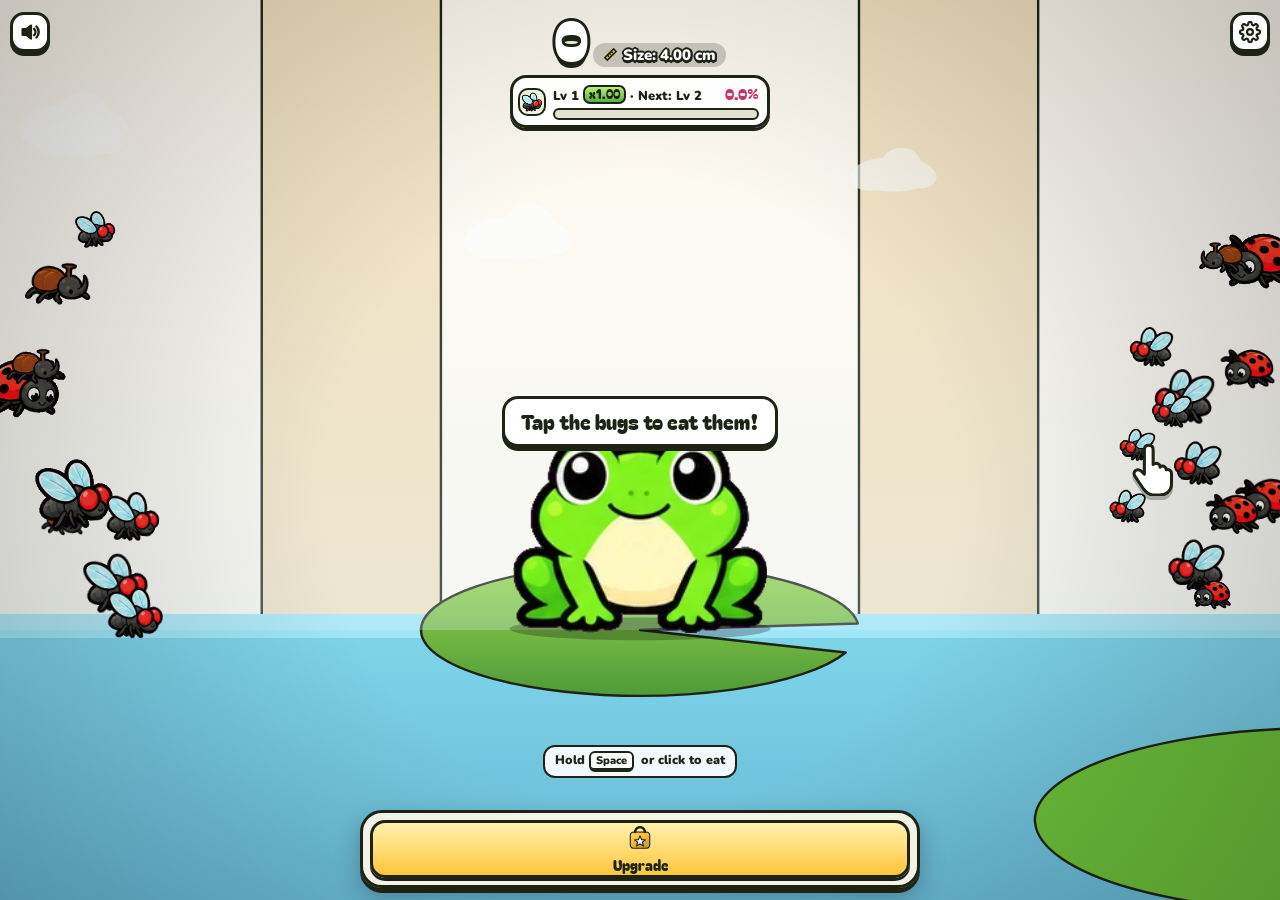
==== commit 92e75b5e: "Make the game comply with CrazyGames requirements SDK v3 loads in the head and is initialised before" ====
--- a/index.html
+++ b/index.html
@@ -12,6 +12,14 @@
 <meta property="og:title" content="Frog Eats Everything">
 <meta property="og:description" content="Tap to feed a hungry frog. How big can yours get?">
 
+<script src="https://sdk.crazygames.com/crazygames-sdk-v3.js"></script>
+<script>
+/* CrazyGames SDK v3: init must finish before the game reads saves or requests ads */
+(function(){var done;window.__cgReady=new Promise(function(r){done=r});
+  try{if(window.CrazyGames&&window.CrazyGames.SDK){var t=setTimeout(done,5000);
+    window.CrazyGames.SDK.init().then(function(){window.__cgInit=true;try{window.CrazyGames.SDK.game.loadingStart()}catch(e){}}).catch(function(){}).then(function(){clearTimeout(t);done()})}
+  else done()}catch(e){done()}})();
+</script>
 <link rel="preconnect" href="https://fonts.googleapis.com">
 <link rel="preconnect" href="https://fonts.gstatic.com" crossorigin>
 <link href="https://fonts.googleapis.com/css2?family=Bagel+Fat+One&family=Nunito:wght@700;800;900&family=Playfair+Display:ital,wght@0,700;0,900;1,700&family=UnifrakturMaguntia&family=Old+Standard+TT:ital,wght@0,400;0,700;1,400&display=swap" rel="stylesheet">
@@ -451,6 +459,18 @@
 .rrow.g1 .rk{color:#e0a400}.rrow.g2 .rk{color:#8a96a8}.rrow.g3 .rk{color:#c0703a}
 button:focus-visible{outline:3px solid var(--gold);outline-offset:3px}
 @media (prefers-reduced-motion: reduce){.frenzy.on,.gulp{animation:none}}
+@media (max-height:620px){
+.hud{padding-top:5px!important}.hud .count{font-size:32px!important}.hud .sub{font-size:12px!important;margin-top:1px!important}
+.hud .chips{top:50px!important}
+.goal{margin-top:3px!important;padding:3px 7px 3px 4px!important}.goal canvas{width:22px!important;height:22px!important}
+.bar{height:9px!important;margin-top:2px!important}
+.dock{bottom:6px!important;transform:translateX(-50%) scale(.78)!important;transform-origin:50% 100%}
+.gulpwrap,.autobtn{bottom:72px!important}.keyhint{bottom:76px!important}.unlockban{top:112px!important}.frenzy{bottom:84px!important}
+.sidebtns{bottom:84px!important;gap:16px!important;transform:scale(.82);transform-origin:right bottom}
+.iconbtns{top:6px!important}}
+.adwarn{position:absolute;left:50%;top:38%;transform:translate(-50%,-50%) scale(.8);z-index:30;display:flex;align-items:center;gap:10px;background:var(--sheet);color:var(--ink);border:3px solid var(--line);border-radius:18px;box-shadow:0 5px 0 var(--line);padding:8px 16px;opacity:0;pointer-events:none;transition:opacity .15s,transform .15s}
+.adwarn.on{opacity:1;transform:translate(-50%,-50%) scale(1)}
+.adwarn small{font-weight:900;font-size:14px}.adwarn b{font:400 34px "Bagel Fat One",sans-serif;color:var(--pink-d);min-width:24px;text-align:center}
 /* ===== extras: trophies, welcome back, backup ===== */
 .atoast{position:absolute;left:50%;top:0;z-index:40;width:min(92%,340px);transform:translate(-50%,-140%);display:flex;align-items:center;gap:10px;background:linear-gradient(180deg,#fff8d6,#ffe69a);color:var(--line);border:3px solid var(--line);border-radius:20px;box-shadow:0 5px 0 var(--line);padding:8px 14px 8px 8px;pointer-events:none;transition:transform .45s cubic-bezier(.3,1.5,.5,1)}
 .atoast.on{transform:translate(-50%,calc(env(safe-area-inset-top,0px) + 14px))}
@@ -486,6 +506,7 @@
 .bkbox textarea{width:100%;resize:none;border:2.5px solid var(--line);border-radius:10px;background:var(--sheet);color:var(--ink);font:700 11px monospace;padding:6px;user-select:text;-webkit-user-select:text}
 .bkbox small{display:block;margin-top:4px;color:var(--ink-soft);min-height:14px}
 @media (prefers-reduced-motion:reduce){.atoast{transition:none}}
+#awGo,#awAd{width:min(240px,100%);display:inline-flex;justify-content:center;align-items:center;gap:6px}
 </style>
 </head>
 <body>
@@ -512,7 +533,7 @@
       <button class="sbtn chunky" id="missBtn" aria-label="Missions"><svg viewBox="0 0 24 24" fill="none" stroke="currentColor" stroke-width="2.4" stroke-linecap="round" stroke-linejoin="round"><rect x="5" y="4" width="14" height="17" rx="2" fill="#fff6c8"/><path d="M9 4h6v3H9z" fill="#ffc53a"/><path d="M8.5 11.5l1.5 1.5 3-3M8.5 16.5h7"/></svg><b class="badge" id="missBadge"></b><small>Missions</small></button>
       <button class="sbtn chunky" id="spinBtn" aria-label="Lucky spin"><svg viewBox="0 0 24 24" stroke="#1d2416" stroke-width="1.6"><circle cx="12" cy="12" r="9.5" fill="#fff"/><path d="M12 12V2.5A9.5 9.5 0 0 1 21.5 12z" fill="#ff5d8f"/><path d="M12 12h9.5A9.5 9.5 0 0 1 12 21.5z" fill="#ffc53a"/><path d="M12 12v9.5A9.5 9.5 0 0 1 2.5 12z" fill="#3dbbff"/><path d="M12 12H2.5A9.5 9.5 0 0 1 12 2.5z" fill="#7cc242"/><circle cx="12" cy="12" r="2.4" fill="#fff"/></svg><b class="badge" id="spinBadge"></b><small>Spin</small></button>
     </div>
-    <button class="offer chunky" id="offer"><svg viewBox="0 0 24 24" width="16" height="16"><path d="M7 4l13 8-13 8z" fill="currentColor"/></svg><span><b id="offerAmt">+0</b><small>food · watch ad</small></span></button>
+    <div class="adwarn" id="adWarn"><small>Ad starting in</small><b>3</b></div>
     <div class="unlockban" id="unlockBan"></div>
     <div class="dock" id="dock"></div>
     <div class="ticker" id="ticker"><div class="tlabel"><i></i><span id="tLab">FROG NEWS</span></div><div class="tscroll"><div class="ttext" id="tText"></div></div></div>
@@ -530,8 +551,7 @@
         <button class="tg" id="setSfx"><span>Sound effects</span><span class="sw"></span></button>
         <button class="tg" id="setMus"><span>Music</span><span class="sw"></span></button>
         <button class="tg" id="setLow"><span>Reduced effects<small>Fewer particles, no screen shake</small></span><span class="sw"></span></button>
-        <button class="pill chunky blue" id="setShare">Share the game</button>
-        <div class="keys" id="keyHelp"><b>Keyboard</b><span><kbd>Space</kbd> hold to eat</span><span><kbd>G</kbd> Mega gulp</span><span><kbd>U</kbd> upgrades</span><span><kbd>S</kbd> shop</span><span><kbd>K</kbd> missions</span><span><kbd>P</kbd> spin</span><span><kbd>M</kbd> map</span><span><kbd>A</kbd> auto on/off</span><span><kbd>Esc</kbd> close</span></div>
+                <div class="keys" id="keyHelp"><b>Keyboard</b><span><kbd>Space</kbd> hold to eat</span><span><kbd>G</kbd> Mega gulp</span><span><kbd>U</kbd> upgrades</span><span><kbd>S</kbd> shop</span><span><kbd>K</kbd> missions</span><span><kbd>P</kbd> spin</span><span><kbd>M</kbd> map</span><span><kbd>A</kbd> auto on/off</span><span><kbd>Esc</kbd> close</span></div>
         <button class="pill chunky" id="setRebirth" style="display:none">Rebirth now</button>
         <button class="pill chunky danger" id="setReset">Reset all progress</button>
         <div style="text-align:center;font:400 15px 'Bagel Fat One',sans-serif;opacity:.7">Frog Eats Everything</div>
@@ -552,7 +572,7 @@
     <div class="modal" id="worldModal"><div class="mcard wide"><h3>Choose Your Next World</h3><p class="mnote" style="margin-top:-4px">Every world has its own foods, bosses, look and a brand-new trick.</p><div id="worldList"></div></div></div>
     <div class="modal" id="statModal"><div class="mcard"><button class="mx chunky" data-close="statModal" aria-label="Close"><svg viewBox="0 0 24 24" width="18" height="18" fill="none" stroke="currentColor" stroke-width="3" stroke-linecap="round"><path d="M6 6l12 12M18 6L6 18"/></svg></button><h3>Your Frog</h3><div class="stats" id="statList"></div><div class="row"><button class="pill chunky" id="statClose">Close</button></div></div></div>
     <div class="modal" id="missModal"><div class="mcard"><button class="mx chunky" data-close="missModal" aria-label="Close"><svg viewBox="0 0 24 24" width="18" height="18" fill="none" stroke="currentColor" stroke-width="3" stroke-linecap="round"><path d="M6 6l12 12M18 6L6 18"/></svg></button><h3>Missions</h3><div id="missList"></div><div class="row"><button class="pill chunky" id="missClose">Close</button></div></div></div>
-    <div class="modal" id="spinModal"><div class="mcard"><button class="mx chunky" data-close="spinModal" aria-label="Close"><svg viewBox="0 0 24 24" width="18" height="18" fill="none" stroke="currentColor" stroke-width="3" stroke-linecap="round"><path d="M6 6l12 12M18 6L6 18"/></svg></button><h3>Lucky Spin</h3><div class="wheelbox"><canvas id="wheel" width="580" height="580"></canvas><div class="ptr"></div></div><div class="row"><button class="pill chunky" id="spinGo">Spin!</button><button class="pill chunky blue" id="spinAd">Spin with ad</button></div><div class="mnote" id="spinNote"></div><div class="row" style="margin-top:10px"><button class="pill chunky" id="spinClose" style="background:#fff;font-size:16px;padding:7px 18px">Close</button></div></div></div>
+    <div class="modal" id="spinModal"><div class="mcard"><button class="mx chunky" data-close="spinModal" aria-label="Close"><svg viewBox="0 0 24 24" width="18" height="18" fill="none" stroke="currentColor" stroke-width="3" stroke-linecap="round"><path d="M6 6l12 12M18 6L6 18"/></svg></button><h3>Lucky Spin</h3><div class="wheelbox"><canvas id="wheel" width="580" height="580"></canvas><div class="ptr"></div></div><div class="row"><button class="pill chunky" id="spinGo">Spin!</button><button class="pill chunky" id="spinAd">Spin with ad</button></div><div class="mnote" id="spinNote"></div><div class="row" style="margin-top:10px"><button class="pill chunky" id="spinClose" style="background:#fff;font-size:16px;padding:7px 18px">Close</button></div></div></div>
     <button class="autobtn chunky" id="autobtn"><canvas id="autoIc" width="48" height="48"></canvas><span id="autoTx">Auto on</span></button>
     <button class="shopbtn chunky" id="shopbtn"><i class="cn big"></i>Shop<b class="badge" id="shopBadge"></b></button>
     <button class="upbtn chunky" id="upbtn"><canvas id="upIc" width="60" height="60"></canvas>Upgrades<b class="badge" id="upBadge"></b></button>
@@ -778,7 +798,7 @@
 let lastBiteT=0;
 
 
-(function(){
+window.__startGame=function(){
 let NL=310,LS=0.4,EARTH_L=149;
 let NEED=/*NEED*/[344,606.1,693,1698,3158,5968,7128,7673,9036,9126,9218,9310,9405,9499,2.757e+04,3.72e+04,5.115e+04,5.345e+04,5.962e+04,1.511e+05,1.53e+05,1.545e+05,1.905e+05,1.997e+05,2.017e+05,2.08e+05,2.12e+05,2.141e+05,2.163e+05,2.185e+05,2.206e+05,2.229e+05,2.251e+05,2.274e+05,2.296e+05,2.774e+05,2.846e+05,4.083e+05,6.782e+05,1.39e+06,1.776e+06,1.981e+06,2.715e+06,3.259e+06,3.292e+06,4.46e+06,4.505e+06,4.55e+06,6.204e+06,8.245e+06,9.884e+06,1.011e+07,1.034e+07,1.044e+07,1.055e+07,1.065e+07,1.076e+07,1.627e+07,1.698e+07,2.182e+07,2.204e+07,2.795e+07,3.247e+07,3.329e+07,4.449e+07,6.556e+07,7.376e+07,1.426e+08,1.662e+08,2.576e+08,2.602e+08,2.628e+08,2.654e+08,2.681e+08,2.708e+08,2.781e+08,4.344e+08,4.39e+08,4.434e+08,7.695e+08,8.118e+08,8.201e+08,9.031e+08,9.829e+08,1.036e+09,1.245e+09,1.383e+09,1.397e+09,1.411e+09,1.507e+09,1.7e+09,2.533e+09,3.15e+09,4.068e+09,5.808e+09,1.657e+10,2.146e+10,2.167e+10,2.189e+10,2.257e+10,2.935e+10,2.965e+10,2.994e+10,3.024e+10,3.054e+10,3.085e+10,3.116e+10,3.147e+10,3.686e+10,4.331e+10,4.374e+10,4.418e+10,4.462e+10,4.665e+10,4.925e+10,5.195e+10,5.483e+10,5.792e+10,1.127e+11,1.504e+11,2.679e+11,2.943e+11,3.891e+11,4.609e+11,5.954e+11,6.643e+11,7.312e+11,8.832e+11,1.045e+12,1.43e+12,1.693e+12,1.874e+12,2.072e+12,2.285e+12,2.522e+12,2.782e+12,4.955e+12,5.915e+12,7.051e+12,7.782e+12,8.587e+12,1.025e+13,1.082e+13,1.142e+13,1.882e+13,2.248e+13,2.404e+13,2.651e+13,3.018e+13,3.187e+13,3.532e+13,3.912e+13,4.333e+13,4.8e+13,5.317e+13,5.888e+13,6.522e+13,7.225e+13,8.002e+13,8.864e+13,9.819e+13,1.088e+14,1.205e+14,1.334e+14,1.479e+14,1.638e+14,1.814e+14,2.01e+14,2.226e+14,2.466e+14,2.73e+14,3.025e+14,3.35e+14,3.713e+14,4.112e+14,4.553e+14,5.046e+14,5.59e+14,6.19e+14,6.858e+14,7.595e+14,8.414e+14,9.317e+14,1.032e+15,1.144e+15,1.267e+15,1.403e+15,1.554e+15,1.722e+15,1.907e+15,2.112e+15,2.34e+15,2.592e+15,2.871e+15,3.18e+15,3.524e+15,3.903e+15,4.322e+15,4.789e+15,5.303e+15,5.875e+15,6.506e+15,7.209e+15,7.984e+15,8.844e+15,9.796e+15,1.085e+16,1.202e+16,1.332e+16,1.475e+16,1.626e+16,1.793e+16,1.976e+16,2.179e+16,2.402e+16,2.649e+16,2.92e+16,3.219e+16,3.549e+16,3.913e+16,4.314e+16,4.755e+16,5.245e+16,5.779e+16,6.373e+16,7.024e+16,7.744e+16,8.539e+16,9.416e+16,1.038e+17,1.145e+17,1.262e+17,1.391e+17,1.533e+17,1.69e+17,1.864e+17,2.055e+17,2.265e+17,2.497e+17,2.753e+17,3.035e+17,3.346e+17,3.69e+17,4.068e+17,4.484e+17,4.943e+17,5.45e+17,6.01e+17,6.625e+17,7.303e+17,8.052e+17,8.878e+17,9.787e+17,1.079e+18,1.19e+18,1.311e+18,1.446e+18,1.594e+18,1.757e+18,1.937e+18,2.136e+18,2.355e+18,2.596e+18,2.862e+18,3.156e+18,3.478e+18,3.836e+18,4.23e+18,4.662e+18,5.14e+18,5.668e+18,6.245e+18,6.885e+18,7.593e+18,8.369e+18,9.23e+18,1.017e+19,1.122e+19,1.237e+19,1.363e+19,1.503e+19,1.657e+19,1.827e+19,2.014e+19,2.22e+19,2.448e+19,2.699e+19,2.976e+19,3.28e+19,3.616e+19,3.987e+19,4.395e+19,4.846e+19,5.342e+19,5.89e+19,6.494e+19,7.16e+19,7.893e+19,8.702e+19,9.593e+19,1.058e+20,1.166e+20,1.286e+20,1.417e+20,1.563e+20,1.723e+20,1.899e+20,2.095e+20,2.308e+20,2.544e+20];
 const NEED0=NEED.slice();
@@ -828,7 +848,13 @@
   {id:"star",ic:"sun",bg:"#fff0c4",nm:"Star power",max:5,s:150,d:30,late:1}
 ];
 let S={coins:0,hats:[],hat:null,perks:{},skins:[],skinSel:null,tongs:[],tongSel:null,eaten:0,L:0,prog:0,lv:{},muted:false,meter:0,reb:0,autoOn:true,autoBuy:false,autoGulp:false,ended:false,runT:0,last:Date.now()};
-try{const r=localStorage.getItem("hungryfrog4");if(r)S=Object.assign(S,JSON.parse(r))}catch(e){}
+const store=(()=>{
+  const sd=()=>{try{return window.__cgInit&&window.CrazyGames&&window.CrazyGames.SDK&&window.CrazyGames.SDK.data||null}catch(e){return null}};
+  return{
+    get(k){const d=sd();if(d){try{const v=d.getItem(k);if(v!=null)return v}catch(e){}}try{return localStorage.getItem(k)}catch(e){return null}},
+    set(k,v){const d=sd();if(d){try{d.setItem(k,v);return}catch(e){}}try{localStorage.setItem(k,v)}catch(e){}},
+    del(k){const d=sd();if(d){try{d.removeItem(k)}catch(e){}}try{localStorage.removeItem(k)}catch(e){}}}})();
+try{const r=store.get("hungryfrog4");if(r)S=Object.assign(S,JSON.parse(r))}catch(e){}
 UPS.forEach(u=>{if(S.lv[u.id]==null)S.lv[u.id]=0});
 
 const $=id=>document.getElementById(id);
@@ -872,7 +898,7 @@
 const spaceK=()=>Math.min(1,Math.max(0,(Math.log10(frogH())-4.6)/1.6));
 const baseFrac=()=>S.world>0?0:S.earthGone?1:Math.min(1,Math.max(0,(Math.log10(frogH())-6.2)/1.0));
 const baseY=()=>{const b0=S.world>0?H-118:H*0.7;return b0+(H*0.6-b0)*baseFrac()};
-const hudBottom=()=>235;
+const hudBottom=()=>H<620?118:235;
 const camH=()=>frogH()/1.12;
 const targetZoom=()=>Math.max(60,(baseY()-hudBottom()))*(S.world>0?0.29:0.36)/camH();
 function resize(){const r=stage.getBoundingClientRect();W=r.width;H=r.height;DPR=Math.min(1.5,window.devicePixelRatio||1);cv.width=W*DPR;cv.height=H*DPR;ctx.setTransform(DPR,0,0,DPR,0,0);vignette=null}
@@ -1281,10 +1307,10 @@
 
 /* sound */
 let ac=null;
-let toneN=0,toneT=0;let userGest=false,cgMute=false;
-function tone(f0,f1,dur,type,vol){if(type==="square"||type==="sawtooth"){type="triangle";vol*=1.3}if(S.muted||adPause||cgMute||!userGest)return;{const n=performance.now();if(n-toneT>1000){toneT=n;toneN=0}if(++toneN>28)return}try{ac=ac||new (window.AudioContext||window.webkitAudioContext)();const t=ac.currentTime,o=ac.createOscillator(),g=ac.createGain(),fl=ac.createBiquadFilter();o.type=type||"sawtooth";fl.type="lowpass";fl.frequency.value=1000;o.frequency.setValueAtTime(f0,t);o.frequency.exponentialRampToValueAtTime(f1,t+dur);g.gain.setValueAtTime(0.0001,t);g.gain.exponentialRampToValueAtTime(vol||0.22,t+0.01);g.gain.exponentialRampToValueAtTime(0.0001,t+dur);o.connect(fl);fl.connect(g);g.connect((ac.mst||ac.destination));o.start(t);o.stop(t+dur+0.02)}catch(e){}}
+let toneN=0,toneT=0;let userGest=false,cgMute=false,adMute=false;
+function tone(f0,f1,dur,type,vol){if(type==="square"||type==="sawtooth"){type="triangle";vol*=1.3}if(S.muted||adMute||cgMute||!userGest)return;{const n=performance.now();if(n-toneT>1000){toneT=n;toneN=0}if(++toneN>28)return}try{ac=ac||new (window.AudioContext||window.webkitAudioContext)();const t=ac.currentTime,o=ac.createOscillator(),g=ac.createGain(),fl=ac.createBiquadFilter();o.type=type||"sawtooth";fl.type="lowpass";fl.frequency.value=1000;o.frequency.setValueAtTime(f0,t);o.frequency.exponentialRampToValueAtTime(f1,t+dur);g.gain.setValueAtTime(0.0001,t);g.gain.exponentialRampToValueAtTime(vol||0.22,t+0.01);g.gain.exponentialRampToValueAtTime(0.0001,t+dur);o.connect(fl);fl.connect(g);g.connect((ac.mst||ac.destination));o.start(t);o.stop(t+dur+0.02)}catch(e){}}
 let nbuf=null;
-function crunch(v){if(S.muted||adPause||cgMute||!userGest)return;try{ac=ac||new (window.AudioContext||window.webkitAudioContext)();if(!nbuf){nbuf=ac.createBuffer(1,ac.sampleRate*0.2,ac.sampleRate);const d=nbuf.getChannelData(0);for(let i=0;i<d.length;i++)d[i]=(Math.random()*2-1)*Math.pow(1-i/d.length,3)}const src=ac.createBufferSource(),bp=ac.createBiquadFilter(),g=ac.createGain();src.buffer=nbuf;bp.type="bandpass";bp.frequency.value=900+Math.random()*900;bp.Q.value=0.8;g.gain.value=v;src.connect(bp);bp.connect(g);g.connect((ac.mst||ac.destination));src.start()}catch(e){}}
+function crunch(v){if(S.muted||adMute||cgMute||!userGest)return;try{ac=ac||new (window.AudioContext||window.webkitAudioContext)();if(!nbuf){nbuf=ac.createBuffer(1,ac.sampleRate*0.2,ac.sampleRate);const d=nbuf.getChannelData(0);for(let i=0;i<d.length;i++)d[i]=(Math.random()*2-1)*Math.pow(1-i/d.length,3)}const src=ac.createBufferSource(),bp=ac.createBiquadFilter(),g=ac.createGain();src.buffer=nbuf;bp.type="bandpass";bp.frequency.value=900+Math.random()*900;bp.Q.value=0.8;g.gain.value=v;src.connect(bp);bp.connect(g);g.connect((ac.mst||ac.destination));src.start()}catch(e){}}
 const croak=p=>{p=p*(0.9+Math.random()*0.2);tone(p,p*0.45,0.13)};
 const gulpSound=()=>{tone(220,40,1.2,"sawtooth",0.3);tone(90,30,1.4,"square",0.12)};
 
@@ -1382,7 +1408,7 @@
 function levelUp(){
   const quick=performance.now()-lastLvlFx<700;lastLvlFx=performance.now();
   lvlFx=1;track("level");if(isBoss(S.L-1)){track("boss");pushNews(BOSS[chapOf(S.L-1)][1]+" has been eaten!",true)}tone(180,900,0.35,"triangle",0.12);
-  if(isBoss(S.L-1)){slowT=0.9;zoom*=1.12;const b=BOSS[chapOf(S.L-1)];texts.push({x:W/2,y:H*0.3,t:0,txt:b[1]+" eaten!",big:true,call:true});S.meter=1;crunch(0.6);flash=Math.max(flash,0.6);shake=22;confetti(60,W/2,H*0.3);if(navigator.vibrate)navigator.vibrate([80,40,160])}
+  if(isBoss(S.L-1)){try{if(CG.ok)CG.sdk.game.happytime()}catch(e){}slowT=0.9;zoom*=1.12;const b=BOSS[chapOf(S.L-1)];texts.push({x:W/2,y:H*0.3,t:0,txt:b[1]+" eaten!",big:true,call:true});S.meter=1;crunch(0.6);flash=Math.max(flash,0.6);shake=22;confetti(60,W/2,H*0.3);if(navigator.vibrate)navigator.vibrate([80,40,160])}
   if(isBoss(S.L)){const b=BOSS[chapOf(S.L)];setTimeout(()=>{texts.push({x:W/2,y:H*0.42,t:0,txt:"Boss: "+b[1]+"!",big:true,call:true});tone(300,120,0.5,"sawtooth",0.18)},900)}
   const c=chapOf(S.L);
   if(CH[c].from===S.L){
@@ -1410,7 +1436,7 @@
 }
 function showEnd(){
   S.worldsDone=S.worldsDone||{};S.worldsDone[S.world]=1;
-  cgCall("gameplayStop");try{if(CG.ok)CG.sdk.game.happytime()}catch(e){}
+  try{if(CG.ok)CG.sdk.game.happytime()}catch(e){}
   if(!S.endPaid){S.endPaid=true;S.coins+=20}
   const nx=SKINS[Math.min(SKINS.length-1,S.reb+1)];
   $("endTx").textContent=S.world>0?WORLDS[S.world].end:"And so the frog ate literally everything: the planets, the galaxies, the internet, dreams, even time. It got very quiet… and then, somehow, she got hungry again.";
@@ -1422,7 +1448,7 @@
 }
 function rebirth(w){
   progBank=0;S.endless=false;
-  cgCall("gameplayStart");midgameAd();S.endPaid=false;S.reb++;setWorld(w==null?S.world:w);chain=0;chainCol=-1;heat=0;overheat=0;S.L=0;S.prog=0;S.eaten=0;S.meter=0;S.ended=false;S.earthGone=false;S.runT=0;UPS.forEach(u=>S.lv[u.id]=0);if(S.perks.headstart){S.lv.auto=3;S.lv.sticky=2}
+  midgameAd();S.endPaid=false;S.reb++;setWorld(w==null?S.world:w);chain=0;chainCol=-1;heat=0;overheat=0;S.L=0;S.prog=0;S.eaten=0;S.meter=0;S.ended=false;S.earthGone=false;S.runT=0;UPS.forEach(u=>S.lv[u.id]=0);if(S.perks.headstart){S.lv.auto=3;S.lv.sticky=2}
   endT=-1;actives=[];objs=[];tongues=[];combo=0;goldUntil=0;zoom=targetZoom();goalDrawn=-1;
   $("endCard").classList.remove("show");save();
   for(let i=0;i<20;i++)spawnObj();
@@ -1661,20 +1687,42 @@
 const ICON_OFF='<svg viewBox="0 0 24 24" fill="none" stroke="currentColor" stroke-width="2.6" stroke-linecap="round" stroke-linejoin="round"><path d="M4 9v6h4l5 4V5L8 9z" fill="currentColor"/><path d="M17 9l5 6"/><path d="M22 9l-5 6"/></svg>';
 let muteShown=null,hudT=0,goalDrawn=-1,shopOpen=false,lastMh="";
 /* ---------- CrazyGames SDK + ads ---------- */
-const CG={sdk:null,ok:false,lastMid:Date.now()};let adPause=false;
-(function(){try{const sc=document.createElement("script");sc.src="https://sdk.crazygames.com/crazygames-sdk-v3.js";
-  sc.onload=async()=>{try{await window.CrazyGames.SDK.init();try{const G=window.CrazyGames.SDK.game;cgMute=!!(G.settings&&G.settings.muteAudio);G.addSettingsChangeListener(st=>{cgMute=!!(st&&st.muteAudio)})}catch(e){}CG.sdk=window.CrazyGames.SDK;CG.ok=CG.sdk.environment==="crazygames"||CG.sdk.environment==="local";try{CG.sdk.game.gameplayStart()}catch(e){}
-    try{if(CG.sdk.data){CG.data=CG.sdk.data;const raw=CG.data.getItem("hungryfrog4");if(raw){const c=JSON.parse(raw);if((c.last||0)>(S.last||0)+3000&&!sessionStorage.getItem("cgsync")){sessionStorage.setItem("cgsync","1");localStorage.setItem("hungryfrog4",raw);location.reload()}}else CG.data.setItem("hungryfrog4",JSON.stringify(S))}}catch(e){}}catch(e){}};
-  document.head.appendChild(sc)}catch(e){}})();
+const CG={sdk:null,ok:false,lastMid:Date.now(),adsOff:false,adblock:false};let adPause=false,adWarnOn=false;
+(function(){try{const w=window.CrazyGames;if(w&&w.SDK&&window.__cgInit){CG.sdk=w.SDK;CG.ok=CG.sdk.environment==="crazygames"||CG.sdk.environment==="local";
+  try{const G=CG.sdk.game;cgMute=!!(G.settings&&G.settings.muteAudio);G.addSettingsChangeListener(st=>{cgMute=!!(st&&st.muteAudio)})}catch(e){}
+  try{CG.sdk.ad.hasAdblock().then(r=>{CG.adblock=!!r;renderShop()}).catch(()=>{})}catch(e){}
+  try{if(CG.sdk.user&&CG.sdk.user.addAuthListener)CG.sdk.user.addAuthListener(()=>{resetting=true;location.reload()})}catch(e){}
+}}catch(e){}})();
 function cgCall(fn){try{if(CG.ok)CG.sdk.game[fn]()}catch(e){}}
+/* gameplayStart/Stop follow what the player is actually doing: any menu, popup, cutscene or ad is a break */
+let gpOn=false;
+setInterval(()=>{if(!CG.ok||S.tut==null)return;const play=!uiOpen()&&!adPause&&!adWarnOn&&!S.ended&&endT<0&&!resetting;
+  if(play&&!gpOn){gpOn=true;cgCall("gameplayStart")}else if(!play&&gpOn){gpOn=false;cgCall("gameplayStop")}},250);
+const rewardedOK=()=>!(CG.adsOff||CG.adblock);
+function adFailed(err){const c=err&&err.code;
+  const msg=c==="adblock"?"Ad blocker is on":c==="adsDisabled"?"No rewards right now":"No ad right now. Try later!";
+  texts.push({x:W/2,y:H*0.45,t:0,txt:msg,big:true});renderShop();if(typeof renderSpin==="function")renderSpin()}
 function showAd(type,reward){
   if(adPause)return;
-  const cover=$("adCover");
-  const done=ok=>{adPause=false;cover.classList.remove("on");if(reward&&(ok||type==="rewarded"))reward();renderHud(true);renderShop()};
-  if(CG.ok){adPause=true;cover.classList.add("on");$("adNote").textContent="";try{CG.sdk.ad.requestAd(type,{adStarted:()=>{adPause=true},adFinished:()=>done(true),adError:()=>done(false)})}catch(e){done(false)}}
-  else if(type==="rewarded"){adPause=true;cover.classList.add("on");$("adNote").textContent="Test mode: real ads play on CrazyGames";setTimeout(()=>done(true),1200)}
-}
-function midgameAd(){if(Date.now()-CG.lastMid<180000)return;CG.lastMid=Date.now();showAd("midgame")}
+  const cover=$("adCover");let fin=false,started=false;
+  const end=(ok,err)=>{if(fin)return;fin=true;clearTimeout(wd);adPause=false;
+    if(err&&err.code==="adsDisabled")CG.adsOff=true;if(err&&err.code==="adblock")CG.adblock=true;
+    if(adMute){adMute=false;try{if(ac&&userGest&&ac.state==="suspended")ac.resume()}catch(e){}}
+    cover.classList.remove("on");
+    if(ok){if(reward)reward()}else if(type==="rewarded")adFailed(err);
+    renderHud(true);renderShop()};
+  const wd=setTimeout(()=>{if(!started)end(false,{code:"other"})},20000);
+  if(CG.ok){adPause=true;cover.classList.add("on");$("adNote").textContent="";
+    try{CG.sdk.ad.requestAd(type,{adStarted:()=>{started=true;adMute=true;try{if(ac)ac.suspend()}catch(e){}},adFinished:()=>end(true),adError:e=>end(false,e)})}catch(e){end(false,e)}}
+  else if(type==="rewarded"){adPause=true;started=true;adMute=true;cover.classList.add("on");$("adNote").textContent="Test mode: real ads play on CrazyGames";setTimeout(()=>end(true),1200)}
+}
+/* midgame ads only at natural pauses, never while tapping, always with a visible 3 second warning */
+function midgameAd(){
+  if(!CG.ok||CG.adsOff||CG.adblock||adWarnOn||adPause||Date.now()-CG.lastMid<180000)return;
+  CG.lastMid=Date.now();adWarnOn=true;const el=$("adWarn"),num=el.querySelector("b");let n=3,waited=0;num.textContent=n;el.classList.add("on");
+  const iv=setInterval(()=>{if(--n>0){num.textContent=n;return}
+    if(holding&&waited++<8){n=1;return}
+    clearInterval(iv);el.classList.remove("on");adWarnOn=false;showAd("midgame")},1000)}
 const SHOP=[
   {id:"admoney",kind:"ad",nm:"Money Boost",ds:"",dyn:()=>"Watch an ad: triple your food (+"+fmt(moneyBoost())+")",ic:"choco",bg:"#e8ffd6",cd:180,go:()=>giveMoney()},
   {id:"adcoins",kind:"ad",nm:"Free Coins",ds:"Watch an ad for +6 coins",ic:"coin",bg:"#fff6c8",cd:120,go:()=>addCoins(6)},
@@ -1745,11 +1793,13 @@
   b.classList.toggle("owned",own&&!worn);b.classList.toggle("worn",worn);
   if(it.kind==="iap"){b.querySelector(".cpr").textContent=it.usd;return}
   if(it.dyn)b.querySelector(".cds").textContent=it.dyn();
-  if(it.kind==="ad"){const cd=Math.ceil(((adCd[it.id]||0)-Date.now())/1000);b.classList.toggle("cool",cd>0);b.disabled=cd>0;b.querySelector(".cpr").innerHTML=cd>0?"Ready in "+cd+"s":PLAY+" Watch ad";return}
+  if(it.kind==="ad"){b.style.display=CG.adsOff?"none":"";if(CG.adsOff)return;if(CG.adblock){b.disabled=true;b.querySelector(".cpr").textContent="Blocked by ad blocker";return}const cd=Math.ceil(((adCd[it.id]||0)-Date.now())/1000);b.classList.toggle("cool",cd>0);b.disabled=cd>0;b.querySelector(".cpr").innerHTML=cd>0?"Ready in "+cd+"s":PLAY+" Watch ad";return}
   b.disabled=!own&&S.coins<it.price;
   b.querySelector(".cpr").innerHTML=worn?"Wearing":own?"Wear":'<i class="cn"></i>'+it.price})}
 let storeOpen=false;
-function setStore(o){storeOpen=o;$("store").classList.toggle("open",o);if(o){renderShop();cgCall("gameplayStop")}else cgCall("gameplayStart")}
+function adSect(){const hs=[...shopEl.querySelectorAll(".ssect")].find(e=>e.textContent.indexOf("Free stuff")===0);if(hs){hs.style.display=CG.adsOff?"none":"";hs.nextElementSibling.style.display=CG.adsOff?"none":""}}
+const _rs=renderShop;renderShop=function(){_rs();adSect()};
+function setStore(o){storeOpen=o;$("store").classList.toggle("open",o);if(o)renderShop()}
 $("shopbtn").addEventListener("click",()=>setStore(true));$("closeStore").addEventListener("click",()=>setStore(false));
 $("coinChip").addEventListener("click",()=>setStore(true));
 setInterval(()=>{if(storeOpen)renderShop()},1000);
@@ -1849,7 +1899,7 @@
   c.beginPath();c.arc(0,0,r,0,TAU);c.lineWidth=10;c.stroke();for(let i=0;i<n;i++){const a=i/n*TAU-Math.PI/2-Math.PI/n;c.beginPath();c.arc(Math.cos(a)*(r-10),Math.sin(a)*(r-10),9,0,TAU);c.fillStyle="#fff";c.fill();c.lineWidth=3;c.stroke()}
   c.restore();c.beginPath();c.arc(cx,cx,44,0,TAU);c.fillStyle="#fff";c.fill();c.lineWidth=6;c.strokeStyle="#1d2416";c.stroke();SP.draw(c,"miniFrog",cx,cx+2,64,0,0)}
 const spinReady=()=>Date.now()>=(S.spinAt||0);
-function renderSpin(){const rdy=spinReady();$("spinGo").disabled=!rdy||spinning;$("spinAd").disabled=spinning;$("spinAd").style.display=rdy?"none":"";$("spinGo").textContent=rdy?"Spin free!":"Free in "+clock(((S.spinAt||0)-Date.now())/1000)}
+function renderSpin(){const rdy=spinReady();$("spinGo").disabled=!rdy||spinning;$("spinAd").disabled=spinning;$("spinAd").style.display=(rdy||!rewardedOK())?"none":"";$("spinGo").textContent=rdy?"Spin free!":"Free in "+clock(((S.spinAt||0)-Date.now())/1000)}
 function doSpin(){if(spinning)return;spinning=true;renderSpin();const n=WHEEL.length,k=Math.random()*n|0,start=wheelA,target=start+TAU*6+((-k*TAU/n)-(start%TAU)+TAU*2)%TAU,t0=performance.now(),dur=4200;let lastSeg=-1;
   (function an(now){const e=Math.min(1,(now-t0)/dur),ee=1-Math.pow(1-e,4);wheelA=start+(target-start)*ee;drawWheel();const seg=Math.floor((wheelA/(TAU/n)));if(seg!==lastSeg){lastSeg=seg;tone(1200,900,0.03,"square",0.05)}
     if(e<1)requestAnimationFrame(an);else{spinning=false;const w=WHEEL[k],r=w.go();if(typeof r==="number"){flyCoins(r,$("wheel"));$("spinNote").textContent="You won "+r+" coins!"}else $("spinNote").textContent=r;tone(600,1200,0.3,"triangle",0.2);dsparks($("wheel"),20);renderSpin()}})(t0)}
@@ -1954,8 +2004,7 @@
 $("setSfx").addEventListener("click",()=>{S.muted=!S.muted;renderSet();renderHud(true)});
 $("setMus").addEventListener("click",()=>{S.music=!S.music;renderSet()});
 $("setLow").addEventListener("click",()=>{S.lowfx=!S.lowfx;renderSet()});
-$("setShare").addEventListener("click",doShare);
-let resetArm=0;$("setReset").addEventListener("click",()=>{if(Date.now()-resetArm<3000){try{localStorage.removeItem("hungryfrog4")}catch(e){}try{if(CG.data)CG.data.removeItem("hungryfrog4")}catch(e){}resetting=true;location.reload()}else{resetArm=Date.now();$("setReset").textContent="Tap again to erase everything";setTimeout(()=>$("setReset").textContent="Reset all progress",3000)}});
+let resetArm=0;$("setReset").addEventListener("click",()=>{if(Date.now()-resetArm<3000){store.del("hungryfrog4");resetting=true;location.reload()}else{resetArm=Date.now();$("setReset").textContent="Tap again to erase everything";setTimeout(()=>$("setReset").textContent="Reset all progress",3000)}});
 let resetting=false;
 
 /* ---------- music ---------- */
@@ -1966,7 +2015,7 @@
  [120,"sawtooth",[0,12,7,12,3,12,7,12,0,12,8,12,5,12,7,12],[-24,-24,-28,-26]]];
 let musT=0,musStep=0;
 function note(f,t,d,type,v){const o=ac.createOscillator(),g=ac.createGain(),fl=ac.createBiquadFilter();fl.type="lowpass";fl.frequency.value=type==="sawtooth"?1400:2400;o.type=type;o.frequency.value=f;g.gain.setValueAtTime(0.0001,t);g.gain.exponentialRampToValueAtTime(v,t+0.02);g.gain.exponentialRampToValueAtTime(0.0001,t+d);o.connect(fl);fl.connect(g);g.connect((ac.mst||ac.destination));o.start(t);o.stop(t+d+0.05)}
-setInterval(()=>{if(!ac||S.muted||cgMute||!S.music||adPause||document.hidden||ac.state!=="running"){if(ac)musT=ac.currentTime;return}
+setInterval(()=>{if(!ac||S.muted||cgMute||!S.music||adMute||document.hidden||ac.state!=="running"){if(ac)musT=ac.currentTime;return}
   const song=SONGS[S.world]||SONGS[0],sd=60/song[0]/2;if(musT<ac.currentTime)musT=ac.currentTime+0.05;
   while(musT<ac.currentTime+0.25){const i=musStep%song[2].length,n=song[2][i];if(n!=null)note(440*Math.pow(2,n/12),musT,sd*0.85,song[1],song[1]==="square"||song[1]==="sawtooth"?0.018:0.035);
     if(i%4===0)note(440*Math.pow(2,song[3][(i/4|0)%song[3].length]/12),musT,sd*3.6,"sine",0.05);musT+=sd;musStep++}},90);
@@ -1984,11 +2033,12 @@
   if(e.code==="Enter"&&$("toast").classList.contains("show")){$("toastOk").click();return}
   if(e.code==="Space"&&paperOpen){$("pClose").click();return}
   if(uiOpen())return;
-  switch(e.code){
+  const kk=/^[a-z]$/i.test(e.key||"")?e.key.toLowerCase():(e.code.slice(0,3)==="Key"?e.code.slice(3).toLowerCase():"");
+  switch(e.code==="Space"||e.code==="Enter"?e.code:"K_"+kk){
     case"Space":case"Enter":{const x=mouse.x!=null?mouse.x:W/2,y=mouse.y!=null?mouse.y:H*0.42;holding={x,y,key:1};holdAcc=0;doTap(x,y);break}
-    case"KeyG":S.meter>=1&&startGulp();break;case"KeyU":setShop(true);break;case"KeyS":setStore(true);break;
-    case"KeyK":$("missBtn").click();break;case"KeyP":$("spinBtn").click();break;case"KeyM":document.querySelector(".goal").click();break;
-    case"KeyA":S.autoOn=!S.autoOn;renderHud(true);break}});
+    case"K_g":S.meter>=1&&startGulp();break;case"K_u":setShop(true);break;case"K_s":setStore(true);break;
+    case"K_k":$("missBtn").click();break;case"K_p":$("spinBtn").click();break;case"K_m":document.querySelector(".goal").click();break;
+    case"K_a":S.autoOn=!S.autoOn;renderHud(true);break}});
 addEventListener("keyup",e=>{if((e.code==="Space"||e.code==="Enter")&&holding&&holding.key)holding=null});
 addEventListener("blur",()=>{holding=null});
 if(matchMedia("(pointer:fine)").matches&&!(S.hintN>=3)){S.hintN=(S.hintN||0)+1;setTimeout(()=>{$("keyHint").classList.add("on");setTimeout(()=>$("keyHint").classList.remove("on"),25000)},1500)}
@@ -2111,16 +2161,12 @@
 /* ---------- Money Boost: watch an ad, triple your food ---------- */
 const moneyBoost=()=>Math.floor(Math.max(need(S.L)*0.25,S.eaten*2));
 function giveMoney(){const v=moneyBoost();S.eaten+=v;texts.push({x:W/2,y:H*0.42,t:0,txt:"+"+fmt(v)+" food!",big:true,call:true});flash=Math.max(flash,0.35);confetti(50,W/2,H*0.42);tone(500,1200,0.4,"triangle",0.22);pushNews("Frog gets a huge food delivery!",true);renderHud(true)}
-let offerT=150,offerOn=0;
-setInterval(()=>{const o=$("offer");if(offerOn>0){offerOn--;$("offerAmt").textContent="+"+fmt(moneyBoost());if(offerOn<=0||uiOpen()&&offerOn<2)o.classList.remove("on");return}
-  if(S.tut<9||!(S.unl&&S.unl.shop)||S.ended||endT>=0||uiOpen())return;if(--offerT<=0){offerT=240;offerOn=25;$("offerAmt").textContent="+"+fmt(moneyBoost());o.classList.add("on");tone(800,1000,0.1,"triangle",0.12)}},1000);
-$("offer").addEventListener("click",()=>{$("offer").classList.remove("on");offerOn=0;showAd("rewarded",giveMoney)});
 
 /* ---------- endless mode: keep growing after a world ---------- */
 $("keepBtn").addEventListener("click",()=>{$("endCard").classList.remove("show");$("endRays").classList.remove("on");
   S.endless=true;S.ended=false;endT=-1;S.L=Math.max(S.L,NL-1)+1;S.prog=0;progBank=0;objs=[];for(let i=0;i<16;i++)spawnObj();
   texts.push({x:W/2,y:H*0.42,t:0,txt:"Endless mode! Keep growing!",big:true,call:true});confetti(60,W/2,H*0.4);tone(400,1200,0.4,"triangle",0.2);
-  pushNews("Frog refuses to stop eating. Universe nervous.",true);cgCall("gameplayStart");save();renderHud(true)});
+  pushNews("Frog refuses to stop eating. Universe nervous.",true);save();renderHud(true)});
 $("setRebirth").addEventListener("click",()=>{$("setModal").classList.remove("show");rebirthCine(openWorlds)});
 setInterval(()=>{const b=$("setRebirth");if(b)b.style.display=S.endless?"":"none"},1000);
 
@@ -2481,9 +2527,9 @@
 
 $("toastOk").addEventListener("click",()=>$("toast").classList.remove("show"));
 if(S.ended)setTimeout(showEnd,300);
-else if(S.L===0&&S.eaten<1&&!S.reb&&!S.introSeen){setTimeout(introCine,200)}
-function save(){if(typeof resetting!=="undefined"&&resetting)return;S.last=Date.now();const j=JSON.stringify(S);try{localStorage.setItem("hungryfrog4",j)}catch(e){}try{if(CG.data)CG.data.setItem("hungryfrog4",j)}catch(e){}}
-setInterval(save,4000);addEventListener("visibilitychange",save);addEventListener("pagehide",save);
+else if(S.L===0&&S.eaten<1&&!S.reb&&!S.introSeen){S.introSeen=1;goldTimer=Math.min(goldTimer,7);bigTimer=Math.min(bigTimer,11)}
+function save(){if(typeof resetting!=="undefined"&&resetting)return;S.last=Date.now();store.set("hungryfrog4",JSON.stringify(S))}
+setInterval(save,10000);addEventListener("visibilitychange",save);addEventListener("pagehide",save);
 $("mute").addEventListener("click",()=>{S.muted=!S.muted;renderHud(true)});
 async function doShare(){
   const text=S.ended?"My frog ate literally everything in "+clock(S.runT)+"! Can you beat it?":"My frog is "+sizeText()+" and on level "+(S.L+1)+" of "+NL+". How big can yours get?";
@@ -2570,7 +2616,7 @@
 const tb=css("button","sbtn chunky",'<svg viewBox="0 0 24 24" fill="none" stroke="#1d2416" stroke-width="2.2" stroke-linecap="round" stroke-linejoin="round"><path d="M7 4h10v5a5 5 0 0 1-10 0z" fill="#ffc53a"/><path d="M7 6H4v2a3 3 0 0 0 3 3M17 6h3v2a3 3 0 0 1-3 3M12 14v4M8 21h8M9 18h6"/></svg><b class="badge" id="trBadge"></b><small>Trophies</small>',document.querySelector(".sidebtns"),"trophyBtn");
 tb.setAttribute("aria-label","Trophies");
 const tm=css("div","modal",'<div class="mcard trcard"><button class="mx chunky" data-close="trophyModal" aria-label="Close"><svg viewBox="0 0 24 24" width="18" height="18" fill="none" stroke="currentColor" stroke-width="3" stroke-linecap="round"><path d="M6 6l12 12M18 6L6 18"/></svg></button><h3>Trophies</h3><div class="trsum" id="trSum"></div><div class="trstats" id="trStats"></div><div class="trgrid" id="trGrid"></div></div>',stage,"trophyModal");
-const am=css("div","modal",'<div class="mcard"><h3>Welcome back!</h3><p class="mnote" id="awTx"></p><div class="awamt"><i class="cn big"></i><b id="awAmt">0</b></div><div class="row"><button class="pill chunky" id="awGo">Collect</button></div><div class="row"><button class="pill chunky blue" id="awAd" style="font-size:16px;margin-top:8px"><svg viewBox="0 0 24 24" width="14" height="14"><path d="M7 4l13 8-13 8z" fill="currentColor"/></svg> Collect x2 (watch ad)</button></div></div>',stage,"awayModal");
+const am=css("div","modal",'<div class="mcard"><h3>Welcome back!</h3><p class="mnote" id="awTx"></p><div class="awamt"><i class="cn big"></i><b id="awAmt">0</b></div><div class="row"><button class="pill chunky" id="awGo">Collect</button></div><div class="row" style="margin-top:8px"><button class="pill chunky" id="awAd"><svg viewBox="0 0 24 24" width="16" height="16"><path d="M7 4l13 8-13 8z" fill="currentColor"/></svg> Collect x2</button></div><p class="mnote" id="awNote"></p></div>',stage,"awayModal");
 
 /* ---- trophy engine ---- */
 const aToast=$("aToast"),aCv=aToast.querySelector("canvas");
@@ -2604,7 +2650,7 @@
   S.achSeen=n;renderTrBadge()}
 function openTrophies(){renderTrophies();tm.classList.add("show");save()}
 tb.addEventListener("click",openTrophies);
-addEventListener("keydown",e=>{if(e.code==="KeyT"&&!e.repeat&&!uiOpen()&&S.tut>=9)openTrophies()});
+addEventListener("keydown",e=>{const k=/^[a-z]$/i.test(e.key||"")?e.key.toLowerCase():(e.code.slice(0,3)==="Key"?e.code.slice(3).toLowerCase():"");if(k==="t"&&!e.ctrlKey&&!e.metaKey&&!e.repeat&&!uiOpen()&&S.tut>=9)openTrophies()});
 setInterval(()=>{if(S.tut>=9&&!document.hidden)checkTrophies();tb.style.display=(S.tut>=9&&(S.L>=3||S.reb||A.some(a=>S.ach[a.id])))?"":"none"},1500);
 tb.style.display="none";renderTrBadge();
 
@@ -2619,7 +2665,10 @@
   awayPending=v;ST.away=Math.max(ST.away,sec);
   $("awTx").innerHTML="Your frog snacked while you were gone for <b>"+dur(sec)+"</b>"+(sec>cap?" (max "+dur(cap)+")":"")+".";
   $("awAmt").textContent="+"+fmt(v)+" food";
+  $("awAd").style.display=CG.adsOff?"none":"";$("awAd").disabled=!!CG.adblock;
+  $("awNote").textContent=CG.adblock?"The x2 bonus is off while an ad blocker is on.":(CG.adsOff?"":"x2 plays a short ad.");
   am.classList.add("show")}
+function tryAway(sec,n){if(S.tut<9||sec<90)return;if(uiOpen()||adPause){if((n||0)<60)setTimeout(()=>tryAway(sec,(n||0)+1),1000);return}awayCalc(sec)}
 function awayGive(m){
   if(!awayPending)return;const v=awayPending*m;awayPending=0;
   S.eaten+=v;S.prog=Math.min(need(S.L)*0.95,S.prog+v);
@@ -2630,11 +2679,11 @@
 am.addEventListener("click",e=>{if(e.target===am)awayGive(1)});
 addEventListener("keydown",e=>{if(e.code==="Escape"&&am.classList.contains("show"))awayGive(1)},true);
 const loadedAway=(Date.now()-(S.last||Date.now()))/1000;
-setTimeout(()=>awayCalc(loadedAway),1800);
+setTimeout(()=>tryAway(loadedAway),2500);
 let hiddenAt=0;
 document.addEventListener("visibilitychange",()=>{
   if(document.hidden)hiddenAt=Date.now();
-  else if(hiddenAt){const sec=(Date.now()-hiddenAt)/1000;hiddenAt=0;if(!uiOpen())awayCalc(sec)}});
+  else if(hiddenAt){const sec=(Date.now()-hiddenAt)/1000;hiddenAt=0;tryAway(sec)}});
 
 /* ---- Feeding Frenzy: random timed event ---- */
 let frenzyEnd=0,frenzyNext=Date.now()+60000+Math.random()*30000;
@@ -2650,9 +2699,22 @@
   if(now<frenzyEnd){if(objs.filter(o=>!o.grab).length<42&&gulpT<=0)spawnObj();return}
   if(now>=frenzyNext&&S.tut>=9&&S.L>=4&&!S.ended&&endT<0&&!uiOpen()&&!adPause&&!document.hidden)startFrenzy()},280);
 
+/* ---- CrazyGames: resume audio after iOS interrupts it, report progress, attach feedback context ---- */
+document.addEventListener("touchend",()=>{try{if(ac&&!adMute&&(ac.state==="suspended"||ac.state==="interrupted"))ac.resume()}catch(e){}},{passive:true});
+let lastPct=-1,lastCtx="";
+function cgReport(){if(!CG.ok||S.tut<9)return;try{
+  const wn=Math.max(1,WORLDS.length),run=S.ended?0:Math.min(.99,(S.L+S.prog/need(S.L))/Math.max(1,NL-1));
+  let pct=Math.floor(Math.min(1,(nWorlds()+run)/wn)*100);if(nWorlds()<wn)pct=Math.min(99,pct);
+  if(pct>(S.cgPct||0))S.cgPct=pct;
+  if((S.cgPct||0)!==lastPct){lastPct=S.cgPct||0;CG.sdk.game.reportGameCompletedPercentage(lastPct)}
+  const c=JSON.stringify([S.L+1,S.world||0,S.reb||0]);
+  if(c!==lastCtx){lastCtx=c;CG.sdk.game.setGameContext({level:S.L+1,world:(WORLDS[S.world||0]||{}).name||"",rebirths:S.reb||0})}
+}catch(e){}}
+setInterval(cgReport,5000);setTimeout(cgReport,3000);
+
 /* ---- settings additions: haptics + backup ---- */
 const hapT=css("button","tg",'<span>Vibration<small>Haptic feedback on phones</small></span><span class="sw"></span>',null,"setHap");
-$("setReset").parentNode.insertBefore(hapT,$("setShare"));
+$("setReset").parentNode.insertBefore(hapT,$("setReset"));
 const bk=css("div","bkbox",'<b>Backup your save</b><div class="bkrow"><button class="pill chunky blue" id="bkExp">Copy code</button><button class="pill chunky blue" id="bkImp">Load code</button></div><textarea id="bkTx" rows="2" spellcheck="false" placeholder="Paste a save code here, then tap Load code"></textarea><small id="bkMsg"></small>',null);
 $("setReset").parentNode.insertBefore(bk,$("setReset"));
 const _v=navigator.vibrate&&navigator.vibrate.bind(navigator);
@@ -2671,7 +2733,7 @@
     if(raw.indexOf("FROG1:")!==0)throw 0;const o=JSON.parse(decodeURIComponent(escape(atob(raw.slice(6)))));
     if(!o||typeof o!=="object"||typeof o.L!=="number"||!o.lv)throw 0;
     if(Date.now()-impArm>4000){impArm=Date.now();bkMsg("Tap Load code again to replace your current progress.");return}
-    resetting=true;localStorage.setItem("hungryfrog4",JSON.stringify(o));try{if(CG.data)CG.data.setItem("hungryfrog4",JSON.stringify(o))}catch(e){}location.reload()
+    resetting=true;store.set("hungryfrog4",JSON.stringify(o));location.reload()
   }catch(e){bkMsg("That code didn't work. Check you copied all of it.")}});
 const kh=$("keyHelp");if(kh)kh.insertAdjacentHTML("beforeend","<span><kbd>T</kbd> trophies</span>");
 }catch(err){console.error("extras failed",err)}
@@ -2679,7 +2741,8 @@
 setWorld(S.world||0);zoom=targetZoom();
 for(let i=0;i<22;i++)spawnObj();
 renderHud(true);requestAnimationFrame(tick);
-})();
+};
+window.__cgReady.then(function(){window.__startGame();try{if(window.__cgInit)window.CrazyGames.SDK.game.loadingStop()}catch(e){}});
 </script>
 </body>
 </html>
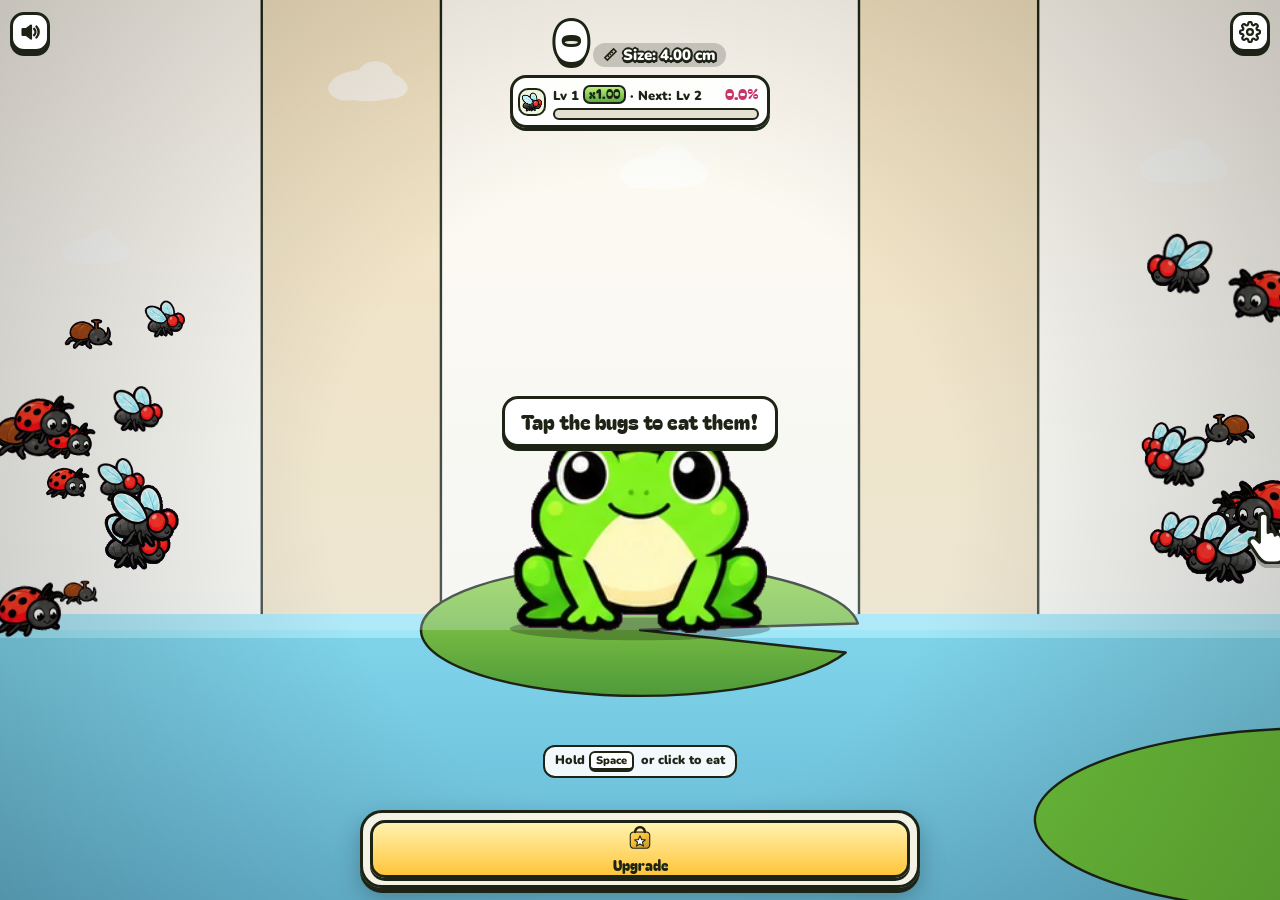
==== commit 57571401: "Add Frog Book, Frogdex, Family tree, Storm Skies world and boss patterns The Book button opens a tab" ====
--- a/index.html
+++ b/index.html
@@ -507,6 +507,47 @@
 .bkbox small{display:block;margin-top:4px;color:var(--ink-soft);min-height:14px}
 @media (prefers-reduced-motion:reduce){.atoast{transition:none}}
 #awGo,#awAd{width:min(240px,100%);display:inline-flex;justify-content:center;align-items:center;gap:6px}
+/* ===== Frog Book ===== */
+.bktabs{display:flex;gap:5px;margin:-2px 0 10px}
+.bktab{position:relative;flex:1;min-width:0;border:3px solid var(--line);border-radius:12px;background:var(--card);color:var(--ink);padding:6px 2px;font:400 14px "Bagel Fat One",sans-serif;box-shadow:0 3px 0 var(--line);cursor:pointer}
+.bktab.on{background:linear-gradient(180deg,#fff3b0,#ffc53a);color:var(--line)}
+.badge2{position:absolute;right:-6px;top:-9px;min-width:20px;height:20px;padding:0 4px;border-radius:10px;background:var(--pink);border:2px solid var(--line);color:#fff;font:900 11px/16px Nunito,sans-serif;text-align:center}
+.dxh{margin:12px 0 6px;font:400 17px "Bagel Fat One",sans-serif;color:var(--pink-d)}
+.dexgrid{display:grid;grid-template-columns:repeat(4,1fr);gap:6px}
+.dx{border:2.5px solid var(--line);border-radius:12px;background:var(--card);padding:4px 2px 5px;text-align:center;box-shadow:0 2px 0 var(--line);min-width:0}
+.dx.got{background:linear-gradient(180deg,#fff8d6,#ffefb0)}
+.dx canvas{width:100%;max-width:56px;aspect-ratio:1;display:block;margin:0 auto}
+.dx b{display:block;font-weight:900;font-size:11px;line-height:1.1;overflow:hidden;text-overflow:ellipsis;white-space:nowrap;padding:0 2px}
+.dx small{display:block;font-weight:800;font-size:9.5px;color:var(--ink-soft);line-height:1.1;overflow:hidden;text-overflow:ellipsis;white-space:nowrap;padding:0 2px}
+.ancrow{display:grid;grid-template-columns:repeat(3,1fr);gap:14px;position:relative}
+.ancrow .an:not(:last-child)::after{content:"";position:absolute;top:30px;right:-14px;width:14px;height:5px;background:var(--line);border-radius:3px}
+.an{position:relative;border:3px solid var(--line);border-radius:14px;background:var(--card);padding:6px 4px 7px;text-align:center;box-shadow:0 3px 0 var(--line);min-width:0}
+.an.has{background:linear-gradient(180deg,#e8ffd6,#c8f0a0)}.an.lock{opacity:.7}
+.an canvas{width:40px;height:40px;display:block;margin:0 auto 2px}
+.an b{display:block;font-weight:900;font-size:11.5px;line-height:1.1}
+.an .pips{display:flex;justify-content:center;gap:2px;margin:3px 0;height:8px}
+.an .pips i{width:8px;height:8px;border-radius:50%;border:1.5px solid var(--line);background:#e4e0d2}.an .pips i.on{background:var(--green)}
+.an small{display:block;font-weight:700;font-size:10px;color:var(--ink-soft);line-height:1.15;min-height:36px}
+.an button{border:2.5px solid var(--line);border-radius:10px;padding:3px 8px;font:900 11.5px Nunito,sans-serif;background:linear-gradient(180deg,#fff3b0,#ffc53a);color:var(--line);box-shadow:0 2px 0 var(--line);cursor:pointer}
+.an button:disabled{background:#d9d4c4;color:#6b6656;cursor:default}
+.chhead{display:flex;justify-content:space-between;align-items:baseline;margin:2px 2px 6px;font:400 17px "Bagel Fat One",sans-serif;color:var(--pink-d)}
+.chhead span+span{font:800 11.5px Nunito,sans-serif;color:var(--ink-soft)}
+.ch{position:relative;display:grid;grid-template-columns:1fr auto;gap:3px 10px;align-items:center;border:3px solid var(--line);border-radius:16px;background:var(--card);padding:8px 10px;margin-bottom:8px;box-shadow:0 3px 0 var(--line)}
+.ch .cht{font-weight:900;font-size:14px;grid-column:1}
+.ch .chb{grid-column:1;height:10px;border:2px solid var(--line);border-radius:8px;background:#e4e0d2;overflow:hidden}
+.ch .chb i{display:block;height:100%;background:linear-gradient(90deg,#7cc242,#b9ec6e)}
+.ch .chp{grid-column:1;font-weight:800;font-size:11.5px;color:var(--ink-soft)}
+.ch .chk{grid-column:2;grid-row:1/4;border:3px solid var(--line);border-radius:12px;padding:6px 10px;font:900 14px Nunito,sans-serif;background:#d9d4c4;color:#6b6656;display:flex;flex-direction:column;align-items:center;gap:1px;min-width:62px}
+.ch .chk em{font:800 10px Nunito,sans-serif;font-style:normal}
+.ch.done .chk{background:linear-gradient(180deg,#fff3b0,#ffc53a);color:var(--line);cursor:pointer;animation:pulse .6s ease-in-out infinite alternate;box-shadow:0 3px 0 var(--line)}
+.ch.claimed{opacity:.6}
+.ch .chrr{position:absolute;right:-6px;top:-8px;width:26px;height:26px;border-radius:50%;border:2.5px solid var(--line);background:#fff;color:var(--line);font:900 15px/1 Nunito,sans-serif;padding:0;cursor:pointer;box-shadow:0 2px 0 var(--line)}
+.ch[data-x]{}
+.mgcard{width:min(94%,390px)}
+.mgbar{display:flex;justify-content:space-between;font-weight:900;font-size:14px;margin:-2px 2px 6px}
+.mgbar b{font:400 18px "Bagel Fat One",sans-serif;color:var(--pink-d)}
+#mgCv{display:block;width:100%;aspect-ratio:360/440;border:3px solid var(--line);border-radius:14px;touch-action:none;cursor:pointer;background:#9fe0ff}
+@media (max-width:560px) and (min-height:621px){.hud .chips{top:calc(156px + env(safe-area-inset-top,0px))!important}}
 </style>
 </head>
 <body>
@@ -833,7 +874,7 @@
   {name:"Pure Gold",l:"#fff3a0",m:"#ffd23f",d:"#c98a0b",bl:"#fffbe6",bd:"#f5dc8a"},
   {name:"Rainbow",rainbow:true}
 ];
-const SKINSHOP={neon:{l:"#c8fff4",m:"#19e3c0",d:"#06786a",bl:"#f0fffb",bd:"#a8f5e6",glow:"#3fffe0"},galaxy:{l:"#b9a6ff",m:"#5a3fd6",d:"#24125a",bl:"#e6deff",bd:"#b3a2ef",glow:"#c58aff"},ghost:{l:"#ffffff",m:"#dfe8f5",d:"#9aa8c0",bl:"#ffffff",bd:"#e6eef8",ghost:1},robot:{l:"#e8eef5",m:"#9aa8b8",d:"#4a5868",bl:"#dde4ec",bd:"#b8c4d0"},candy:{l:"#ffd6ec",m:"#7ee8c8",d:"#ff7ab8",bl:"#fff4fb",bd:"#ffd0e6"},shadow:{l:"#5a4a7a",m:"#2a2140",d:"#120c22",bl:"#4a3f66",bd:"#352c50",glow:"#8a5aff"}};
+const SKINSHOP={gilded:{l:"#fff3a0",m:"#ffcf33",d:"#b87a08",bl:"#fffbe6",bd:"#f5dc8a",glow:"#ffd23f"},storm:{l:"#d6e6ff",m:"#6a86c8",d:"#2a3a78",bl:"#eef4ff",bd:"#bccaee",glow:"#ffe14a"},collector:{l:"#ffd0f0",m:"#ff7ad5",d:"#a02a80",bl:"#fff0fa",bd:"#f5c9e6",rainbow:true},ancient:{l:"#d4e8b8",m:"#7a9a5a",d:"#3a4a2a",bl:"#eef4dc",bd:"#c8d4a8",glow:"#9fe0a0"},neon:{l:"#c8fff4",m:"#19e3c0",d:"#06786a",bl:"#f0fffb",bd:"#a8f5e6",glow:"#3fffe0"},galaxy:{l:"#b9a6ff",m:"#5a3fd6",d:"#24125a",bl:"#e6deff",bd:"#b3a2ef",glow:"#c58aff"},ghost:{l:"#ffffff",m:"#dfe8f5",d:"#9aa8c0",bl:"#ffffff",bd:"#e6eef8",ghost:1},robot:{l:"#e8eef5",m:"#9aa8b8",d:"#4a5868",bl:"#dde4ec",bd:"#b8c4d0"},candy:{l:"#ffd6ec",m:"#7ee8c8",d:"#ff7ab8",bl:"#fff4fb",bd:"#ffd0e6"},shadow:{l:"#5a4a7a",m:"#2a2140",d:"#120c22",bl:"#4a3f66",bd:"#352c50",glow:"#8a5aff"}};
 const UPS=[
   {id:"sticky",ic:"tongueI",bg:"#ffd6e3",nm:"Sticky tongue",max:8,s:3,d:18},
   {id:"tongue",ic:"tripleI",bg:"#ffe3f0",nm:"Extra tongue",max:4,s:8,d:30},
@@ -867,15 +908,18 @@
 const locked=u=>false;
 const cost=u=>(S.tut<9&&u.id==="sticky"&&!S.lv.sticky)?30:Math.ceil(0.3*need(unlockL(u)));
 const maxed=u=>S.lv[u.id]>=u.max;
+let dexAdd=()=>{};
+const ancLv=id=>(S.anc&&S.anc[id])||0;
+const dexM=()=>1+0.005*Object.keys(S.dex||{}).length;
 const rebM=()=>(1+S.reb)*(S.perks&&S.perks.goldtongue?2:1)*(S.perks&&S.perks.feast?3:1);
-const lateM=()=>Math.pow(1.5,S.lv.cosmic||0)*Math.pow(2,S.lv.belly||0);
+const lateM=()=>Math.pow(1.5,S.lv.cosmic||0)*Math.pow(2,S.lv.belly||0)*(1+0.2*ancLv("hearty"))*dexM();
 const critX=()=>3+(S.lv.star||0);
 const EL=()=>S.world>0?S.L*309/(NL-1):S.L;
 const lvlM=()=>{const e=EL();return Math.pow(1.025,Math.min(e,110))*Math.pow(1.006,Math.max(0,e-110))};
 const biteVal=()=>lvlM()*Math.pow(1.15,EL()*LS)*Math.pow(2,S.lv.sticky)*Math.pow(3,S.lv.appetite)*lateM()*rebM();
 const comboCap=()=>5+S.lv.combo;
 const frenzyMult=()=>Math.min(comboCap(),1+Math.floor(combo/Math.max(5,10-S.lv.combo))*0.5);
-const critP=()=>0.12+0.05*S.lv.lucky+(S.perks&&S.perks.charm?0.1:0);
+const critP=()=>0.12+0.05*S.lv.lucky+(S.perks&&S.perks.charm?0.1:0)+0.04*ancLv("lucky");
 let actives=[];
 const bubMult=()=>Math.min(10,1+actives.reduce((a,b)=>a+b.v-1,0));
 const goldMult=()=>Date.now()<goldUntil?3:1;
@@ -976,6 +1020,7 @@
   const house=(x,b,w,h,wall,roof)=>{g.lineWidth=2.5;g.strokeStyle=L;g.fillStyle=wall;g.fillRect(x,b-h,w,h);g.strokeRect(x,b-h,w,h);g.beginPath();g.moveTo(x-6,b-h);g.lineTo(x+w/2,b-h-h*.6);g.lineTo(x+w+6,b-h);g.closePath();g.fillStyle=roof;g.fill();g.stroke();
     g.fillStyle="#bfe6ff";[[.18,.3],[.6,.3]].forEach(q=>{g.fillRect(x+w*q[0],b-h+h*q[1],w*.22,h*.24);g.strokeRect(x+w*q[0],b-h+h*q[1],w*.22,h*.24)});g.fillStyle="#7a4a2a";g.fillRect(x+w*.42,b-h*.45,w*.16,h*.45);g.strokeRect(x+w*.42,b-h*.45,w*.16,h*.45)};
   const city=(base,col,hmin,hmax,lit,wmin)=>{let x=-10;while(x<W+10){const w=(wmin||28)+R()*36,h=hmin+R()*(hmax-hmin);g.fillStyle=col;g.fillRect(x,base-h,w,h+2);if(lit)for(let yy=base-h+8;yy<base-6;yy+=11)for(let xx=x+5;xx<x+w-6;xx+=8)if(R()<lit){g.fillStyle=R()<.85?"#ffe38a":"#9fdcff";g.fillRect(xx,yy,4,6)}x+=w+2}};
+  const cfloor=(y0,c1,c2)=>{g.fillStyle=lg(y0,H,c1,c2);g.beginPath();g.moveTo(0,H);g.lineTo(0,y0);for(let x=0;x<=W+30;x+=30)g.arc(x,y0+(R()-.5)*6,22+R()*10,Math.PI,0);g.lineTo(W+30,H);g.closePath();g.fill();g.lineWidth=3;g.strokeStyle=L;g.stroke()};
   switch(S.world>0?100*S.world+ch:ch){
     case 0:{
       sky(["#4fb8ec","#9fe2fb","#e6fbff"]);sun(W*.8,H*.12,H*.04);cloud(W*.25,H*.16,40,.95);cloud(W*.7,H*.28,30,.8);
@@ -1089,6 +1134,17 @@
       for(let k=0;k<40;k++){let x=R()*W,y=R()*H;g.beginPath();g.moveTo(x,y);for(let q=0;q<4;q++){if(q%2)x+=(R()-.5)*120;else y+=(R()-.5)*120;g.lineTo(x,y)}g.stroke();g.fillStyle="#3cff8c";g.beginPath();g.arc(x,y,3,0,TAU);g.fill()}g.shadowBlur=0;
       for(let k=0;k<5;k++){g.globalAlpha=.5;SP.draw(g,"chip",R()*W,R()*H*.8,40+R()*40,0,0);g.globalAlpha=1}
       g.fillStyle="rgba(10,40,20,.8)";g.fillRect(0,H*.7,W,H);g.strokeStyle="#3cff8c";g.beginPath();g.moveTo(0,H*.7);g.lineTo(W,H*.7);g.stroke();break}
+    case 400:{sky(["#5fc8ff","#a9e6ff","#f2fbff"]);sun(W*.82,H*.12,H*.045);for(let k=0;k<7;k++)cloud(W*R(),H*(.08+R()*.35),26+R()*34,.9);
+      for(let k=0;k<3;k++){const x=W*(.15+k*.33)+R()*30,y=H*(.4+R()*.08),w=70+R()*40;g.fillStyle="#8a6a46";g.beginPath();g.moveTo(x-w/2,y);g.lineTo(x+w/2,y);g.lineTo(x+w*.15,y+w*.4);g.lineTo(x-w*.15,y+w*.4);g.closePath();g.fill();g.lineWidth=2.5;g.strokeStyle=L;g.stroke();g.fillStyle="#6cc24a";g.beginPath();g.ellipse(x,y,w/2,w*.12,0,0,TAU);g.fill();g.stroke();treeBlob(x-w*.15,y-w*.12,w*.14,"#3f9a3a")}
+      cfloor(H*.66,"#ffffff","#cfe6ff");break}
+    case 401:{sky(["#2a2f4a","#4a5476","#7a86a8"]);for(let k=0;k<10;k++){const x=R()*W,y=H*(.04+R()*.4),r=30+R()*40;g.fillStyle=["#3a405c","#444b6c","#2f3450"][k%3];g.beginPath();g.ellipse(x,y,r*1.6,r*.7,0,0,TAU);g.ellipse(x-r*.8,y+r*.15,r,r*.55,0,0,TAU);g.ellipse(x+r*.8,y+r*.1,r*1.1,r*.6,0,0,TAU);g.fill()}
+      g.strokeStyle="rgba(255,236,140,.95)";g.lineWidth=3;g.shadowColor="#ffe14a";g.shadowBlur=14;for(let k=0;k<2;k++){let x=W*(.25+k*.45),y=H*.2;g.beginPath();g.moveTo(x,y);for(let q=0;q<6;q++){x+=(R()-.5)*50;y+=H*.07;g.lineTo(x,y)}g.stroke()}g.shadowBlur=0;
+      cfloor(H*.66,"#aab4cc","#6a7494");break}
+    case 402:{sky(["#ff9ac8","#ffc9a0","#fff2cc"]);sun(W*.5,H*.4,H*.06);const cs=["#e8423f","#ff9a1f","#ffd23d","#7cc242","#3dbbff","#8a5ad6"];g.lineWidth=H*.026;cs.forEach((c,i)=>{g.strokeStyle=c;g.beginPath();g.arc(W/2,H*.72,W*.48-i*H*.026,Math.PI,TAU);g.stroke()});
+      for(let k=0;k<6;k++)cloud(W*R(),H*(.1+R()*.35),24+R()*30,.9);cfloor(H*.66,"#fff4fb","#ffd2ea");break}
+    case 403:{sky(["#02030f","#0a1240","#243a8a"]);for(let k=0;k<90;k++){g.globalAlpha=.4+R()*.6;disc(R()*W,R()*H*.7,R()*1.6+.4,"#fff")}g.globalAlpha=1;
+      glow(W*.2,H*.3,H*.25,"rgba(120,160,255,.35)");disc(W*.2,H*.3,H*.07,"#7aa6ff");for(let k=0;k<3;k++)SP.draw(g,"satellite",W*(.25+k*.25),H*(.2+R()*.25),44+R()*20,R()*.6-.3,k);
+      SP.draw(g,"rocket",W*.78,H*.34,60,.5,0);cfloor(H*.68,"#5a6a9a","#2a3560");break}
   }
   const v=g.createRadialGradient(W/2,H*.55,Math.min(W,H)*.3,W/2,H*.55,Math.max(W,H)*.85);v.addColorStop(0,"rgba(0,0,0,0)");v.addColorStop(1,"rgba(20,30,60,.18)");g.fillStyle=v;g.fillRect(0,0,W,H);
   return c;
@@ -1101,6 +1157,11 @@
   if(paintFade>0&&paintPrev>=0&&paintPrev<=5){ctx.globalAlpha=paintFade;ctx.drawImage(getPaint(paintPrev),0,0,W,H);ctx.globalAlpha=1;paintFade=Math.max(0,paintFade-dt*0.7)}
   if(S.world===2){ctx.strokeStyle="rgba(255,255,255,.55)";ctx.lineWidth=2;for(let k=0;k<26;k++){const x=(k*71)%W+Math.sin(t*2+k)*8,y=H-((t*(30+(k%5)*12)+k*137)%H);ctx.beginPath();ctx.arc(x,y,3+(k%4)*2,0,TAU);ctx.stroke()}return}
   if(S.world===3){for(let k=0;k<22;k++){const x=(k*89)%W+Math.sin(t+k)*10,y=H-((t*(40+(k%4)*20)+k*113)%H);ctx.fillStyle=k%2?"rgba(61,240,255,.8)":"rgba(255,61,208,.8)";ctx.fillRect(x,y,3,3)}return}
+  if(S.world===4){
+    ctx.strokeStyle="rgba(255,255,255,.35)";ctx.lineWidth=2;for(let k=0;k<14;k++){const y=((k*131)%(H*.6))+10,x=((k*97+t*(60+k*9))%(W+160))-80;ctx.beginPath();ctx.moveTo(x,y);ctx.lineTo(x+46,y);ctx.stroke()}
+    if(ch===1){ctx.strokeStyle="rgba(200,220,255,.55)";ctx.lineWidth=1.6;for(let k=0;k<40;k++){const x=((k*53+t*40)%(W+40)),y=((k*79+t*520)%(H+40))-20;ctx.beginPath();ctx.moveTo(x,y);ctx.lineTo(x-5,y+14);ctx.stroke()}
+      if(!S.lowfx&&Math.random()<dt*0.12)flash=Math.max(flash,0.22)}
+    return}
   clouds2.forEach(c=>{c.x+=c.sp*dt;if(c.x>1.25)c.x=-0.25;cloudS(c.x*W,c.y*H,c.s,ch===3?0.25:0.75)});
   if(ch===0){ctx.fillStyle="rgba(255,255,255,.75)";for(let k=0;k<16;k++){const x=((k*97+t*12)%W),y=H*.64+((k*53)%100)/100*H*.3;ctx.globalAlpha=Math.abs(Math.sin(t*2+k));ctx.fillRect(x,y,9,2)}ctx.globalAlpha=1}
 }
@@ -1448,7 +1509,7 @@
 }
 function rebirth(w){
   progBank=0;S.endless=false;
-  midgameAd();S.endPaid=false;S.reb++;setWorld(w==null?S.world:w);chain=0;chainCol=-1;heat=0;overheat=0;S.L=0;S.prog=0;S.eaten=0;S.meter=0;S.ended=false;S.earthGone=false;S.runT=0;UPS.forEach(u=>S.lv[u.id]=0);if(S.perks.headstart){S.lv.auto=3;S.lv.sticky=2}
+  midgameAd();S.endPaid=false;S.reb++;setWorld(w==null?S.world:w);chain=0;chainCol=-1;heat=0;overheat=0;S.L=0;S.prog=0;S.eaten=0;S.meter=0;S.ended=false;S.earthGone=false;S.runT=0;UPS.forEach(u=>S.lv[u.id]=0);if(S.perks.headstart){S.lv.auto=3;S.lv.sticky=2}S.lv.auto=Math.max(S.lv.auto,ancLv("rebate")*2);S.lv.sticky=Math.max(S.lv.sticky,ancLv("rebate"));
   endT=-1;actives=[];objs=[];tongues=[];combo=0;goldUntil=0;zoom=targetZoom();goalDrawn=-1;
   $("endCard").classList.remove("show");save();
   for(let i=0;i<20;i++)spawnObj();
@@ -1467,13 +1528,13 @@
   if(CALLS[combo]){texts.push({x:W/2,y:H*0.36,t:0,txt:CALLS[combo],big:true,call:true});shake=Math.max(shake,8);[0,70,140].forEach((d,i)=>setTimeout(()=>tone(500+i*180,700+i*200,0.12,"triangle",0.18),d))}
   const crit=Math.random()<critP(),amt=biteVal()*passMult()*frenzyMult()*heatMult()*(crit?critX():1);
   if(crit){if(Math.random()<0.4)texts.push({x:sx,y:sy-30,t:0,txt:"Crit!",crit:true});tone(900,1400,0.08,"square",0.08)}
-  const targets=nearestObjs(sx,sy,1+S.lv.tongue);
+  const thunder=S.world===4&&(++thunderN%7===0);const targets=nearestObjs(sx,sy,1+S.lv.tongue+(thunder?4:0));if(thunder)thunderFx(sx,sy);
   if(!targets.length)fireTongue(toWorld(sx,sy),null,amt);
   targets.forEach(o=>fireTongue({x:o.x,y:o.y},o,amt));
-  gain(amt*(1+0.6*Math.max(0,targets.length-1)));
+  gain(amt*(thunder?2:1)*(1+0.6*Math.max(0,targets.length-1)));
   look=toWorld(sx,sy);
   rings.push({x:sx,y:sy,t:0,life:0.35,r0:6,r1:44,w:5,c:"rgba(255,255,255,.9)"});
-  S.meter=Math.min(1,S.meter+0.006*(1+0.3*S.lv.mouth));
+  S.meter=Math.min(1,S.meter+0.006*(1+0.3*S.lv.mouth)*(1+0.25*ancLv("gulp")));
   croak(260-Math.min(150,S.L*2.5)+Math.min(combo,120)*2);
   if(navigator.vibrate)navigator.vibrate(8);
 }
@@ -1741,6 +1802,10 @@
   {id:"ghost",kind:"skin",nm:"Ghost Frog",ds:"Spooky see-through frog",price:250},
   {id:"galaxy",kind:"skin",nm:"Galaxy Frog",ds:"Made of space, glows purple",price:350},
   {id:"shadow",kind:"skin",nm:"Shadow Frog",ds:"Dark and mysterious",price:350},
+  {id:"gilded",kind:"skin",nm:"Gilded Frog",ds:"Trophy reward",price:1e12,lock:"gold50"},
+  {id:"storm",kind:"skin",nm:"Storm Frog",ds:"Trophy reward",price:1e12,lock:"world5"},
+  {id:"collector",kind:"skin",nm:"Collector Frog",ds:"Trophy reward",price:1e12,lock:"dex100"},
+  {id:"ancient",kind:"skin",nm:"Ancient Frog",ds:"Trophy reward",price:1e12,lock:"ancmax"},
   {id:"slime",kind:"tongue",nm:"Slime Tongue",ds:"Green and gooey",price:80,col:"#7cff4a"},
   {id:"gold",kind:"tongue",nm:"Golden Tongue Skin",ds:"Shiny gold",price:120,col:"#ffcf33"},
   {id:"lightning",kind:"tongue",nm:"Lightning Tongue",ds:"Electric glow",price:160,col:"#8ff5ff"},
@@ -1885,12 +1950,13 @@
 function track(k,v){let ch=false;(S.miss||[]).forEach(m=>{if(m.k!==k||m.p>=m.n)return;if(k==="combo"){if(v>m.p){m.p=Math.min(m.n,v);ch=true}}else{m.p=Math.min(m.n,m.p+(v||1));ch=true}if(m.p>=m.n&&ch){pushNews("Mission complete: "+MT[k][0].replace("{n}",m.n),true);tone(700,1100,0.15,"triangle",0.15)}});if(ch&&missOpen)renderMiss()}
 let missOpen=false;
 function renderMiss(){$("missList").innerHTML=S.miss.map((m,i)=>'<div class="mission'+(m.p>=m.n?" done":"")+'"><span class="mt">'+MT[m.k][0].replace("{n}",m.n)+'</span><button data-i="'+i+'"'+(m.p>=m.n?"":" disabled")+'><i class="cn"></i>'+m.r+'</button><span class="mb"><i style="width:'+Math.min(100,m.p/m.n*100)+'%"></i></span><span class="mp">'+(m.k==="combo"?"best x"+m.p:Math.floor(m.p)+" / "+m.n)+'</span></div>').join("")}
-$("missList").addEventListener("click",e=>{const b=e.target.closest("button[data-i]");if(!b)return;const i=+b.dataset.i,m=S.miss[i];if(m.p<m.n)return;flyCoins(m.r,b);S.mDone=(S.mDone||0)+1;S.miss[i]=newMission();renderMiss();renderHud(true)});
+$("missList").addEventListener("click",e=>{const b=e.target.closest("button[data-i]");if(!b)return;const i=+b.dataset.i,m=S.miss[i];if(m.p<m.n)return;flyCoins(Math.ceil(m.r*(1+0.25*ancLv("coins"))),b);S.mDone=(S.mDone||0)+1;S.miss[i]=newMission();renderMiss();renderHud(true)});
 $("missBtn").addEventListener("click",()=>{missOpen=true;renderMiss();$("missModal").classList.add("show")});
 $("missClose").addEventListener("click",()=>{missOpen=false;$("missModal").classList.remove("show")});
 
 /* ---------- Lucky spin ---------- */
-const WHEEL=[{t:"2",c:"#ffc53a",go:()=>2},{t:"x2 Food",c:"#ff5d8f",go:()=>{actives.push({v:2,until:Date.now()+60000});return"x2 food for 60s!"}},{t:"6",c:"#7cc242",go:()=>6},{t:"Golden",c:"#ffe14a",go:()=>{goldUntil=Date.now()+40000;return"Golden x3 for 40s!"}},{t:"4",c:"#3dbbff",go:()=>4},{t:"Gulp",c:"#b9ec6e",go:()=>{S.meter=1;return"Mega gulp ready!"}},{t:"20!",c:"#c58aff",go:()=>20},{t:"Bubbles",c:"#9fe0ff",go:()=>{for(let i=0;i<5;i++)setTimeout(spawnBubble,i*250);return"Bubble storm!"}}];
+let openMini=()=>{};
+const WHEEL=[{t:"2",c:"#ffc53a",go:()=>2},{t:"Game!",c:"#9fd8ff",go:()=>{setTimeout(()=>{$("spinModal").classList.remove("show");openMini()},1100);return"Bonus round!"}},{t:"x2 Food",c:"#ff5d8f",go:()=>{actives.push({v:2,until:Date.now()+60000});return"x2 food for 60s!"}},{t:"6",c:"#7cc242",go:()=>6},{t:"Golden",c:"#ffe14a",go:()=>{goldUntil=Date.now()+40000;return"Golden x3 for 40s!"}},{t:"4",c:"#3dbbff",go:()=>4},{t:"Gulp",c:"#b9ec6e",go:()=>{S.meter=1;return"Mega gulp ready!"}},{t:"20!",c:"#c58aff",go:()=>20},{t:"Bubbles",c:"#9fe0ff",go:()=>{for(let i=0;i<5;i++)setTimeout(spawnBubble,i*250);return"Bubble storm!"}}];
 let wheelA=0,spinning=false;
 function drawWheel(){const c=$("wheel").getContext("2d"),r=280,cx=290,n=WHEEL.length;c.clearRect(0,0,580,580);c.save();c.translate(cx,cx);c.rotate(wheelA);
   WHEEL.forEach((w,i)=>{const a0=i/n*TAU-Math.PI/2-Math.PI/n,a1=a0+TAU/n;c.beginPath();c.moveTo(0,0);c.arc(0,0,r,a0,a1);c.closePath();c.fillStyle=w.c;c.fill();c.lineWidth=6;c.strokeStyle="#1d2416";c.stroke();
@@ -1973,7 +2039,20 @@
         {hl:"Factory can\u2019t build robots fast enough",dek:"Frog eats them straight off the conveyor belt",q:[["We built 10,000 robots today. She ate 10,001.","Factory manager"],["Is she on overtime?","Union robot"]],tk:["Assembly line speeds up in panic","Gears in short supply","Overheat warnings everywhere"]},
         {hl:"Neon City goes dark",dek:"Frog eats every single light",q:[["My flying car flew into her mouth.","Commuter bot"],["It was a nice city. Very glowy.","Neon sign"]],tk:["UFOs flee the city","Holograms report fear","Power outage across the grid"]},
         {hl:"Frog vs. The Mainframe",dek:"\u201cDELETE FROG\u201d command fails",q:[["I calculated every outcome. She ate all of them.","The Mainframe"],["Have you tried turning her off and on again?","Robot IT"]],tk:["Firewall eaten","Data streams disappearing","System shutting down"]}],
-  end:"And so the frog ate the entire Neon Factory, Mainframe and all. Her belly glowed for days\u2026 and then she got hungry again."}
+  end:"And so the frog ate the entire Neon Factory, Mainframe and all. Her belly glowed for days\u2026 and then she got hungry again."},
+ {name:"Storm Skies",tag:"Up above the clouds",mech:"Thunder Bite: every 7th bite zaps 4 extra foods for double",icon:"rainbow",
+  ch:[{from:0,name:"Cloud Meadow",story:"She bounced up a beanstalk into the sky. Nobody warned the clouds.",early:["balloon","fly","ladybug","plane"],late:["plane","blimp","balloon","rainbow"]},
+      {from:15,name:"Storm Front",story:"Thunder rolls and lightning flashes. She has never been this excited.",early:["raincloud","bolt","balloon"],late:["tornado","raincloud","bolt","plane"]},
+      {from:30,name:"Rainbow Bridge",story:"A bridge of seven colors. She plans to taste every single one.",early:["rainbow","balloon","star","blimp"],late:["rainbow","star","plane","blimp"]},
+      {from:45,name:"Skyport Orbit",story:"The sky runs out. Above it, space has a snack bar.",early:["satellite","rocket","comet","star"],late:["ufo","rocket","satellite","comet"]}],
+  boss:[["blimp","The Great Blimp"],["tornado","Twister Titan"],["rainbow","Rainbow Guardian"],["ufo","The Sky Fortress"]],
+  cmp:[[0.04,"a balloon","balloon"],[0.3,"a kite","balloon"],[1.5,"a hang glider","plane"],[10,"a small plane","plane"],[60,"a blimp","blimp"],[400,"a rain cloud","raincloud"],[4000,"a tornado","tornado"],[1e5,"a thunderstorm","bolt"],[2e6,"a rainbow","rainbow"],[1e7,"the whole sky","ufo"]],
+  mapc:["#9fd8ff","#5a6a9a","#ffb36b","#0a0f3a"],deco:[["balloon","plane","blimp"],["raincloud","bolt","tornado"],["rainbow","star","blimp"],["satellite","rocket","ufo"]],
+  news:[{hl:"Frog arrives in the clouds",dek:"Balloons \u201cvery concerned\u201d about the new neighbor",q:[["I was just floating. Minding my own business.","A red balloon"],["She waved. Then she ate the plane.","Cloud meadow resident"]],tk:["Kite sales crash","Birds file noise complaint","Clouds report missing sunbeams"]},
+        {hl:"Thunderstorm cancelled",dek:"Frog eats lightning, burps thunder",q:[["I was supposed to rain today. Now I\u2019m dinner.","A raincloud"],["That was my best bolt.","Lightning"]],tk:["Umbrellas pile up unused","Weather forecast: frog","Tornado seen running away"]},
+        {hl:"Rainbow Bridge now open for snacking",dek:"All seven colors reported delicious",q:[["Red was spicy. Violet was sweet.","Frog food critic"],["There was a pot of gold at the end. Was.","Leprechaun"]],tk:["Colors disappearing one by one","Sunshowers go gray","Airlines reroute around mouth"]},
+        {hl:"Frog reaches the edge of the sky",dek:"Satellites \u201cdo not like this\u201d",q:[["We orbit this planet. She is above this planet.","A satellite"],["Houston, we have a frog.","Mission control"]],tk:["Rockets launch in the wrong direction","UFO crew requests asylum","Signal lost: frog ahead"]}],
+  end:"And so the frog ate the entire sky, from the Cloud Meadow to the Sky Fortress. She burped a tiny rainbow\u2026 and got hungry again."}
 ];
 let W0=null;
 function setWorld(w){
@@ -1983,7 +2062,11 @@
   else{const d=WORLDS[w];CH=d.ch;BOSS=d.boss;NEWS=d.news;CMP=d.cmp;MAPC=d.mapc;MAPDECO=d.deco;NL=60;EARTH_L=-1;NEED=Array.from({length:60},(_,L)=>NEED0[Math.round(L*309/59)]*0.8)}
   cmpIdx=-1;goalDrawn=-1;paintCh=-1;paintPrev=-1;
 }
-let chainCol=-1,chain=0,heat=0,overheat=0,chestTimer=12;
+let chainCol=-1,chain=0,heat=0,overheat=0,chestTimer=12,thunderN=0;
+function thunderFx(sx,sy){try{flash=Math.max(flash,0.55);shake=Math.max(shake,14);if(S.st)S.st.thunder=(S.st.thunder||0)+1;
+  texts.push({x:W/2,y:H*0.4,t:0,txt:"THUNDER BITE!",big:true,call:true,crit:true});tone(120,500,0.3,"sawtooth",0.18);tone(900,200,0.25,"square",0.1);
+  let x=sx+(Math.random()-0.5)*60;const n=14;for(let i=0;i<=n;i++){const k=i/n;x+=(sx-x)*0.25+(Math.random()-0.5)*40;parts.push({x,y:k*sy,vx:(Math.random()-0.5)*60,vy:20,t:0,life:0.45+Math.random()*0.2,r:7+Math.random()*5,c:"#ffe14a",spark:true,rot:Math.random()*3})}
+  rings.push({x:sx,y:sy,t:0,life:0.5,r0:10,r1:130,w:10,c:"rgba(255,230,90,.9)"})}catch(e){}}
 const CHAINC=["#ff5d8f","#3dbbff","#ffd23d"];
 const chainMult=()=>S.world===1?1+0.25*Math.max(0,chain-1):1;
 const heatMult=()=>S.world===3?1+3*heat:1;
@@ -2252,6 +2335,7 @@
   let mh='';if(frenzyMult()>=3)mh+='<span class="mchip fire">ON FIRE!</span>';
   if(S.world===1&&chain>0)mh+='<span class="mchip chain" style="background:'+CHAINC[chainCol]+'">Chain '+chain+' · x'+chainMult().toFixed(2)+'</span>';
   if(S.world===3)mh+='<span class="mchip" style="background:linear-gradient(90deg,'+(overheat>0?'#888':'#ff5a2a')+' '+Math.round(heat*100)+'%,#fff '+Math.round(heat*100)+'%)">'+(overheat>0?'Cooling down…':'Heat x'+heatMult().toFixed(1))+'</span>';
+  if(S.world===4){const tp=Math.round((thunderN%7)/7*100);mh+='<span class="mchip" style="background:linear-gradient(90deg,#ffe14a '+tp+'%,#fff '+tp+'%)">Thunder '+(thunderN%7)+'/7</span>'}
   if(goldMult()>1)mh+='<span class="mchip g">Golden x3 · '+Math.ceil((goldUntil-Date.now())/1000)+'s</span>';
   actives.forEach(a=>{mh+='<span class="mchip b'+a.v+'">x'+a.v+' · '+Math.ceil((a.until-Date.now())/1000)+'s</span>'});
   if(mh!==lastMh){lastMh=mh;$("mults").innerHTML=mh}
@@ -2359,17 +2443,29 @@
   else if(S.L>=(CH[6]?CH[6].from:1e9)){const p=toScreen(0,-1.42*f*jy);SP.draw(ctx,"crown",p.x+sh,p.y+sv,0.75*f*zoom,Math.sin(t*2)*0.06,0)}
 }
 
+/* boss patterns: single throw, volley, barrage from above, swirl. Later chapters mix them; low health makes bosses angrier */
+function bossPattern(m){
+  const c=chapOf(S.L),hp=1-frac(),bp=bossPos,top=hudBottom()+14;
+  const one=o=>bossShots.push(Object.assign({x:bp.x,y:bp.y,sx:bp.x,sy:bp.y,tx:m.x,ty:m.y,t:0,dur:2.1-Math.min(0.8,c*0.06),r:Math.max(16,bp.size*0.13),rot:0},o));
+  const pool=c<1?["single"]:c<3?["single","volley"]:["single","volley","barrage","swirl"];
+  let p=pool[Math.random()*pool.length|0];if(hp<0.35&&c>=1&&Math.random()<0.5)p=pool.length>2?"barrage":"volley";
+  const say=t=>texts.push({x:W/2,y:H*0.5,t:0,txt:t,big:true,call:true});
+  if(p==="volley"){say("Volley!");[-1,0,1].forEach((d,i)=>one({delay:i*0.35,tx:Math.max(40,Math.min(W-40,m.x+d*W*0.16)),dur:2.3,w:0.5}))}
+  else if(p==="barrage"){say("Barrage!");for(let i=0;i<4;i++){const x=W*(0.15+Math.random()*0.7);one({delay:i*0.28,sx:x,sy:top,x,y:top,tx:Math.max(40,Math.min(W-40,m.x+(Math.random()-0.5)*W*0.3)),ty:m.y,dur:1.5,flat:1,w:0.4})}}
+  else if(p==="swirl"){say("Swirl!");const R=bp.size*0.75;for(let i=0;i<5;i++){const a=i/5*Math.PI*2,x=bp.x+Math.cos(a)*R,y=bp.y+Math.sin(a)*R*0.6;one({delay:i*0.16,sx:x,sy:y,x,y,dur:2.5,w:0.35})}}
+  else one({})
+}
 let bossShots=[],bossAtkT=4,hurtT=0,bossTipShown=false,bossPos=null;
 function bossAttack(t,dt){
   const can=isBoss(S.L)&&S.L!==EARTH_L&&!S.ended&&endT<0&&gulpT<=0&&!uiOpen()&&!adPause&&S.tut>=9&&bossPos;
-  if(can){bossAtkT-=dt;if(bossAtkT<=0){bossAtkT=3.6+Math.random()*2.4;const m=toScreen(0,-0.66*F());
-      bossShots.push({x:bossPos.x,y:bossPos.y,sx:bossPos.x,sy:bossPos.y,tx:m.x,ty:m.y,t:0,dur:2.1-Math.min(0.8,chapOf(S.L)*0.06),r:Math.max(16,bossPos.size*0.13),rot:0});
+  if(can){bossAtkT-=dt;if(bossAtkT<=0){bossAtkT=(3.6+Math.random()*2.4)*((1-frac())<0.35?0.72:1);const m=toScreen(0,-0.66*F());
+      bossPattern(m);
       texts.push({x:bossPos.x,y:bossPos.y-bossPos.size*0.5,t:0,txt:"!",big:true});tone(300,120,0.25,"sawtooth",0.1);
       if(!bossTipShown){bossTipShown=true;texts.push({x:W/2,y:H*0.5,t:0,txt:"Tap the attacks to block!",big:true,call:true})}}}
   else if(!isBoss(S.L))bossShots=[];
   hurtT=Math.max(0,hurtT-dt*1.6);
-  for(const b of bossShots){b.t+=dt/b.dur;const k=Math.min(1,b.t),arc=Math.sin(k*Math.PI)*H*0.12;b.x=b.sx+(b.tx-b.sx)*k;b.y=b.sy+(b.ty-b.sy)*k-arc;b.rot+=dt*8;
-    if(k>=1&&!b.done){b.done=true;const loss=need(S.L)*(S.L<40?0.1:0.15);S.prog=Math.max(0,S.prog-loss);progBank=Math.max(0,progBank-loss*0.5);hurtT=1;shake=Math.max(shake,20);
+  for(const b of bossShots){if(b.delay>0){b.delay-=dt;b.hid=1;continue}b.hid=0;b.t+=dt/b.dur;const k=Math.min(1,b.t),arc=b.flat?0:Math.sin(k*Math.PI)*H*0.12;b.x=b.sx+(b.tx-b.sx)*k;b.y=b.sy+(b.ty-b.sy)*k-arc;b.rot+=dt*8;
+    if(k>=1&&!b.done){b.done=true;const loss=need(S.L)*(S.L<40?0.1:0.15)*(b.w||1);S.prog=Math.max(0,S.prog-loss);progBank=Math.max(0,progBank-loss*0.5);hurtT=1;shake=Math.max(shake,20);
       texts.push({x:W/2,y:b.ty-60,t:0,txt:"OUCH! Shrunk!",big:true,hurt:true});tone(160,60,0.4,"sawtooth",0.2);crunch(0.6);if(navigator.vibrate)try{navigator.vibrate(80)}catch(e){}
       for(let i=0;i<16;i++)parts.push({x:b.x,y:b.y,vx:(Math.random()-0.5)*500,vy:-Math.random()*400,t:0,life:0.7,r:5+Math.random()*4,c:["#ff3a3a","#ffb02e","#1d2416"][i%3],spark:true,rot:0})}
     // draw
@@ -2380,7 +2476,7 @@
   bossShots=bossShots.filter(b=>!b.done&&!b.dead);
   if(hurtT>0){const v=ctx.createRadialGradient(W/2,H/2,H*0.3,W/2,H/2,H*0.8);v.addColorStop(0,"rgba(255,0,0,0)");v.addColorStop(1,"rgba(255,0,0,"+hurtT*0.45+")");ctx.fillStyle=v;ctx.fillRect(0,0,W,H)}
 }
-function blockShot(sx,sy){for(const b of bossShots){if(Math.hypot(b.x-sx,b.y-sy)<b.r*2.4){b.dead=true;bossHit=1;texts.push({x:b.x,y:b.y-30,t:0,txt:"Blocked!",big:true});tone(700,1300,0.15,"triangle",0.16);
+function blockShot(sx,sy){for(const b of bossShots){if(b.hid)continue;if(Math.hypot(b.x-sx,b.y-sy)<b.r*2.4){b.dead=true;bossHit=1;texts.push({x:b.x,y:b.y-30,t:0,txt:"Blocked!",big:true});tone(700,1300,0.15,"triangle",0.16);
       for(let i=0;i<14;i++)parts.push({x:b.x,y:b.y,vx:(Math.random()-0.5)*420,vy:-Math.random()*380,t:0,life:0.6,r:5,c:["#fff","#ffe14a","#ff8fb0"][i%3],spark:true,rot:0});return true}}return false}
 function drawBoss(t,dt){
   const b=BOSS[chapOf(S.L)],hp=1-frac(),top=hudBottom(),bot=baseY()-F()*zoom*1.5;
@@ -2438,9 +2534,9 @@
   if(S.world===2){objs.forEach(o=>{if(o.vx&&!o.mv&&!o.grab&&o.tx==null&&gulpT<=0){o.x+=o.vx*dt;o.flip=o.vx<0;const p=toScreen(o.x,o.y);if(p.x<-60)o.x=toWorld(W+50,0).x;if(p.x>W+60)o.x=toWorld(-50,0).x}});chestTimer-=dt;if(chestTimer<=0&&endT<0&&!S.ended){spawnObj({chest:true});chestTimer=16+Math.random()*12}}
   moveFood(dt);
   if(S.world===3){heat=Math.max(0,heat-dt*0.22);if(overheat>0)overheat-=dt}
-  goldTimer-=dt;if(goldTimer<=0){spawnGolden();goldTimer=22+Math.random()*25}
+  goldTimer-=dt;if(goldTimer<=0){spawnGolden();goldTimer=(22+Math.random()*25)*(1-0.15*ancLv("gold"))}
   bigTimer-=dt;if(bigTimer<=0&&gulpT<=0){spawnObj({big:true});bigTimer=14+Math.random()*12}
-  if((S.lv.auto||S.lv.warp||(S.perks&&S.perks.buddy))&&S.autoOn&&gulpT<=0&&endT<0){autoAcc+=dt*(S.lv.auto+2*(S.lv.warp||0)+(S.perks&&S.perks.buddy?3:0));while(autoAcc>=1){autoAcc--;autoBite()}}
+  if((S.lv.auto||S.lv.warp||(S.perks&&S.perks.buddy))&&S.autoOn&&gulpT<=0&&endT<0){autoAcc+=dt*(S.lv.auto+2*(S.lv.warp||0)+(S.perks&&S.perks.buddy?3:0)+1.5*ancLv("auto"));while(autoAcc>=1){autoAcc--;autoBite()}}
   if(S.autoBuy&&S.lv.auto>=3){buyAcc+=dt;if(buyAcc>0.4){buyAcc=0;autoBuy()}}
   if(S.autoGulp&&S.lv.auto>=5&&S.meter>=1&&gulpT<=0)startGulp();
   if(S.tut===1){if(holding){tutHold+=dt;if(tutHold>1.4)S.tut=2}}
@@ -2451,7 +2547,7 @@
     gulpT-=dt;shake=Math.max(shake,6);const m=mouthW(),f=F();
     objs.forEach(o=>{if(o.grab)return;const dx=m.x-o.x,dy=m.y-o.y,d=Math.hypot(dx,dy),sp=(2.2-gulpT)*3+2;
       o.x+=dx*Math.min(1,dt*sp)-dy*dt*0.8;o.y+=dy*Math.min(1,dt*sp)+dx*dt*0.8;o.ph+=dt*10;
-      if(d<f*0.35){o.dead=true;const v=biteVal()*2*(1+0.5*S.lv.mouth)*frenzyMult()*passMult();gain(v);gulpGain+=v;if(o.gold)goldUntil=Date.now()+15000;if(o.mult)actives.push({v:o.v,until:Date.now()+12000});bite();if(Math.random()<0.5)croak(180+Math.random()*120)}});
+      if(d<f*0.35){o.dead=true;dexAdd(o);const v=biteVal()*2*(1+0.5*S.lv.mouth)*frenzyMult()*passMult();gain(v);gulpGain+=v;if(o.gold)goldUntil=Date.now()+15000;if(o.mult)actives.push({v:o.v,until:Date.now()+12000});bite();if(Math.random()<0.5)croak(180+Math.random()*120)}});
     objs=objs.filter(o=>!o.dead);
     if(gulpT<=0){const p=toScreen(0,-1.2*F());texts.push({x:W/2,y:Math.max(hudBottom()+40,p.y),t:0,txt:"+"+fmt(gulpGain),big:true});shake=16;flash=0.6}
   }
@@ -2464,7 +2560,7 @@
       tg.done=true;bite();const mp=toScreen(m.x,m.y);
       if(tg.obj){const o=tg.obj;o.dead=true;
         if(o.col!=null&&S.world===1){if(o.col===chainCol)chain=Math.min(9,chain+1);else{chain=1;chainCol=o.col}if(chain>1&&tg.amt){gain(tg.amt*(chainMult()-1))}if(chain===9){texts.push({x:W/2,y:H*0.4,t:0,txt:"Sweet chain x3!",big:true,call:true})}}
-        if(o.chest){addCoins(2,mp.x,mp.y-60);const v=biteVal()*25*passMult();gain(v);texts.push({x:W/2,y:H*0.42,t:0,txt:"Treasure! +"+fmt(v),big:true,call:true});pushNews("Treasure chest found!",true);crunch(0.5)}track("eat");if(o.mult)track("bubble");if(o.big)track("big");if(o.gold){track("gold");pushNews("Golden fly eaten! Everything worth triple",true)}if(o.mult&&o.v>=10)pushNews("x10 multiplier caught!",true);
+        if(o.chest){addCoins(2,mp.x,mp.y-60);const v=biteVal()*25*passMult();gain(v);texts.push({x:W/2,y:H*0.42,t:0,txt:"Treasure! +"+fmt(v),big:true,call:true});pushNews("Treasure chest found!",true);crunch(0.5)}track("eat");dexAdd(o);if(o.mult)track("bubble");if(o.big)track("big");if(o.gold){track("gold");pushNews("Golden fly eaten! Everything worth triple",true)}if(o.mult&&o.v>=10)pushNews("x10 multiplier caught!",true);
         if(o.big){const v=biteVal()*20*frenzyMult()*passMult();gain(v);S.meter=Math.min(1,S.meter+0.3);shake=16;flash=0.35;jv-=0.25;crunch(0.5);texts.push({x:W/2,y:H*0.42,t:0,txt:"Big snack! +"+fmt(v),big:true});for(let i=0;i<24;i++)parts.push({x:mp.x,y:mp.y,vx:(Math.random()-0.5)*700,vy:-Math.random()*600,t:0,life:1,r:7,c:["#ffc53a","#ff5d8f","#fff"][i%3],spark:true,rot:Math.random()*3})}
         else crunch(0.18);
         if(o.mult){actives.push({v:o.v,until:Date.now()+12000});flash=0.3;shake=Math.max(shake,8);texts.push({x:W/2,y:H*0.4,t:0,txt:"x"+o.v+"!",big:true});[0,60,120,180].forEach((d,i)=>setTimeout(()=>tone(600+i*150,900+i*150,0.1,"triangle",0.2),d));rings.push({x:mp.x,y:mp.y,t:0,life:0.6,r0:20,r1:Math.max(W,H)*0.7,w:12,c:BUBC[o.v][0]})}
@@ -2613,9 +2709,9 @@
 
 /* ---- DOM ---- */
 css("div","atoast",'<canvas width="96" height="96"></canvas><div class="atx"><small>Trophy unlocked!</small><b></b><span></span></div>',stage,"aToast");
-const tb=css("button","sbtn chunky",'<svg viewBox="0 0 24 24" fill="none" stroke="#1d2416" stroke-width="2.2" stroke-linecap="round" stroke-linejoin="round"><path d="M7 4h10v5a5 5 0 0 1-10 0z" fill="#ffc53a"/><path d="M7 6H4v2a3 3 0 0 0 3 3M17 6h3v2a3 3 0 0 1-3 3M12 14v4M8 21h8M9 18h6"/></svg><b class="badge" id="trBadge"></b><small>Trophies</small>',document.querySelector(".sidebtns"),"trophyBtn");
-tb.setAttribute("aria-label","Trophies");
-const tm=css("div","modal",'<div class="mcard trcard"><button class="mx chunky" data-close="trophyModal" aria-label="Close"><svg viewBox="0 0 24 24" width="18" height="18" fill="none" stroke="currentColor" stroke-width="3" stroke-linecap="round"><path d="M6 6l12 12M18 6L6 18"/></svg></button><h3>Trophies</h3><div class="trsum" id="trSum"></div><div class="trstats" id="trStats"></div><div class="trgrid" id="trGrid"></div></div>',stage,"trophyModal");
+const tb=css("button","sbtn chunky",'<svg viewBox="0 0 24 24" fill="none" stroke="#1d2416" stroke-width="2.2" stroke-linecap="round" stroke-linejoin="round"><path d="M12 6c-2-1.6-5-2-8-1.6v13c3-.4 6 0 8 1.6 2-1.6 5-2 8-1.6v-13C17 4 14 4.4 12 6z" fill="#ffc53a"/><path d="M12 6v13"/><path d="M7 9.5h2.5M7 12.5h2.5M14.5 9.5H17M14.5 12.5H17"/></svg><b class="badge" id="trBadge"></b><small>Book</small>',document.querySelector(".sidebtns"),"trophyBtn");
+tb.setAttribute("aria-label","Frog Book");
+const tm=css("div","modal",'<div class="mcard trcard"><button class="mx chunky" data-close="trophyModal" aria-label="Close"><svg viewBox="0 0 24 24" width="18" height="18" fill="none" stroke="currentColor" stroke-width="3" stroke-linecap="round"><path d="M6 6l12 12M18 6L6 18"/></svg></button><h3>Frog Book</h3><div class="bktabs" id="bkTabs"></div><div id="bkBody"></div></div>',stage,"trophyModal");
 const am=css("div","modal",'<div class="mcard"><h3>Welcome back!</h3><p class="mnote" id="awTx"></p><div class="awamt"><i class="cn big"></i><b id="awAmt">0</b></div><div class="row"><button class="pill chunky" id="awGo">Collect</button></div><div class="row" style="margin-top:8px"><button class="pill chunky" id="awAd"><svg viewBox="0 0 24 24" width="16" height="16"><path d="M7 4l13 8-13 8z" fill="currentColor"/></svg> Collect x2</button></div><p class="mnote" id="awNote"></p></div>',stage,"awayModal");
 
 /* ---- trophy engine ---- */
@@ -2630,6 +2726,7 @@
   if(navigator.vibrate)try{navigator.vibrate([30,30,60])}catch(e){}
   setTimeout(()=>{aToast.classList.remove("on");setTimeout(()=>{tShowing=false;nextToast()},450)},3100)}
 function checkTrophies(){
+  unlockSkins();
   const got=[];A.forEach(a=>{if(S.ach[a.id])return;let v=0;try{v=a.fn()}catch(e){}if(v>=a.n){S.ach[a.id]=Date.now();got.push(a)}});
   if(!got.length)return;
   let coins=0;got.forEach(a=>coins+=a.r);
@@ -2637,8 +2734,10 @@
   if(got.length>2){tq.push({spr:"crown",nm:got.length+" trophies!",ds:"Reward: "+coins+" coins",head:"Trophies unlocked!"})}
   else got.forEach(a=>tq.push({spr:a.spr,nm:a.nm,ds:a.r?a.ds+" · +"+a.r+" coins":a.ds}));
   nextToast();renderTrBadge();renderHud(true);save()}
-function renderTrBadge(){const n=A.filter(a=>S.ach[a.id]).length,u=n-S.achSeen;$("trBadge").textContent=u>0?u:"";tb.classList.toggle("ready",u>0)}
+let badgeExtra=()=>0;
+function renderTrBadge(){const n=A.filter(a=>S.ach[a.id]).length,u=n-S.achSeen+badgeExtra();$("trBadge").textContent=u>0?u:"";tb.classList.toggle("ready",u>0)}
 function renderTrophies(){
+  $("bkBody").innerHTML='<div class="trsum" id="trSum"></div><div class="trstats" id="trStats"></div><div class="trgrid" id="trGrid"></div>';
   const n=A.filter(a=>S.ach[a.id]).length;
   $("trSum").innerHTML='<b>'+n+' / '+A.length+'</b> collected<span class="trbar"><i style="width:'+(n/A.length*100)+'%"></i></span>';
   const tiles=[["Eaten ever",fmt(ST.eatenAll)],["Things eaten",fmt(ST.items)],["Play time",dur(ST.playT)],["Best level",ST.bestL||1],["Bosses beaten",ST.bosses],["Rebirths",S.reb||0],["Best combo","x"+prec(ST.maxCombo||1)],["Frenzies",ST.frenzies]];
@@ -2648,7 +2747,7 @@
     return'<div class="tr'+(done?" got":"")+'"><canvas width="96" height="96" data-s="'+a.spr+'"></canvas><div class="trt"><b>'+esc(a.nm)+'</b><span>'+esc(a.ds)+'</span>'+(done?'<em>'+(a.r?'+'+a.r+' coins · ':'')+new Date(S.ach[a.id]).toLocaleDateString()+'</em>':'<span class="trbar"><i style="width:'+pc+'%"></i></span>')+'</div></div>'}).join("");
   g.querySelectorAll("canvas").forEach(c=>iconTo(c,c.dataset.s,!c.parentNode.classList.contains("got")));
   S.achSeen=n;renderTrBadge()}
-function openTrophies(){renderTrophies();tm.classList.add("show");save()}
+function openTrophies(){openBook()}
 tb.addEventListener("click",openTrophies);
 addEventListener("keydown",e=>{const k=/^[a-z]$/i.test(e.key||"")?e.key.toLowerCase():(e.code.slice(0,3)==="Key"?e.code.slice(3).toLowerCase():"");if(k==="t"&&!e.ctrlKey&&!e.metaKey&&!e.repeat&&!uiOpen()&&S.tut>=9)openTrophies()});
 setInterval(()=>{if(S.tut>=9&&!document.hidden)checkTrophies();tb.style.display=(S.tut>=9&&(S.L>=3||S.reb||A.some(a=>S.ach[a.id])))?"":"none"},1500);
@@ -2660,7 +2759,7 @@
   if(S.tut<9||S.ended||sec<90)return;
   const cap=4*3600,s=Math.min(sec,cap);
   const bites=1+S.lv.auto+2*(S.lv.warp||0)+(S.perks&&S.perks.buddy?3:0);
-  const v=Math.min(biteVal()*bites*s*0.2,need(S.L)*1.5);
+  const v=Math.min(biteVal()*bites*s*0.2,need(S.L)*1.5)*(1+0.5*ancLv("time"));
   if(!(v>=1))return;
   awayPending=v;ST.away=Math.max(ST.away,sec);
   $("awTx").innerHTML="Your frog snacked while you were gone for <b>"+dur(sec)+"</b>"+(sec>cap?" (max "+dur(cap)+")":"")+".";
@@ -2688,9 +2787,9 @@
 /* ---- Feeding Frenzy: random timed event ---- */
 let frenzyEnd=0,frenzyNext=Date.now()+60000+Math.random()*30000;
 function startFrenzy(){
-  frenzyEnd=Date.now()+12000;frenzyNext=Date.now()+75000+Math.random()*60000;ST.frenzies++;
+  const fsec=12+4*ancLv("frenzy");frenzyEnd=Date.now()+fsec*1000;frenzyNext=Date.now()+75000+Math.random()*60000;ST.frenzies++;
   actives.push({v:2,until:frenzyEnd});for(let i=0;i<14;i++)spawnObj();
-  unlockBanner("Feeding Frenzy! x2 food for 12 seconds");texts.push({x:W/2,y:H*0.44,t:0,txt:"FEEDING FRENZY!",big:true,call:true});
+  unlockBanner("Feeding Frenzy! x2 food for "+fsec+" seconds");texts.push({x:W/2,y:H*0.44,t:0,txt:"FEEDING FRENZY!",big:true,call:true});
   flash=Math.max(flash,.5);shake=Math.max(shake,10);confetti(40,W/2,H*0.4);
   [0,90,180,270].forEach((d,i)=>setTimeout(()=>tone(500+i*140,760+i*170,.12,"triangle",.2),d));
   if(navigator.vibrate)try{navigator.vibrate([40,30,40,30,120])}catch(e){}}
@@ -2701,12 +2800,12 @@
 
 /* ---- CrazyGames: resume audio after iOS interrupts it, report progress, attach feedback context ---- */
 document.addEventListener("touchend",()=>{try{if(ac&&!adMute&&(ac.state==="suspended"||ac.state==="interrupted"))ac.resume()}catch(e){}},{passive:true});
-let lastPct=-1,lastCtx="";
+let lastPct=-1,lastCtx="",cgMax=0;
 function cgReport(){if(!CG.ok||S.tut<9)return;try{
   const wn=Math.max(1,WORLDS.length),run=S.ended?0:Math.min(.99,(S.L+S.prog/need(S.L))/Math.max(1,NL-1));
   let pct=Math.floor(Math.min(1,(nWorlds()+run)/wn)*100);if(nWorlds()<wn)pct=Math.min(99,pct);
-  if(pct>(S.cgPct||0))S.cgPct=pct;
-  if((S.cgPct||0)!==lastPct){lastPct=S.cgPct||0;CG.sdk.game.reportGameCompletedPercentage(lastPct)}
+  cgMax=Math.max(cgMax,pct);
+  if(cgMax!==lastPct){lastPct=cgMax;CG.sdk.game.reportGameCompletedPercentage(lastPct)}
   const c=JSON.stringify([S.L+1,S.world||0,S.reb||0]);
   if(c!==lastCtx){lastCtx=c;CG.sdk.game.setGameContext({level:S.L+1,world:(WORLDS[S.world||0]||{}).name||"",rebirths:S.reb||0})}
 }catch(e){}}
@@ -2735,7 +2834,241 @@
     if(Date.now()-impArm>4000){impArm=Date.now();bkMsg("Tap Load code again to replace your current progress.");return}
     resetting=true;store.set("hungryfrog4",JSON.stringify(o));location.reload()
   }catch(e){bkMsg("That code didn't work. Check you copied all of it.")}});
-const kh=$("keyHelp");if(kh)kh.insertAdjacentHTML("beforeend","<span><kbd>T</kbd> trophies</span>");
+const kh=$("keyHelp");if(kh)kh.insertAdjacentHTML("beforeend","<span><kbd>T</kbd> Frog Book</span>");
+/* =====================================================================
+   FROG BOOK: Daily challenges, Frogdex, Family tree (Ancestors),
+   Snack Catch bonus round, trophy skins
+   ===================================================================== */
+const hash=str=>{let h=2166136261;for(let i=0;i<str.length;i++){h^=str.charCodeAt(i);h=Math.imul(h,16777619)}return h>>>0};
+const dexCount=()=>Object.keys(S.dex||{}).length;
+
+/* ---------- Frogdex ---------- */
+const DEXN={fly:"Fly",beetle:"Beetle",ladybug:"Ladybug",snail:"Snail",fish:"Fish",duck:"Duck",chick:"Chick",car:"Car",bus:"Bus",house:"House",tree:"Tree",city:"City",castle:"Castle",mountain:"Mountain",volcano:"Volcano",earth:"Earth",moon:"Moon",saturn:"Saturn",sun:"Sun",star:"Star",comet:"Comet",galaxy:"Galaxy",clock:"Clock",calendar:"Calendar",hourglass:"Hourglass",coffee:"Coffee",pizza:"Pizza",donut:"Donut",controller:"Game pad",phone:"Phone",apple:"Apple",banana:"Banana",watermelon:"Watermelon",strawberry:"Strawberry",cat:"Cat",dog:"Dog",fishbowl:"Fish bowl",whale:"Whale",octopus:"Octopus",submarine:"Submarine",plane:"Plane",blimp:"Blimp",balloon:"Balloon",raincloud:"Rain cloud",tornado:"Tornado",rainbow:"Rainbow",bolt:"Lightning",blackhole:"Black hole",wormhole:"Wormhole",pulsar:"Pulsar",laptop:"Laptop",wifi:"Wi-Fi",cursor:"Cursor",play:"Play button",sheep:"Sheep",pillow:"Pillow",nightmoon:"Night moon",dreamcloud:"Dream cloud",robotI:"Robot",satellite:"Satellite",rocket:"Rocket",asteroid:"Asteroid",lollipop:"Lollipop",gummy:"Gummy bear",candycane:"Candy cane",cupcake:"Cupcake",icecream:"Ice cream",choco:"Chocolate",cake:"Cake",jelly:"Jellyfish",crab:"Crab",shark:"Shark",shell:"Seashell",chest:"Treasure",gear:"Gear",battery:"Battery",chip:"Microchip",drone:"Drone",ufo:"UFO",goldfly:"Golden fly"};
+const dexName=id=>DEXN[id]||id.charAt(0).toUpperCase()+id.slice(1);
+function dexList(){
+  if(dexList.c)return dexList.c;
+  const out=[],seen=new Set();
+  const addSet=(chs,reg)=>chs.forEach(ch=>ch.early.concat(ch.late).forEach(sp=>{if(!seen.has(sp)){seen.add(sp);out.push({id:sp,reg,at:ch.name})}}));
+  addSet((typeof W0!=="undefined"&&W0)?W0.CH:CH,"Frog Planet");
+  WORLDS.forEach(w=>{if(w.ch)addSet(w.ch,w.name)});
+  COSMIC.forEach(sp=>{if(!seen.has(sp)){seen.add(sp);out.push({id:sp,reg:"Space",at:"The cosmos"})}});
+  out.push({id:"goldfly",reg:"Everywhere",at:"Rare and shiny"});
+  return dexList.c=out}
+const DEXMS=[[0.1,3,0],[0.25,6,0],[0.5,10,1],[0.75,20,0],[1,40,2]];
+function dexMilestones(){
+  const tot=dexList().length,f=Math.min(tot,dexCount());S.dexMs=S.dexMs||{};
+  DEXMS.forEach(m=>{if(S.dexMs[m[0]]||f<Math.ceil(tot*m[0]))return;S.dexMs[m[0]]=1;S.coins+=m[1];S.ancBonus=(S.ancBonus||0)+m[2];
+    unlockBanner("Frogdex "+Math.round(m[0]*100)+"%! <b>+"+m[1]+" coins</b>"+(m[2]?" and "+m[2]+" Ancestor point"+(m[2]>1?"s":""):""));tone(500,1100,.25,"triangle",.2);renderHud(true)})}
+dexAdd=function(o){
+  if(!o||o.mult)return;const id=o.gold?"goldfly":o.spr;if(!id)return;const d=S.dex||(S.dex={});
+  if(d[id]){d[id]++;return}
+  d[id]=1;S.dexNew=(S.dexNew||0)+1;
+  const now=performance.now();if(now-(dexAdd.t||0)>2200){dexAdd.t=now;texts.push({x:W/2,y:H*0.5,t:0,txt:"Frogdex: "+dexName(id)+"!",coin:true})}
+  dexMilestones()};
+function iconDex(cv,id,found){
+  const g=cv.getContext("2d");g.clearRect(0,0,cv.width,cv.height);g.save();
+  if(!found){try{g.filter="brightness(0)"}catch(e){}g.globalAlpha=.3}
+  SP.draw(g,id==="goldfly"?"fly":id,cv.width/2,cv.height/2,cv.width*.74,0,id==="goldfly"?-1:0);g.restore()}
+function renderDex(){
+  S.dexNew=0;const L=dexList(),tot=L.length,f=L.filter(e=>S.dex&&S.dex[e.id]).length;
+  let h='<div class="trsum"><b>'+f+' / '+tot+'</b> discovered<span class="trbar"><i style="width:'+(f/tot*100)+'%"></i></span></div>'
+   +'<p class="mnote" style="margin:6px 0 10px">Eat something new to add it. Frogdex bonus: <b>+'+(f*0.5).toFixed(1)+'% food</b> forever. Rewards at 10%, 25%, 50%, 75% and 100%.</p>';
+  let reg=null;L.forEach(e=>{if(e.reg!==reg){if(reg!==null)h+='</div>';reg=e.reg;h+='<h4 class="dxh">'+esc(reg)+'</h4><div class="dexgrid">'}
+    const got=S.dex&&S.dex[e.id];h+='<div class="dx'+(got?" got":"")+'"><canvas width="96" height="96" data-s="'+e.id+'" data-k="'+(got?1:0)+'"></canvas><b>'+(got?esc(dexName(e.id)):"???")+'</b><small>'+(got?"x"+fmt(got):esc(e.at))+'</small></div>'});
+  h+='</div>';$("bkBody").innerHTML=h;
+  $("bkBody").querySelectorAll("canvas").forEach(c=>iconDex(c,c.dataset.s,c.dataset.k==="1"))}
+
+/* ---------- Family tree (Ancestors): points come from rebirths, finished worlds and special rewards ---------- */
+const ANC=[
+ {b:"Feast",nodes:[
+  {id:"hearty",nm:"Hearty Meals",ic:"pizza",max:5,cost:1,eff:l=>"+"+l*20+"% food"},
+  {id:"gold",nm:"Golden Heritage",ic:"fly",v:-1,max:3,cost:2,eff:l=>"Golden flies "+l*15+"% more often"},
+  {id:"time",nm:"Time Capsule",ic:"hourglass",max:3,cost:3,eff:l=>"Welcome-back food +"+l*50+"%"}]},
+ {b:"Hunt",nodes:[
+  {id:"lucky",nm:"Lucky Lineage",ic:"star",max:3,cost:2,eff:l=>"+"+l*4+"% crit chance"},
+  {id:"gulp",nm:"Gulp Genes",ic:"mouthI",max:3,cost:2,eff:l=>"Mega gulp fills "+l*25+"% faster"},
+  {id:"frenzy",nm:"Frenzy Blood",ic:"rainbow",max:3,cost:2,eff:l=>"Feeding Frenzy lasts +"+l*4+"s"}]},
+ {b:"Legacy",nodes:[
+  {id:"rebate",nm:"Head Start",ic:"robotI",max:3,cost:2,eff:l=>"Rebirths begin with Auto "+l*2+" and Sticky "+l},
+  {id:"coins",nm:"Coin Collector",ic:"chest",max:3,cost:2,eff:l=>"Mission coins +"+l*25+"%"},
+  {id:"auto",nm:"Ancient Hunger",ic:"gear",max:4,cost:3,eff:l=>"+"+(l*1.5)+" auto bites a second"}]}];
+const ANCN=ANC.reduce((a,b)=>a.concat(b.nodes),[]);
+const ancSpent=()=>ANCN.reduce((a,n)=>a+n.cost*ancLv(n.id),0);
+const ancTotal=()=>(S.reb||0)+nWorlds()+(S.ancBonus||0);
+const ancFree=()=>ancTotal()-ancSpent();
+function buyAnc(id){
+  const n=ANCN.find(x=>x.id===id),br=ANC.find(b=>b.nodes.includes(n)),i=br.nodes.indexOf(n);
+  if(!n||ancLv(id)>=n.max||ancFree()<n.cost||(i>0&&ancLv(br.nodes[i-1].id)<1))return;
+  S.anc=S.anc||{};S.anc[id]=ancLv(id)+1;tone(500,1000,.2,"triangle",.2);renderAnc();renderTrBadge();renderHud(true);save()}
+let resetAncT=0;
+function renderAnc(){
+  S.ancSeen=ancTotal();const free=ancFree();
+  let h='<div class="trsum"><b>'+free+'</b> Ancestor point'+(free===1?"":"s")+' to spend</div><p class="mnote" style="margin:4px 0 10px">Earn a point for every rebirth and every world you finish. Upgrades are permanent. Each upgrade unlocks the next one in its row.</p>';
+  ANC.forEach(br=>{h+='<h4 class="dxh">'+br.b+'</h4><div class="ancrow">';
+    br.nodes.forEach((n,i)=>{const lv=ancLv(n.id),locked=i>0&&ancLv(br.nodes[i-1].id)<1,full=lv>=n.max,can=!locked&&!full&&free>=n.cost;
+      h+='<div class="an'+(locked?" lock":"")+(lv?" has":"")+'"><canvas width="80" height="80" data-s="'+n.ic+'" data-v="'+(n.v||0)+'"></canvas><b>'+n.nm+'</b>'
+        +'<span class="pips">'+Array.from({length:n.max},(_,k)=>'<i class="'+(k<lv?"on":"")+'"></i>').join("")+'</span>'
+        +'<small>'+(full?esc(n.eff(lv)):locked?"Unlock the upgrade before it":esc(n.eff(lv+1)))+'</small>'
+        +'<button data-an="'+n.id+'"'+(can?"":" disabled")+'>'+(full?"Max":locked?"Locked":n.cost+" pt"+(n.cost>1?"s":""))+'</button></div>'});
+    h+='</div>'});
+  h+='<div class="row" style="margin-top:12px"><button class="pill chunky" id="ancReset" style="font-size:15px;padding:8px 16px">Refund all points</button></div>';
+  $("bkBody").innerHTML=h;
+  $("bkBody").querySelectorAll("canvas").forEach(c=>{const g=c.getContext("2d");SP.draw(g,c.dataset.s,40,40,60,0,+c.dataset.v)})}
+$("bkBody").addEventListener("click",e=>{
+  const a=e.target.closest("[data-an]");if(a){buyAnc(a.dataset.an);return}
+  if(e.target.id==="ancReset"){if(Date.now()-resetAncT>3000){resetAncT=Date.now();e.target.textContent="Tap again to refund everything";return}S.anc={};renderAnc();renderTrBadge();renderHud(true);save()}
+});
+
+/* ---------- Daily and weekly challenges ---------- */
+const GROUPS={bugs:["bugs",["fly","beetle","ladybug","snail"]],sweets:["sweets",["lollipop","gummy","candycane","cupcake","icecream","choco","cake","donut"]],sea:["sea creatures",["fish","jelly","crab","shark","shell","octopus","whale","submarine"]],tech:["gadgets",["robotI","drone","gear","battery","chip","controller","phone","laptop"]],sky:["sky things",["balloon","plane","blimp","raincloud","tornado","rainbow","bolt","rocket","satellite","ufo","comet","star"]],fruit:["fruit",["apple","banana","watermelon","strawberry"]],pets:["pets",["cat","dog","duck","chick","sheep"]]};
+const GOF={};Object.keys(GROUPS).forEach(k=>GROUPS[k][1].forEach(sp=>{(GOF[sp]=GOF[sp]||[]).push(k)}));
+const CT=[{k:"items",t:"Eat {n} things",b:110,e:1.1},{k:"bubble",t:"Catch {n} multiplier bubbles",b:5,e:.6},{k:"gold",t:"Catch {n} golden flies",b:3,e:.6},{k:"big",t:"Eat {n} big snacks",b:4,e:.6},{k:"gulp",t:"Use Mega gulp {n} times",b:3,e:.55},{k:"level",t:"Level up {n} times",b:6,e:.6},{k:"combo",t:"Reach a x{n} combo",b:3,e:1}];
+const WT=[{k:"items",t:"Eat {n} things",b:1400,e:1.1},{k:"level",t:"Level up {n} times",b:60,e:.6},{k:"bubble",t:"Catch {n} multiplier bubbles",b:40,e:.6},{k:"gold",t:"Catch {n} golden flies",b:20,e:.6},{k:"gulp",t:"Use Mega gulp {n} times",b:20,e:.55},{k:"big",t:"Eat {n} big snacks",b:35,e:.6}];
+const worldFoods=()=>{const set=new Set(),c=chapOf(S.L);[CH[c],CH[c+1]].forEach(ch=>{if(ch)ch.early.concat(ch.late).forEach(x=>set.add(x))});return set};
+const dayKey=()=>new Date().toISOString().slice(0,10);
+const weekStart=()=>{const d=new Date(),day=(d.getUTCDay()+6)%7;return Date.UTC(d.getUTCFullYear(),d.getUTCMonth(),d.getUTCDate()-day)};
+const weekKey=()=>new Date(weekStart()).toISOString().slice(0,10);
+const tierN=()=>1+Math.min(7,(S.reb||0)*0.6+S.L/70);
+function mkChal(slot,R){
+  const pool=CT.slice(),wf=worldFoods();
+  Object.keys(GROUPS).forEach(k=>{const m=GROUPS[k][1].filter(x=>wf.has(x)).length;if(m>=2)pool.push({k:"grp:"+k,t:"Eat {n} "+GROUPS[k][0],b:Math.max(8,Math.round(34*Math.min(1,m/wf.size*2.2))),e:1.1})});
+  const d=pool[Math.floor(R()*pool.length)],mul=[0.6,1,1.6][slot],rw=[4,6,9][slot];
+  let n=d.k==="combo"?Math.min(comboCap(),[2.5,3.5,4.5][slot]):Math.max(1,Math.round(d.b*mul*Math.pow(tierN(),d.e)));
+  return{k:d.k,t:d.t,n,p:0,r:rw,c:0}}
+function mkWeekly(R){const d=WT[Math.floor(R()*WT.length)];return{k:d.k,t:d.t,n:Math.round(d.b*Math.pow(tierN(),d.e)),p:0,r:30,c:0}}
+function chalSync(){
+  const dk=dayKey(),wk=weekKey();let ch=S.chal;if(!ch)ch=S.chal={};
+  if(ch.d!==dk){ch.d=dk;ch.list=[0,1,2].map(i=>mkChal(i,rng(hash(dk+i))));ch.sweep=0;ch.rr=[0,0,0]}
+  if(ch.w!==wk){ch.w=wk;ch.wk=mkWeekly(rng(hash(wk)))}}
+function chalTrack(k,v){
+  if(!S.chal||!S.chal.list)return;if(k==="eat")k="items";
+  const hit=c=>{if(c.c||c.p>=c.n||c.k!==k)return;if(k==="combo"){if(v>c.p)c.p=Math.min(c.n,v)}else c.p=Math.min(c.n,c.p+(v||1))};
+  S.chal.list.forEach(hit);if(S.chal.wk)hit(S.chal.wk)}
+const _dexAdd2=dexAdd;
+dexAdd=function(o){_dexAdd2(o);if(!o||o.mult)return;const id=o.gold?"goldfly":o.spr;(GOF[id]||[]).forEach(g=>chalTrack("grp:"+g,1))};
+const _track2=track;
+track=function(k,v){chalTrack(k,v);return _track2(k,v)};
+const chalReady=()=>{const c=S.chal;if(!c||!c.list)return 0;let n=c.list.filter(x=>!x.c&&x.p>=x.n).length;if(c.wk&&!c.wk.c&&c.wk.p>=c.wk.n)n++;if(!c.sweep&&c.list.every(x=>x.c))n++;return n};
+const mgReady=()=>Date.now()>=(S.mgAt||0);
+const hms=ms=>{ms=Math.max(0,ms);const h=Math.floor(ms/3600000),m=Math.floor(ms%3600000/60000);return h>0?h+"h "+m+"m":m+"m "+Math.floor(ms%60000/1000)+"s"};
+const nextMidnight=()=>{const d=new Date();return Date.UTC(d.getUTCFullYear(),d.getUTCMonth(),d.getUTCDate()+1)};
+let chalSig="";
+function chalCard(c,key,extra){
+  const done=c.p>=c.n,txt=c.t.replace("{n}",c.k==="combo"?String(+c.n.toFixed(1)):fmt(c.n)),pc=Math.min(100,c.p/c.n*100);
+  return'<div class="ch'+(c.c?" claimed":done?" done":"")+'"><span class="cht">'+esc(txt)+'</span>'
+   +'<span class="chb"><i style="width:'+pc+'%"></i></span><span class="chp">'+(c.k==="combo"?(+Math.min(c.p,c.n).toFixed(1))+" / "+(+c.n.toFixed(1)):fmt(Math.min(c.p,c.n))+" / "+fmt(c.n))+'</span>'
+   +'<button class="chk" data-cl="'+key+'"'+(done&&!c.c?"":" disabled")+'><i class="cn"></i>'+(c.c?"Done":c.r)+(key==="w"&&!c.c?'<em>+1 pt</em>':'')+'</button>'+(extra||"")+'</div>'}
+function renderChal(){
+  chalSync();const c=S.chal;chalSig=JSON.stringify([c.list,c.wk,c.sweep,mgReady()]);
+  let h='<div class="chhead"><span>Today</span><span id="chTime">Resets in '+hms(nextMidnight()-Date.now())+'</span></div>';
+  c.list.forEach((x,i)=>{h+=chalCard(x,"d"+i,(!x.c&&x.p===0&&!c.rr[i])?'<button class="chrr" data-rr="'+i+'" aria-label="Swap challenge" title="Swap for another">&#8635;</button>':'')});
+  const all=c.list.every(x=>x.c);
+  h+='<div class="ch sweep'+(c.sweep?" claimed":all?" done":"")+'"><span class="cht">Finish all three for a bonus</span><span class="chp">8 coins and x2 food for a minute</span><button class="chk" data-cl="s"'+(all&&!c.sweep?"":" disabled")+'><i class="cn"></i>'+(c.sweep?"Done":"8")+'</button></div>';
+  h+='<div class="chhead" style="margin-top:12px"><span>This week</span><span id="chTimeW">Resets in '+hms(weekStart()+7*86400000-Date.now())+'</span></div>'+chalCard(c.wk,"w");
+  h+='<div class="chhead" style="margin-top:12px"><span>Bonus round</span></div><div class="ch"><span class="cht">Snack Catch</span><span class="chp">Tap falling snacks for 15 seconds. Win coins and food.</span><button class="chk" data-mg="1"'+(mgReady()?"":" disabled")+'>'+(mgReady()?"Play":hms((S.mgAt||0)-Date.now()))+'</button></div>';
+  $("bkBody").innerHTML=h}
+function claimChal(key){
+  const c=S.chal;if(!c)return;
+  if(key==="s"){if(c.sweep||!c.list.every(x=>x.c))return;c.sweep=1;addCoins(8);actives.push({v:2,until:Date.now()+60000});unlockBanner("Daily sweep! <b>x2 food for 1 minute</b>")}
+  else{const x=key==="w"?c.wk:c.list[+key.slice(1)];if(!x||x.c||x.p<x.n)return;x.c=1;addCoins(x.r);
+    if(key==="w"){S.ancBonus=(S.ancBonus||0)+1;ST.weekly=(ST.weekly||0)+1;unlockBanner("Weekly done! <b>+1 Ancestor point</b>")}else ST.chal=(ST.chal||0)+1}
+  tone(600,1200,.2,"triangle",.2);confetti(20,W/2,H*0.4);renderChal();renderTrBadge();renderHud(true);save()}
+$("bkBody").addEventListener("click",e=>{
+  const a=e.target.closest("[data-cl]");if(a){claimChal(a.dataset.cl);return}
+  const r=e.target.closest("[data-rr]");if(r){const i=+r.dataset.rr,c=S.chal;if(c.rr[i]||c.list[i].p)return;c.rr[i]=1;c.list[i]=mkChal(i,rng(hash(dayKey()+"rr"+i+Date.now())));renderChal();save();return}
+  if(e.target.closest("[data-mg]")){if(!mgReady())return;tm.classList.remove("show");openMini()}});
+setInterval(()=>{
+  if(S.tut>=9)chalSync();
+  if(!tm.classList.contains("show")||S.bookTab!=="chal")return;
+  const t=$("chTime");if(t)t.textContent="Resets in "+hms(nextMidnight()-Date.now());const tw=$("chTimeW");if(tw)tw.textContent="Resets in "+hms(weekStart()+7*86400000-Date.now());
+  const c=S.chal;if(c&&c.list&&JSON.stringify([c.list,c.wk,c.sweep,mgReady()])!==chalSig)renderChal()},1000);
+
+/* ---------- Snack Catch bonus round ---------- */
+const mg=css("div","modal",'<div class="mcard mgcard"><button class="mx chunky" data-close="mgModal" aria-label="Close"><svg viewBox="0 0 24 24" width="18" height="18" fill="none" stroke="currentColor" stroke-width="3" stroke-linecap="round"><path d="M6 6l12 12M18 6L6 18"/></svg></button><h3>Snack Catch</h3><div class="mgbar"><span>Score <b id="mgScore">0</b></span><span id="mgStreak"></span><span>Time <b id="mgTime">15</b></span></div><canvas id="mgCv" width="360" height="440"></canvas><p class="mnote" id="mgNote">Tap the falling snacks! Stars are worth 5, clocks add time.</p><div class="row"><button class="pill chunky" id="mgGo">Start</button></div></div>',stage,"mgModal");
+const mgc=$("mgCv"),mgx=mgc.getContext("2d");let MG=null,mgRaf=0;
+function mgDraw(t){
+  const g=mgx,w=mgc.width,h=mgc.height;const sk=g.createLinearGradient(0,0,0,h);sk.addColorStop(0,"#5fc8ff");sk.addColorStop(1,"#dff6ff");g.fillStyle=sk;g.fillRect(0,0,w,h);
+  g.fillStyle="rgba(255,255,255,.8)";[[60,70,34],[250,110,28],[160,40,22]].forEach(c=>{g.beginPath();g.ellipse(c[0]+Math.sin(t*0.4+c[0])*8,c[1],c[2]*1.6,c[2]*.6,0,0,6.3);g.fill()});
+  g.fillStyle="#6cc24a";g.fillRect(0,h-46,w,46);g.strokeStyle="#1d2416";g.lineWidth=3;g.beginPath();g.moveTo(0,h-46);g.lineTo(w,h-46);g.stroke();
+  if(!MG)return;
+  MG.items.forEach(o=>SP.draw(g,o.spr==="goldstar"?"star":o.spr,o.x,o.y,o.r*2.1,Math.sin(t*3+o.ph)*.2,o.spr==="goldstar"?1:o.v));
+  if(MG.tg&&MG.tg.t>0){g.strokeStyle="#1d2416";g.lineWidth=11;g.lineCap="round";g.beginPath();g.moveTo(w/2,h-76);g.lineTo(MG.tg.x,MG.tg.y);g.stroke();g.strokeStyle="#ff5d8f";g.lineWidth=6;g.stroke()}
+  const hop=MG.hop>0?Math.abs(Math.sin(MG.hop*12))*8:0;SP.draw(g,"miniFrog",w/2,h-62-hop,104,0,0);
+  MG.pops.forEach(p=>{g.globalAlpha=Math.max(0,1-p.t*1.6);g.font='24px "Bagel Fat One",sans-serif';g.textAlign="center";g.lineWidth=6;g.lineJoin="round";g.strokeStyle="#1d2416";g.strokeText(p.s,p.x,p.y-p.t*50);g.fillStyle=p.c||"#fff";g.fillText(p.s,p.x,p.y-p.t*50);g.globalAlpha=1})}
+function mgStep(now){
+  if(!mg.classList.contains("show")||!MG){mgRaf=0;return}
+  const dt=Math.min(.05,(now-(MG.last||now))/1000);MG.last=now;const t=now/1000;
+  if(MG.state==="play"){
+    MG.t-=dt;MG.hop=Math.max(0,MG.hop-dt);if(MG.tg)MG.tg.t-=dt;
+    MG.spawn-=dt;if(MG.spawn<=0){MG.spawn=Math.max(.26,.62-(15-MG.t)*.022);
+      const r=Math.random(),list=foodsAt(Math.min(NL-1,S.L)),spr=r<.1?"goldstar":r<.16?"clock":list[Math.random()*list.length|0];
+      MG.items.push({x:34+Math.random()*292,y:-30,vy:(100+Math.random()*70)*(1+(15-MG.t)*.035),r:spr==="clock"?24:28,spr,v:Math.random()*4|0,ph:Math.random()*6})}
+    MG.items.forEach(o=>o.y+=o.vy*dt);
+    if(MG.items.some(o=>o.y>mgc.height-40))MG.items=MG.items.filter(o=>o.y<=mgc.height-40);
+    MG.pops.forEach(p=>p.t+=dt);MG.pops=MG.pops.filter(p=>p.t<.7);
+    $("mgTime").textContent=Math.max(0,Math.ceil(MG.t));$("mgScore").textContent=MG.score;$("mgStreak").textContent=MG.streak>=5?"Streak x2":"";
+    if(MG.t<=0)mgEnd()}
+  mgDraw(t);mgRaf=requestAnimationFrame(mgStep)}
+function mgEnd(){
+  MG.state="done";const sc=MG.score,coins=Math.min(10,Math.max(1,Math.round(sc/8))),food=Math.floor(moneyBoost()*Math.min(1,sc/80)*0.5);
+  S.coins+=coins;S.eaten+=food;S.prog=Math.min(need(S.L)*0.95,S.prog+food);S.mgAt=Date.now()+900000;
+  ST.mini=(ST.mini||0)+1;ST.miniBest=Math.max(ST.miniBest||0,sc);
+  $("mgNote").innerHTML="<b>Score "+sc+"!</b> +"+coins+" coin"+(coins>1?"s":"")+(food?" and +"+fmt(food)+" food":"");$("mgGo").textContent="Close";$("mgGo").style.display="";
+  tone(500,1100,.25,"triangle",.2);confetti(30,W/2,H*0.4);renderHud(true);save()}
+mgc.addEventListener("pointerdown",ev=>{
+  if(!MG||MG.state!=="play")return;const r=mgc.getBoundingClientRect(),x=(ev.clientX-r.left)*mgc.width/r.width,y=(ev.clientY-r.top)*mgc.height/r.height;
+  let best=null,bd=1e9;MG.items.forEach(o=>{const d=Math.hypot(o.x-x,o.y-y);if(d<o.r*1.35&&d<bd){bd=d;best=o}});
+  if(!best){MG.streak=0;MG.pops.push({s:"miss",x,y,t:0,c:"#ffb3b3"});return}
+  MG.items=MG.items.filter(o=>o!==best);MG.streak++;
+  if(best.spr==="clock"){MG.t=Math.min(20,MG.t+2);MG.pops.push({s:"+2s",x:best.x,y:best.y,t:0,c:"#9fe0ff"})}
+  else{const v=(best.spr==="goldstar"?5:1)*(MG.streak>=5?2:1);MG.score+=v;MG.pops.push({s:"+"+v,x:best.x,y:best.y,t:0,c:best.spr==="goldstar"?"#ffe14a":"#fff"})}
+  MG.tg={x:best.x,y:best.y,t:.12};MG.hop=.25;tone(700+Math.min(MG.streak,10)*60,1000+Math.min(MG.streak,10)*60,.07,"triangle",.14)});
+$("mgGo").addEventListener("click",()=>{
+  if(MG&&MG.state==="done"){mg.classList.remove("show");MG=null;return}
+  MG={state:"play",t:15,score:0,items:[],pops:[],spawn:.2,streak:0,hop:0,tg:null,last:0};$("mgGo").style.display="none";$("mgNote").textContent="Go go go!";
+  if(!mgRaf)mgRaf=requestAnimationFrame(mgStep)});
+openMini=function(){
+  if(S.tut<9||uiOpen())return;MG={state:"ready",items:[],pops:[],hop:0,tg:null};$("mgScore").textContent="0";$("mgTime").textContent="15";$("mgStreak").textContent="";$("mgGo").textContent="Start";$("mgGo").style.display="";$("mgNote").textContent="Tap the falling snacks! Stars are worth 5, clocks add time.";
+  mg.classList.add("show");if(!mgRaf)mgRaf=requestAnimationFrame(mgStep)};
+
+/* ---------- trophy skins + shop lock text ---------- */
+const SKINLOCK=[["gold50","gilded","Gilded Frog"],["world5","storm","Storm Frog"],["dex100","collector","Collector Frog"],["ancmax","ancient","Ancient Frog"]];
+function unlockSkins(){SKINLOCK.forEach(x=>{if(S.ach[x[0]]&&!S.skins.includes(x[1])){S.skins.push(x[1]);tq.push({spr:"crown",nm:x[2]+" unlocked!",ds:"Wear it in the Shop",head:"New frog skin"});nextToast()}})}
+const _rs3=renderShop;renderShop=function(){_rs3();SHOP.forEach(it=>{if(!it.lock)return;const b=$("s-"+it.sid);if(!b)return;if(S.skins.includes(it.id))return;const a=A.find(q=>q.id===it.lock);b.disabled=true;b.querySelector(".cds").textContent="Earn the trophy: "+(a?a.nm:"?");b.querySelector(".cpr").textContent="Locked"})};
+
+/* ---------- more trophies ---------- */
+add("dex10","apple","Curious Frog","Discover 10 Frogdex entries",()=>dexCount(),10,3);
+add("dex25","strawberry","Collector","Discover 25 Frogdex entries",()=>dexCount(),25,6);
+add("dex50","cat","Naturalist","Discover 50 Frogdex entries",()=>dexCount(),50,10);
+add("dex100","crown","Frogdex Master","Discover every Frogdex entry",()=>dexCount()>=dexList().length?1:0,1,30);
+add("anc1","gear","Family Tree","Spend an Ancestor point",()=>ancSpent(),1,3);
+add("anc10","heart","Ancestral Power","Spend 10 Ancestor points",()=>ancSpent(),10,10);
+add("ancmax","crown","Ancient Wisdom","Max out an Ancestor upgrade",()=>ANCN.some(n=>ancLv(n.id)>=n.max)?1:0,1,15);
+add("chal1","calendar","Daily Grind","Claim a daily challenge",()=>ST.chal||0,1,3);
+add("chal25","hourglass","Challenge Accepted","Claim 25 daily challenges",()=>ST.chal||0,25,12);
+add("week1","star","Weekly Winner","Claim a weekly challenge",()=>ST.weekly||0,1,6);
+add("mini1","controller","Snack Catcher","Play a bonus round",()=>ST.mini||0,1,3);
+add("mini10","controller","Arcade Frog","Play 10 bonus rounds",()=>ST.mini||0,10,10);
+add("miniscore","bolt","Quick Tongue","Score 60 in a bonus round",()=>ST.miniBest||0,60,8);
+add("world5","rainbow","Storm Chaser","Finish Storm Skies",()=>S.worldsDone&&S.worldsDone[4]?1:0,1,30);
+add("thunder50","bolt","Thunder Thief","Land 50 Thunder Bites",()=>S.st.thunder||0,50,10);
+
+/* ---------- Frog Book shell ---------- */
+const TABS=[["chal","Daily"],["dex","Frogdex"],["tr","Trophies"],["anc","Family"]];
+function tabBadge(t){return t==="chal"?chalReady():t==="dex"?(S.dexNew||0):t==="tr"?(A.filter(a=>S.ach[a.id]).length-S.achSeen):t==="anc"?Math.max(0,ancFree()):0}
+function renderBook(){
+  const t=S.bookTab||"chal";
+  $("bkTabs").innerHTML=TABS.map(x=>{const n=tabBadge(x[0]);return'<button class="bktab'+(x[0]===t?" on":"")+'" data-t="'+x[0]+'">'+x[1]+(n>0?'<b class="badge2">'+(n>99?"99+":n)+'</b>':"")+'</button>'}).join("");
+  ({chal:renderChal,dex:renderDex,tr:renderTrophies,anc:renderAnc})[t]();renderTrBadge()}
+function openBook(tab){
+  if(tab)S.bookTab=tab;else if(!S.bookTab||chalReady())S.bookTab="chal";
+  renderBook();tm.classList.add("show");save()}
+$("bkTabs").addEventListener("click",e=>{const b=e.target.closest("[data-t]");if(!b)return;S.bookTab=b.dataset.t;renderBook()});
+badgeExtra=()=>chalReady()+(ancFree()>0&&S.ancSeen!==ancTotal()?1:0);
+const _rb2=rebirth;rebirth=function(w){_rb2(w);setTimeout(()=>{texts.push({x:W/2,y:H*0.58,t:0,txt:"+1 Ancestor point!",coin:true,big:true});renderTrBadge()},1400)};
+$("rbReady").addEventListener("click",()=>{$("rbTx").innerHTML+="<br><br>You also earn <b>1 Ancestor point</b> for the Family tree."});
+chalSync();dexMilestones();
+
 }catch(err){console.error("extras failed",err)}
 })();
 setWorld(S.world||0);zoom=targetZoom();
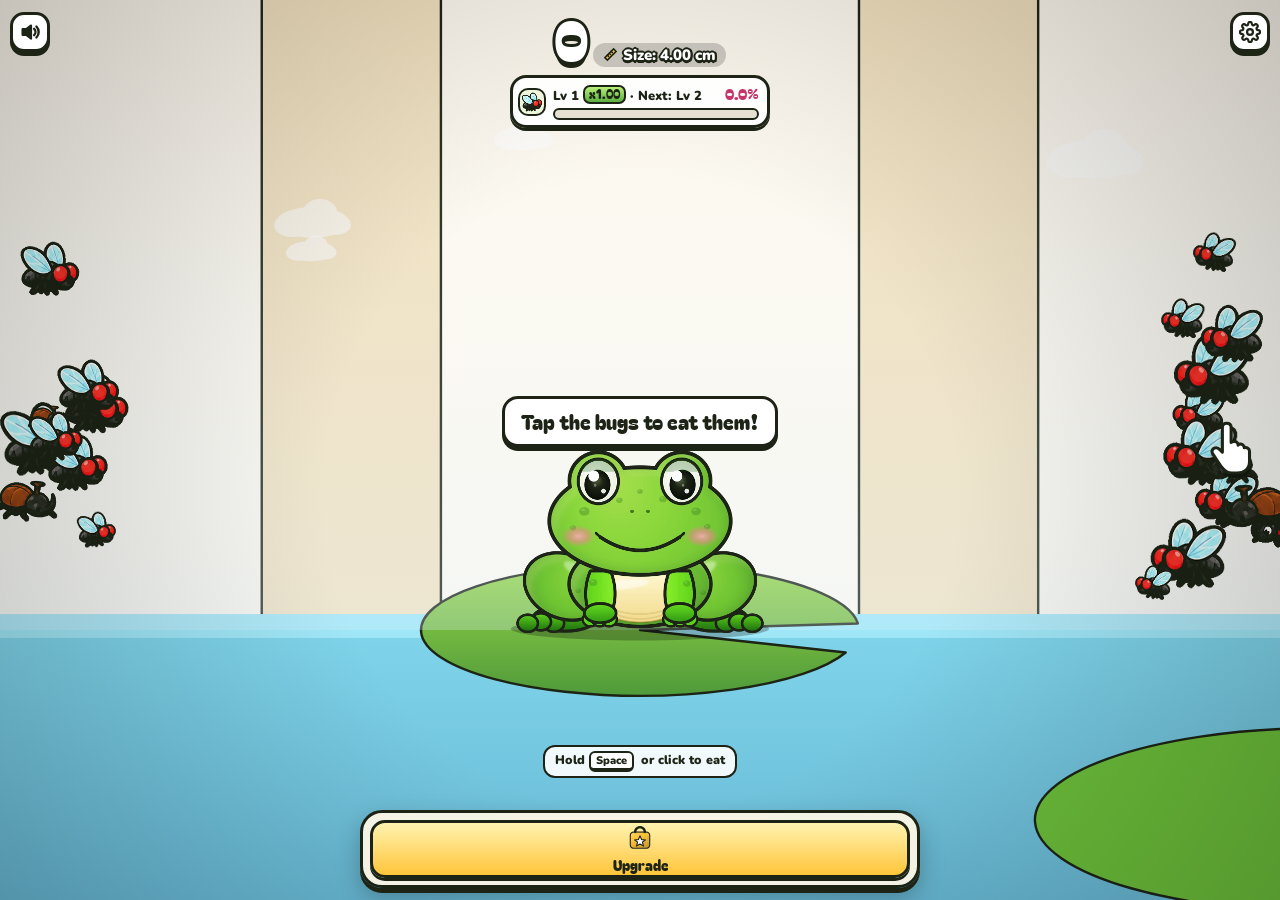
==== commit 73206b01: "Redo the game art: new hero frog, crisp upscaled sprites, redrawn code sprites Adds a new hand-built" ====
--- a/index.html
+++ b/index.html
@@ -823,17 +823,22 @@
   }
   return{draw};
 })();
-const SPRITES={"apple": "[data-uri]", "balloon": "[data-uri]", "banana": "[data-uri]", "beetle": "[data-uri]", "boss_melon": "[data-uri]", "boss_octopus": "[data-uri]", "boss_snail": "[data-uri]", "bus": "[data-uri]", "car": "[data-uri]", "castle": "[data-uri]", "cat": "[data-uri]", "chick": "[data-uri]", "city": "[data-uri]", "cloud": "[data-uri]", "dog": "[data-uri]", "dragonfly": "[data-uri]", "duck": "[data-uri]", "earth": "[data-uri]", "fly": "[data-uri]", "frog_chew": "[data-uri]", "frog_idle": "[data-uri]", "frog_open": "[data-uri]", "house": "[data-uri]", "ladybug": "[data-uri]", "moon": "[data-uri]", "mountain": "[data-uri]", "plane": "[data-uri]", "rocket": "[data-uri]", "saturn": "[data-uri]", "snail": "[data-uri]", "star": "[data-uri]", "strawberry": "[data-uri]", "sun": "[data-uri]", "tree": "[data-uri]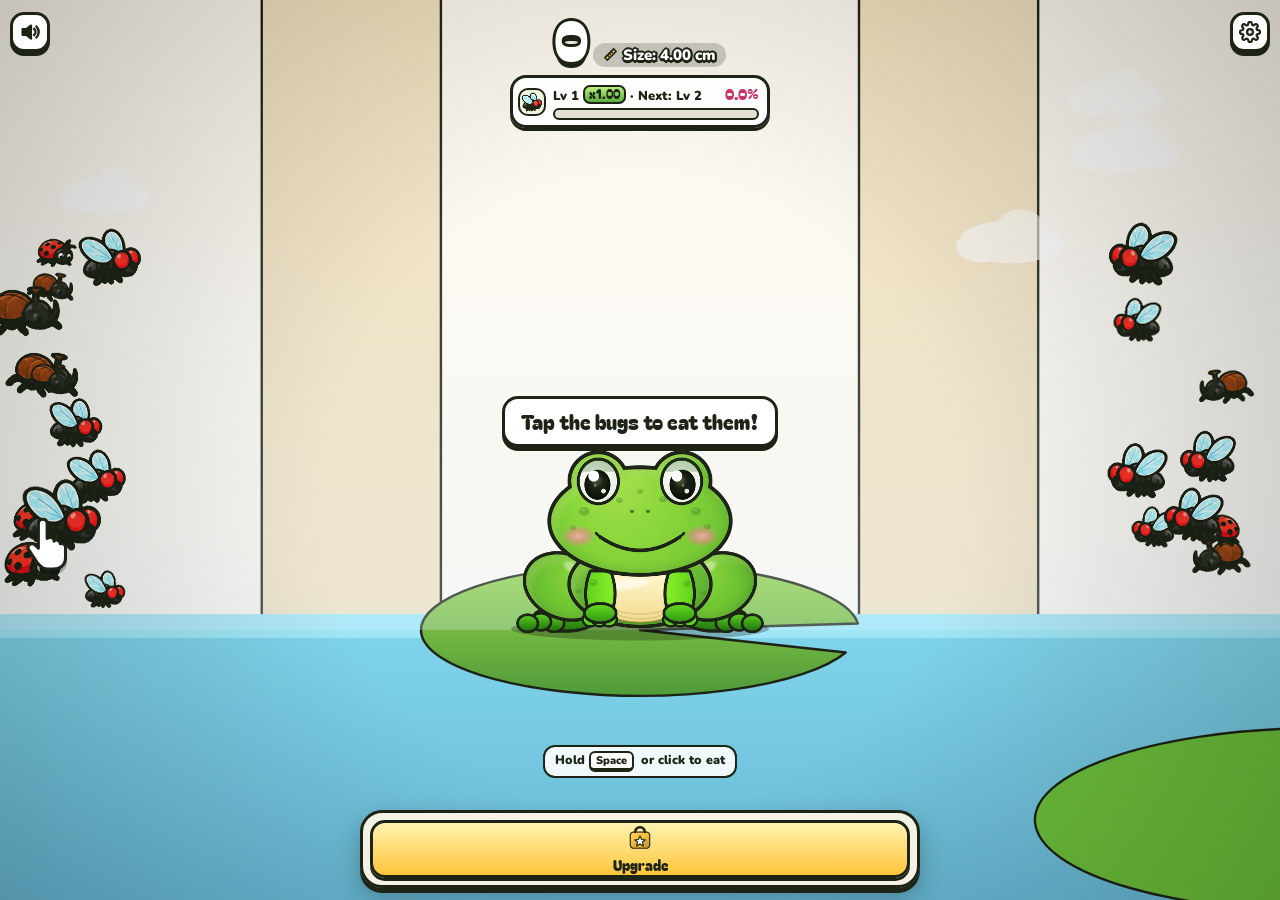
==== commit 60ca7772: "Fix dark mode: Frog Race leaderboard and pale cards were unreadable The leaderboard list had a hard-" ====
--- a/index.html
+++ b/index.html
@@ -471,6 +471,23 @@
 .adwarn{position:absolute;left:50%;top:38%;transform:translate(-50%,-50%) scale(.8);z-index:30;display:flex;align-items:center;gap:10px;background:var(--sheet);color:var(--ink);border:3px solid var(--line);border-radius:18px;box-shadow:0 5px 0 var(--line);padding:8px 16px;opacity:0;pointer-events:none;transition:opacity .15s,transform .15s}
 .adwarn.on{opacity:1;transform:translate(-50%,-50%) scale(1)}
 .adwarn small{font-weight:900;font-size:14px}.adwarn b{font:400 34px "Bagel Fat One",sans-serif;color:var(--pink-d);min-width:24px;text-align:center}
+/* ===== theme fixes: no pale text on pale cards ===== */
+.racelist{background:var(--card)}
+.rrow{border-bottom:1.5px solid rgba(128,128,128,.28)}
+.rrow.me{color:#1d2416}
+.wcard i{color:#1d2416}
+@media (prefers-color-scheme: dark){
+:root:not([data-theme="light"]) .card.ad{background:linear-gradient(180deg,#2c4d63,var(--card))}
+:root:not([data-theme="light"]) .card.perk{background:linear-gradient(180deg,#5c4c20,var(--card))}
+:root:not([data-theme="light"]) .card.perk .cnm{color:#ffc65a}
+:root:not([data-theme="light"]) .card.iap{background:linear-gradient(180deg,#4d4a2a,var(--card))}
+:root:not([data-theme="light"]) .wcard.cur{background:linear-gradient(180deg,#4d4a22,var(--card))}
+}
+:root[data-theme="dark"] .card.ad{background:linear-gradient(180deg,#2c4d63,var(--card))}
+:root[data-theme="dark"] .card.perk{background:linear-gradient(180deg,#5c4c20,var(--card))}
+:root[data-theme="dark"] .card.perk .cnm{color:#ffc65a}
+:root[data-theme="dark"] .card.iap{background:linear-gradient(180deg,#4d4a2a,var(--card))}
+:root[data-theme="dark"] .wcard.cur{background:linear-gradient(180deg,#4d4a22,var(--card))}
 /* ===== extras: trophies, welcome back, backup ===== */
 .atoast{position:absolute;left:50%;top:0;z-index:40;width:min(92%,340px);transform:translate(-50%,-140%);display:flex;align-items:center;gap:10px;background:linear-gradient(180deg,#fff8d6,#ffe69a);color:var(--line);border:3px solid var(--line);border-radius:20px;box-shadow:0 5px 0 var(--line);padding:8px 14px 8px 8px;pointer-events:none;transition:transform .45s cubic-bezier(.3,1.5,.5,1)}
 .atoast.on{transform:translate(-50%,calc(env(safe-area-inset-top,0px) + 14px))}
@@ -548,6 +565,11 @@
 .mgbar b{font:400 18px "Bagel Fat One",sans-serif;color:var(--pink-d)}
 #mgCv{display:block;width:100%;aspect-ratio:360/440;border:3px solid var(--line);border-radius:14px;touch-action:none;cursor:pointer;background:#9fe0ff}
 @media (max-width:560px) and (min-height:621px){.hud .chips{top:calc(156px + env(safe-area-inset-top,0px))!important}}
+/* theme: gold cards keep dark text in dark mode */
+.tr.got,.dx.got,.an.has{color:#1d2416}
+.tr.got .trt span,.dx.got small{color:#6b5a1a}
+.an.has small{color:#3f5a2a}
+.tr.got .trt em{color:#3a7a1a}
 </style>
 </head>
 <body>
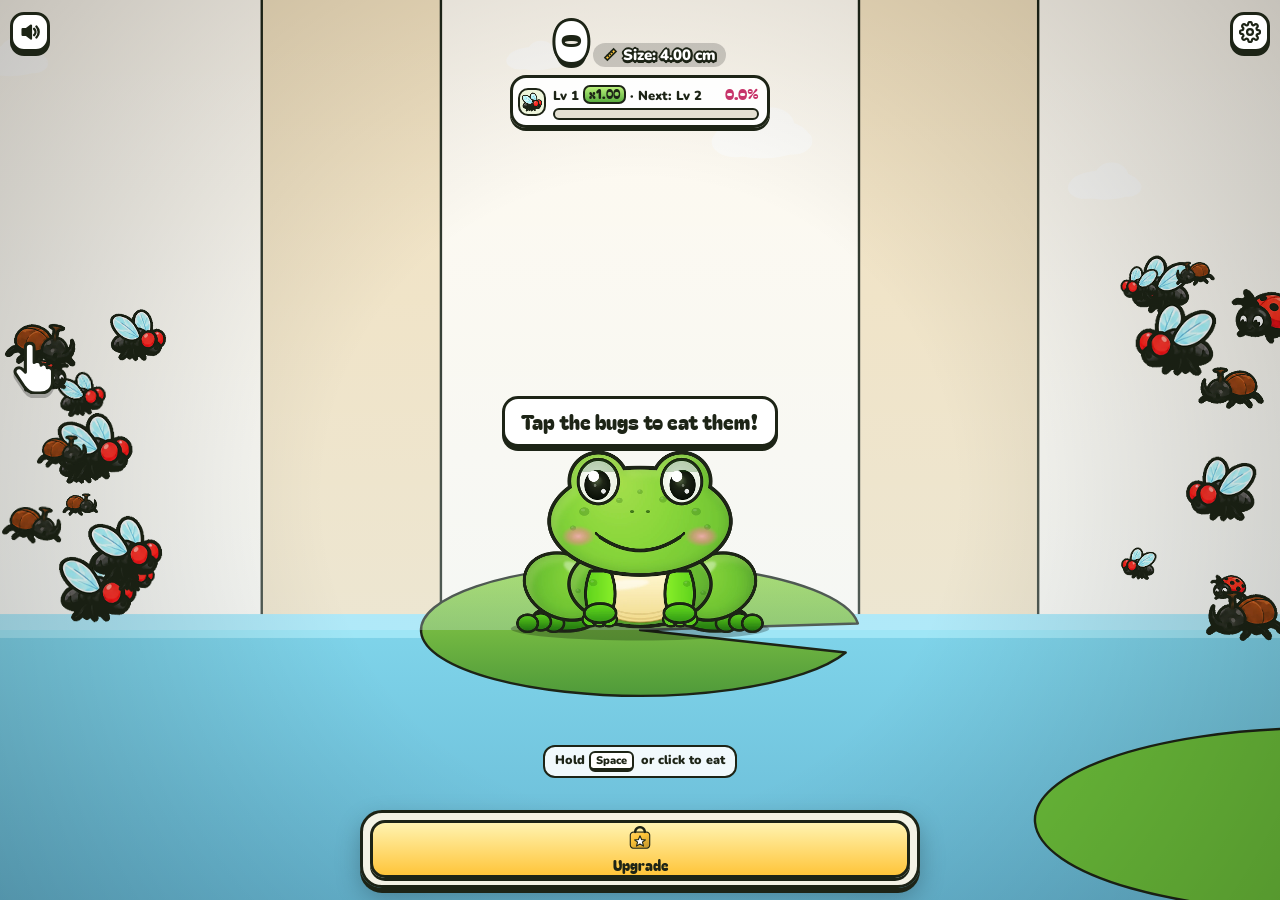
==== commit 7766f356: "Rebalance economy, remove mid-game Rebirth, harder bosses, Ancestor points only from rebirths Power-" ====
--- a/index.html
+++ b/index.html
@@ -931,6 +931,8 @@
 const fmt=n=>{n=Math.floor(n);if(n<1e4)return n.toLocaleString("en-US");const u=["K","M","B","T","Qa","Qi","Sx","Sp","Oc","No","Dc"];let i=-1;while(n>=1000&&i<u.length-1){n/=1000;i++}return(n<10?n.toFixed(2):n<100?n.toFixed(1):n.toFixed(0))+u[i]};
 const clock=s=>{s=Math.floor(s);return Math.floor(s/60)+":"+String(s%60).padStart(2,"0")};
 const need=L=>L<NL?NEED[L]:NEED[NL-1]*Math.pow(1.08,L-NL+1);
+const BOSS_NEED=3.5;
+const needL=L=>need(L)*((isBoss(L)&&L!==EARTH_L&&!S.endless)?BOSS_NEED:1);
 const unlockL=u=>Math.round((u.s+S.lv[u.id]*u.d)*(S.world>0?NL/310:1));
 const locked=u=>false;
 const cost=u=>(S.tut<9&&u.id==="sticky"&&!S.lv.sticky)?30:Math.ceil(0.3*need(unlockL(u)));
@@ -952,7 +954,7 @@
 const goldMult=()=>Date.now()<goldUntil?3:1;
 const passMult=()=>goldMult()*bubMult();
 const totalMult=()=>lvlM()*Math.pow(2,S.lv.sticky)*Math.pow(3,S.lv.appetite)*lateM()*rebM()*passMult()*frenzyMult();
-const frac=()=>S.ended?1:Math.min(1,S.prog/need(S.L));
+const frac=()=>S.ended?1:Math.min(1,S.prog/needL(S.L));
 const sAt=x=>S.world>0?0.04*Math.pow(1e7,x/NL):x<=150?0.04*Math.pow(5e8,x/150):x<=210?2e7*Math.pow(2.15,x-150):2e7*Math.pow(2.15,60)*Math.pow(1.15,x-210);
 const frogH=()=>sAt(S.L+frac());
 const levelH=()=>sAt(Math.min(S.L,NL-1));
@@ -1482,12 +1484,12 @@
 let progBank=0;
 function drainProg(dt){
   if(S.ended||endT>=0||progBank<=0)return;
-  const minT=S.L<3?0.7:1.6,cap=need(S.L)/minT*dt,d=Math.min(progBank,Math.max(cap,0));progBank-=d;S.prog+=d;
-  if(progBank>need(S.L)*4)progBank=need(S.L)*4;
-  if(S.prog>=need(S.L)){lvlStart=performance.now();
-    if(S.L>=NL-1&&!S.endless){S.prog=need(S.L);startEnding("universe");return}
-    if(S.L===EARTH_L&&!S.earthGone){S.prog=need(S.L);startEnding("earth");return}
-    S.prog=Math.min(S.prog-need(S.L),need(S.L+1)*0.2);S.L++;levelUp();
+  const minT=S.L<3?0.7:1.6,cap=needL(S.L)/minT*dt,d=Math.min(progBank,Math.max(cap,0));progBank-=d;S.prog+=d;
+  if(progBank>needL(S.L)*4)progBank=needL(S.L)*4;
+  if(S.prog>=needL(S.L)){lvlStart=performance.now();
+    if(S.L>=NL-1&&!S.endless){S.prog=needL(S.L);startEnding("universe");return}
+    if(S.L===EARTH_L&&!S.earthGone){S.prog=needL(S.L);startEnding("earth");return}
+    S.prog=Math.min(S.prog-needL(S.L),need(S.L+1)*0.2);S.L++;levelUp();
   }
 }
 function confetti(n,x,y){if(S.lowfx)n=Math.ceil(n/4);const cs=["#ff5d8f","#ffc53a","#7cc242","#3dbbff","#c58aff","#fff"];for(let i=0;i<n;i++)parts.push({x,y,vx:(Math.random()-0.5)*900,vy:-Math.random()*800,t:0,life:1.8,r:5+Math.random()*5,c:cs[i%6],conf:true,rot:Math.random()*6,vr:(Math.random()-0.5)*14})}
@@ -1525,7 +1527,7 @@
 function showEnd(){
   S.worldsDone=S.worldsDone||{};S.worldsDone[S.world]=1;
   try{if(CG.ok)CG.sdk.game.happytime()}catch(e){}
-  if(!S.endPaid){S.endPaid=true;S.coins+=20}
+  if(!S.endPaid){S.endPaid=true;S.coins+=10}
   const nx=SKINS[Math.min(SKINS.length-1,S.reb+1)];
   $("endTx").textContent=S.world>0?WORLDS[S.world].end:"And so the frog ate literally everything: the planets, the galaxies, the internet, dreams, even time. It got very quiet… and then, somehow, she got hungry again.";
   document.querySelector("#endCard h3").textContent=S.world>0?WORLDS[S.world].name+": eaten":"Everything: eaten";
@@ -1813,43 +1815,43 @@
     clearInterval(iv);el.classList.remove("on");adWarnOn=false;showAd("midgame")},1000)}
 const SHOP=[
   {id:"admoney",kind:"ad",nm:"Money Boost",ds:"",dyn:()=>"Watch an ad: triple your food (+"+fmt(moneyBoost())+")",ic:"choco",bg:"#e8ffd6",cd:180,go:()=>giveMoney()},
-  {id:"adcoins",kind:"ad",nm:"Free Coins",ds:"Watch an ad for +6 coins",ic:"coin",bg:"#fff6c8",cd:120,go:()=>addCoins(6)},
+  {id:"adcoins",kind:"ad",nm:"Free Coins",ds:"Watch an ad for +3 coins",ic:"coin",bg:"#fff6c8",cd:300,go:()=>addCoins(3)},
   {id:"adfrenzy",kind:"ad",nm:"Free Mega Frenzy",ds:"Watch an ad: x3 food for 90 seconds",ic:"star",bg:"#fff0c4",cd:120,go:()=>actives.push({v:3,until:Date.now()+90000})},
   {id:"adgold",kind:"ad",nm:"Free Golden Hour",ds:"Watch an ad: golden x3 for 60 seconds",ic:"fly",v:-1,bg:"#fff6c8",cd:150,go:()=>{goldUntil=Date.now()+60000}},
   {id:"adgulp",kind:"ad",nm:"Free Mega gulp",ds:"Watch an ad: gulp everything now",ic:"mouthI",bg:"#e3f5c9",cd:90,go:()=>{S.meter=1;startGulp()}},
-  {id:"goldtongue",kind:"perk",nm:"Golden Tongue",ds:"x2 food forever, even after rebirth",price:300,ic:"tongueI",bg:"#fff3b0"},
-  {id:"feast",kind:"perk",nm:"Eternal Feast",ds:"x3 food forever, even after rebirth",price:900,ic:"pizza",bg:"#ffe9a8"},
-  {id:"charm",kind:"perk",nm:"Lucky Charm",ds:"+10% crit chance forever",price:200,ic:"star",bg:"#e8f6d0"},
-  {id:"buddy",kind:"perk",nm:"Frog Buddy",ds:"A little frog friend who eats 3 things a second",price:400,ic:"miniFrog",bg:"#dff3c4"},
-  {id:"headstart",kind:"perk",nm:"Head Start",ds:"Every rebirth starts with Auto tongue 3 and Sticky 2",price:250,ic:"robotI",bg:"#dcefff"},
-  {id:"magnet",kind:"perk",nm:"Coin Magnet",ds:"Golden flies give 3 coins instead of 1",price:150,ic:"coin",bg:"#fff6c8"},
-  {id:"neon",kind:"skin",nm:"Neon Frog",ds:"Glows in the dark",price:150},
-  {id:"candy",kind:"skin",nm:"Candy Frog",ds:"Mint and bubblegum",price:150},
-  {id:"robot",kind:"skin",nm:"Robo Frog",ds:"Beep boop. Hungry.",price:200},
-  {id:"ghost",kind:"skin",nm:"Ghost Frog",ds:"Spooky see-through frog",price:250},
-  {id:"galaxy",kind:"skin",nm:"Galaxy Frog",ds:"Made of space, glows purple",price:350},
-  {id:"shadow",kind:"skin",nm:"Shadow Frog",ds:"Dark and mysterious",price:350},
+  {id:"goldtongue",kind:"perk",nm:"Golden Tongue",ds:"x2 food forever, even after rebirth",price:6000,ic:"tongueI",bg:"#fff3b0"},
+  {id:"feast",kind:"perk",nm:"Eternal Feast",ds:"x3 food forever, even after rebirth",price:30000,ic:"pizza",bg:"#ffe9a8"},
+  {id:"charm",kind:"perk",nm:"Lucky Charm",ds:"+10% crit chance forever",price:3000,ic:"star",bg:"#e8f6d0"},
+  {id:"buddy",kind:"perk",nm:"Frog Buddy",ds:"A little frog friend who eats 3 things a second",price:5000,ic:"miniFrog",bg:"#dff3c4"},
+  {id:"headstart",kind:"perk",nm:"Head Start",ds:"Every rebirth starts with Auto tongue 3 and Sticky 2",price:3500,ic:"robotI",bg:"#dcefff"},
+  {id:"magnet",kind:"perk",nm:"Coin Magnet",ds:"Golden flies give 2 coins instead of 1",price:2000,ic:"coin",bg:"#fff6c8"},
+  {id:"neon",kind:"skin",nm:"Neon Frog",ds:"Glows in the dark",price:800},
+  {id:"candy",kind:"skin",nm:"Candy Frog",ds:"Mint and bubblegum",price:800},
+  {id:"robot",kind:"skin",nm:"Robo Frog",ds:"Beep boop. Hungry.",price:1100},
+  {id:"ghost",kind:"skin",nm:"Ghost Frog",ds:"Spooky see-through frog",price:1500},
+  {id:"galaxy",kind:"skin",nm:"Galaxy Frog",ds:"Made of space, glows purple",price:2200},
+  {id:"shadow",kind:"skin",nm:"Shadow Frog",ds:"Dark and mysterious",price:2200},
   {id:"gilded",kind:"skin",nm:"Gilded Frog",ds:"Trophy reward",price:1e12,lock:"gold50"},
   {id:"storm",kind:"skin",nm:"Storm Frog",ds:"Trophy reward",price:1e12,lock:"world5"},
   {id:"collector",kind:"skin",nm:"Collector Frog",ds:"Trophy reward",price:1e12,lock:"dex100"},
   {id:"ancient",kind:"skin",nm:"Ancient Frog",ds:"Trophy reward",price:1e12,lock:"ancmax"},
-  {id:"slime",kind:"tongue",nm:"Slime Tongue",ds:"Green and gooey",price:80,col:"#7cff4a"},
-  {id:"gold",kind:"tongue",nm:"Golden Tongue Skin",ds:"Shiny gold",price:120,col:"#ffcf33"},
-  {id:"lightning",kind:"tongue",nm:"Lightning Tongue",ds:"Electric glow",price:160,col:"#8ff5ff"},
-  {id:"galaxy",kind:"tongue",nm:"Galaxy Tongue",ds:"Purple space shimmer",price:180,col:"#9a6aff",tid:"tgalaxy"},
-  {id:"rainbow",kind:"tongue",nm:"Rainbow Tongue",ds:"Every color at once",price:220,col:"rainbow"},
-  {id:"double",kind:"boost",nm:"Food Frenzy",ds:"x2 food for 60 seconds",price:25,ic:"star",bg:"#fff0c4",go:()=>actives.push({v:2,until:Date.now()+60000})},
-  {id:"gulp",kind:"boost",nm:"Instant Mega gulp",ds:"Fill the meter and gulp right now",price:15,ic:"mouthI",bg:"#e3f5c9",go:()=>{S.meter=1;startGulp()}},
-  {id:"storm",kind:"boost",nm:"Bubble Storm",ds:"6 multiplier bubbles rain down",price:30,ic:"portal",bg:"#e3d6fa",go:()=>{for(let i=0;i<6;i++)setTimeout(spawnBubble,i*200)}},
-  {id:"golden",kind:"boost",nm:"Golden Hour",ds:"Golden x3 for 45 seconds",price:30,ic:"fly",v:-1,bg:"#fff6c8",go:()=>{goldUntil=Date.now()+45000}},
-  {id:"skip",kind:"boost",nm:"Skip a Level",ds:"Instantly finish this level",price:75,ic:"bolt",bg:"#ffe3f0",go:()=>gain(Math.max(0,need(S.L)-S.prog)+1)},
-  {id:"party",kind:"hat",nm:"Party Hat",ds:"Cosmetic hat",price:60},
-  {id:"chef",kind:"hat",nm:"Chef Hat",ds:"Cosmetic hat",price:90},
-  {id:"propeller",kind:"hat",nm:"Propeller Cap",ds:"It spins!",price:120},
-  {id:"cowboy",kind:"hat",nm:"Cowboy Hat",ds:"Cosmetic hat",price:160},
-  {id:"top",kind:"hat",nm:"Fancy Top Hat",ds:"Very classy",price:220},
-  {id:"wizard",kind:"hat",nm:"Wizard Hat",ds:"Cosmetic hat",price:300},
-  {id:"halo",kind:"hat",nm:"Glowing Halo",ds:"It glows",price:450}
+  {id:"slime",kind:"tongue",nm:"Slime Tongue",ds:"Green and gooey",price:400,col:"#7cff4a"},
+  {id:"gold",kind:"tongue",nm:"Golden Tongue Skin",ds:"Shiny gold",price:700,col:"#ffcf33"},
+  {id:"lightning",kind:"tongue",nm:"Lightning Tongue",ds:"Electric glow",price:1000,col:"#8ff5ff"},
+  {id:"galaxy",kind:"tongue",nm:"Galaxy Tongue",ds:"Purple space shimmer",price:1200,col:"#9a6aff",tid:"tgalaxy"},
+  {id:"rainbow",kind:"tongue",nm:"Rainbow Tongue",ds:"Every color at once",price:1600,col:"rainbow"},
+  {id:"double",kind:"boost",nm:"Food Frenzy",ds:"x2 food for 60 seconds",price:60,ic:"star",bg:"#fff0c4",go:()=>actives.push({v:2,until:Date.now()+60000})},
+  {id:"gulp",kind:"boost",nm:"Instant Mega gulp",ds:"Fill the meter and gulp right now",price:40,ic:"mouthI",bg:"#e3f5c9",go:()=>{S.meter=1;startGulp()}},
+  {id:"storm",kind:"boost",nm:"Bubble Storm",ds:"6 multiplier bubbles rain down",price:70,ic:"portal",bg:"#e3d6fa",go:()=>{for(let i=0;i<6;i++)setTimeout(spawnBubble,i*200)}},
+  {id:"golden",kind:"boost",nm:"Golden Hour",ds:"Golden x3 for 45 seconds",price:70,ic:"fly",v:-1,bg:"#fff6c8",go:()=>{goldUntil=Date.now()+45000}},
+  {id:"skip",kind:"boost",nm:"Skip a Level",ds:"Instantly finish this level",price:250,ic:"bolt",bg:"#ffe3f0",go:()=>gain(Math.max(0,needL(S.L)-S.prog)+1)},
+  {id:"party",kind:"hat",nm:"Party Hat",ds:"Cosmetic hat",price:300},
+  {id:"chef",kind:"hat",nm:"Chef Hat",ds:"Cosmetic hat",price:500},
+  {id:"propeller",kind:"hat",nm:"Propeller Cap",ds:"It spins!",price:700},
+  {id:"cowboy",kind:"hat",nm:"Cowboy Hat",ds:"Cosmetic hat",price:1000},
+  {id:"top",kind:"hat",nm:"Fancy Top Hat",ds:"Very classy",price:1400},
+  {id:"wizard",kind:"hat",nm:"Wizard Hat",ds:"Cosmetic hat",price:2200},
+  {id:"halo",kind:"hat",nm:"Glowing Halo",ds:"It glows",price:3500}
 ];
 const shopEl=$("shopItems"),adCd={};
 const SECT={perk:["Power-ups","keep forever, even after rebirth"],skin:["Frog skins","tap to wear"],tongue:["Tongues","tap to wear"],iap:["Premium","coming soon"],ad:["Free stuff","watch a short ad"],boost:["Boosts","spend coins"],hat:["Hats","yours forever"]};
@@ -1972,7 +1974,7 @@
 const MT={eat:["Eat {n} things",40,1.35],bubble:["Catch {n} multiplier bubbles",2,1.25],combo:["Reach a x{n} combo",2,0],gulp:["Use Mega gulp {n} times",2,1.2],big:["Eat {n} big snacks",1,1.2],gold:["Catch {n} golden flies",1,1.15],level:["Level up {n} times",5,1.25],boss:["Beat {n} boss",1,1]};
 function newMission(){const keys=Object.keys(MT).filter(k=>!(S.miss||[]).some(m=>m&&m.k===k));const k=keys[Math.random()*keys.length|0],d=MT[k],tier=(S.mDone||0);
   let n=k==="combo"?Math.min(comboCap(),2+Math.floor(tier/4)*0.5+(Math.random()<0.5?0.5:0)):Math.max(1,Math.round(d[1]*Math.pow(d[2],tier/3)));
-  return{k,n,p:0,r:2+Math.min(8,Math.floor(tier/3))+(k==="boss"?3:0)}}
+  return{k,n,p:0,r:1+Math.min(5,Math.floor(tier/4))+(k==="boss"?2:0)}}
 if(!S.miss||S.miss.length!==3)S.miss=[newMission(),newMission(),newMission()];
 function track(k,v){let ch=false;(S.miss||[]).forEach(m=>{if(m.k!==k||m.p>=m.n)return;if(k==="combo"){if(v>m.p){m.p=Math.min(m.n,v);ch=true}}else{m.p=Math.min(m.n,m.p+(v||1));ch=true}if(m.p>=m.n&&ch){pushNews("Mission complete: "+MT[k][0].replace("{n}",m.n),true);tone(700,1100,0.15,"triangle",0.15)}});if(ch&&missOpen)renderMiss()}
 let missOpen=false;
@@ -1983,7 +1985,7 @@
 
 /* ---------- Lucky spin ---------- */
 let openMini=()=>{};
-const WHEEL=[{t:"2",c:"#ffc53a",go:()=>2},{t:"Game!",c:"#9fd8ff",go:()=>{setTimeout(()=>{$("spinModal").classList.remove("show");openMini()},1100);return"Bonus round!"}},{t:"x2 Food",c:"#ff5d8f",go:()=>{actives.push({v:2,until:Date.now()+60000});return"x2 food for 60s!"}},{t:"6",c:"#7cc242",go:()=>6},{t:"Golden",c:"#ffe14a",go:()=>{goldUntil=Date.now()+40000;return"Golden x3 for 40s!"}},{t:"4",c:"#3dbbff",go:()=>4},{t:"Gulp",c:"#b9ec6e",go:()=>{S.meter=1;return"Mega gulp ready!"}},{t:"20!",c:"#c58aff",go:()=>20},{t:"Bubbles",c:"#9fe0ff",go:()=>{for(let i=0;i<5;i++)setTimeout(spawnBubble,i*250);return"Bubble storm!"}}];
+const WHEEL=[{t:"1",c:"#ffc53a",go:()=>1},{t:"Game!",c:"#9fd8ff",go:()=>{setTimeout(()=>{$("spinModal").classList.remove("show");openMini()},1100);return"Bonus round!"}},{t:"x2 Food",c:"#ff5d8f",go:()=>{actives.push({v:2,until:Date.now()+60000});return"x2 food for 60s!"}},{t:"3",c:"#7cc242",go:()=>3},{t:"Golden",c:"#ffe14a",go:()=>{goldUntil=Date.now()+40000;return"Golden x3 for 40s!"}},{t:"2",c:"#3dbbff",go:()=>2},{t:"Gulp",c:"#b9ec6e",go:()=>{S.meter=1;return"Mega gulp ready!"}},{t:"10!",c:"#c58aff",go:()=>10},{t:"Bubbles",c:"#9fe0ff",go:()=>{for(let i=0;i<5;i++)setTimeout(spawnBubble,i*250);return"Bubble storm!"}}];
 let wheelA=0,spinning=false;
 function drawWheel(){const c=$("wheel").getContext("2d"),r=280,cx=290,n=WHEEL.length;c.clearRect(0,0,580,580);c.save();c.translate(cx,cx);c.rotate(wheelA);
   WHEEL.forEach((w,i)=>{const a0=i/n*TAU-Math.PI/2-Math.PI/n,a1=a0+TAU/n;c.beginPath();c.moveTo(0,0);c.arc(0,0,r,a0,a1);c.closePath();c.fillStyle=w.c;c.fill();c.lineWidth=6;c.strokeStyle="#1d2416";c.stroke();
@@ -2170,7 +2172,7 @@
 function tutBought(){if(S.tut<=3){S.tut=9;$("tut").classList.remove("on");texts.push({x:W/2,y:H*0.4,t:0,txt:"You got it! Keep growing!",big:true,call:true});confetti(40,W/2,H*0.4);setTimeout(checkDaily,4000)}}
 
 /* ---------- daily reward ---------- */
-const DAILY=[5,8,10,12,15,20,40];
+const DAILY=[3,4,5,6,8,10,20];
 function checkDaily(){if(!(S.unl&&S.unl.spin))return;S.daily=S.daily||{streak:0,last:0};const gap=Date.now()-S.daily.last;if(gap<20*3600e3||S.tut<9||uiOpen())return;if(gap>48*3600e3)S.daily.streak=0;
   const d=S.daily.streak%7;$("dayList").innerHTML=DAILY.map((c,i)=>'<div class="'+(i<d?"got":i===d?"today":"")+(i===6?" big":"")+'">Day '+(i+1)+'<b><i class="cn"></i>'+c+'</b></div>').join("");$("dailyModal").classList.add("show")}
 $("dailyClaim").addEventListener("click",()=>{const d=S.daily.streak%7;S.daily.streak++;S.daily.last=Date.now();flyCoins(DAILY[d],$("dailyClaim"));dsparks($("dailyClaim"),18);$("dailyModal").classList.remove("show");save()});
@@ -2269,7 +2271,7 @@
 let rbSparks=[],rbConf=[],rbRings=[];
 
 /* ---------- Money Boost: watch an ad, triple your food ---------- */
-const moneyBoost=()=>Math.floor(Math.max(need(S.L)*0.25,S.eaten*2));
+const moneyBoost=()=>Math.floor(Math.max(needL(S.L)*0.25,S.eaten*2));
 function giveMoney(){const v=moneyBoost();S.eaten+=v;texts.push({x:W/2,y:H*0.42,t:0,txt:"+"+fmt(v)+" food!",big:true,call:true});flash=Math.max(flash,0.35);confetti(50,W/2,H*0.42);tone(500,1200,0.4,"triangle",0.22);pushNews("Frog gets a huge food delivery!",true);renderHud(true)}
 
 /* ---------- endless mode: keep growing after a world ---------- */
@@ -2281,7 +2283,7 @@
 setInterval(()=>{const b=$("setRebirth");if(b)b.style.display=S.endless?"":"none"},1000);
 
 /* ---------- rebirth whenever you want after the halfway point ---------- */
-const rbAt=()=>S.world===0?150:Math.floor(NL*0.5);
+const rbAt=()=>1e9;
 let rbHinted=false;
 setInterval(()=>{const ok=!S.ended&&endT<0&&S.L>=rbAt();$("rbReady").classList.toggle("on",ok);
   if(ok&&!rbHinted&&!S.rbHint){rbHinted=true;S.rbHint=1;unlockBanner("Rebirth ready! Start over stronger anytime");}},800);
@@ -2305,10 +2307,10 @@
   const on=S.L>=RACE_UNLOCK||S.reb>0;$("raceChip").classList.toggle("on",on&&S.tut>=9);if(!on)return;
   raceEma=raceEma*0.92+raceTickN*0.08;raceTickN=0;
   if(!S.race||!S.race.start){raceNew();unlockBanner("Frog Race unlocked! Beat 49 frogs in 10 minutes")}
-  else if(Date.now()-S.race.start>=RACE_MS){const rk=raceRank(),prize=rk===1?15:rk===2?10:rk===3?6:rk<=10?3:0;
+  else if(Date.now()-S.race.start>=RACE_MS){const rk=raceRank(),prize=rk===1?8:rk===2?5:rk===3?3:rk<=10?1:0;
     if(prize){addCoins(prize);unlockBanner("Frog Race over! You placed #"+rk+" · +"+prize+" coins")}else unlockBanner("Frog Race over! You placed #"+rk+". New race started!");
     raceNew()}
-  const base=Math.max(raceEma,need(S.L)/900);if(!S.ended&&endT<0&&!adPause&&!document.hidden)S.race.rivals.forEach(r=>{r.s+=r.k*base*(0.7+Math.random()*0.6)});
+  const base=Math.max(raceEma,needL(S.L)/900);if(!S.ended&&endT<0&&!adPause&&!document.hidden)S.race.rivals.forEach(r=>{r.s+=r.k*base*(0.7+Math.random()*0.6)});
   $("raceRank").textContent="#"+Math.min(50,raceRank());
   if($("raceModal").classList.contains("show"))renderRace();
 },1000);
@@ -2473,26 +2475,26 @@
 /* boss patterns: single throw, volley, barrage from above, swirl. Later chapters mix them; low health makes bosses angrier */
 function bossPattern(m){
   const c=chapOf(S.L),hp=1-frac(),bp=bossPos,top=hudBottom()+14;
-  const one=o=>bossShots.push(Object.assign({x:bp.x,y:bp.y,sx:bp.x,sy:bp.y,tx:m.x,ty:m.y,t:0,dur:2.1-Math.min(0.8,c*0.06),r:Math.max(16,bp.size*0.13),rot:0},o));
-  const pool=c<1?["single"]:c<3?["single","volley"]:["single","volley","barrage","swirl"];
+  const one=o=>bossShots.push(Object.assign({x:bp.x,y:bp.y,sx:bp.x,sy:bp.y,tx:m.x,ty:m.y,t:0,dur:1.7-Math.min(0.6,c*0.05),r:Math.max(16,bp.size*0.13),rot:0},o));
+  const pool=c<1?["single","volley"]:["single","volley","barrage","swirl"];
   let p=pool[Math.random()*pool.length|0];if(hp<0.35&&c>=1&&Math.random()<0.5)p=pool.length>2?"barrage":"volley";
   const say=t=>texts.push({x:W/2,y:H*0.5,t:0,txt:t,big:true,call:true});
-  if(p==="volley"){say("Volley!");[-1,0,1].forEach((d,i)=>one({delay:i*0.35,tx:Math.max(40,Math.min(W-40,m.x+d*W*0.16)),dur:2.3,w:0.5}))}
-  else if(p==="barrage"){say("Barrage!");for(let i=0;i<4;i++){const x=W*(0.15+Math.random()*0.7);one({delay:i*0.28,sx:x,sy:top,x,y:top,tx:Math.max(40,Math.min(W-40,m.x+(Math.random()-0.5)*W*0.3)),ty:m.y,dur:1.5,flat:1,w:0.4})}}
-  else if(p==="swirl"){say("Swirl!");const R=bp.size*0.75;for(let i=0;i<5;i++){const a=i/5*Math.PI*2,x=bp.x+Math.cos(a)*R,y=bp.y+Math.sin(a)*R*0.6;one({delay:i*0.16,sx:x,sy:y,x,y,dur:2.5,w:0.35})}}
+  if(p==="volley"){say("Volley!");[-1,0,1].forEach((d,i)=>one({delay:i*0.35,tx:Math.max(40,Math.min(W-40,m.x+d*W*0.16)),dur:1.9,w:0.6}))}
+  else if(p==="barrage"){say("Barrage!");for(let i=0;i<4;i++){const x=W*(0.15+Math.random()*0.7);one({delay:i*0.28,sx:x,sy:top,x,y:top,tx:Math.max(40,Math.min(W-40,m.x+(Math.random()-0.5)*W*0.3)),ty:m.y,dur:1.25,flat:1,w:0.5})}}
+  else if(p==="swirl"){say("Swirl!");const R=bp.size*0.75;for(let i=0;i<5;i++){const a=i/5*Math.PI*2,x=bp.x+Math.cos(a)*R,y=bp.y+Math.sin(a)*R*0.6;one({delay:i*0.16,sx:x,sy:y,x,y,dur:2,w:0.45})}}
   else one({})
 }
 let bossShots=[],bossAtkT=4,hurtT=0,bossTipShown=false,bossPos=null;
 function bossAttack(t,dt){
   const can=isBoss(S.L)&&S.L!==EARTH_L&&!S.ended&&endT<0&&gulpT<=0&&!uiOpen()&&!adPause&&S.tut>=9&&bossPos;
-  if(can){bossAtkT-=dt;if(bossAtkT<=0){bossAtkT=(3.6+Math.random()*2.4)*((1-frac())<0.35?0.72:1);const m=toScreen(0,-0.66*F());
+  if(can){bossAtkT-=dt;if(bossAtkT<=0){bossAtkT=(2.3+Math.random()*1.7)*((1-frac())<0.35?0.7:1)*(1-Math.min(0.3,chapOf(S.L)*0.02));const m=toScreen(0,-0.66*F());
       bossPattern(m);
       texts.push({x:bossPos.x,y:bossPos.y-bossPos.size*0.5,t:0,txt:"!",big:true});tone(300,120,0.25,"sawtooth",0.1);
       if(!bossTipShown){bossTipShown=true;texts.push({x:W/2,y:H*0.5,t:0,txt:"Tap the attacks to block!",big:true,call:true})}}}
   else if(!isBoss(S.L))bossShots=[];
   hurtT=Math.max(0,hurtT-dt*1.6);
   for(const b of bossShots){if(b.delay>0){b.delay-=dt;b.hid=1;continue}b.hid=0;b.t+=dt/b.dur;const k=Math.min(1,b.t),arc=b.flat?0:Math.sin(k*Math.PI)*H*0.12;b.x=b.sx+(b.tx-b.sx)*k;b.y=b.sy+(b.ty-b.sy)*k-arc;b.rot+=dt*8;
-    if(k>=1&&!b.done){b.done=true;const loss=need(S.L)*(S.L<40?0.1:0.15)*(b.w||1);S.prog=Math.max(0,S.prog-loss);progBank=Math.max(0,progBank-loss*0.5);hurtT=1;shake=Math.max(shake,20);
+    if(k>=1&&!b.done){b.done=true;const loss=needL(S.L)*(S.L<40?0.14:0.17)*(b.w||1);S.prog=Math.max(0,S.prog-loss);progBank=Math.max(0,progBank-loss*0.5);hurtT=1;shake=Math.max(shake,20);
       texts.push({x:W/2,y:b.ty-60,t:0,txt:"OUCH! Shrunk!",big:true,hurt:true});tone(160,60,0.4,"sawtooth",0.2);crunch(0.6);if(navigator.vibrate)try{navigator.vibrate(80)}catch(e){}
       for(let i=0;i<16;i++)parts.push({x:b.x,y:b.y,vx:(Math.random()-0.5)*500,vy:-Math.random()*400,t:0,life:0.7,r:5+Math.random()*4,c:["#ff3a3a","#ffb02e","#1d2416"][i%3],spark:true,rot:0})}
     // draw
@@ -2591,7 +2593,7 @@
         if(o.big){const v=biteVal()*20*frenzyMult()*passMult();gain(v);S.meter=Math.min(1,S.meter+0.3);shake=16;flash=0.35;jv-=0.25;crunch(0.5);texts.push({x:W/2,y:H*0.42,t:0,txt:"Big snack! +"+fmt(v),big:true});for(let i=0;i<24;i++)parts.push({x:mp.x,y:mp.y,vx:(Math.random()-0.5)*700,vy:-Math.random()*600,t:0,life:1,r:7,c:["#ffc53a","#ff5d8f","#fff"][i%3],spark:true,rot:Math.random()*3})}
         else crunch(0.18);
         if(o.mult){actives.push({v:o.v,until:Date.now()+12000});flash=0.3;shake=Math.max(shake,8);texts.push({x:W/2,y:H*0.4,t:0,txt:"x"+o.v+"!",big:true});[0,60,120,180].forEach((d,i)=>setTimeout(()=>tone(600+i*150,900+i*150,0.1,"triangle",0.2),d));rings.push({x:mp.x,y:mp.y,t:0,life:0.6,r0:20,r1:Math.max(W,H)*0.7,w:12,c:BUBC[o.v][0]})}
-        if(o.gold){addCoins(S.perks&&S.perks.magnet?3:1,mp.x,mp.y-60);goldUntil=Date.now()+15000;flash=0.5;texts.push({x:W/2,y:H*0.45,t:0,txt:"Golden fly! x3",big:true});[0,80,160,240].forEach((d,i)=>setTimeout(()=>croak(300+i*60),d))}
+        if(o.gold){addCoins(S.perks&&S.perks.magnet?2:1,mp.x,mp.y-60);goldUntil=Date.now()+15000;flash=0.5;texts.push({x:W/2,y:H*0.45,t:0,txt:"Golden fly! x3",big:true});[0,80,160,240].forEach((d,i)=>setTimeout(()=>croak(300+i*60),d))}
         {const cc=CRUMB[o.spr]||["#ffc53a","#ff8fb0"];for(let i=0;i<(S.lowfx?3:8);i++)parts.push({x:mp.x,y:mp.y,vx:(Math.random()-0.5)*420,vy:-80-Math.random()*360,t:0,life:0.7,r:3+Math.random()*4,c:cc[i%cc.length],conf:true,rot:Math.random()*6,vr:(Math.random()-0.5)*20})}
         for(let i=0;i<4;i++)parts.push({x:mp.x,y:mp.y,vx:(Math.random()-0.5)*320,vy:-Math.random()*320,t:0,life:0.6,r:6+Math.random()*4,c:["#fff","#ffe14a","#ff8fb0"][i%3],spark:true,rot:Math.random()*3});
         rings.push({x:mp.x,y:mp.y,t:0,life:0.3,r0:F()*zoom*0.1,r1:F()*zoom*0.45,w:6,c:"rgba(255,255,255,.8)"});
@@ -2692,6 +2694,7 @@
 /* ---- trophy definitions: [id, sprite, name, description, valueFn, target, coins] ---- */
 const A=[];
 const add=(id,spr,nm,ds,fn,n,r)=>A.push({id,spr,nm,ds,fn,n,r});
+const trC=a=>a.r?Math.max(1,Math.round(a.r*0.4)):0;
 add("first","fly","First Bite","Eat your very first thing",()=>ST.items,1,1);
 add("snack","apple","Snack Time","Eat 100 things",()=>ST.items,100,2);
 add("buffet","pizza","All You Can Eat","Eat 1,000 things",()=>ST.items,1000,4);
@@ -2756,10 +2759,10 @@
   unlockSkins();
   const got=[];A.forEach(a=>{if(S.ach[a.id])return;let v=0;try{v=a.fn()}catch(e){}if(v>=a.n){S.ach[a.id]=Date.now();got.push(a)}});
   if(!got.length)return;
-  let coins=0;got.forEach(a=>coins+=a.r);
+  let coins=0;got.forEach(a=>coins+=trC(a));
   if(coins){S.coins+=coins;const ch=$("coinChip");ch.classList.remove("bump");void ch.offsetWidth;ch.classList.add("bump")}
   if(got.length>2){tq.push({spr:"crown",nm:got.length+" trophies!",ds:"Reward: "+coins+" coins",head:"Trophies unlocked!"})}
-  else got.forEach(a=>tq.push({spr:a.spr,nm:a.nm,ds:a.r?a.ds+" · +"+a.r+" coins":a.ds}));
+  else got.forEach(a=>tq.push({spr:a.spr,nm:a.nm,ds:trC(a)?a.ds+" · +"+trC(a)+" coins":a.ds}));
   nextToast();renderTrBadge();renderHud(true);save()}
 let badgeExtra=()=>0;
 function renderTrBadge(){const n=A.filter(a=>S.ach[a.id]).length,u=n-S.achSeen+badgeExtra();$("trBadge").textContent=u>0?u:"";tb.classList.toggle("ready",u>0)}
@@ -2771,7 +2774,7 @@
   $("trStats").innerHTML=tiles.map(t=>'<div><b>'+esc(t[1])+'</b><span>'+t[0]+'</span></div>').join("");
   const order=A.slice().sort((a,b)=>(S.ach[b.id]?1:0)-(S.ach[a.id]?1:0)||0);
   const g=$("trGrid");g.innerHTML=order.map(a=>{const done=!!S.ach[a.id];let v=0;try{v=a.fn()}catch(e){}const pc=Math.min(100,v/a.n*100);
-    return'<div class="tr'+(done?" got":"")+'"><canvas width="96" height="96" data-s="'+a.spr+'"></canvas><div class="trt"><b>'+esc(a.nm)+'</b><span>'+esc(a.ds)+'</span>'+(done?'<em>'+(a.r?'+'+a.r+' coins · ':'')+new Date(S.ach[a.id]).toLocaleDateString()+'</em>':'<span class="trbar"><i style="width:'+pc+'%"></i></span>')+'</div></div>'}).join("");
+    return'<div class="tr'+(done?" got":"")+'"><canvas width="96" height="96" data-s="'+a.spr+'"></canvas><div class="trt"><b>'+esc(a.nm)+'</b><span>'+esc(a.ds)+'</span>'+(done?'<em>'+(trC(a)?'+'+trC(a)+' coins · ':'')+new Date(S.ach[a.id]).toLocaleDateString()+'</em>':'<span class="trbar"><i style="width:'+pc+'%"></i></span>')+'</div></div>'}).join("");
   g.querySelectorAll("canvas").forEach(c=>iconTo(c,c.dataset.s,!c.parentNode.classList.contains("got")));
   S.achSeen=n;renderTrBadge()}
 function openTrophies(){openBook()}
@@ -2786,7 +2789,7 @@
   if(S.tut<9||S.ended||sec<90)return;
   const cap=4*3600,s=Math.min(sec,cap);
   const bites=1+S.lv.auto+2*(S.lv.warp||0)+(S.perks&&S.perks.buddy?3:0);
-  const v=Math.min(biteVal()*bites*s*0.2,need(S.L)*1.5)*(1+0.5*ancLv("time"));
+  const v=Math.min(biteVal()*bites*s*0.2,needL(S.L)*1.5)*(1+0.5*ancLv("time"));
   if(!(v>=1))return;
   awayPending=v;ST.away=Math.max(ST.away,sec);
   $("awTx").innerHTML="Your frog snacked while you were gone for <b>"+dur(sec)+"</b>"+(sec>cap?" (max "+dur(cap)+")":"")+".";
@@ -2797,7 +2800,7 @@
 function tryAway(sec,n){if(S.tut<9||sec<90)return;if(uiOpen()||adPause){if((n||0)<60)setTimeout(()=>tryAway(sec,(n||0)+1),1000);return}awayCalc(sec)}
 function awayGive(m){
   if(!awayPending)return;const v=awayPending*m;awayPending=0;
-  S.eaten+=v;S.prog=Math.min(need(S.L)*0.95,S.prog+v);
+  S.eaten+=v;S.prog=Math.min(needL(S.L)*0.95,S.prog+v);
   texts.push({x:W/2,y:H*0.42,t:0,txt:"+"+fmt(v)+" food!",big:true,call:true});confetti(30,W/2,H*0.4);tone(500,1000,.2,"triangle",.18);
   am.classList.remove("show");renderHud(true);save()}
 $("awGo").addEventListener("click",()=>awayGive(1));
@@ -2829,7 +2832,7 @@
 document.addEventListener("touchend",()=>{try{if(ac&&!adMute&&(ac.state==="suspended"||ac.state==="interrupted"))ac.resume()}catch(e){}},{passive:true});
 let lastPct=-1,lastCtx="",cgMax=0;
 function cgReport(){if(!CG.ok||S.tut<9)return;try{
-  const wn=Math.max(1,WORLDS.length),run=S.ended?0:Math.min(.99,(S.L+S.prog/need(S.L))/Math.max(1,NL-1));
+  const wn=Math.max(1,WORLDS.length),run=S.ended?0:Math.min(.99,(S.L+S.prog/needL(S.L))/Math.max(1,NL-1));
   let pct=Math.floor(Math.min(1,(nWorlds()+run)/wn)*100);if(nWorlds()<wn)pct=Math.min(99,pct);
   cgMax=Math.max(cgMax,pct);
   if(cgMax!==lastPct){lastPct=cgMax;CG.sdk.game.reportGameCompletedPercentage(lastPct)}
@@ -2881,7 +2884,7 @@
   COSMIC.forEach(sp=>{if(!seen.has(sp)){seen.add(sp);out.push({id:sp,reg:"Space",at:"The cosmos"})}});
   out.push({id:"goldfly",reg:"Everywhere",at:"Rare and shiny"});
   return dexList.c=out}
-const DEXMS=[[0.1,3,0],[0.25,6,0],[0.5,10,1],[0.75,20,0],[1,40,2]];
+const DEXMS=[[0.1,2,0],[0.25,3,0],[0.5,5,0],[0.75,10,0],[1,20,0]];
 function dexMilestones(){
   const tot=dexList().length,f=Math.min(tot,dexCount());S.dexMs=S.dexMs||{};
   DEXMS.forEach(m=>{if(S.dexMs[m[0]]||f<Math.ceil(tot*m[0]))return;S.dexMs[m[0]]=1;S.coins+=m[1];S.ancBonus=(S.ancBonus||0)+m[2];
@@ -2921,7 +2924,7 @@
   {id:"auto",nm:"Ancient Hunger",ic:"gear",max:4,cost:3,eff:l=>"+"+(l*1.5)+" auto bites a second"}]}];
 const ANCN=ANC.reduce((a,b)=>a.concat(b.nodes),[]);
 const ancSpent=()=>ANCN.reduce((a,n)=>a+n.cost*ancLv(n.id),0);
-const ancTotal=()=>(S.reb||0)+nWorlds()+(S.ancBonus||0);
+const ancTotal=()=>(S.reb||0);
 const ancFree=()=>ancTotal()-ancSpent();
 function buyAnc(id){
   const n=ANCN.find(x=>x.id===id),br=ANC.find(b=>b.nodes.includes(n)),i=br.nodes.indexOf(n);
@@ -2930,7 +2933,7 @@
 let resetAncT=0;
 function renderAnc(){
   S.ancSeen=ancTotal();const free=ancFree();
-  let h='<div class="trsum"><b>'+free+'</b> Ancestor point'+(free===1?"":"s")+' to spend</div><p class="mnote" style="margin:4px 0 10px">Earn a point for every rebirth and every world you finish. Upgrades are permanent. Each upgrade unlocks the next one in its row.</p>';
+  let h='<div class="trsum"><b>'+free+'</b> Ancestor point'+(free===1?"":"s")+' to spend</div><p class="mnote" style="margin:4px 0 10px">You earn exactly 1 Ancestor point every time you rebirth, and nowhere else. Upgrades are permanent. Each upgrade unlocks the next one in its row.</p>';
   ANC.forEach(br=>{h+='<h4 class="dxh">'+br.b+'</h4><div class="ancrow">';
     br.nodes.forEach((n,i)=>{const lv=ancLv(n.id),locked=i>0&&ancLv(br.nodes[i-1].id)<1,full=lv>=n.max,can=!locked&&!full&&free>=n.cost;
       h+='<div class="an'+(locked?" lock":"")+(lv?" has":"")+'"><canvas width="80" height="80" data-s="'+n.ic+'" data-v="'+(n.v||0)+'"></canvas><b>'+n.nm+'</b>'
@@ -2959,10 +2962,10 @@
 function mkChal(slot,R){
   const pool=CT.slice(),wf=worldFoods();
   Object.keys(GROUPS).forEach(k=>{const m=GROUPS[k][1].filter(x=>wf.has(x)).length;if(m>=2)pool.push({k:"grp:"+k,t:"Eat {n} "+GROUPS[k][0],b:Math.max(8,Math.round(34*Math.min(1,m/wf.size*2.2))),e:1.1})});
-  const d=pool[Math.floor(R()*pool.length)],mul=[0.6,1,1.6][slot],rw=[4,6,9][slot];
+  const d=pool[Math.floor(R()*pool.length)],mul=[0.6,1,1.6][slot],rw=[2,3,5][slot];
   let n=d.k==="combo"?Math.min(comboCap(),[2.5,3.5,4.5][slot]):Math.max(1,Math.round(d.b*mul*Math.pow(tierN(),d.e)));
   return{k:d.k,t:d.t,n,p:0,r:rw,c:0}}
-function mkWeekly(R){const d=WT[Math.floor(R()*WT.length)];return{k:d.k,t:d.t,n:Math.round(d.b*Math.pow(tierN(),d.e)),p:0,r:30,c:0}}
+function mkWeekly(R){const d=WT[Math.floor(R()*WT.length)];return{k:d.k,t:d.t,n:Math.round(d.b*Math.pow(tierN(),d.e)),p:0,r:15,c:0}}
 function chalSync(){
   const dk=dayKey(),wk=weekKey();let ch=S.chal;if(!ch)ch=S.chal={};
   if(ch.d!==dk){ch.d=dk;ch.list=[0,1,2].map(i=>mkChal(i,rng(hash(dk+i))));ch.sweep=0;ch.rr=[0,0,0]}
@@ -2984,21 +2987,21 @@
   const done=c.p>=c.n,txt=c.t.replace("{n}",c.k==="combo"?String(+c.n.toFixed(1)):fmt(c.n)),pc=Math.min(100,c.p/c.n*100);
   return'<div class="ch'+(c.c?" claimed":done?" done":"")+'"><span class="cht">'+esc(txt)+'</span>'
    +'<span class="chb"><i style="width:'+pc+'%"></i></span><span class="chp">'+(c.k==="combo"?(+Math.min(c.p,c.n).toFixed(1))+" / "+(+c.n.toFixed(1)):fmt(Math.min(c.p,c.n))+" / "+fmt(c.n))+'</span>'
-   +'<button class="chk" data-cl="'+key+'"'+(done&&!c.c?"":" disabled")+'><i class="cn"></i>'+(c.c?"Done":c.r)+(key==="w"&&!c.c?'<em>+1 pt</em>':'')+'</button>'+(extra||"")+'</div>'}
+   +'<button class="chk" data-cl="'+key+'"'+(done&&!c.c?"":" disabled")+'><i class="cn"></i>'+(c.c?"Done":c.r)+''+'</button>'+(extra||"")+'</div>'}
 function renderChal(){
   chalSync();const c=S.chal;chalSig=JSON.stringify([c.list,c.wk,c.sweep,mgReady()]);
   let h='<div class="chhead"><span>Today</span><span id="chTime">Resets in '+hms(nextMidnight()-Date.now())+'</span></div>';
   c.list.forEach((x,i)=>{h+=chalCard(x,"d"+i,(!x.c&&x.p===0&&!c.rr[i])?'<button class="chrr" data-rr="'+i+'" aria-label="Swap challenge" title="Swap for another">&#8635;</button>':'')});
   const all=c.list.every(x=>x.c);
-  h+='<div class="ch sweep'+(c.sweep?" claimed":all?" done":"")+'"><span class="cht">Finish all three for a bonus</span><span class="chp">8 coins and x2 food for a minute</span><button class="chk" data-cl="s"'+(all&&!c.sweep?"":" disabled")+'><i class="cn"></i>'+(c.sweep?"Done":"8")+'</button></div>';
+  h+='<div class="ch sweep'+(c.sweep?" claimed":all?" done":"")+'"><span class="cht">Finish all three for a bonus</span><span class="chp">5 coins and x2 food for a minute</span><button class="chk" data-cl="s"'+(all&&!c.sweep?"":" disabled")+'><i class="cn"></i>'+(c.sweep?"Done":"5")+'</button></div>';
   h+='<div class="chhead" style="margin-top:12px"><span>This week</span><span id="chTimeW">Resets in '+hms(weekStart()+7*86400000-Date.now())+'</span></div>'+chalCard(c.wk,"w");
   h+='<div class="chhead" style="margin-top:12px"><span>Bonus round</span></div><div class="ch"><span class="cht">Snack Catch</span><span class="chp">Tap falling snacks for 15 seconds. Win coins and food.</span><button class="chk" data-mg="1"'+(mgReady()?"":" disabled")+'>'+(mgReady()?"Play":hms((S.mgAt||0)-Date.now()))+'</button></div>';
   $("bkBody").innerHTML=h}
 function claimChal(key){
   const c=S.chal;if(!c)return;
-  if(key==="s"){if(c.sweep||!c.list.every(x=>x.c))return;c.sweep=1;addCoins(8);actives.push({v:2,until:Date.now()+60000});unlockBanner("Daily sweep! <b>x2 food for 1 minute</b>")}
+  if(key==="s"){if(c.sweep||!c.list.every(x=>x.c))return;c.sweep=1;addCoins(5);actives.push({v:2,until:Date.now()+60000});unlockBanner("Daily sweep! <b>x2 food for 1 minute</b>")}
   else{const x=key==="w"?c.wk:c.list[+key.slice(1)];if(!x||x.c||x.p<x.n)return;x.c=1;addCoins(x.r);
-    if(key==="w"){S.ancBonus=(S.ancBonus||0)+1;ST.weekly=(ST.weekly||0)+1;unlockBanner("Weekly done! <b>+1 Ancestor point</b>")}else ST.chal=(ST.chal||0)+1}
+    if(key==="w"){ST.weekly=(ST.weekly||0)+1;unlockBanner("Weekly challenge done!")}else ST.chal=(ST.chal||0)+1}
   tone(600,1200,.2,"triangle",.2);confetti(20,W/2,H*0.4);renderChal();renderTrBadge();renderHud(true);save()}
 $("bkBody").addEventListener("click",e=>{
   const a=e.target.closest("[data-cl]");if(a){claimChal(a.dataset.cl);return}
@@ -3037,8 +3040,8 @@
     if(MG.t<=0)mgEnd()}
   mgDraw(t);mgRaf=requestAnimationFrame(mgStep)}
 function mgEnd(){
-  MG.state="done";const sc=MG.score,coins=Math.min(10,Math.max(1,Math.round(sc/8))),food=Math.floor(moneyBoost()*Math.min(1,sc/80)*0.5);
-  S.coins+=coins;S.eaten+=food;S.prog=Math.min(need(S.L)*0.95,S.prog+food);S.mgAt=Date.now()+900000;
+  MG.state="done";const sc=MG.score,coins=Math.min(6,Math.max(1,Math.round(sc/12))),food=Math.floor(moneyBoost()*Math.min(1,sc/80)*0.5);
+  S.coins+=coins;S.eaten+=food;S.prog=Math.min(needL(S.L)*0.95,S.prog+food);S.mgAt=Date.now()+900000;
   ST.mini=(ST.mini||0)+1;ST.miniBest=Math.max(ST.miniBest||0,sc);
   $("mgNote").innerHTML="<b>Score "+sc+"!</b> +"+coins+" coin"+(coins>1?"s":"")+(food?" and +"+fmt(food)+" food":"");$("mgGo").textContent="Close";$("mgGo").style.display="";
   tone(500,1100,.25,"triangle",.2);confetti(30,W/2,H*0.4);renderHud(true);save()}
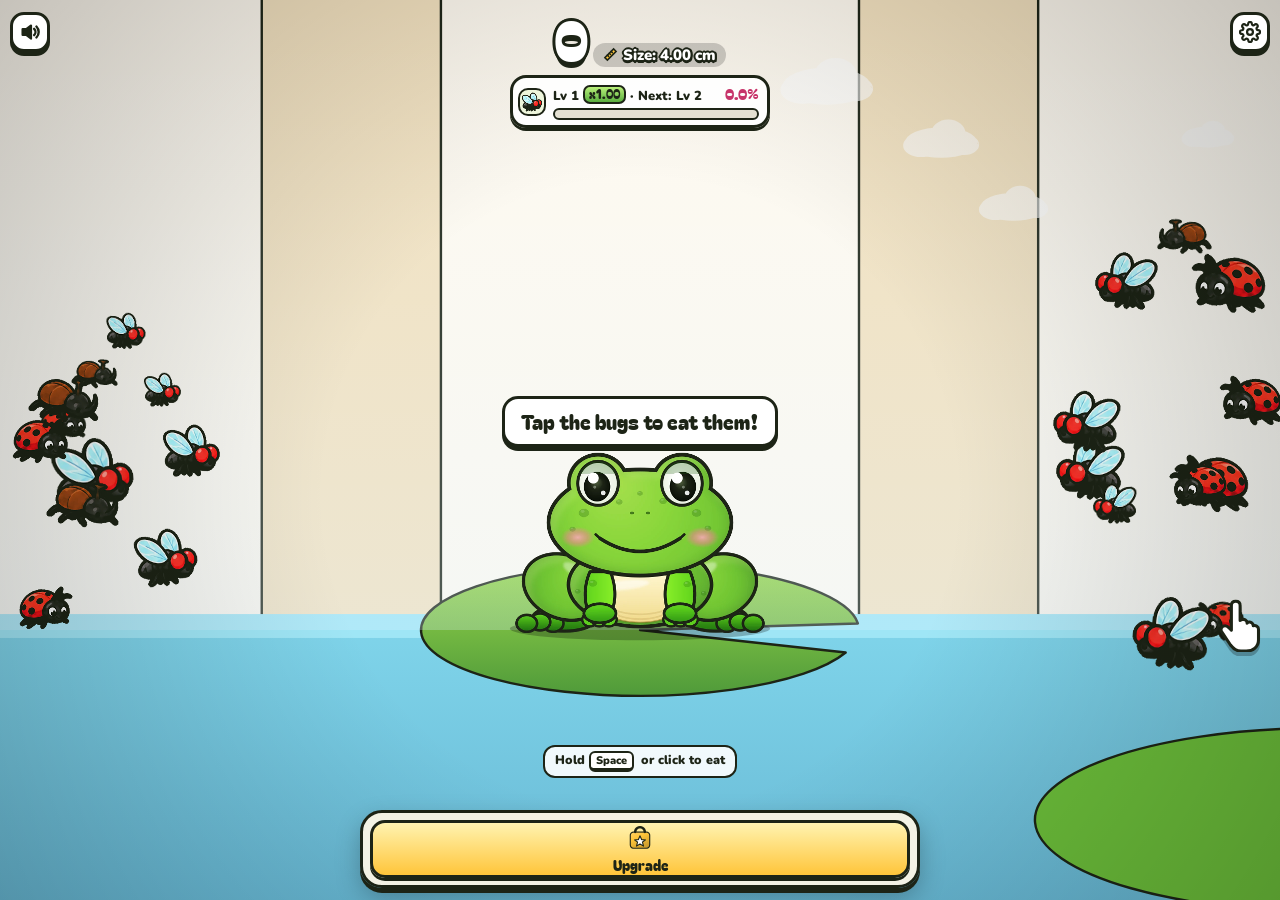
==== commit 03b06a8f: "Rebuild worlds 2-5: 300 levels, 8 chapters, zooming scenery, 129 new foods, new maps and rebirth cut" ====
--- a/index.html
+++ b/index.html
@@ -845,7 +845,7 @@
   }
   return{draw};
 })();
-const SPRITES={"apple": "[data-uri]", "asteroid": "[data-uri]", "balloon": "[data-uri]", "banana": "[data-uri]", "battery": "[data-uri]", "beetle": "[data-uri]", "blackhole": "[data-uri]", "boss_melon": "[data-uri]", "boss_octopus": "[data-uri]", "boss_snail": "[data-uri]", "bulb": "[data-uri]", "bus": "[data-uri]